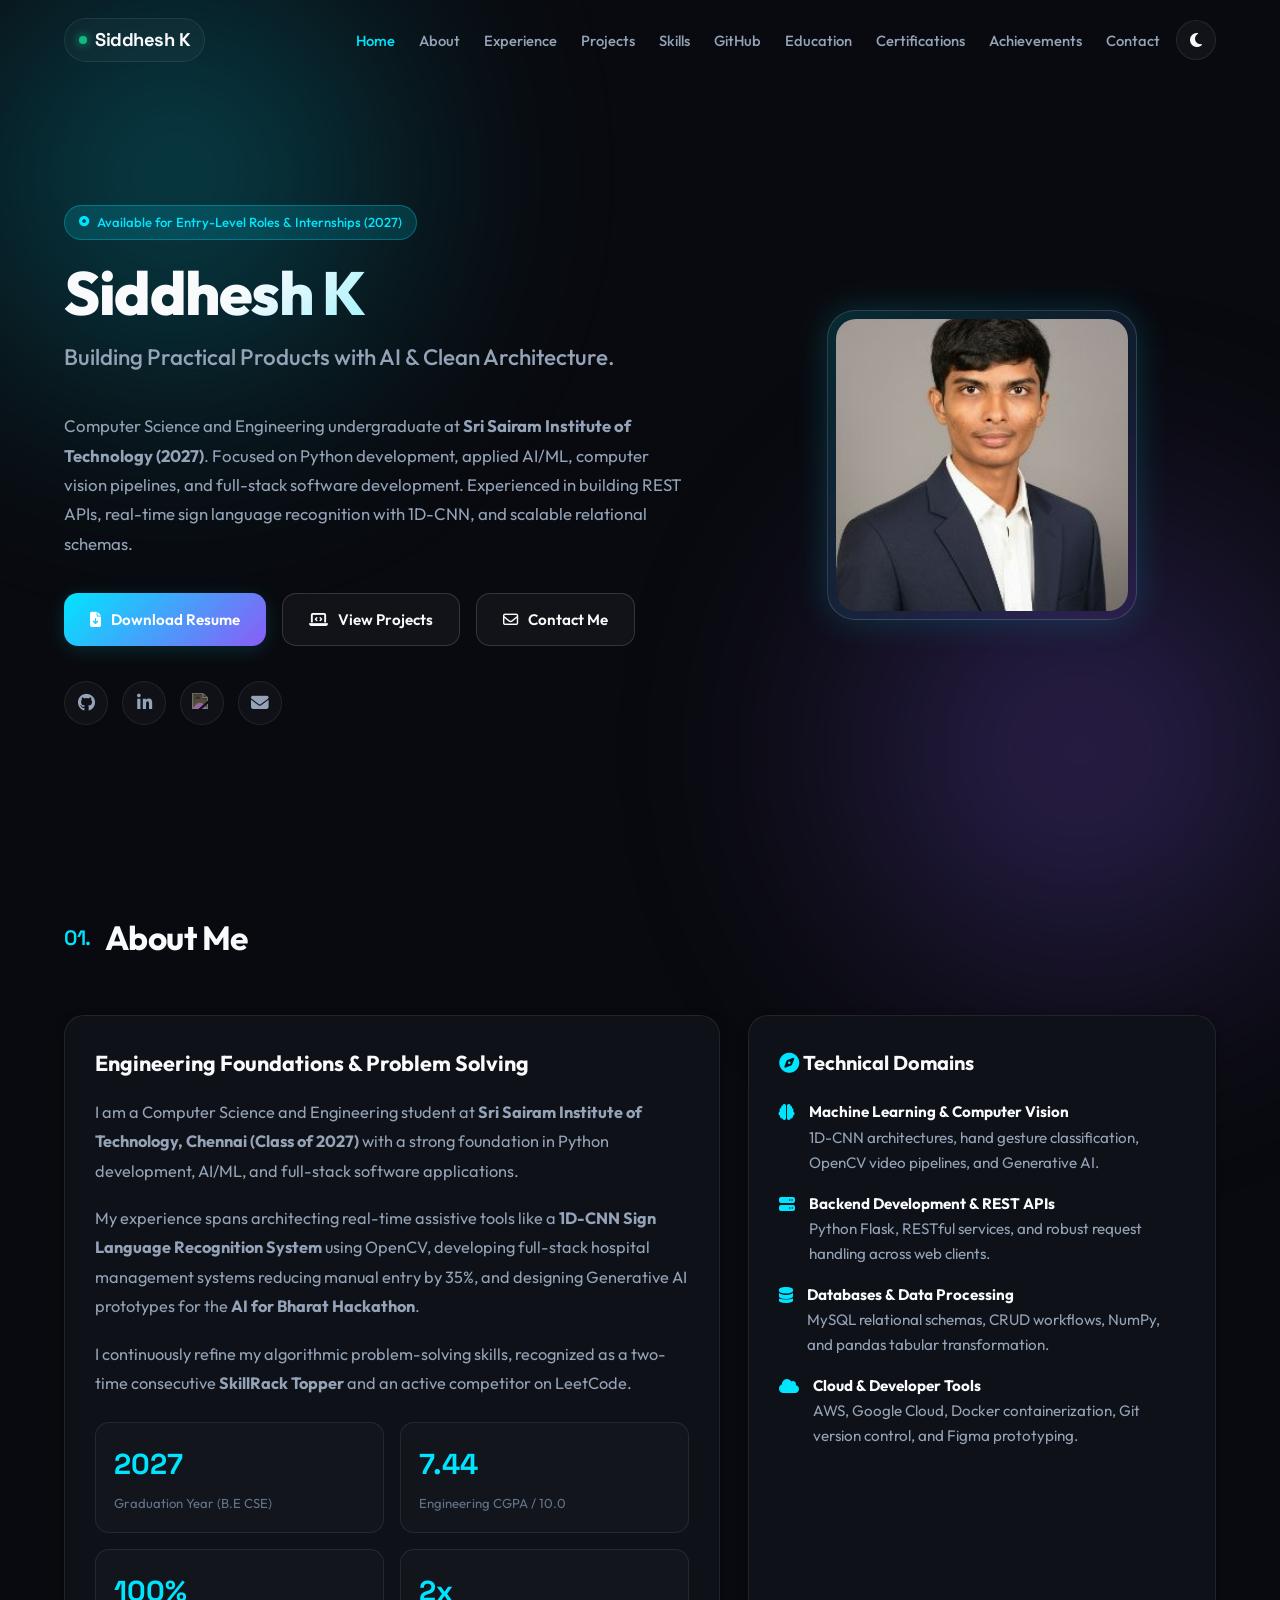
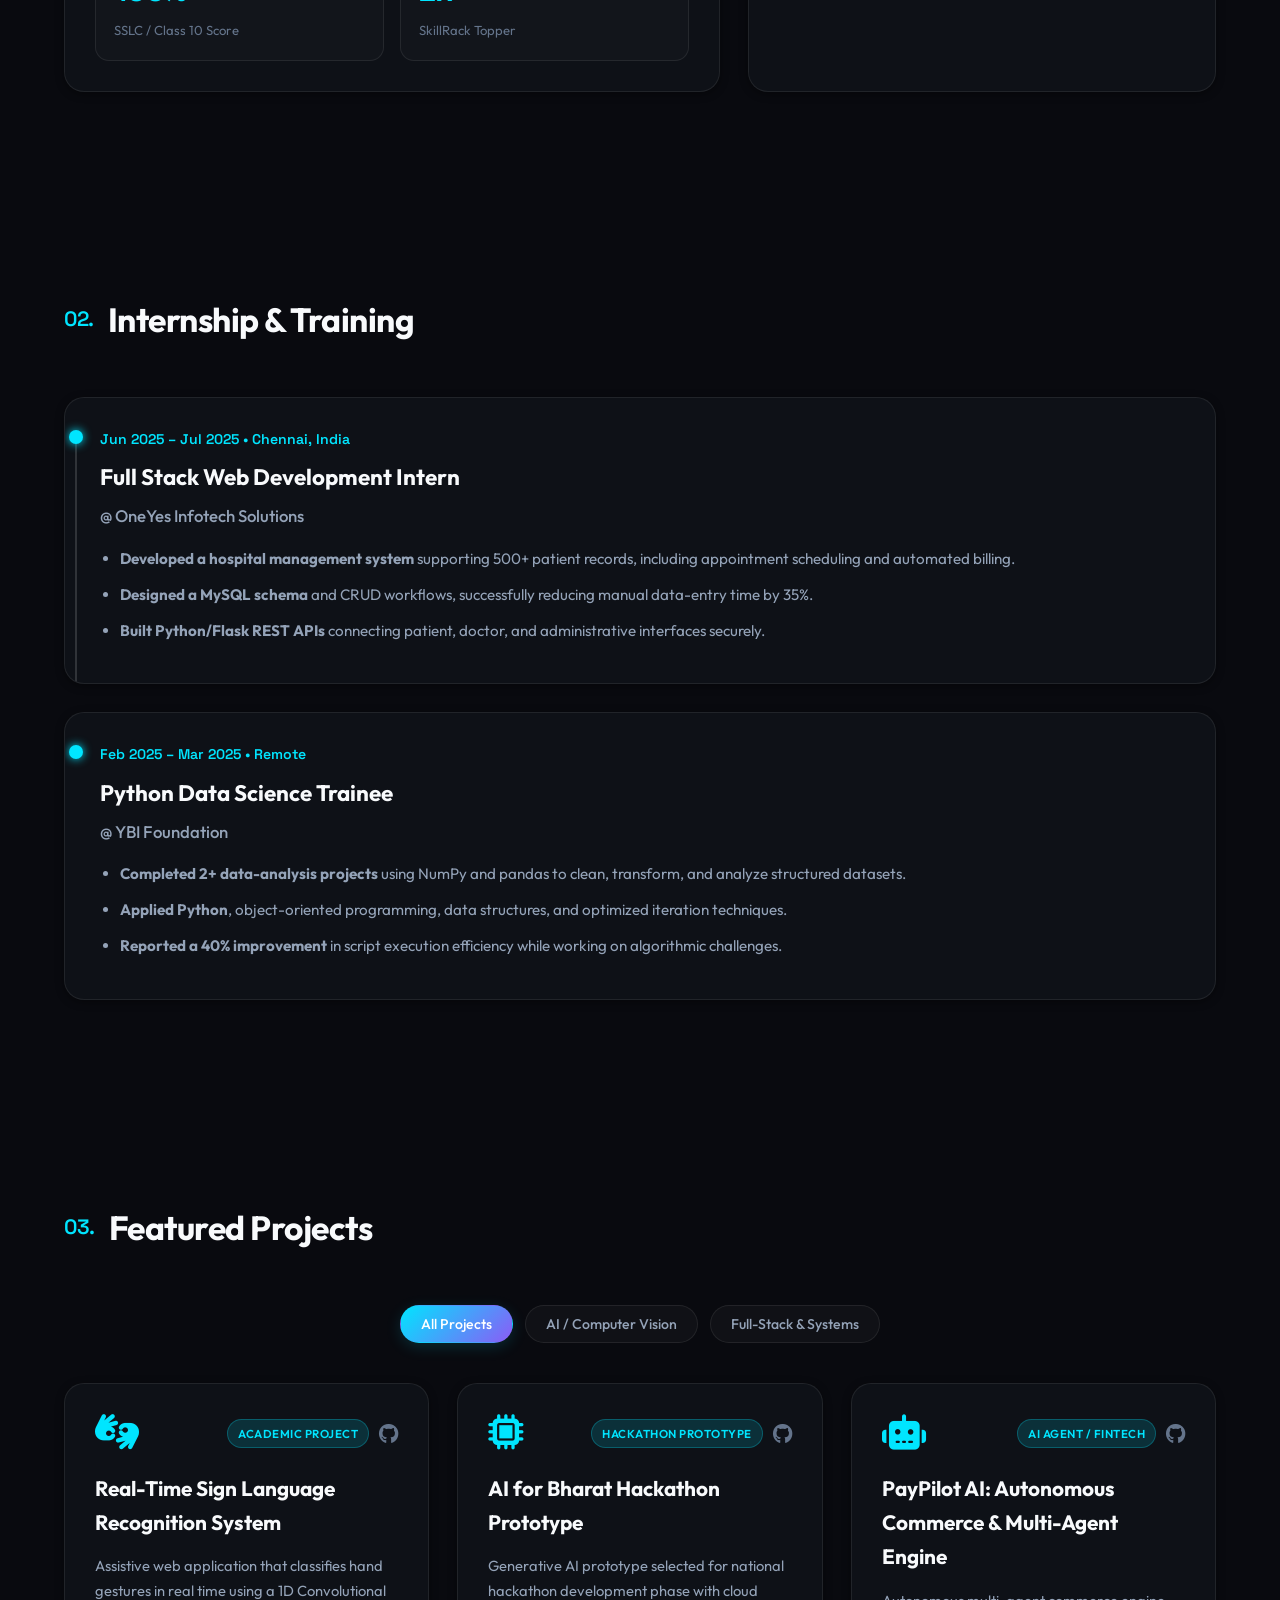
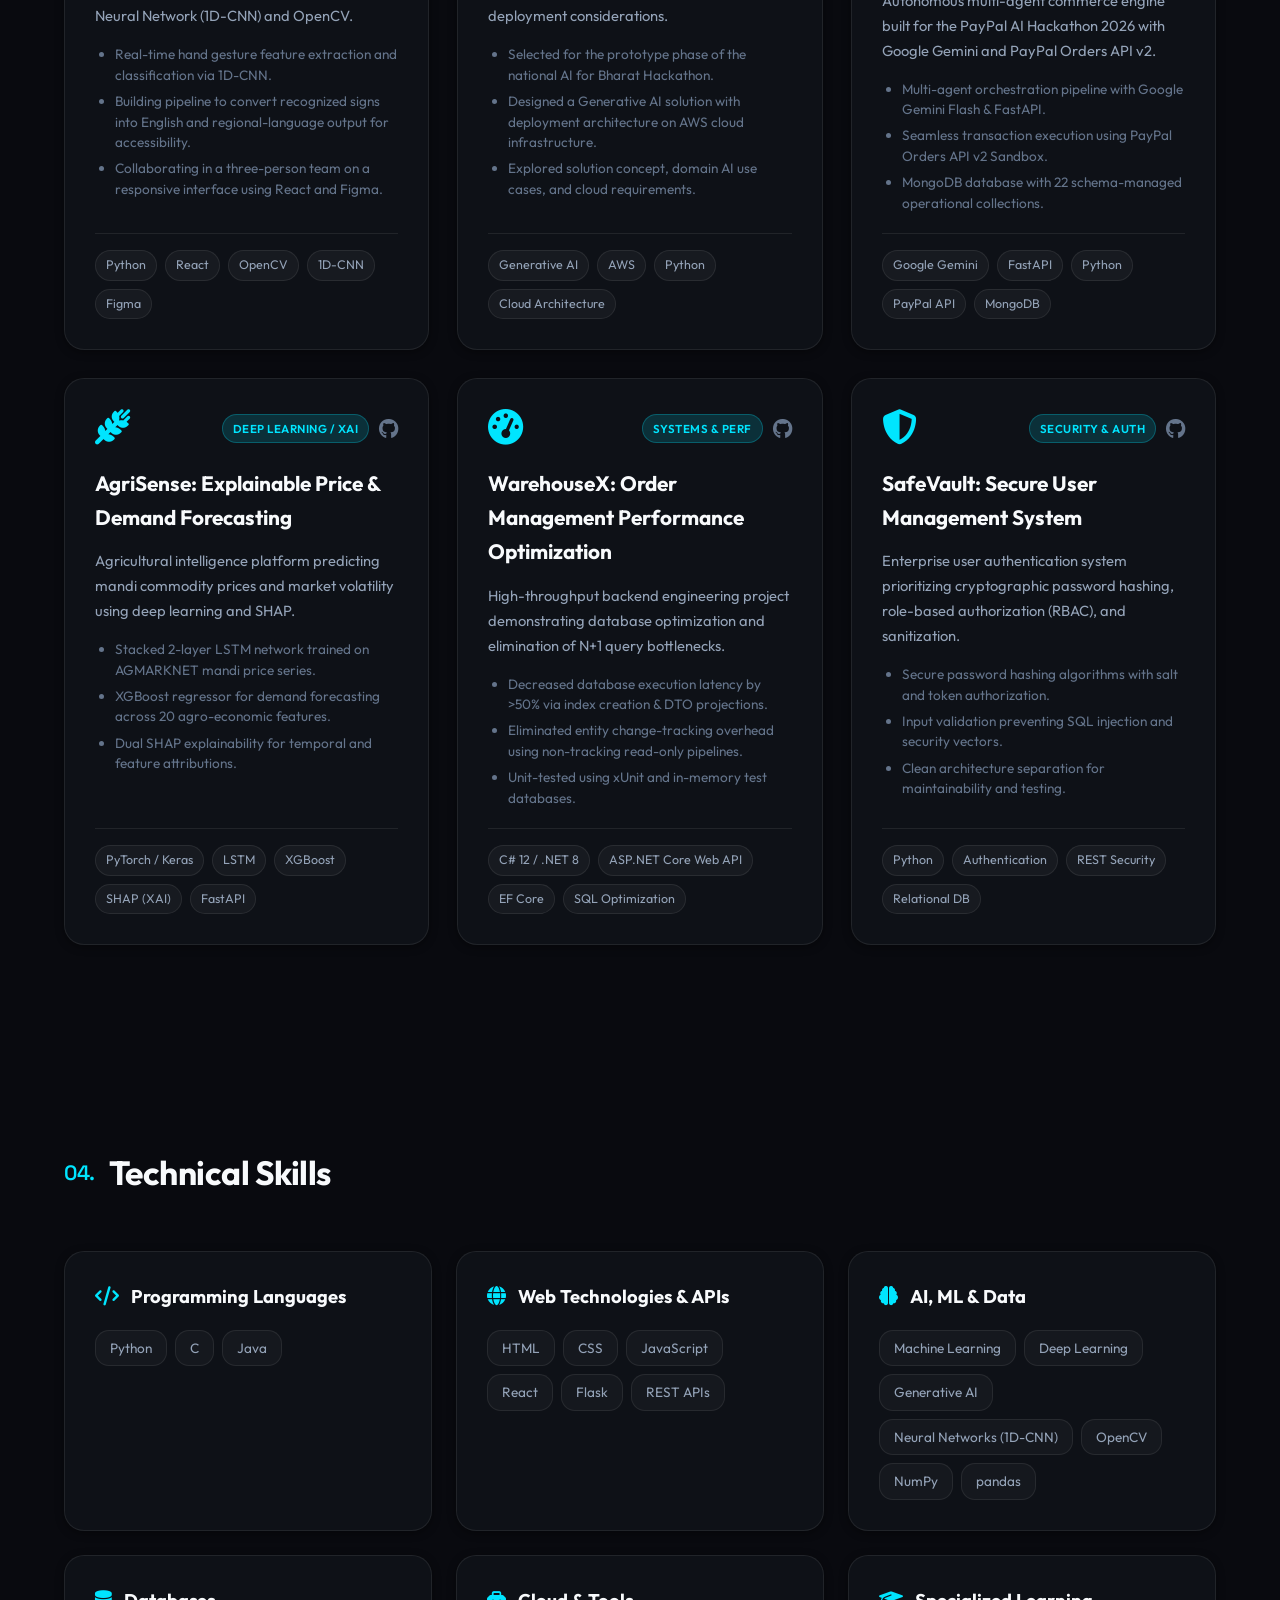
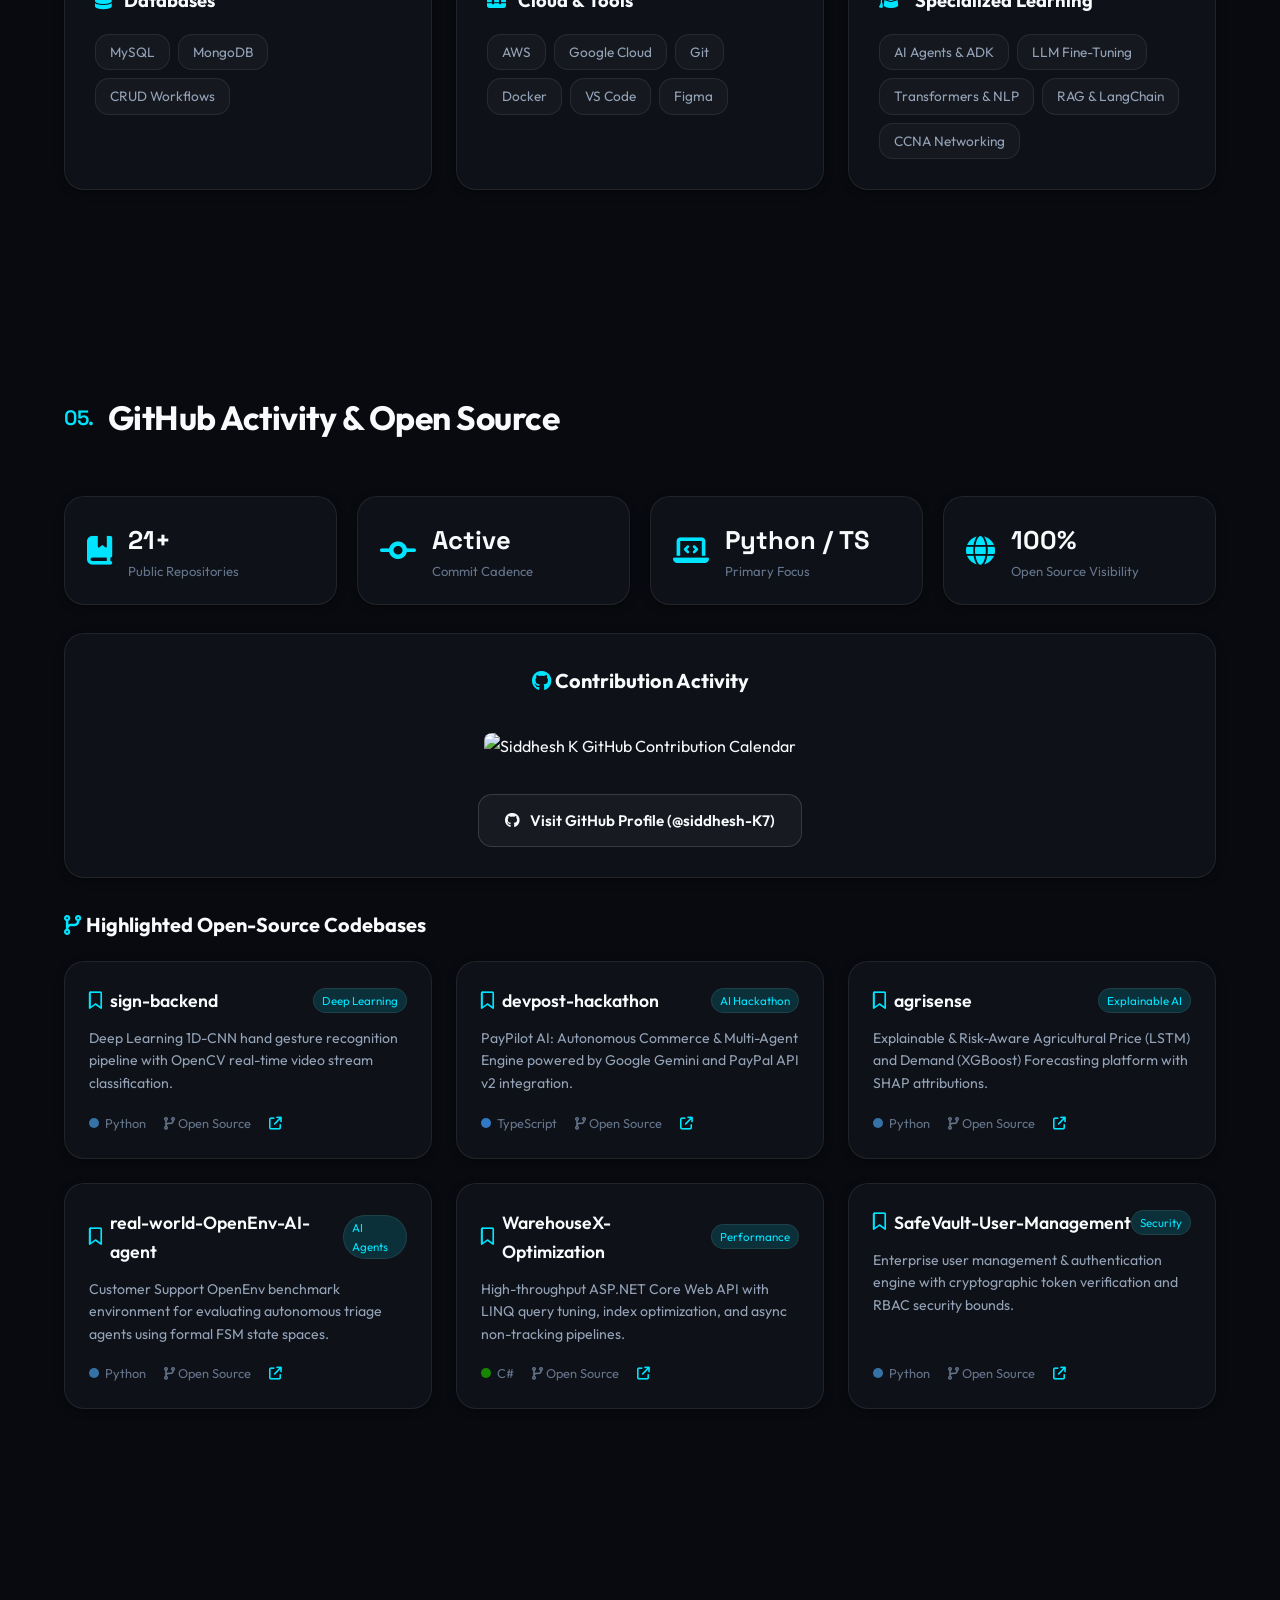
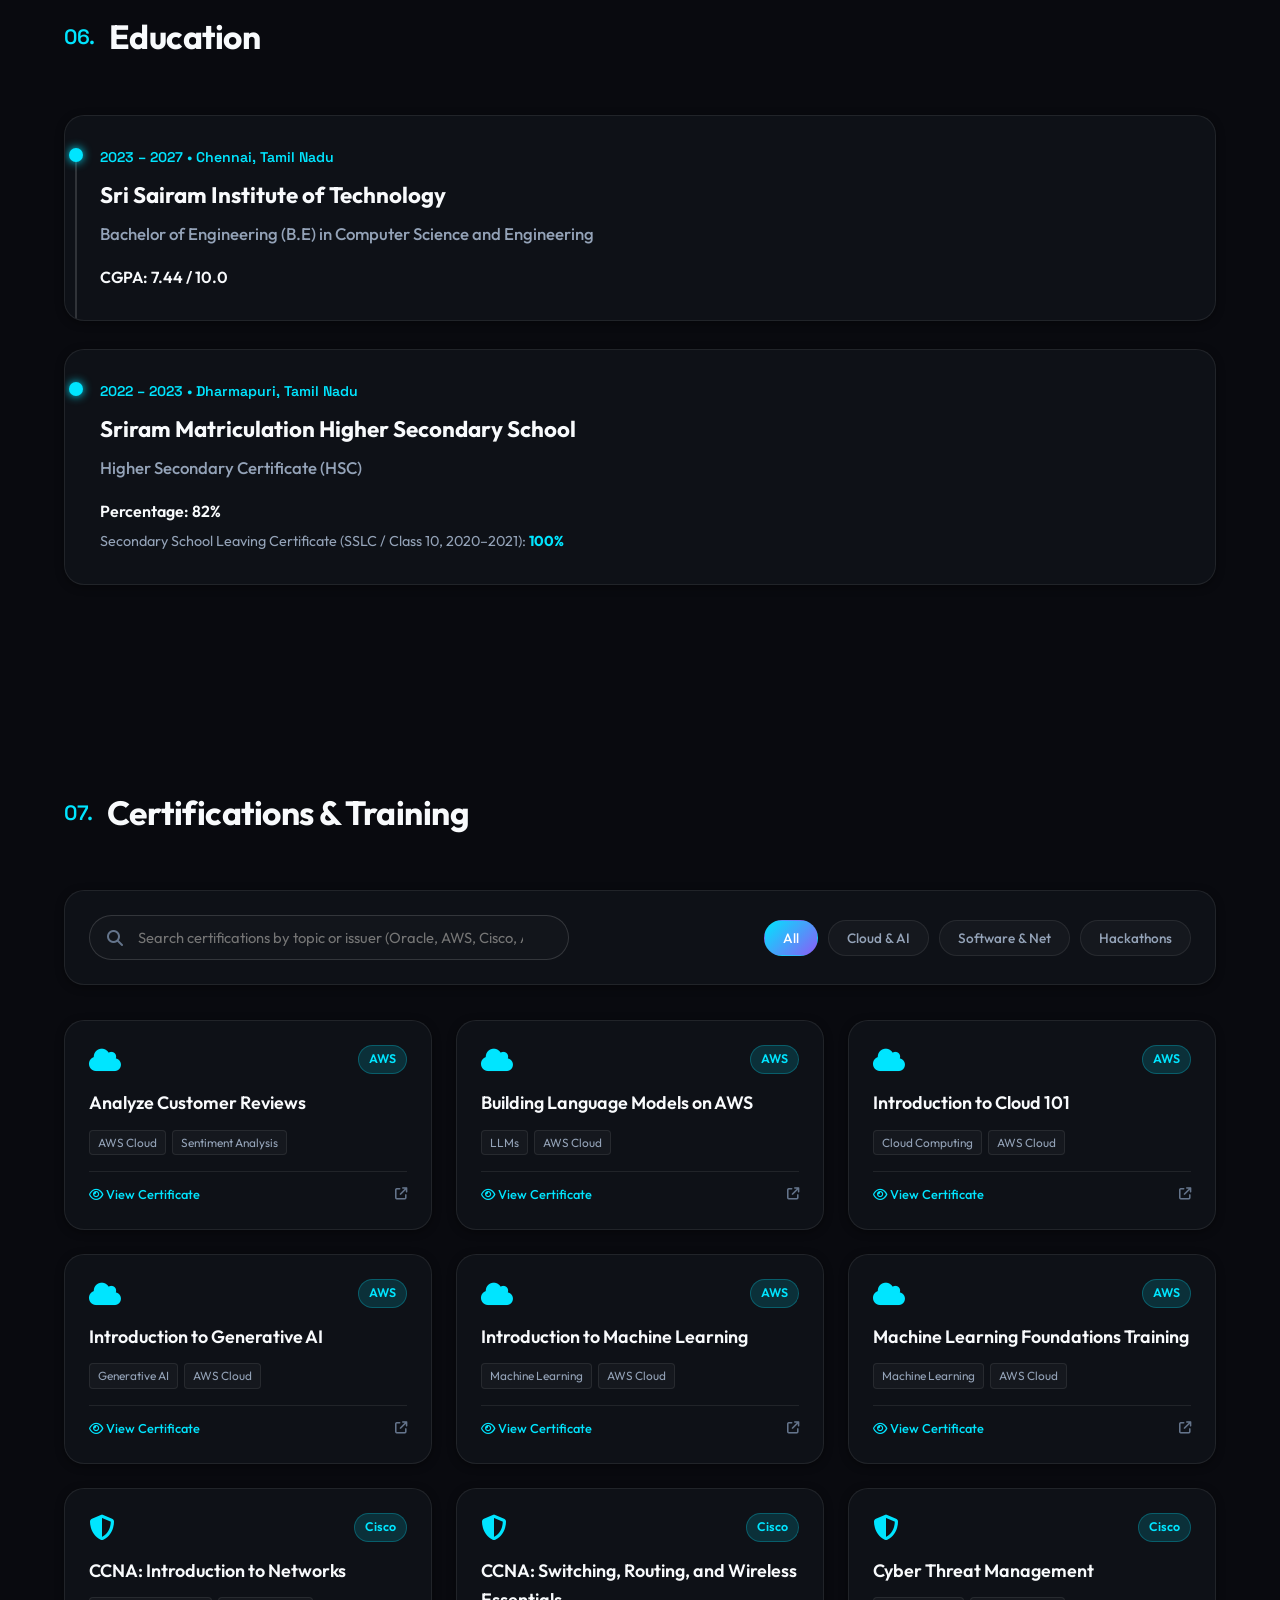
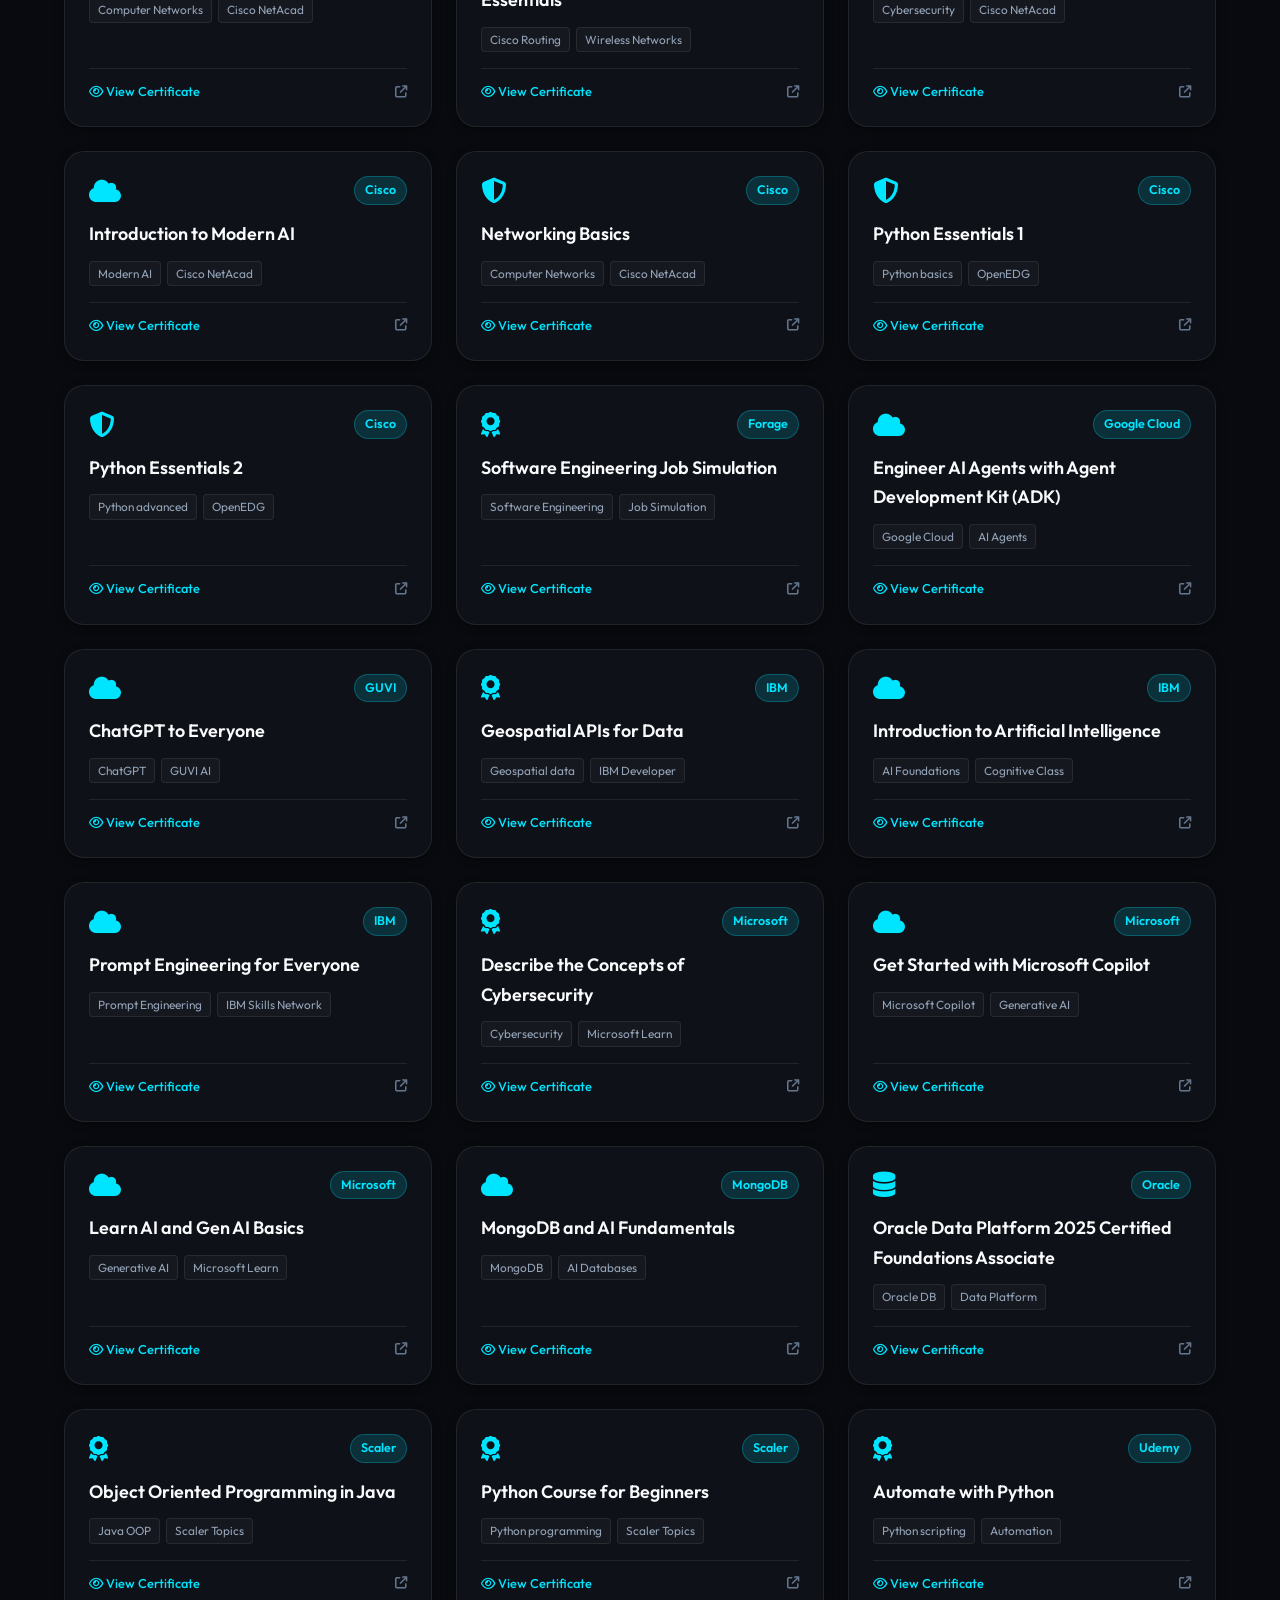
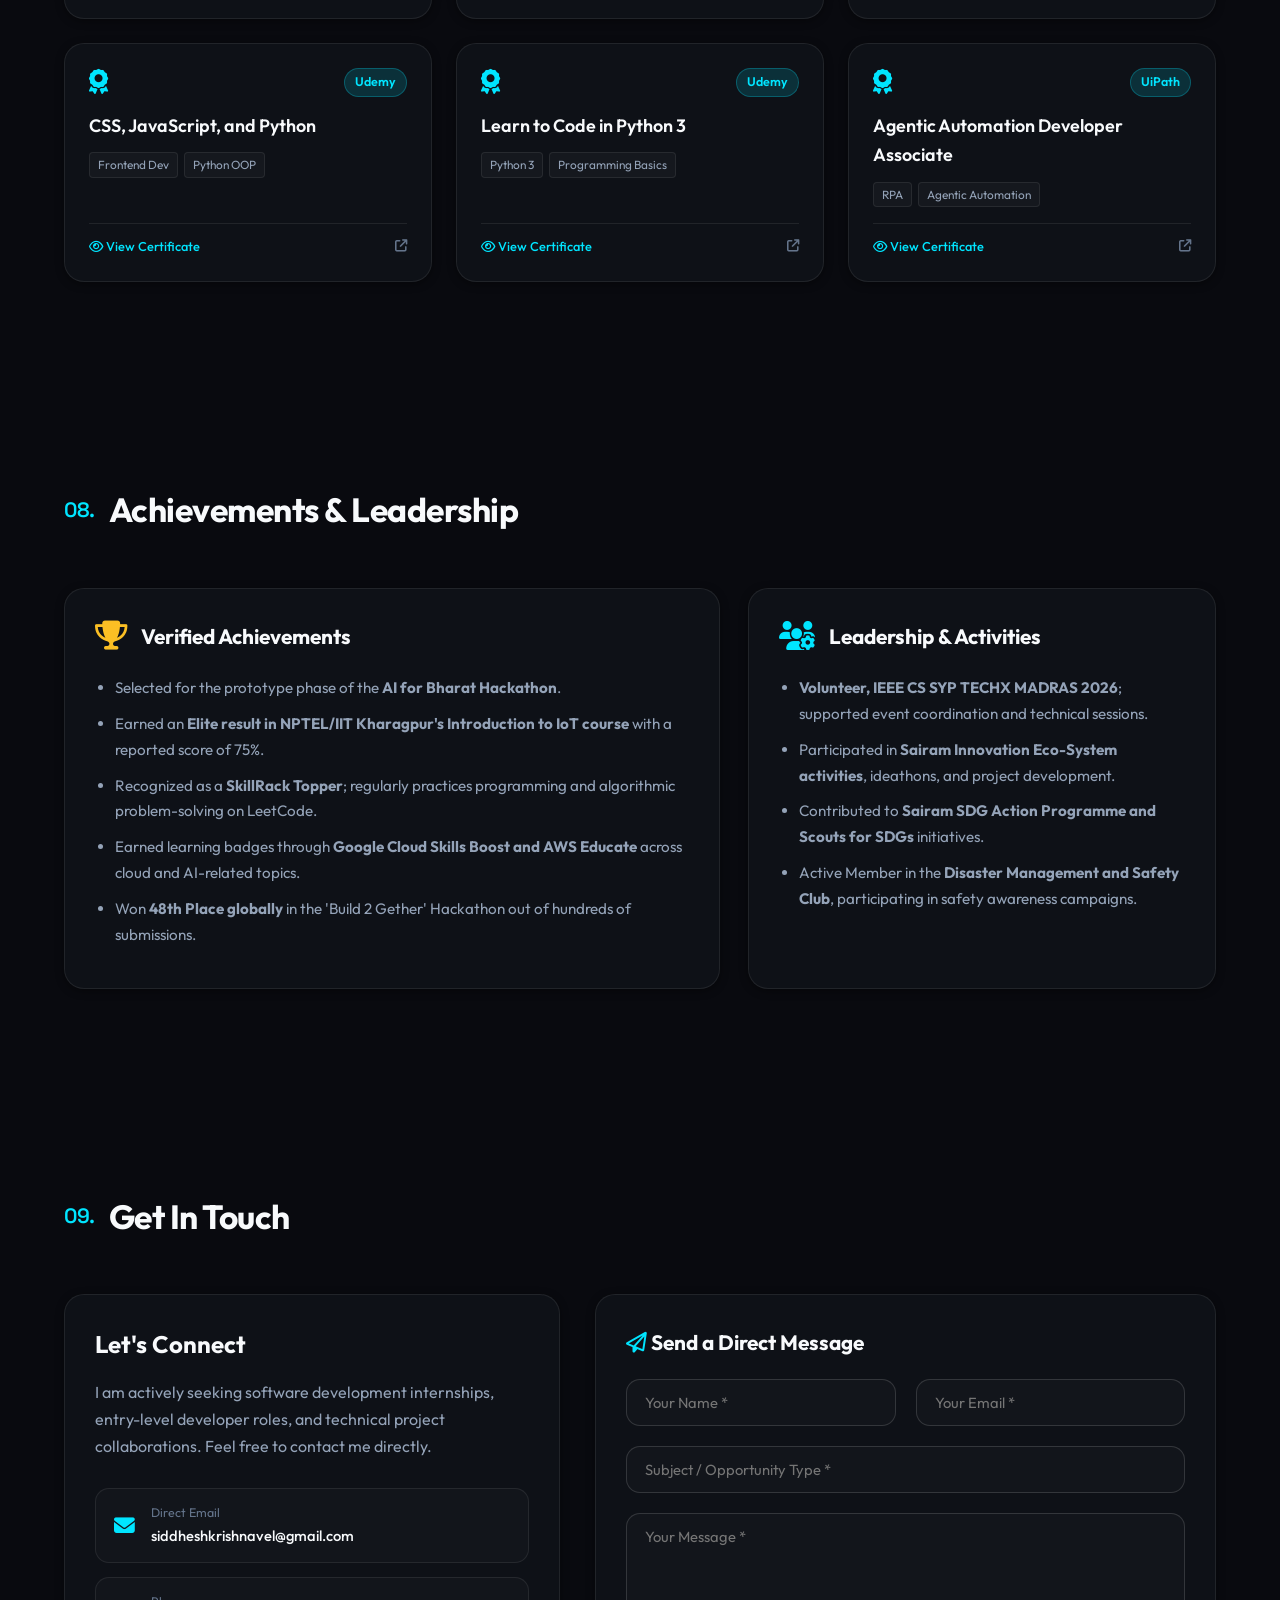
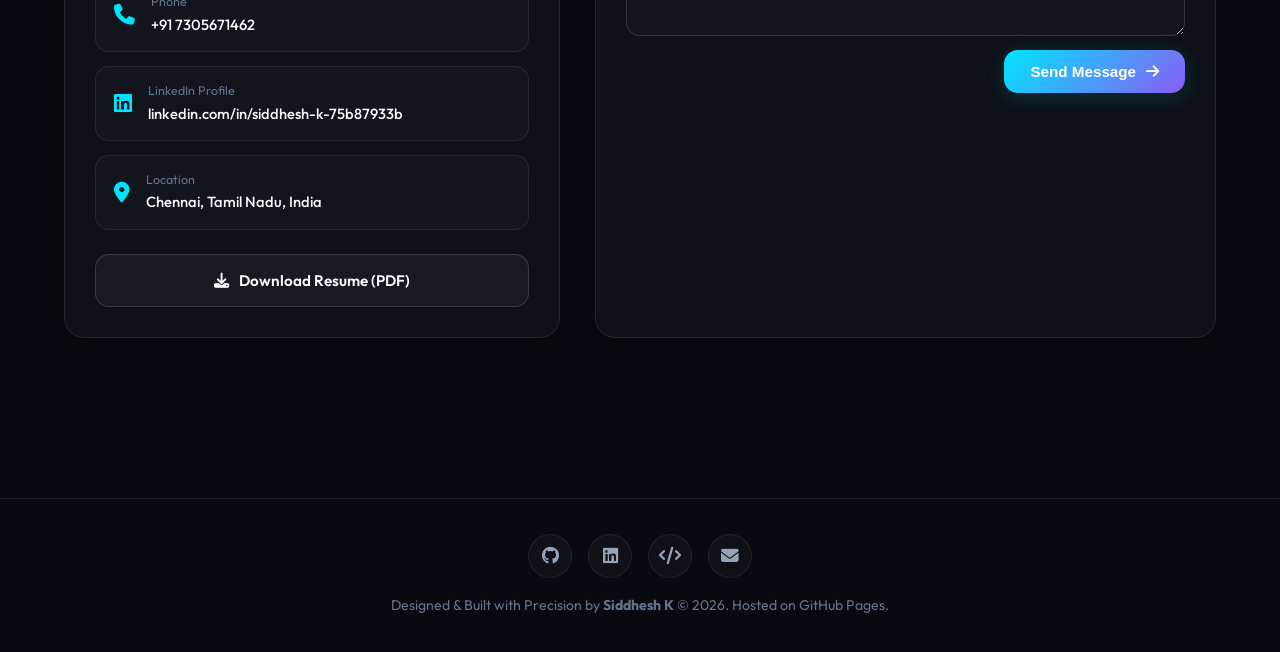
==== index.html @ 1a262149 "feat(ui-ux): apply Bento Box Grid & OLED dark/light system, update resume & filter curated repos" ====
<!DOCTYPE html>
<html lang="en">
<head>
    <meta charset="UTF-8">
    <meta name="viewport" content="width=device-width, initial-scale=1.0">

    <title>Siddhesh K | Software Developer & AI Engineer</title>

    <meta name="description" content="Portfolio of Siddhesh K — Computer Science Engineer (2027) focused on Python development, AI/ML, deep learning, and full-stack software architecture.">
    <meta name="keywords" content="Siddhesh K, Software Developer, AI Engineer, Python, React, Deep Learning, OpenCV, 1D-CNN, Generative AI, Sri Sairam Institute of Technology">
    <meta name="author" content="Siddhesh K">
    <link rel="canonical" href="https://siddhesh-k7.github.io/portfolio-new/">

    <!-- Open Graph / LinkedIn -->
    <meta property="og:type" content="website">
    <meta property="og:url" content="https://siddhesh-k7.github.io/portfolio-new/">
    <meta property="og:title" content="Siddhesh K | Software Developer & AI Engineer">
    <meta property="og:description" content="Computer Science Engineer building intelligent applications with Deep Learning, Computer Vision, and Full-Stack APIs.">
    <meta property="og:image" content="https://siddhesh-k7.github.io/portfolio-new/profile.jpg">

    <!-- Twitter / X -->
    <meta name="twitter:card" content="summary_large_image">
    <meta name="twitter:url" content="https://siddhesh-k7.github.io/portfolio-new/">
    <meta name="twitter:title" content="Siddhesh K | Software Developer & AI Engineer">
    <meta name="twitter:description" content="Computer Science Engineer building intelligent applications with Deep Learning, Computer Vision, and Full-Stack APIs.">
    <meta name="twitter:image" content="https://siddhesh-k7.github.io/portfolio-new/profile.jpg">

    <!-- JSON-LD Structured Data for Technical Recruiter SEO -->
    <script type="application/ld+json">
    {
      "@context": "https://schema.org",
      "@type": "Person",
      "name": "Siddhesh K",
      "url": "https://siddhesh-k7.github.io/portfolio-new/",
      "image": "https://siddhesh-k7.github.io/portfolio-new/profile.jpg",
      "jobTitle": "Software Developer & AI Engineer",
      "telephone": "+91 7305671462",
      "email": "siddheshkrishnavel@gmail.com",
      "address": {
        "@type": "PostalAddress",
        "addressLocality": "Chennai",
        "addressRegion": "Tamil Nadu",
        "addressCountry": "India"
      },
      "alumniOf": {
        "@type": "CollegeOrUniversity",
        "name": "Sri Sairam Institute of Technology"
      },
      "sameAs": [
        "https://github.com/Siddhesh-K7",
        "https://www.linkedin.com/in/siddhesh-k-75b87933b",
        "https://leetcode.com/u/aZbuzQuYMr/"
      ],
      "knowsAbout": [
        "Python",
        "Java",
        "C",
        "React",
        "Flask",
        "Deep Learning",
        "1D-CNN",
        "OpenCV",
        "Generative AI",
        "MySQL",
        "MongoDB",
        "AWS",
        "Google Cloud"
      ]
    }
    </script>

    <!-- Google Fonts -->
    <link rel="preconnect" href="https://fonts.googleapis.com">
    <link rel="preconnect" href="https://fonts.gstatic.com" crossorigin>
    <link href="https://fonts.googleapis.com/css2?family=Outfit:wght@300;400;500;600;700;800&family=Space+Grotesk:wght@400;500;600;700&display=swap" rel="stylesheet">

    <!-- Font Awesome -->
    <link rel="stylesheet" href="https://cdnjs.cloudflare.com/ajax/libs/font-awesome/6.4.0/css/all.min.css">

    <!-- CSS -->
    <link rel="stylesheet" href="style.css">
</head>

<body>

    <!-- Ambient Glowing Background Elements -->
    <div class="blob-bg blob-1"></div>
    <div class="blob-bg blob-2"></div>

    <!-- =========================
         Navbar (Linear / Minimalist Pill)
    ========================== -->
    <nav class="navbar">
        <div class="nav-content">
            <a href="#home" class="logo-badge" title="Siddhesh K — Available for opportunities">
                <span class="status-dot"></span>
                <span>Siddhesh K</span>
            </a>

            <div style="display: flex; align-items: center; gap: 16px;">
                <ul class="nav-links" id="nav-links">
                    <li><a href="#home">Home</a></li>
                    <li><a href="#about">About</a></li>
                    <li><a href="#experience">Experience</a></li>
                    <li><a href="#projects">Projects</a></li>
                    <li><a href="#skills">Skills</a></li>
                    <li><a href="#github">GitHub</a></li>
                    <li><a href="#education">Education</a></li>
                    <li><a href="#certifications">Certifications</a></li>
                    <li><a href="#achievements">Achievements</a></li>
                    <li><a href="#contact">Contact</a></li>
                </ul>

                <!-- Dark / Light Theme Switcher -->
                <button id="theme-toggle" class="theme-toggle-btn" aria-label="Toggle theme" title="Toggle theme">
                    <i class="fa-solid fa-moon"></i>
                </button>

                <!-- Mobile Hamburger Toggle -->
                <button id="mobile-toggle" class="mobile-nav-toggle" aria-label="Toggle navigation menu">
                    <i class="fa-solid fa-bars"></i>
                </button>
            </div>
        </div>
    </nav>

    <!-- =========================
         Main Content Area
    ========================== -->
    <main>

        <!-- =========================
             Hero Section
        ========================== -->
        <section id="home" class="hero fade-in">
            <div class="hero-content">
                <div class="status-pill">
                    <i class="fa-solid fa-circle-dot" style="font-size: 0.65rem;"></i>
                    <span>Available for Entry-Level Roles & Internships (2027)</span>
                </div>

                <h1 class="name">
                    Siddhesh K
                </h1>

                <h2 class="title">
                    Building Practical Products with AI & Clean Architecture.
                </h2>

                <p class="summary">
                    Computer Science and Engineering undergraduate at <strong>Sri Sairam Institute of Technology (2027)</strong>. 
                    Focused on Python development, applied AI/ML, computer vision pipelines, and full-stack software development. 
                    Experienced in building REST APIs, real-time sign language recognition with 1D-CNN, and scalable relational schemas.
                </p>

                <!-- Call to Actions -->
                <div class="cta-group">
                    <a href="assets/Siddhesh_K_Resume.pdf" download="Siddhesh_K_Resume.pdf" class="btn btn-primary">
                        <i class="fa-solid fa-file-arrow-down"></i> Download Resume
                    </a>

                    <a href="#projects" class="btn btn-secondary">
                        <i class="fa-solid fa-laptop-code"></i> View Projects
                    </a>

                    <a href="#contact" class="btn btn-secondary">
                        <i class="fa-regular fa-envelope"></i> Contact Me
                    </a>
                </div>

                <!-- Verified Profiles & Social Links -->
                <div class="social-links">
                    <a href="https://github.com/Siddhesh-K7" target="_blank" rel="noopener noreferrer" class="social-icon" title="GitHub Profile">
                        <i class="fab fa-github"></i>
                    </a>

                    <a href="https://www.linkedin.com/in/siddhesh-k-75b87933b" target="_blank" rel="noopener noreferrer" class="social-icon" title="LinkedIn Profile">
                        <i class="fab fa-linkedin-in"></i>
                    </a>

                    <a href="https://leetcode.com/u/aZbuzQuYMr/" target="_blank" rel="noopener noreferrer" class="social-icon leetcode-icon" title="LeetCode Profile">
                        <img src="https://cdn.jsdelivr.net/gh/simple-icons/simple-icons/icons/leetcode.svg" alt="LeetCode">
                    </a>

                    <a href="mailto:siddheshkrishnavel@gmail.com" class="social-icon" title="Send Direct Email">
                        <i class="fas fa-envelope"></i>
                    </a>
                </div>
            </div>

            <!-- Hero Visual (Interactive Avatar) -->
            <div class="hero-visual">
                <div class="avatar-container">
                    <img src="profile.jpg" alt="Siddhesh K" class="avatar-img" loading="eager">
                </div>
            </div>
        </section>

        <!-- =========================
             About Me Section
        ========================== -->
        <section id="about" class="section fade-in">
            <div class="section-header">
                <h2>
                    <span class="highlight">01.</span>
                    About Me
                </h2>
            </div>

            <div class="about-grid">
                <div class="glass-card about-text">
                    <h3 style="font-size: 1.35rem; margin-bottom: 16px; color: var(--text-primary); font-weight: 700;">
                        Engineering Foundations & Problem Solving
                    </h3>
                    <p>
                        I am a Computer Science and Engineering student at <strong>Sri Sairam Institute of Technology, Chennai (Class of 2027)</strong> with a strong foundation in Python development, AI/ML, and full-stack software applications.
                    </p>
                    <p>
                        My experience spans architecting real-time assistive tools like a <strong>1D-CNN Sign Language Recognition System</strong> using OpenCV, developing full-stack hospital management systems reducing manual entry by 35%, and designing Generative AI prototypes for the <strong>AI for Bharat Hackathon</strong>.
                    </p>
                    <p>
                        I continuously refine my algorithmic problem-solving skills, recognized as a two-time consecutive <strong>SkillRack Topper</strong> and an active competitor on LeetCode.
                    </p>

                    <div class="about-highlights">
                        <div class="about-stat">
                            <span class="stat-num">2027</span>
                            <span class="stat-label">Graduation Year (B.E CSE)</span>
                        </div>
                        <div class="about-stat">
                            <span class="stat-num">7.44</span>
                            <span class="stat-label">Engineering CGPA / 10.0</span>
                        </div>
                        <div class="about-stat">
                            <span class="stat-num">100%</span>
                            <span class="stat-label">SSLC / Class 10 Score</span>
                        </div>
                        <div class="about-stat">
                            <span class="stat-num">2x</span>
                            <span class="stat-label">SkillRack Topper</span>
                        </div>
                    </div>
                </div>

                <div class="glass-card about-focus-card">
                    <h3 style="font-size: 1.25rem; margin-bottom: 20px; font-weight: 700;">
                        <i class="fa-solid fa-compass" style="color: var(--accent-primary);"></i> Technical Domains
                    </h3>
                    <ul class="focus-list">
                        <li>
                            <i class="fa-solid fa-brain"></i>
                            <div>
                                <strong style="color: var(--text-primary); display: block;">Machine Learning & Computer Vision</strong>
                                1D-CNN architectures, hand gesture classification, OpenCV video pipelines, and Generative AI.
                            </div>
                        </li>
                        <li>
                            <i class="fa-solid fa-server"></i>
                            <div>
                                <strong style="color: var(--text-primary); display: block;">Backend Development & REST APIs</strong>
                                Python Flask, RESTful services, and robust request handling across web clients.
                            </div>
                        </li>
                        <li>
                            <i class="fa-solid fa-database"></i>
                            <div>
                                <strong style="color: var(--text-primary); display: block;">Databases & Data Processing</strong>
                                MySQL relational schemas, CRUD workflows, NumPy, and pandas tabular transformation.
                            </div>
                        </li>
                        <li>
                            <i class="fa-solid fa-cloud"></i>
                            <div>
                                <strong style="color: var(--text-primary); display: block;">Cloud & Developer Tools</strong>
                                AWS, Google Cloud, Docker containerization, Git version control, and Figma prototyping.
                            </div>
                        </li>
                    </ul>
                </div>
            </div>
        </section>

        <!-- =========================
             Experience / Internship
        ========================== -->
        <section id="experience" class="section fade-in">
            <div class="section-header">
                <h2>
                    <span class="highlight">02.</span>
                    Internship & Training
                </h2>
            </div>

            <div class="timeline">
                <!-- Internship 1 -->
                <div class="timeline-item glass-card">
                    <div class="timeline-date">
                        Jun 2025 – Jul 2025 • Chennai, India
                    </div>
                    <div class="timeline-content">
                        <h3>Full Stack Web Development Intern</h3>
                        <h4>@ OneYes Infotech Solutions</h4>
                        <ul class="experience-list">
                            <li>
                                <strong>Developed a hospital management system</strong> supporting 500+ patient records, including appointment scheduling and automated billing.
                            </li>
                            <li>
                                <strong>Designed a MySQL schema</strong> and CRUD workflows, successfully reducing manual data-entry time by 35%.
                            </li>
                            <li>
                                <strong>Built Python/Flask REST APIs</strong> connecting patient, doctor, and administrative interfaces securely.
                            </li>
                        </ul>
                    </div>
                </div>

                <!-- Internship 2 -->
                <div class="timeline-item glass-card">
                    <div class="timeline-date">
                        Feb 2025 – Mar 2025 • Remote
                    </div>
                    <div class="timeline-content">
                        <h3>Python Data Science Trainee</h3>
                        <h4>@ YBI Foundation</h4>
                        <ul class="experience-list">
                            <li>
                                <strong>Completed 2+ data-analysis projects</strong> using NumPy and pandas to clean, transform, and analyze structured datasets.
                            </li>
                            <li>
                                <strong>Applied Python</strong>, object-oriented programming, data structures, and optimized iteration techniques.
                            </li>
                            <li>
                                <strong>Reported a 40% improvement</strong> in script execution efficiency while working on algorithmic challenges.
                            </li>
                        </ul>
                    </div>
                </div>
            </div>
        </section>

        <!-- =========================
             Featured Projects (Bento Box Grid)
        ========================== -->
        <section id="projects" class="section fade-in">
            <div class="section-header">
                <h2>
                    <span class="highlight">03.</span>
                    Featured Projects
                </h2>
            </div>

            <!-- Filter Bar -->
            <div class="projects-filter-bar">
                <button class="project-filter-btn active" data-proj-filter="all">All Projects</button>
                <button class="project-filter-btn" data-proj-filter="ai">AI / Computer Vision</button>
                <button class="project-filter-btn" data-proj-filter="fullstack">Full-Stack & Systems</button>
            </div>

            <div class="projects-grid" id="projects-grid">

                <!-- Project 1: Real-Time Sign Language Recognition System -->
                <div class="glass-card project-card" data-category="ai">
                    <div>
                        <div class="project-card-top">
                            <div class="project-folder">
                                <i class="fa-solid fa-hands-asl-interpreting"></i>
                            </div>
                            <div style="display: flex; align-items: center; gap: 10px;">
                                <span class="project-badge-tag">Academic Project</span>
                                <div class="project-card-links">
                                    <a href="https://github.com/siddhesh-K7/sign-backend" target="_blank" rel="noopener noreferrer" title="GitHub Repository">
                                        <i class="fab fa-github"></i>
                                    </a>
                                </div>
                            </div>
                        </div>

                        <div class="project-content">
                            <h3>Real-Time Sign Language Recognition System</h3>
                            <p class="project-description">
                                Assistive web application that classifies hand gestures in real time using a 1D Convolutional Neural Network (1D-CNN) and OpenCV.
                            </p>
                            <ul class="project-features-list">
                                <li>Real-time hand gesture feature extraction and classification via 1D-CNN.</li>
                                <li>Building pipeline to convert recognized signs into English and regional-language output for accessibility.</li>
                                <li>Collaborating in a three-person team on a responsive interface using React and Figma.</li>
                            </ul>
                        </div>
                    </div>

                    <ul class="project-tech">
                        <li>Python</li>
                        <li>React</li>
                        <li>OpenCV</li>
                        <li>1D-CNN</li>
                        <li>Figma</li>
                    </ul>
                </div>

                <!-- Project 2: AI for Bharat Hackathon Prototype -->
                <div class="glass-card project-card" data-category="ai fullstack">
                    <div>
                        <div class="project-card-top">
                            <div class="project-folder">
                                <i class="fa-solid fa-microchip"></i>
                            </div>
                            <div style="display: flex; align-items: center; gap: 10px;">
                                <span class="project-badge-tag">Hackathon Prototype</span>
                                <div class="project-card-links">
                                    <a href="https://github.com/Siddhesh-K7" target="_blank" rel="noopener noreferrer" title="GitHub Repository">
                                        <i class="fab fa-github"></i>
                                    </a>
                                </div>
                            </div>
                        </div>

                        <div class="project-content">
                            <h3>AI for Bharat Hackathon Prototype</h3>
                            <p class="project-description">
                                Generative AI prototype selected for national hackathon development phase with cloud deployment considerations.
                            </p>
                            <ul class="project-features-list">
                                <li>Selected for the prototype phase of the national AI for Bharat Hackathon.</li>
                                <li>Designed a Generative AI solution with deployment architecture on AWS cloud infrastructure.</li>
                                <li>Explored solution concept, domain AI use cases, and cloud requirements.</li>
                            </ul>
                        </div>
                    </div>

                    <ul class="project-tech">
                        <li>Generative AI</li>
                        <li>AWS</li>
                        <li>Python</li>
                        <li>Cloud Architecture</li>
                    </ul>
                </div>

                <!-- Project 3: PayPilot AI (Multi-Agent Engine) -->
                <div class="glass-card project-card" data-category="ai fullstack">
                    <div>
                        <div class="project-card-top">
                            <div class="project-folder">
                                <i class="fa-solid fa-robot"></i>
                            </div>
                            <div style="display: flex; align-items: center; gap: 10px;">
                                <span class="project-badge-tag">AI Agent / FinTech</span>
                                <div class="project-card-links">
                                    <a href="https://github.com/siddhesh-K7/devpost-hackathon" target="_blank" rel="noopener noreferrer" title="GitHub Repository">
                                        <i class="fab fa-github"></i>
                                    </a>
                                </div>
                            </div>
                        </div>

                        <div class="project-content">
                            <h3>PayPilot AI: Autonomous Commerce & Multi-Agent Engine</h3>
                            <p class="project-description">
                                Autonomous multi-agent commerce engine built for the PayPal AI Hackathon 2026 with Google Gemini and PayPal Orders API v2.
                            </p>
                            <ul class="project-features-list">
                                <li>Multi-agent orchestration pipeline with Google Gemini Flash & FastAPI.</li>
                                <li>Seamless transaction execution using PayPal Orders API v2 Sandbox.</li>
                                <li>MongoDB database with 22 schema-managed operational collections.</li>
                            </ul>
                        </div>
                    </div>

                    <ul class="project-tech">
                        <li>Google Gemini</li>
                        <li>FastAPI</li>
                        <li>Python</li>
                        <li>PayPal API</li>
                        <li>MongoDB</li>
                    </ul>
                </div>

                <!-- Project 4: AgriSense (Forecasting & Explainable AI) -->
                <div class="glass-card project-card" data-category="ai">
                    <div>
                        <div class="project-card-top">
                            <div class="project-folder">
                                <i class="fa-solid fa-wheat-awn"></i>
                            </div>
                            <div style="display: flex; align-items: center; gap: 10px;">
                                <span class="project-badge-tag">Deep Learning / XAI</span>
                                <div class="project-card-links">
                                    <a href="https://github.com/siddhesh-K7/agrisense" target="_blank" rel="noopener noreferrer" title="GitHub Repository">
                                        <i class="fab fa-github"></i>
                                    </a>
                                </div>
                            </div>
                        </div>

                        <div class="project-content">
                            <h3>AgriSense: Explainable Price & Demand Forecasting</h3>
                            <p class="project-description">
                                Agricultural intelligence platform predicting mandi commodity prices and market volatility using deep learning and SHAP.
                            </p>
                            <ul class="project-features-list">
                                <li>Stacked 2-layer LSTM network trained on AGMARKNET mandi price series.</li>
                                <li>XGBoost regressor for demand forecasting across 20 agro-economic features.</li>
                                <li>Dual SHAP explainability for temporal and feature attributions.</li>
                            </ul>
                        </div>
                    </div>

                    <ul class="project-tech">
                        <li>PyTorch / Keras</li>
                        <li>LSTM</li>
                        <li>XGBoost</li>
                        <li>SHAP (XAI)</li>
                        <li>FastAPI</li>
                    </ul>
                </div>

                <!-- Project 5: WarehouseX Performance Optimization -->
                <div class="glass-card project-card" data-category="fullstack">
                    <div>
                        <div class="project-card-top">
                            <div class="project-folder">
                                <i class="fa-solid fa-gauge-high"></i>
                            </div>
                            <div style="display: flex; align-items: center; gap: 10px;">
                                <span class="project-badge-tag">Systems & Perf</span>
                                <div class="project-card-links">
                                    <a href="https://github.com/siddhesh-K7/WarehouseX-Order-Management-Performance-Optimization-System" target="_blank" rel="noopener noreferrer" title="GitHub Repository">
                                        <i class="fab fa-github"></i>
                                    </a>
                                </div>
                            </div>
                        </div>

                        <div class="project-content">
                            <h3>WarehouseX: Order Management Performance Optimization</h3>
                            <p class="project-description">
                                High-throughput backend engineering project demonstrating database optimization and elimination of N+1 query bottlenecks.
                            </p>
                            <ul class="project-features-list">
                                <li>Decreased database execution latency by &gt;50% via index creation & DTO projections.</li>
                                <li>Eliminated entity change-tracking overhead using non-tracking read-only pipelines.</li>
                                <li>Unit-tested using xUnit and in-memory test databases.</li>
                            </ul>
                        </div>
                    </div>

                    <ul class="project-tech">
                        <li>C# 12 / .NET 8</li>
                        <li>ASP.NET Core Web API</li>
                        <li>EF Core</li>
                        <li>SQL Optimization</li>
                    </ul>
                </div>

                <!-- Project 6: SafeVault User Management -->
                <div class="glass-card project-card" data-category="fullstack">
                    <div>
                        <div class="project-card-top">
                            <div class="project-folder">
                                <i class="fa-solid fa-shield-halved"></i>
                            </div>
                            <div style="display: flex; align-items: center; gap: 10px;">
                                <span class="project-badge-tag">Security & Auth</span>
                                <div class="project-card-links">
                                    <a href="https://github.com/siddhesh-K7/SafeVault-Secure-User-Management-System" target="_blank" rel="noopener noreferrer" title="GitHub Repository">
                                        <i class="fab fa-github"></i>
                                    </a>
                                </div>
                            </div>
                        </div>

                        <div class="project-content">
                            <h3>SafeVault: Secure User Management System</h3>
                            <p class="project-description">
                                Enterprise user authentication system prioritizing cryptographic password hashing, role-based authorization (RBAC), and sanitization.
                            </p>
                            <ul class="project-features-list">
                                <li>Secure password hashing algorithms with salt and token authorization.</li>
                                <li>Input validation preventing SQL injection and security vectors.</li>
                                <li>Clean architecture separation for maintainability and testing.</li>
                            </ul>
                        </div>
                    </div>

                    <ul class="project-tech">
                        <li>Python</li>
                        <li>Authentication</li>
                        <li>REST Security</li>
                        <li>Relational DB</li>
                    </ul>
                </div>

            </div>
        </section>

        <!-- =========================
             Technical Skills (Direct Resume Alignment)
        ========================== -->
        <section id="skills" class="section fade-in">
            <div class="section-header">
                <h2>
                    <span class="highlight">04.</span>
                    Technical Skills
                </h2>
            </div>

            <div class="skills-grid">
                <!-- Programming Languages -->
                <div class="skill-category glass-card">
                    <h4>
                        <i class="fa-solid fa-code"></i>
                        Programming Languages
                    </h4>
                    <div class="skill-tags">
                        <span class="skill-tag">Python</span>
                        <span class="skill-tag">C</span>
                        <span class="skill-tag">Java</span>
                    </div>
                </div>

                <!-- Web Technologies & APIs -->
                <div class="skill-category glass-card">
                    <h4>
                        <i class="fa-solid fa-globe"></i>
                        Web Technologies & APIs
                    </h4>
                    <div class="skill-tags">
                        <span class="skill-tag">HTML</span>
                        <span class="skill-tag">CSS</span>
                        <span class="skill-tag">JavaScript</span>
                        <span class="skill-tag">React</span>
                        <span class="skill-tag">Flask</span>
                        <span class="skill-tag">REST APIs</span>
                    </div>
                </div>

                <!-- AI, ML & Data -->
                <div class="skill-category glass-card">
                    <h4>
                        <i class="fa-solid fa-brain"></i>
                        AI, ML & Data
                    </h4>
                    <div class="skill-tags">
                        <span class="skill-tag">Machine Learning</span>
                        <span class="skill-tag">Deep Learning</span>
                        <span class="skill-tag">Generative AI</span>
                        <span class="skill-tag">Neural Networks (1D-CNN)</span>
                        <span class="skill-tag">OpenCV</span>
                        <span class="skill-tag">NumPy</span>
                        <span class="skill-tag">pandas</span>
                    </div>
                </div>

                <!-- Databases -->
                <div class="skill-category glass-card">
                    <h4>
                        <i class="fa-solid fa-database"></i>
                        Databases
                    </h4>
                    <div class="skill-tags">
                        <span class="skill-tag">MySQL</span>
                        <span class="skill-tag">MongoDB</span>
                        <span class="skill-tag">CRUD Workflows</span>
                    </div>
                </div>

                <!-- Cloud & Tools -->
                <div class="skill-category glass-card">
                    <h4>
                        <i class="fa-solid fa-toolbox"></i>
                        Cloud & Tools
                    </h4>
                    <div class="skill-tags">
                        <span class="skill-tag">AWS</span>
                        <span class="skill-tag">Google Cloud</span>
                        <span class="skill-tag">Git</span>
                        <span class="skill-tag">Docker</span>
                        <span class="skill-tag">VS Code</span>
                        <span class="skill-tag">Figma</span>
                    </div>
                </div>

                <!-- Continuous Learning -->
                <div class="skill-category glass-card">
                    <h4>
                        <i class="fa-solid fa-graduation-cap"></i>
                        Specialized Learning
                    </h4>
                    <div class="skill-tags">
                        <span class="skill-tag">AI Agents & ADK</span>
                        <span class="skill-tag">LLM Fine-Tuning</span>
                        <span class="skill-tag">Transformers & NLP</span>
                        <span class="skill-tag">RAG & LangChain</span>
                        <span class="skill-tag">CCNA Networking</span>
                    </div>
                </div>
            </div>
        </section>

        <!-- =========================
             GitHub Activity (Curated Clean Repositories)
        ========================== -->
        <section id="github" class="section fade-in">
            <div class="section-header">
                <h2>
                    <span class="highlight">05.</span>
                    GitHub Activity & Open Source
                </h2>
            </div>

            <!-- Metrics Counter Grid -->
            <div class="github-metrics-grid">
                <div class="glass-card metric-card">
                    <i class="fa-solid fa-book-bookmark metric-icon"></i>
                    <div>
                        <div class="metric-val">21+</div>
                        <div class="metric-title">Public Repositories</div>
                    </div>
                </div>

                <div class="glass-card metric-card">
                    <i class="fa-solid fa-code-commit metric-icon"></i>
                    <div>
                        <div class="metric-val">Active</div>
                        <div class="metric-title">Commit Cadence</div>
                    </div>
                </div>

                <div class="glass-card metric-card">
                    <i class="fa-solid fa-laptop-code metric-icon"></i>
                    <div>
                        <div class="metric-val">Python / TS</div>
                        <div class="metric-title">Primary Focus</div>
                    </div>
                </div>

                <div class="glass-card metric-card">
                    <i class="fa-solid fa-globe metric-icon"></i>
                    <div>
                        <div class="metric-val">100%</div>
                        <div class="metric-title">Open Source Visibility</div>
                    </div>
                </div>
            </div>

            <!-- GitHub Contribution Graph -->
            <div class="glass-card github-graph-card">
                <h3 style="font-size: 1.25rem; margin-bottom: 20px; font-weight: 700;">
                    <i class="fa-brands fa-github" style="color: var(--accent-primary);"></i> Contribution Activity
                </h3>
                <div class="github-graph-wrapper">
                    <img src="https://ghchart.rshah.org/00e5ff/siddhesh-K7" alt="Siddhesh K GitHub Contribution Calendar" loading="lazy" style="max-width: 100%; border-radius: 8px;">
                </div>
                <div style="margin-top: 18px;">
                    <a href="https://github.com/Siddhesh-K7" target="_blank" rel="noopener noreferrer" class="btn btn-secondary">
                        <i class="fa-brands fa-github"></i> Visit GitHub Profile (@siddhesh-K7)
                    </a>
                </div>
            </div>

            <!-- Curated Highlighted Repositories (Filtered of temporary repos) -->
            <div style="margin-top: 30px;">
                <h3 style="font-size: 1.25rem; margin-bottom: 20px; color: var(--text-primary); font-weight: 700;">
                    <i class="fa-solid fa-code-branch" style="color: var(--accent-primary);"></i> Highlighted Open-Source Codebases
                </h3>
                <div class="github-repos-grid" id="github-repos-grid">
                    <!-- Populated cleanly by script.js -->
                </div>
            </div>
        </section>

        <!-- =========================
             Education (Resume Matched)
        ========================== -->
        <section id="education" class="section fade-in">
            <div class="section-header">
                <h2>
                    <span class="highlight">06.</span>
                    Education
                </h2>
            </div>

            <div class="timeline">
                <div class="timeline-item glass-card">
                    <div class="timeline-date">
                        2023 – 2027 • Chennai, Tamil Nadu
                    </div>
                    <div class="timeline-content">
                        <h3>Sri Sairam Institute of Technology</h3>
                        <h4>Bachelor of Engineering (B.E) in Computer Science and Engineering</h4>
                        <p style="color: var(--text-primary); font-weight: 600;">
                            CGPA: 7.44 / 10.0
                        </p>
                    </div>
                </div>

                <div class="timeline-item glass-card">
                    <div class="timeline-date">
                        2022 – 2023 • Dharmapuri, Tamil Nadu
                    </div>
                    <div class="timeline-content">
                        <h3>Sriram Matriculation Higher Secondary School</h3>
                        <h4>Higher Secondary Certificate (HSC)</h4>
                        <p style="color: var(--text-primary); font-weight: 600; margin-bottom: 6px;">
                            Percentage: 82%
                        </p>
                        <p style="color: var(--text-secondary); font-size: 0.9rem;">
                            Secondary School Leaving Certificate (SSLC / Class 10, 2020–2021): <strong style="color: var(--accent-primary);">100%</strong>
                        </p>
                    </div>
                </div>
            </div>
        </section>

        <!-- =========================
             Certifications & Professional Training
        ========================== -->
        <section id="certifications" class="section fade-in">
            <div class="section-header">
                <h2>
                    <span class="highlight">07.</span>
                    Certifications & Training
                </h2>
            </div>

            <!-- Controls -->
            <div class="gallery-controls glass-card">
                <div class="search-box">
                    <i class="fa-solid fa-magnifying-glass"></i>
                    <input type="text" id="cert-search" placeholder="Search certifications by topic or issuer (Oracle, AWS, Cisco, AI)..." aria-label="Search certifications">
                    <button class="clear-btn" id="clear-search" style="display: none;" title="Clear Search">
                        <i class="fa-solid fa-xmark"></i>
                    </button>
                </div>
                <div class="filter-pills">
                    <button class="filter-pill active" data-filter="all">All</button>
                    <button class="filter-pill" data-filter="Cloud & AI">Cloud & AI</button>
                    <button class="filter-pill" data-filter="Software Development">Software & Net</button>
                    <button class="filter-pill" data-filter="Hackathons & Experience">Hackathons</button>
                </div>
            </div>

            <!-- Cards Grid -->
            <div class="certs-grid" id="certs-grid">
                <!-- Dynamically loaded -->
            </div>
            
            <div class="no-results" id="no-results" style="display: none; text-align: center; padding: 40px; color: var(--text-muted);">
                <i class="fa-regular fa-folder-open" style="font-size: 2.8rem; margin-bottom: 15px; display: block; color: var(--accent-primary);"></i>
                <p>No certificates found matching your search term.</p>
            </div>
        </section>

        <!-- =========================
             Achievements & Leadership
        ========================== -->
        <section id="achievements" class="section fade-in">
            <div class="section-header">
                <h2>
                    <span class="highlight">08.</span>
                    Achievements & Leadership
                </h2>
            </div>

            <div class="about-grid">
                <!-- Verified Achievements -->
                <div class="glass-card">
                    <div style="display: flex; align-items: center; gap: 14px; margin-bottom: 22px;">
                        <i class="fa-solid fa-trophy" style="font-size: 1.8rem; color: #fbbf24;"></i>
                        <h3 style="font-size: 1.3rem; font-weight: 700;">Verified Achievements</h3>
                    </div>
                    <ul class="experience-list" style="padding-left: 20px;">
                        <li>
                            Selected for the prototype phase of the <strong>AI for Bharat Hackathon</strong>.
                        </li>
                        <li>
                            Earned an <strong>Elite result in NPTEL/IIT Kharagpur's Introduction to IoT course</strong> with a reported score of 75%.
                        </li>
                        <li>
                            Recognized as a <strong>SkillRack Topper</strong>; regularly practices programming and algorithmic problem-solving on LeetCode.
                        </li>
                        <li>
                            Earned learning badges through <strong>Google Cloud Skills Boost and AWS Educate</strong> across cloud and AI-related topics.
                        </li>
                        <li>
                            Won <strong>48th Place globally</strong> in the 'Build 2 Gether' Hackathon out of hundreds of submissions.
                        </li>
                    </ul>
                </div>

                <!-- Leadership & Activities -->
                <div class="glass-card">
                    <div style="display: flex; align-items: center; gap: 14px; margin-bottom: 22px;">
                        <i class="fa-solid fa-users-gear" style="font-size: 1.8rem; color: var(--accent-primary);"></i>
                        <h3 style="font-size: 1.3rem; font-weight: 700;">Leadership & Activities</h3>
                    </div>
                    <ul class="experience-list" style="padding-left: 20px;">
                        <li>
                            <strong>Volunteer, IEEE CS SYP TECHX MADRAS 2026</strong>; supported event coordination and technical sessions.
                        </li>
                        <li>
                            Participated in <strong>Sairam Innovation Eco-System activities</strong>, ideathons, and project development.
                        </li>
                        <li>
                            Contributed to <strong>Sairam SDG Action Programme and Scouts for SDGs</strong> initiatives.
                        </li>
                        <li>
                            Active Member in the <strong>Disaster Management and Safety Club</strong>, participating in safety awareness campaigns.
                        </li>
                    </ul>
                </div>
            </div>
        </section>

        <!-- =========================
             Contact Section
        ========================== -->
        <section id="contact" class="section fade-in">
            <div class="section-header">
                <h2>
                    <span class="highlight">09.</span>
                    Get In Touch
                </h2>
            </div>

            <div class="contact-grid">
                <!-- Direct Details Panel -->
                <div class="glass-card contact-info-panel">
                    <div>
                        <h3>Let's Connect</h3>
                        <p>
                            I am actively seeking software development internships, entry-level developer roles, and technical project collaborations. Feel free to contact me directly.
                        </p>

                        <div class="contact-channels">
                            <a href="mailto:siddheshkrishnavel@gmail.com" class="contact-channel-item">
                                <i class="fas fa-envelope"></i>
                                <div>
                                    <div class="channel-title">Direct Email</div>
                                    <div class="channel-val">siddheshkrishnavel@gmail.com</div>
                                </div>
                            </a>

                            <a href="tel:+917305671462" class="contact-channel-item">
                                <i class="fas fa-phone"></i>
                                <div>
                                    <div class="channel-title">Phone</div>
                                    <div class="channel-val">+91 7305671462</div>
                                </div>
                            </a>

                            <a href="https://www.linkedin.com/in/siddhesh-k-75b87933b" target="_blank" rel="noopener noreferrer" class="contact-channel-item">
                                <i class="fab fa-linkedin"></i>
                                <div>
                                    <div class="channel-title">LinkedIn Profile</div>
                                    <div class="channel-val">linkedin.com/in/siddhesh-k-75b87933b</div>
                                </div>
                            </a>

                            <div class="contact-channel-item" style="cursor: default;">
                                <i class="fas fa-location-dot"></i>
                                <div>
                                    <div class="channel-title">Location</div>
                                    <div class="channel-val">Chennai, Tamil Nadu, India</div>
                                </div>
                            </div>
                        </div>
                    </div>

                    <div style="margin-top: 24px;">
                        <a href="assets/Siddhesh_K_Resume.pdf" download="Siddhesh_K_Resume.pdf" class="btn btn-secondary" style="width: 100%;">
                            <i class="fa-solid fa-download"></i> Download Resume (PDF)
                        </a>
                    </div>
                </div>

                <!-- Form -->
                <div class="glass-card">
                    <h3 style="margin-bottom: 20px; font-size: 1.3rem; font-weight: 700;">
                        <i class="fa-regular fa-paper-plane" style="color: var(--accent-primary);"></i> Send a Direct Message
                    </h3>

                    <form id="contact-form" class="brutal-form" novalidate>
                        <div class="brutal-row">
                            <div class="brutal-input-group">
                                <input type="text" id="sender-name" class="brutal-input" placeholder="Your Name *" required>
                            </div>
                            <div class="brutal-input-group">
                                <input type="email" id="sender-email" class="brutal-input" placeholder="Your Email *" required>
                            </div>
                        </div>

                        <div class="brutal-input-group">
                            <input type="text" id="sender-subject" class="brutal-input" placeholder="Subject / Opportunity Type *" required>
                        </div>

                        <div class="brutal-textarea-wrapper">
                            <textarea id="sender-message" class="brutal-input" rows="5" placeholder="Your Message *" style="resize: vertical;" required></textarea>
                            <div class="brutal-submit-wrapper">
                                <button type="submit" class="btn btn-primary" id="submit-btn">
                                    <span>Send Message</span>
                                    <i class="fa-solid fa-arrow-right"></i>
                                </button>
                            </div>
                        </div>

                        <div id="form-alert" class="form-status-alert"></div>
                    </form>
                </div>
            </div>
        </section>

    </main>

    <!-- Footer -->
    <footer style="border-top: 1px solid var(--border-subtle); margin-top: 60px;">
        <div style="max-width: 1200px; margin: 0 auto; padding: 35px 24px; display: flex; flex-direction: column; align-items: center; gap: 16px;">
            <div style="display: flex; gap: 16px;">
                <a href="https://github.com/Siddhesh-K7" target="_blank" rel="noopener noreferrer" class="social-icon"><i class="fab fa-github"></i></a>
                <a href="https://www.linkedin.com/in/siddhesh-k-75b87933b" target="_blank" rel="noopener noreferrer" class="social-icon"><i class="fab fa-linkedin"></i></a>
                <a href="https://leetcode.com/u/aZbuzQuYMr/" target="_blank" rel="noopener noreferrer" class="social-icon"><i class="fa-solid fa-code"></i></a>
                <a href="mailto:siddheshkrishnavel@gmail.com" class="social-icon"><i class="fas fa-envelope"></i></a>
            </div>
            <p style="color: var(--text-muted); font-size: 0.88rem; text-align: center;">
                Designed & Built with Precision by <strong>Siddhesh K</strong> © 2026. Hosted on GitHub Pages.
            </p>
        </div>
    </footer>

    <!-- Back to Top Button -->
    <button id="back-to-top" class="back-to-top" aria-label="Back to top" title="Scroll to top">
        <i class="fa-solid fa-arrow-up"></i>
    </button>

    <!-- Certificate Preview Modal -->
    <div id="cert-modal" class="cert-modal" role="dialog" aria-modal="true" aria-labelledby="modal-title">
        <div class="modal-backdrop"></div>
        <div class="modal-content glass-card">
            <div class="modal-header">
                <h3 id="modal-title" style="font-size: 1.2rem; font-weight: 700;">Certificate Title</h3>
                <button id="modal-close" class="modal-close-btn" aria-label="Close certificate preview">
                    <i class="fa-solid fa-xmark"></i>
                </button>
            </div>
            <div class="modal-body">
                <div id="modal-loader" class="modal-loader">
                    <div class="spinner"></div>
                    <p>Loading document viewer...</p>
                </div>
                <div id="viewer-container" style="width: 100%; height: 100%;"></div>
            </div>
            <div class="modal-footer">
                <span id="modal-issuer" style="color: var(--text-secondary); font-size: 0.9rem;">Issuer</span>
                <a id="modal-download" href="#" target="_blank" class="btn btn-secondary" style="padding: 6px 16px; font-size: 0.85rem;" download>
                    <i class="fa-solid fa-arrow-up-right-from-square"></i> Open Full Document
                </a>
            </div>
        </div>
    </div>

    <!-- Scripts -->
    <script src="certificates-data.js"></script>
    <script src="script.js"></script>
</body>
</html>
---- style.css ----
:root {
    /* Base Color Tokens (OLED Dark Mode + Linear Precision) */
    --bg-base: #090a0f;
    --bg-surface: #0e1117;
    --bg-surface-elevated: #161b24;
    --bg-glass: rgba(14, 17, 23, 0.75);
    
    /* Accents - Linear Cyan & Precision Violet */
    --accent-primary: #00e5ff;
    --accent-secondary: #8b5cf6;
    --accent-glow: rgba(0, 229, 255, 0.15);
    --accent-glow-subtle: rgba(139, 92, 246, 0.12);
    
    /* Text Hierarchy */
    --text-primary: #f8fafc;
    --text-secondary: #94a3b8;
    --text-muted: #64748b;
    
    /* Borders & Dividers */
    --border-subtle: rgba(255, 255, 255, 0.08);
    --border-medium: rgba(255, 255, 255, 0.14);
    --border-highlight: rgba(0, 229, 255, 0.35);
    
    /* Geometry & Spacing */
    --radius-sm: 8px;
    --radius-md: 14px;
    --radius-lg: 20px;
    --radius-xl: 28px;
    --radius-full: 9999px;
    
    /* Shadows */
    --shadow-sm: 0 2px 8px rgba(0, 0, 0, 0.4);
    --shadow-md: 0 10px 30px rgba(0, 0, 0, 0.5);
    --shadow-glow: 0 0 35px rgba(0, 229, 255, 0.18);
    
    /* Transitions */
    --transition-fast: 0.2s cubic-bezier(0.16, 1, 0.3, 1);
    --transition-smooth: 0.35s cubic-bezier(0.16, 1, 0.3, 1);
    --transition-bounce: 0.5s cubic-bezier(0.175, 0.885, 0.32, 1.275);
    
    /* Fonts */
    --font-sans: 'Outfit', -apple-system, BlinkMacSystemFont, 'Segoe UI', Roboto, sans-serif;
    --font-mono: 'Space Grotesk', 'Fira Code', monospace;
}

/* Light Theme Tokens */
[data-theme="light"] {
    --bg-base: #f8fafc;
    --bg-surface: #ffffff;
    --bg-surface-elevated: #f1f5f9;
    --bg-glass: rgba(255, 255, 255, 0.85);
    
    --accent-primary: #0284c7;
    --accent-secondary: #7c3aed;
    --accent-glow: rgba(2, 132, 199, 0.12);
    --accent-glow-subtle: rgba(124, 58, 237, 0.08);
    
    --text-primary: #0f172a;
    --text-secondary: #475569;
    --text-muted: #64748b;
    
    --border-subtle: rgba(0, 0, 0, 0.08);
    --border-medium: rgba(0, 0, 0, 0.15);
    --border-highlight: rgba(2, 132, 199, 0.4);
    
    --shadow-sm: 0 2px 8px rgba(0, 0, 0, 0.04);
    --shadow-md: 0 12px 30px rgba(0, 0, 0, 0.08);
    --shadow-glow: 0 0 30px rgba(2, 132, 199, 0.15);
}

/* ========================================================
   Base Reset & Typography
======================================================== */
*, *::before, *::after {
    margin: 0;
    padding: 0;
    box-sizing: border-box;
}

html {
    scroll-behavior: smooth;
    text-size-adjust: 100%;
}

body {
    background-color: var(--bg-base);
    color: var(--text-primary);
    font-family: var(--font-sans);
    line-height: 1.65;
    overflow-x: hidden;
    position: relative;
    min-height: 100vh;
    transition: background-color var(--transition-smooth), color var(--transition-smooth);
}

/* Background Ambient Blur Orbs */
.blob-bg {
    position: fixed;
    border-radius: 50%;
    filter: blur(130px);
    opacity: 0.45;
    pointer-events: none;
    z-index: 0;
    transition: transform 0.6s cubic-bezier(0.16, 1, 0.3, 1);
}

.blob-1 {
    top: -100px;
    left: -100px;
    width: 550px;
    height: 550px;
    background: radial-gradient(circle, var(--accent-primary) 0%, transparent 70%);
}

.blob-2 {
    bottom: -150px;
    right: -100px;
    width: 600px;
    height: 600px;
    background: radial-gradient(circle, var(--accent-secondary) 0%, transparent 70%);
}

[data-theme="light"] .blob-bg {
    opacity: 0.18;
}

/* Scrollbar */
::-webkit-scrollbar {
    width: 8px;
}
::-webkit-scrollbar-track {
    background: var(--bg-base);
}
::-webkit-scrollbar-thumb {
    background: var(--border-medium);
    border-radius: 4px;
}
::-webkit-scrollbar-thumb:hover {
    background: var(--accent-primary);
}

/* ========================================================
   Layout Utilities
======================================================== */
main {
    position: relative;
    z-index: 1;
    max-width: 1200px;
    margin: 0 auto;
    padding: 0 24px;
}

.section {
    padding: 100px 0;
}

.section-header {
    margin-bottom: 50px;
}

.section-header h2 {
    font-size: 2.1rem;
    font-weight: 700;
    letter-spacing: -0.5px;
    display: flex;
    align-items: center;
    gap: 14px;
}

.section-header h2 .highlight {
    font-family: var(--font-mono);
    color: var(--accent-primary);
    font-size: 1.3rem;
    font-weight: 600;
}

/* Glass Card Component */
.glass-card {
    background: var(--bg-surface);
    border: 1px solid var(--border-subtle);
    border-radius: var(--radius-lg);
    padding: 30px;
    box-shadow: var(--shadow-sm);
    transition: transform var(--transition-smooth), border-color var(--transition-smooth), box-shadow var(--transition-smooth);
    position: relative;
    overflow: hidden;
}

.glass-card:hover {
    border-color: var(--border-highlight);
    box-shadow: var(--shadow-md);
}

/* ========================================================
   Navigation Bar (Minimal Brand Pill)
======================================================== */
.navbar {
    position: fixed;
    top: 0;
    left: 0;
    width: 100%;
    z-index: 1000;
    padding: 18px 0;
    transition: padding var(--transition-smooth), background-color var(--transition-smooth), border-color var(--transition-smooth);
}

.navbar.scrolled {
    padding: 12px 0;
    background: var(--bg-glass);
    backdrop-filter: blur(20px);
    -webkit-backdrop-filter: blur(20px);
    border-bottom: 1px solid var(--border-subtle);
    box-shadow: 0 4px 20px rgba(0, 0, 0, 0.15);
}

.nav-content {
    max-width: 1200px;
    margin: 0 auto;
    padding: 0 24px;
    display: flex;
    justify-content: space-between;
    align-items: center;
}

.logo-badge {
    text-decoration: none;
    display: inline-flex;
    align-items: center;
    gap: 8px;
    font-family: var(--font-mono);
    font-weight: 700;
    font-size: 1.15rem;
    color: var(--text-primary);
    letter-spacing: -0.5px;
    padding: 6px 14px;
    border-radius: var(--radius-full);
    background: rgba(255, 255, 255, 0.03);
    border: 1px solid var(--border-subtle);
    transition: all var(--transition-fast);
}

.logo-badge:hover {
    border-color: var(--accent-primary);
    background: var(--accent-glow);
    transform: translateY(-1px);
}

.logo-badge .status-dot {
    width: 8px;
    height: 8px;
    border-radius: 50%;
    background-color: #10b981;
    box-shadow: 0 0 10px #10b981;
    animation: pulseDot 2s infinite;
}

@keyframes pulseDot {
    0%, 100% { opacity: 1; transform: scale(1); }
    50% { opacity: 0.5; transform: scale(0.85); }
}

.nav-links {
    list-style: none;
    display: flex;
    align-items: center;
    gap: 24px;
}

.nav-links a {
    text-decoration: none;
    color: var(--text-secondary);
    font-size: 0.92rem;
    font-weight: 500;
    transition: color var(--transition-fast);
    position: relative;
}

.nav-links a:hover,
.nav-links a.active {
    color: var(--accent-primary);
}

.theme-toggle-btn {
    width: 40px;
    height: 40px;
    border-radius: 50%;
    background: rgba(255, 255, 255, 0.04);
    border: 1px solid var(--border-subtle);
    color: var(--text-primary);
    display: flex;
    align-items: center;
    justify-content: center;
    cursor: pointer;
    font-size: 1rem;
    transition: all var(--transition-fast);
}

.theme-toggle-btn:hover {
    border-color: var(--accent-primary);
    color: var(--accent-primary);
    background: var(--accent-glow);
    transform: rotate(20deg) scale(1.05);
}

.mobile-nav-toggle {
    display: none;
    background: none;
    border: none;
    color: var(--text-primary);
    font-size: 1.3rem;
    cursor: pointer;
    padding: 8px;
}

@media (max-width: 900px) {
    .mobile-nav-toggle {
        display: block;
    }

    .nav-links {
        position: fixed;
        top: 0;
        right: -100%;
        width: 290px;
        height: 100vh;
        background: var(--bg-surface-elevated);
        backdrop-filter: blur(30px);
        -webkit-backdrop-filter: blur(30px);
        flex-direction: column;
        justify-content: center;
        gap: 22px;
        transition: right var(--transition-smooth);
        border-left: 1px solid var(--border-medium);
        box-shadow: -15px 0 40px rgba(0, 0, 0, 0.6);
        z-index: 1000;
    }

    .nav-links.active {
        right: 0;
    }
}

/* ========================================================
   Hero Section
======================================================== */
.hero {
    min-height: 90vh;
    display: flex;
    align-items: center;
    justify-content: space-between;
    gap: 60px;
    padding-top: 120px;
}

@media (max-width: 900px) {
    .hero {
        flex-direction: column-reverse;
        justify-content: center;
        text-align: center;
        padding-top: 100px;
        gap: 40px;
    }
    .cta-group, .social-links {
        justify-content: center;
    }
}

.hero-content {
    flex: 1.2;
}

.status-pill {
    display: inline-flex;
    align-items: center;
    gap: 8px;
    padding: 6px 14px;
    background: var(--accent-glow);
    border: 1px solid rgba(0, 229, 255, 0.3);
    border-radius: var(--radius-full);
    font-size: 0.82rem;
    color: var(--accent-primary);
    font-weight: 500;
    margin-bottom: 20px;
}

.hero-content .name {
    font-size: 3.8rem;
    font-weight: 800;
    letter-spacing: -1.5px;
    line-height: 1.1;
    margin-bottom: 15px;
    background: linear-gradient(135deg, var(--text-primary) 30%, var(--accent-primary) 100%);
    -webkit-background-clip: text;
    -webkit-text-fill-color: transparent;
}

@media (max-width: 600px) {
    .hero-content .name {
        font-size: 2.8rem;
    }
}

.hero-content .title {
    font-size: 1.4rem;
    font-weight: 500;
    color: var(--text-secondary);
    margin-bottom: 24px;
    min-height: 2em;
    line-height: 1.4;
}

.hero-content .summary {
    font-size: 1.05rem;
    color: var(--text-secondary);
    line-height: 1.75;
    margin-bottom: 35px;
    max-width: 620px;
}

.cta-group {
    display: flex;
    gap: 16px;
    flex-wrap: wrap;
    margin-bottom: 35px;
}

/* Buttons */
.btn {
    display: inline-flex;
    align-items: center;
    justify-content: center;
    gap: 10px;
    padding: 13px 26px;
    border-radius: var(--radius-md);
    font-size: 0.95rem;
    font-weight: 600;
    text-decoration: none;
    cursor: pointer;
    transition: all var(--transition-fast);
    border: none;
}

.btn-primary {
    background: linear-gradient(135deg, var(--accent-primary), var(--accent-secondary));
    color: #ffffff;
    box-shadow: 0 4px 20px var(--accent-glow);
}

.btn-primary:hover {
    transform: translateY(-2px);
    box-shadow: 0 8px 25px rgba(0, 229, 255, 0.35);
}

.btn-secondary {
    background: rgba(255, 255, 255, 0.04);
    border: 1px solid var(--border-medium);
    color: var(--text-primary);
}

.btn-secondary:hover {
    background: rgba(255, 255, 255, 0.08);
    border-color: var(--accent-primary);
    transform: translateY(-2px);
}

.social-links {
    display: flex;
    align-items: center;
    gap: 14px;
}

.social-icon {
    width: 44px;
    height: 44px;
    border-radius: 50%;
    background: rgba(255, 255, 255, 0.03);
    border: 1px solid var(--border-subtle);
    color: var(--text-secondary);
    display: flex;
    align-items: center;
    justify-content: center;
    text-decoration: none;
    font-size: 1.1rem;
    transition: all var(--transition-fast);
}

.social-icon:hover {
    color: var(--accent-primary);
    border-color: var(--accent-primary);
    background: var(--accent-glow);
    transform: translateY(-3px);
}

.leetcode-icon img {
    width: 20px;
    height: 20px;
    filter: invert(0.8);
    transition: filter var(--transition-fast);
}

.social-icon:hover .leetcode-icon img {
    filter: invert(1);
}

/* Avatar Visual */
.hero-visual {
    flex: 0.9;
    display: flex;
    justify-content: center;
}

.avatar-container {
    width: 310px;
    height: 310px;
    border-radius: var(--radius-xl);
    padding: 8px;
    background: linear-gradient(135deg, var(--accent-glow), var(--accent-glow-subtle));
    border: 1px solid var(--border-medium);
    box-shadow: var(--shadow-glow);
    position: relative;
    transition: transform var(--transition-smooth);
}

.avatar-container:hover {
    transform: scale(1.02);
}

.avatar-img {
    width: 100%;
    height: 100%;
    object-fit: cover;
    border-radius: calc(var(--radius-xl) - 8px);
    display: block;
}

/* ========================================================
   About Me (Bento Grid)
======================================================== */
.about-grid {
    display: grid;
    grid-template-columns: 1.4fr 1fr;
    gap: 28px;
}

@media (max-width: 900px) {
    .about-grid {
        grid-template-columns: 1fr;
    }
}

.about-text p {
    color: var(--text-secondary);
    line-height: 1.8;
    margin-bottom: 18px;
    font-size: 1.02rem;
}

.about-highlights {
    display: grid;
    grid-template-columns: repeat(2, 1fr);
    gap: 16px;
    margin-top: 24px;
}

.about-stat {
    padding: 18px;
    border-radius: var(--radius-md);
    background: rgba(255, 255, 255, 0.02);
    border: 1px solid var(--border-subtle);
    display: flex;
    flex-direction: column;
    gap: 4px;
}

.about-stat .stat-num {
    font-size: 1.8rem;
    font-weight: 700;
    font-family: var(--font-mono);
    color: var(--accent-primary);
}

.about-stat .stat-label {
    font-size: 0.82rem;
    color: var(--text-muted);
}

.focus-list {
    list-style: none;
    display: flex;
    flex-direction: column;
    gap: 16px;
}

.focus-list li {
    display: flex;
    align-items: flex-start;
    gap: 14px;
    color: var(--text-secondary);
    font-size: 0.95rem;
}

.focus-list li i {
    color: var(--accent-primary);
    margin-top: 5px;
    font-size: 1rem;
}

/* ========================================================
   Timeline (Experience & Education)
======================================================== */
.timeline {
    display: flex;
    flex-direction: column;
    gap: 28px;
}

.timeline-item {
    position: relative;
    padding-left: 35px;
}

.timeline-item::before {
    content: '';
    position: absolute;
    left: 10px;
    top: 36px;
    bottom: -35px;
    width: 2px;
    background: var(--border-medium);
}

.timeline-item:last-child::before {
    display: none;
}

.timeline-item::after {
    content: '';
    position: absolute;
    left: 4px;
    top: 32px;
    width: 14px;
    height: 14px;
    border-radius: 50%;
    background: var(--accent-primary);
    box-shadow: 0 0 10px var(--accent-primary);
}

.timeline-date {
    font-family: var(--font-mono);
    color: var(--accent-primary);
    font-size: 0.88rem;
    font-weight: 600;
    margin-bottom: 8px;
}

.timeline-content h3 {
    font-size: 1.4rem;
    font-weight: 700;
    color: var(--text-primary);
    margin-bottom: 6px;
}

.timeline-content h4 {
    font-size: 1.05rem;
    color: var(--text-secondary);
    font-weight: 500;
    margin-bottom: 16px;
}

.experience-list {
    padding-left: 20px;
    line-height: 1.7;
}

.experience-list li {
    color: var(--text-secondary);
    margin-bottom: 10px;
    font-size: 0.95rem;
}

/* ========================================================
   Featured Projects (Refined Bento Grid)
======================================================== */
.projects-filter-bar {
    display: flex;
    justify-content: center;
    flex-wrap: wrap;
    gap: 12px;
    margin-bottom: 40px;
}

.project-filter-btn {
    padding: 9px 20px;
    border-radius: var(--radius-full);
    background: rgba(255, 255, 255, 0.03);
    border: 1px solid var(--border-subtle);
    color: var(--text-secondary);
    font-family: var(--font-sans);
    font-size: 0.88rem;
    font-weight: 500;
    cursor: pointer;
    transition: all var(--transition-fast);
}

.project-filter-btn:hover {
    color: var(--text-primary);
    border-color: var(--border-medium);
}

.project-filter-btn.active {
    background: linear-gradient(135deg, var(--accent-primary), var(--accent-secondary));
    color: #ffffff;
    border-color: transparent;
    box-shadow: 0 4px 15px var(--accent-glow);
}

.projects-grid {
    display: grid;
    grid-template-columns: repeat(auto-fit, minmax(340px, 1fr));
    gap: 28px;
}

.project-card {
    display: flex;
    flex-direction: column;
    justify-content: space-between;
}

.project-card-top {
    display: flex;
    justify-content: space-between;
    align-items: center;
    margin-bottom: 18px;
}

.project-folder i {
    font-size: 2.2rem;
    color: var(--accent-primary);
}

.project-badge-tag {
    font-size: 0.72rem;
    text-transform: uppercase;
    letter-spacing: 0.5px;
    font-weight: 600;
    padding: 4px 10px;
    border-radius: var(--radius-full);
    background: var(--accent-glow);
    border: 1px solid rgba(0, 229, 255, 0.25);
    color: var(--accent-primary);
}

.project-card-links a {
    color: var(--text-muted);
    font-size: 1.25rem;
    transition: color var(--transition-fast);
}

.project-card-links a:hover {
    color: var(--accent-primary);
}

.project-content h3 {
    font-size: 1.3rem;
    margin-bottom: 14px;
    font-weight: 700;
}

.project-description {
    color: var(--text-secondary);
    font-size: 0.92rem;
    line-height: 1.7;
    margin-bottom: 16px;
}

.project-features-list {
    list-style-type: disc;
    padding-left: 20px;
    margin-bottom: 20px;
}

.project-features-list li {
    font-size: 0.85rem;
    color: var(--text-muted);
    margin-bottom: 6px;
    line-height: 1.5;
}

.project-tech {
    list-style: none;
    display: flex;
    flex-wrap: wrap;
    gap: 8px;
    border-top: 1px solid var(--border-subtle);
    padding-top: 16px;
}

.project-tech li {
    font-size: 0.78rem;
    padding: 4px 10px;
    border-radius: var(--radius-full);
    background: rgba(255, 255, 255, 0.04);
    border: 1px solid var(--border-subtle);
    color: var(--text-secondary);
}

/* ========================================================
   Skills Grid
======================================================== */
.skills-grid {
    display: grid;
    grid-template-columns: repeat(auto-fit, minmax(320px, 1fr));
    gap: 24px;
}

.skill-category h4 {
    font-size: 1.15rem;
    margin-bottom: 18px;
    display: flex;
    align-items: center;
    gap: 12px;
    color: var(--text-primary);
}

.skill-category h4 i {
    color: var(--accent-primary);
    font-size: 1.2rem;
}

.skill-tags {
    display: flex;
    flex-wrap: wrap;
    gap: 8px;
}

.skill-tag {
    font-size: 0.85rem;
    padding: 6px 14px;
    border-radius: var(--radius-md);
    background: rgba(255, 255, 255, 0.03);
    border: 1px solid var(--border-subtle);
    color: var(--text-secondary);
    transition: all var(--transition-fast);
}

.skill-tag:hover {
    color: var(--accent-primary);
    border-color: var(--border-highlight);
    background: var(--accent-glow);
    transform: translateY(-2px);
}

/* ========================================================
   GitHub Activity Section
======================================================== */
.github-metrics-grid {
    display: grid;
    grid-template-columns: repeat(4, 1fr);
    gap: 20px;
    margin-bottom: 28px;
}

@media (max-width: 900px) {
    .github-metrics-grid {
        grid-template-columns: repeat(2, 1fr);
    }
}
@media (max-width: 500px) {
    .github-metrics-grid {
        grid-template-columns: 1fr;
    }
}

.metric-card {
    display: flex;
    align-items: center;
    gap: 16px;
    padding: 22px;
}

.metric-card .metric-icon {
    font-size: 1.8rem;
    color: var(--accent-primary);
}

.metric-card .metric-val {
    font-size: 1.6rem;
    font-weight: 700;
    font-family: var(--font-mono);
}

.metric-card .metric-title {
    font-size: 0.82rem;
    color: var(--text-muted);
}

.github-graph-card {
    text-align: center;
    padding: 30px;
    margin-bottom: 28px;
}

.github-graph-wrapper {
    overflow-x: auto;
    padding: 16px 0;
}

.github-repos-grid {
    display: grid;
    grid-template-columns: repeat(auto-fit, minmax(320px, 1fr));
    gap: 24px;
}

.github-repo-card {
    display: flex;
    flex-direction: column;
    justify-content: space-between;
    padding: 24px;
}

.github-repo-header {
    display: flex;
    justify-content: space-between;
    align-items: center;
    margin-bottom: 12px;
}

.github-repo-title {
    font-size: 1.1rem;
    font-weight: 600;
    color: var(--text-primary);
    text-decoration: none;
    display: flex;
    align-items: center;
    gap: 8px;
    transition: color var(--transition-fast);
}

.github-repo-title:hover {
    color: var(--accent-primary);
}

.github-repo-desc {
    font-size: 0.88rem;
    color: var(--text-secondary);
    line-height: 1.6;
    margin-bottom: 18px;
}

.github-repo-meta {
    display: flex;
    align-items: center;
    gap: 18px;
    font-size: 0.8rem;
    color: var(--text-muted);
}

.lang-indicator {
    display: inline-block;
    width: 10px;
    height: 10px;
    border-radius: 50%;
    margin-right: 6px;
}

/* ========================================================
   Certifications Gallery & Modal
======================================================== */
.gallery-controls {
    display: flex;
    flex-direction: column;
    gap: 18px;
    padding: 24px;
    margin-bottom: 35px;
}

@media (min-width: 768px) {
    .gallery-controls {
        flex-direction: row;
        justify-content: space-between;
        align-items: center;
    }
}

.search-box {
    position: relative;
    flex-grow: 1;
    max-width: 480px;
}

.search-box i {
    position: absolute;
    left: 18px;
    top: 50%;
    transform: translateY(-50%);
    color: var(--text-muted);
}

.search-box input {
    width: 100%;
    padding: 12px 45px 12px 48px;
    background: rgba(255, 255, 255, 0.02);
    border: 1px solid var(--border-medium);
    border-radius: var(--radius-full);
    color: var(--text-primary);
    font-family: var(--font-sans);
    font-size: 0.92rem;
    outline: none;
    transition: all var(--transition-fast);
}

.search-box input:focus {
    border-color: var(--accent-primary);
    box-shadow: 0 0 15px var(--accent-glow);
}

.clear-btn {
    position: absolute;
    right: 18px;
    top: 50%;
    transform: translateY(-50%);
    background: none;
    border: none;
    color: var(--text-muted);
    cursor: pointer;
    font-size: 1rem;
}

.filter-pills {
    display: flex;
    flex-wrap: wrap;
    gap: 10px;
}

.filter-pill {
    padding: 8px 18px;
    border-radius: var(--radius-full);
    background: rgba(255, 255, 255, 0.03);
    border: 1px solid var(--border-subtle);
    color: var(--text-secondary);
    font-family: var(--font-sans);
    font-size: 0.85rem;
    font-weight: 500;
    cursor: pointer;
    transition: all var(--transition-fast);
}

.filter-pill:hover {
    color: var(--text-primary);
    border-color: var(--border-medium);
}

.filter-pill.active {
    background: linear-gradient(135deg, var(--accent-primary), var(--accent-secondary));
    color: #ffffff;
    border-color: transparent;
}

.certs-grid {
    display: grid;
    grid-template-columns: repeat(auto-fill, minmax(310px, 1fr));
    gap: 24px;
}

.cert-card {
    display: flex;
    flex-direction: column;
    justify-content: space-between;
    padding: 24px;
    cursor: pointer;
}

/* Certificate Modal */
.cert-modal {
    position: fixed;
    top: 0;
    left: 0;
    width: 100%;
    height: 100%;
    z-index: 2000;
    display: flex;
    align-items: center;
    justify-content: center;
    opacity: 0;
    pointer-events: none;
    transition: opacity var(--transition-fast);
}

.cert-modal.active {
    opacity: 1;
    pointer-events: auto;
}

.modal-backdrop {
    position: absolute;
    inset: 0;
    background: rgba(0, 0, 0, 0.85);
    backdrop-filter: blur(10px);
}

.modal-content {
    position: relative;
    width: 90%;
    max-width: 900px;
    height: 85vh;
    display: flex;
    flex-direction: column;
    z-index: 10;
    padding: 24px;
}

.modal-header {
    display: flex;
    justify-content: space-between;
    align-items: center;
    margin-bottom: 16px;
}

.modal-close-btn {
    background: none;
    border: none;
    color: var(--text-secondary);
    font-size: 1.4rem;
    cursor: pointer;
}

.modal-close-btn:hover {
    color: var(--accent-primary);
}

.modal-body {
    flex: 1;
    position: relative;
    background: rgba(0, 0, 0, 0.3);
    border-radius: var(--radius-md);
    overflow: hidden;
}

.modal-loader {
    position: absolute;
    inset: 0;
    display: flex;
    flex-direction: column;
    align-items: center;
    justify-content: center;
    gap: 12px;
    color: var(--text-muted);
}

.modal-loader.hidden {
    display: none;
}

.modal-footer {
    display: flex;
    justify-content: space-between;
    align-items: center;
    margin-top: 16px;
}

/* ========================================================
   Contact Section & Form
======================================================== */
.contact-grid {
    display: grid;
    grid-template-columns: 1fr 1.25fr;
    gap: 35px;
}

@media (max-width: 900px) {
    .contact-grid {
        grid-template-columns: 1fr;
    }
}

.contact-info-panel h3 {
    font-size: 1.5rem;
    font-weight: 700;
    margin-bottom: 14px;
}

.contact-info-panel p {
    color: var(--text-secondary);
    margin-bottom: 28px;
    line-height: 1.7;
}

.contact-channels {
    display: flex;
    flex-direction: column;
    gap: 14px;
}

.contact-channel-item {
    display: flex;
    align-items: center;
    gap: 16px;
    text-decoration: none;
    color: var(--text-primary);
    padding: 14px 18px;
    border-radius: var(--radius-md);
    background: rgba(255, 255, 255, 0.02);
    border: 1px solid var(--border-subtle);
    transition: all var(--transition-fast);
}

.contact-channel-item:hover {
    border-color: var(--accent-primary);
    background: var(--accent-glow);
    transform: translateX(4px);
}

.contact-channel-item i {
    font-size: 1.3rem;
    color: var(--accent-primary);
}

.channel-title {
    font-size: 0.78rem;
    color: var(--text-muted);
}

.channel-val {
    font-size: 0.92rem;
    font-weight: 500;
}

/* Clean Contact Form */
.brutal-form {
    display: flex;
    flex-direction: column;
    gap: 20px;
}

.brutal-row {
    display: flex;
    gap: 20px;
}

@media (max-width: 600px) {
    .brutal-row {
        flex-direction: column;
    }
}

.brutal-input-group {
    flex: 1;
    display: flex;
}

.brutal-input {
    width: 100%;
    padding: 13px 18px;
    border-radius: var(--radius-md);
    background: rgba(255, 255, 255, 0.02);
    border: 1px solid var(--border-medium);
    color: var(--text-primary);
    font-family: var(--font-sans);
    font-size: 0.92rem;
    outline: none;
    transition: all var(--transition-fast);
}

.brutal-input:focus {
    border-color: var(--accent-primary);
    background: rgba(255, 255, 255, 0.04);
    box-shadow: 0 0 15px var(--accent-glow);
}

.brutal-textarea-wrapper {
    display: flex;
    flex-direction: column;
}

.brutal-submit-wrapper {
    display: flex;
    justify-content: flex-end;
    margin-top: 14px;
}

.form-status-alert {
    padding: 12px 18px;
    border-radius: var(--radius-md);
    font-size: 0.9rem;
    display: none;
}

.form-status-alert.success {
    display: block;
    background: rgba(16, 185, 129, 0.15);
    border: 1px solid rgba(16, 185, 129, 0.4);
    color: #10b981;
}

.form-status-alert.error {
    display: block;
    background: rgba(239, 68, 68, 0.15);
    border: 1px solid rgba(239, 68, 68, 0.4);
    color: #ef4444;
}

/* Back to Top */
.back-to-top {
    position: fixed;
    bottom: 28px;
    right: 28px;
    width: 44px;
    height: 44px;
    border-radius: 50%;
    background: linear-gradient(135deg, var(--accent-primary), var(--accent-secondary));
    color: #ffffff;
    border: none;
    cursor: pointer;
    display: flex;
    align-items: center;
    justify-content: center;
    font-size: 1rem;
    box-shadow: 0 4px 15px var(--accent-glow);
    opacity: 0;
    pointer-events: none;
    transition: all var(--transition-fast);
    z-index: 999;
}

.back-to-top.visible {
    opacity: 1;
    pointer-events: auto;
}

.back-to-top:hover {
    transform: translateY(-3px);
    box-shadow: 0 8px 25px rgba(0, 229, 255, 0.35);
}

/* Scroll Fade-in utility */
.fade-in {
    opacity: 0;
    transform: translateY(20px);
    transition: opacity 0.5s cubic-bezier(0.16, 1, 0.3, 1), transform 0.5s cubic-bezier(0.16, 1, 0.3, 1);
}

.fade-in.visible {
    opacity: 1;
    transform: translateY(0);
}
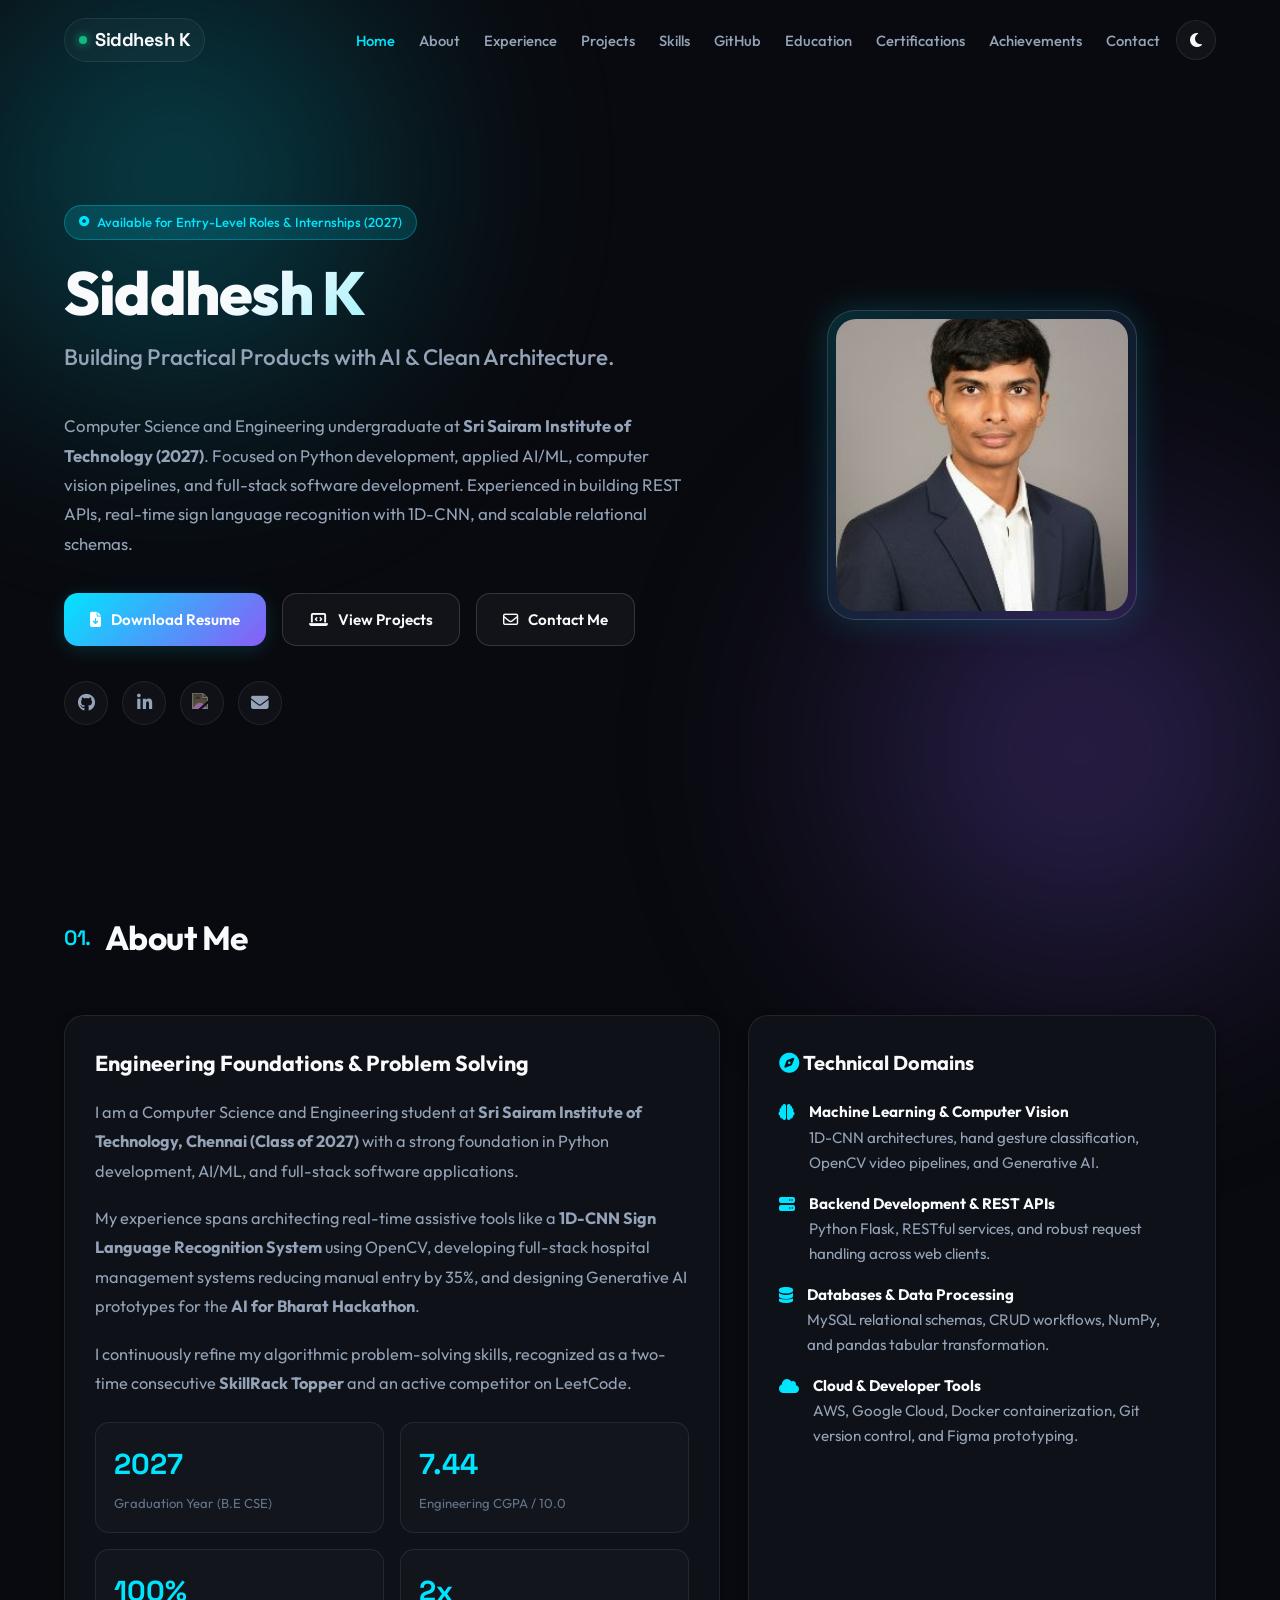
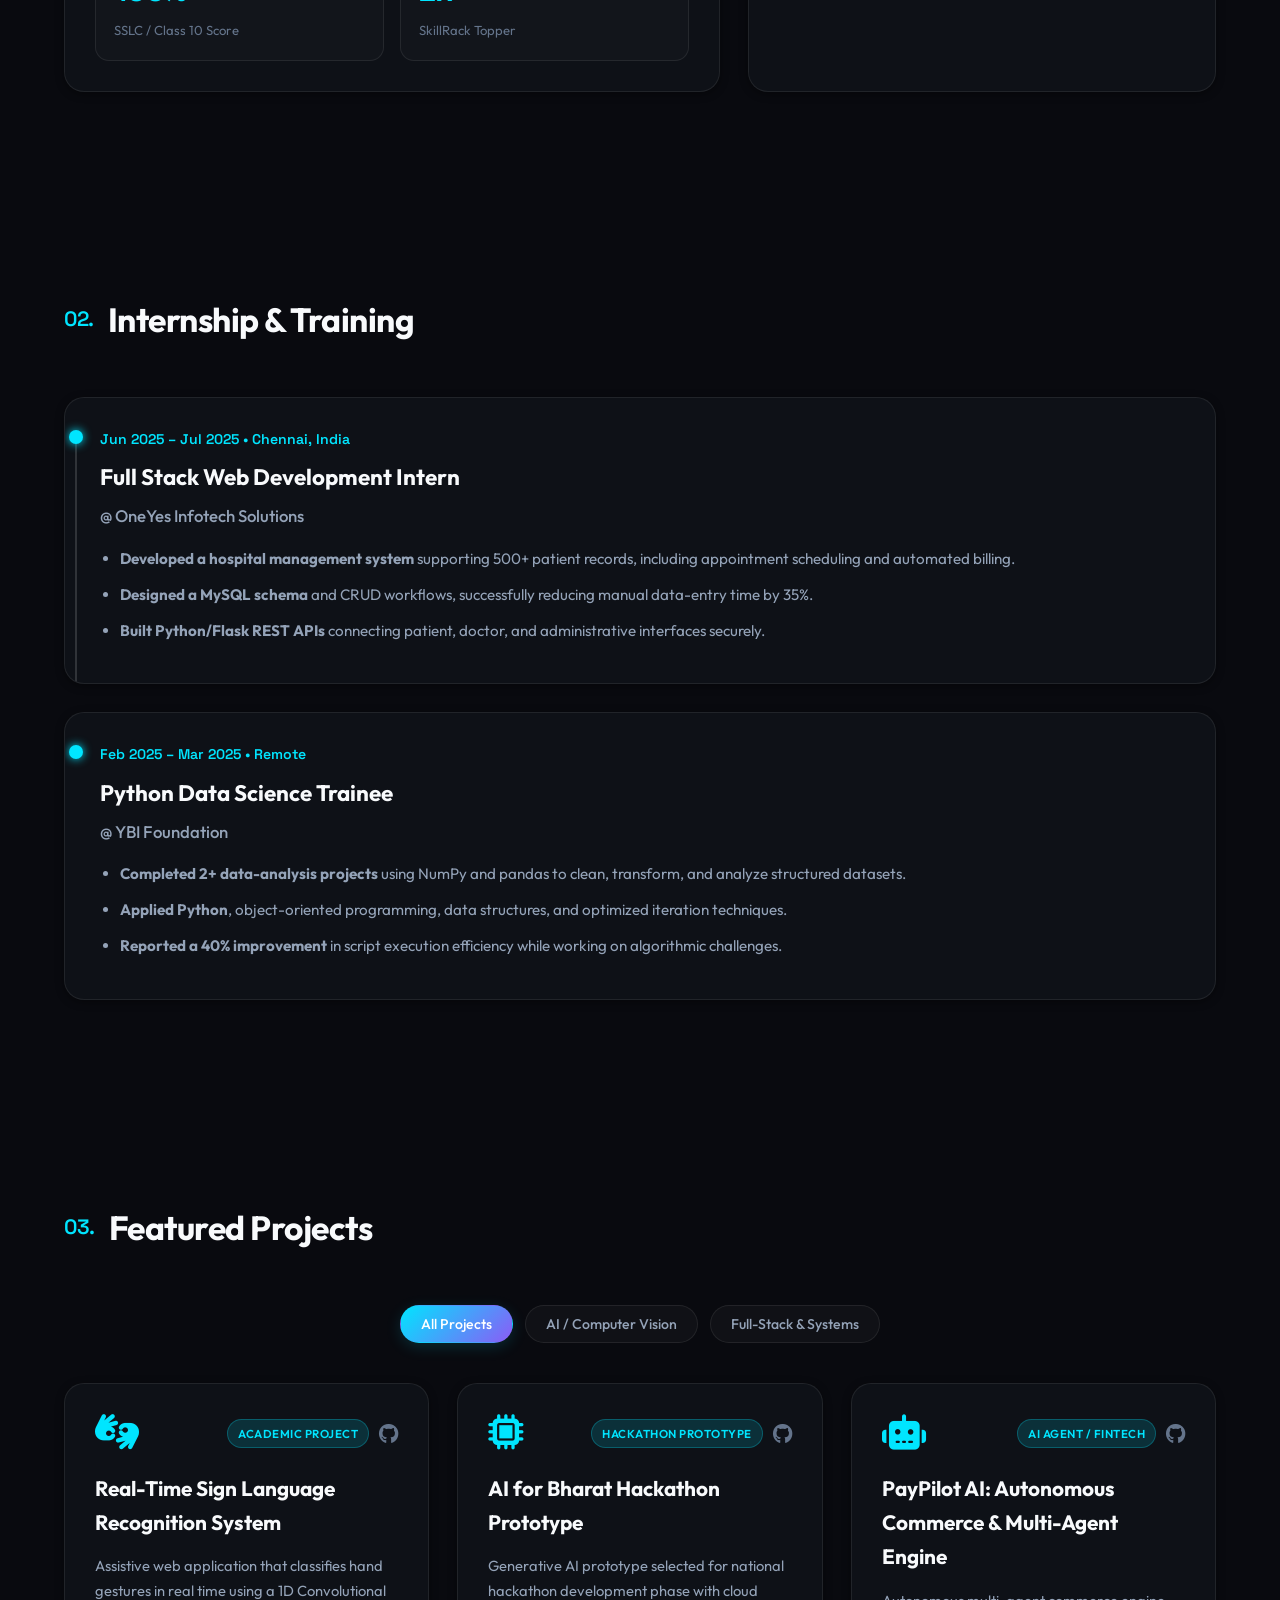
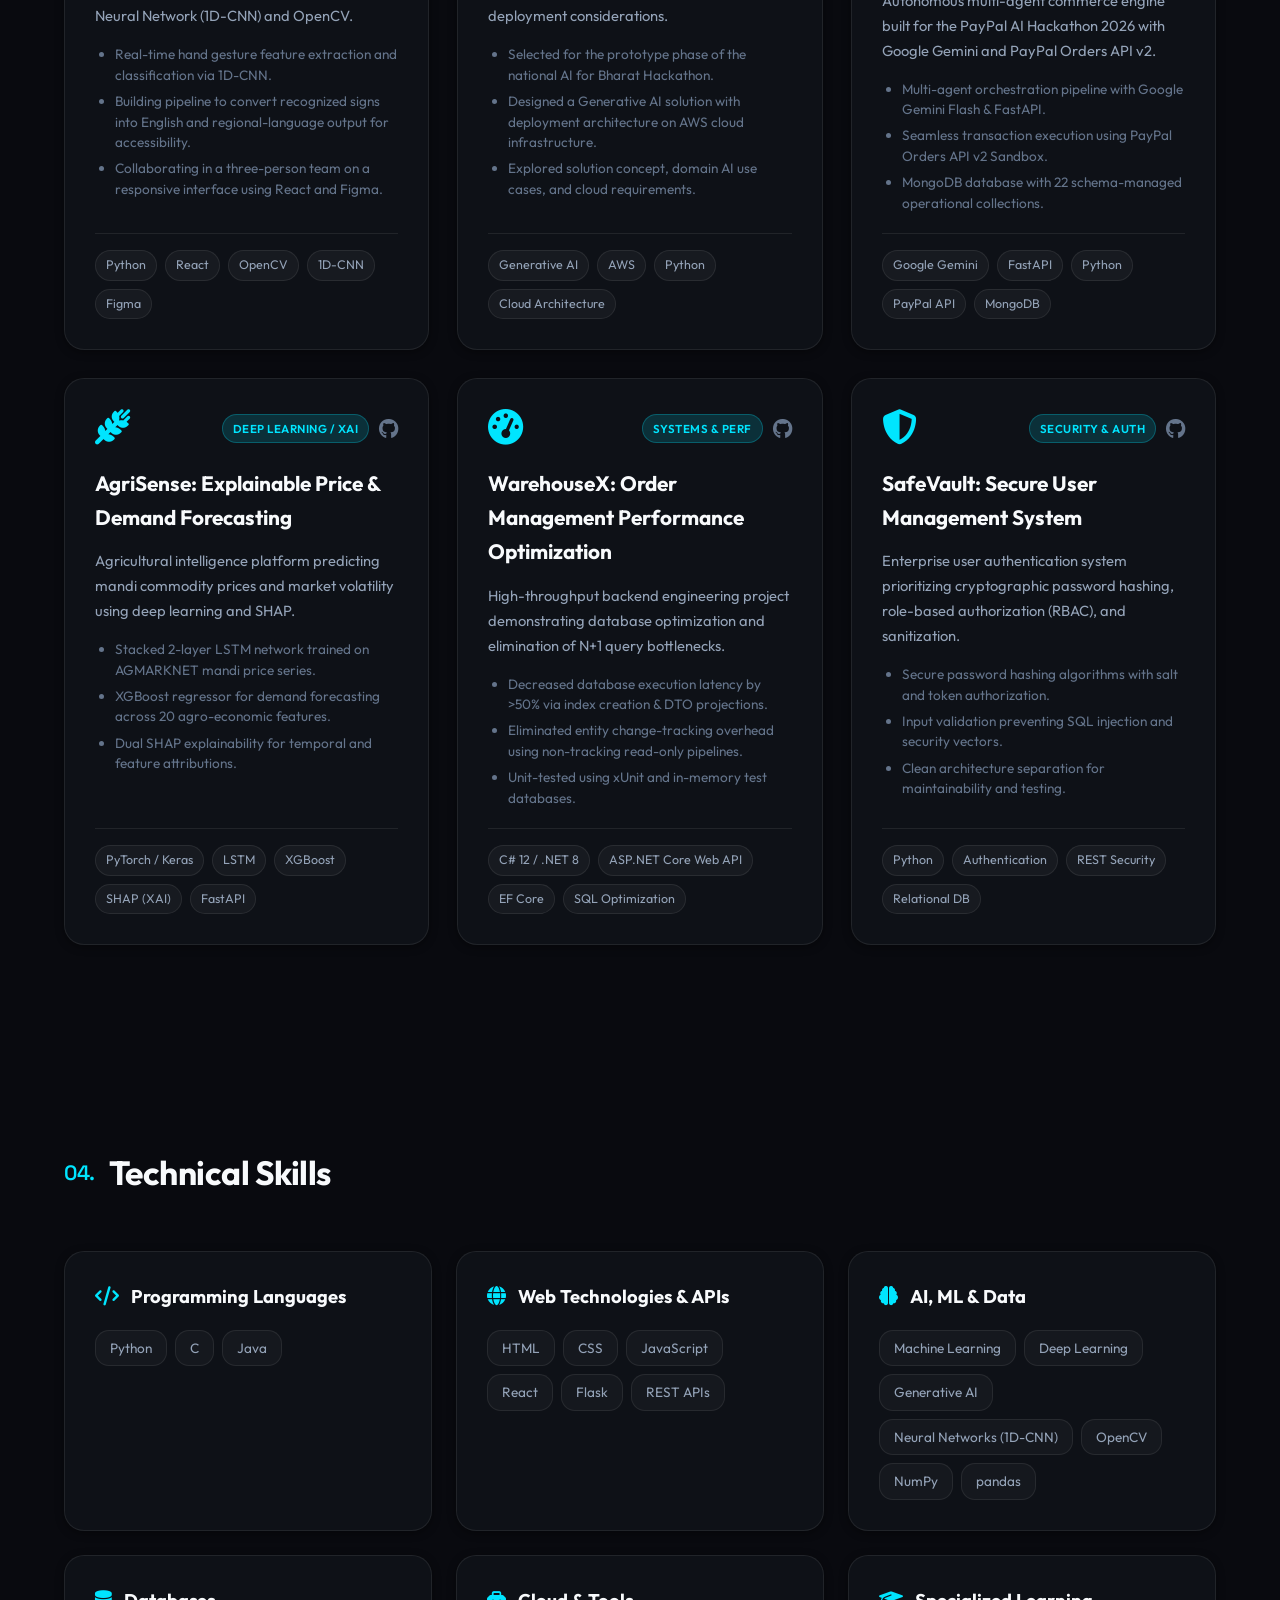
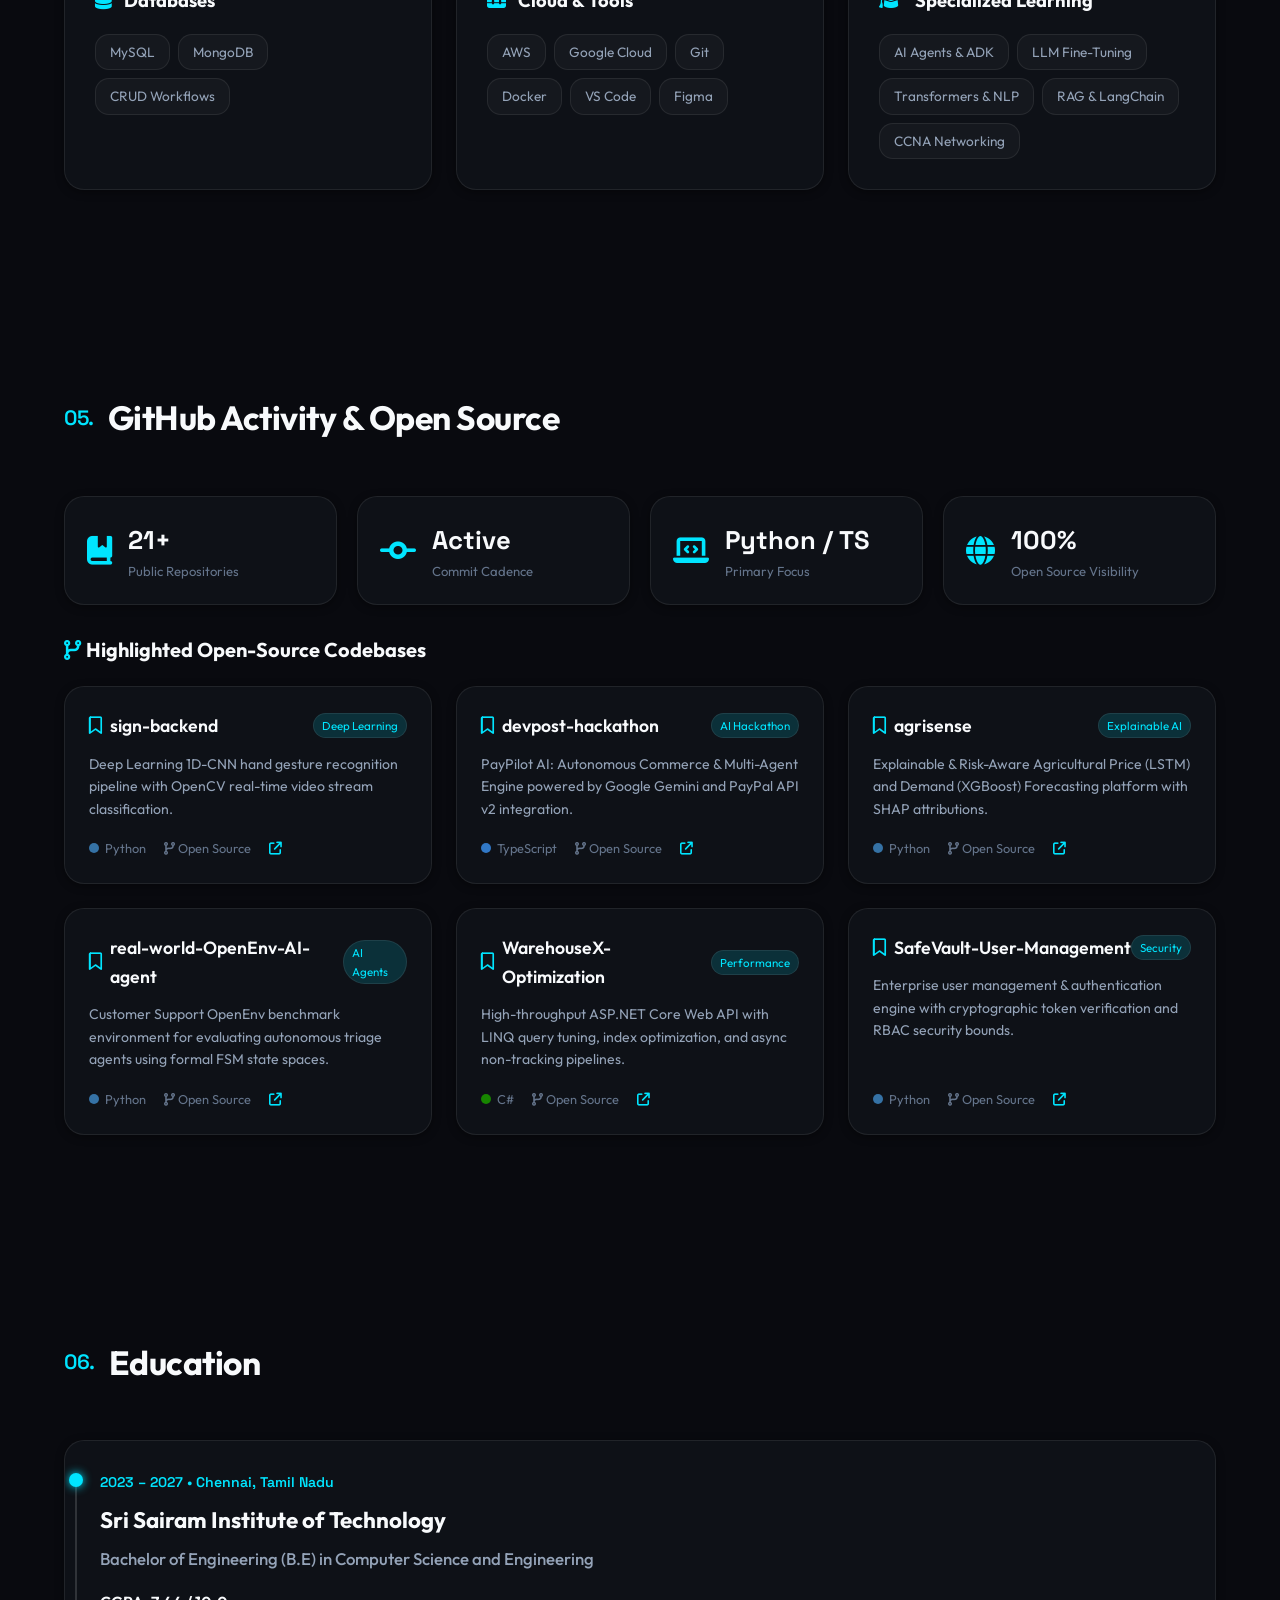
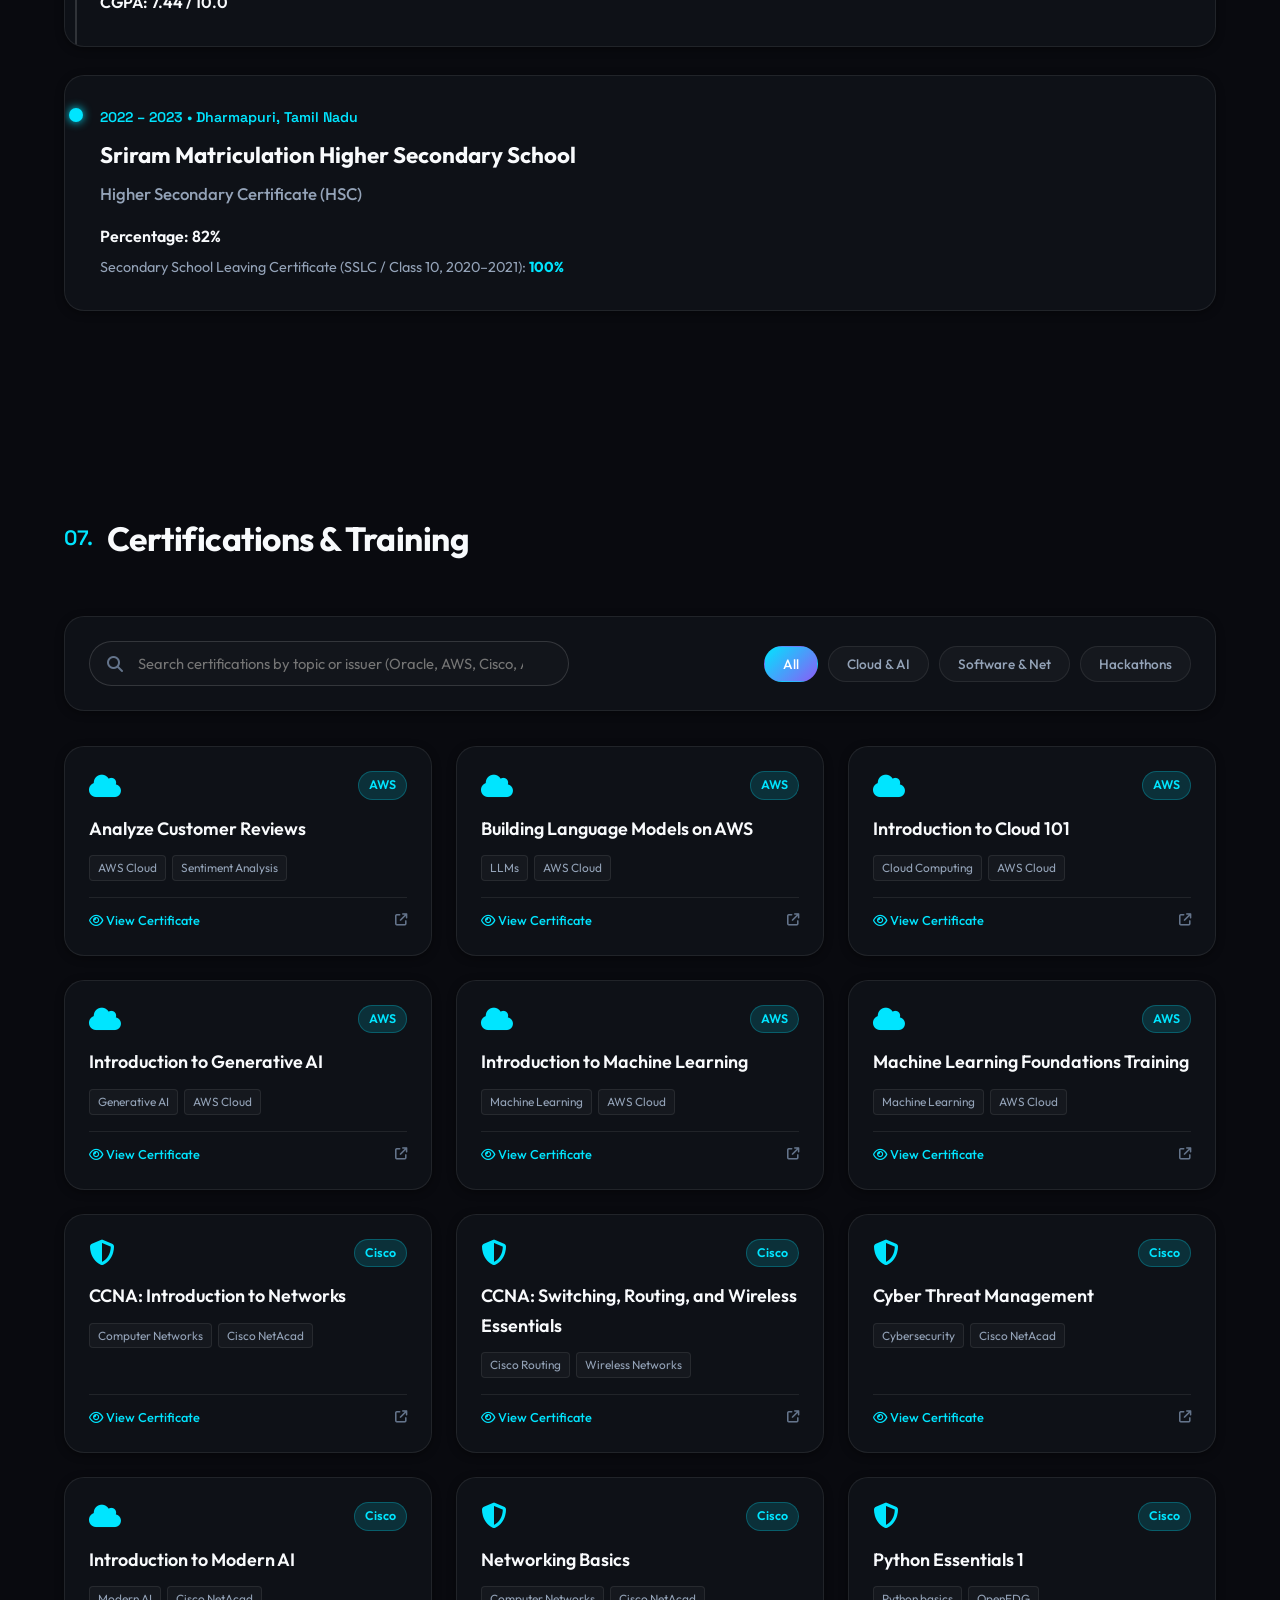
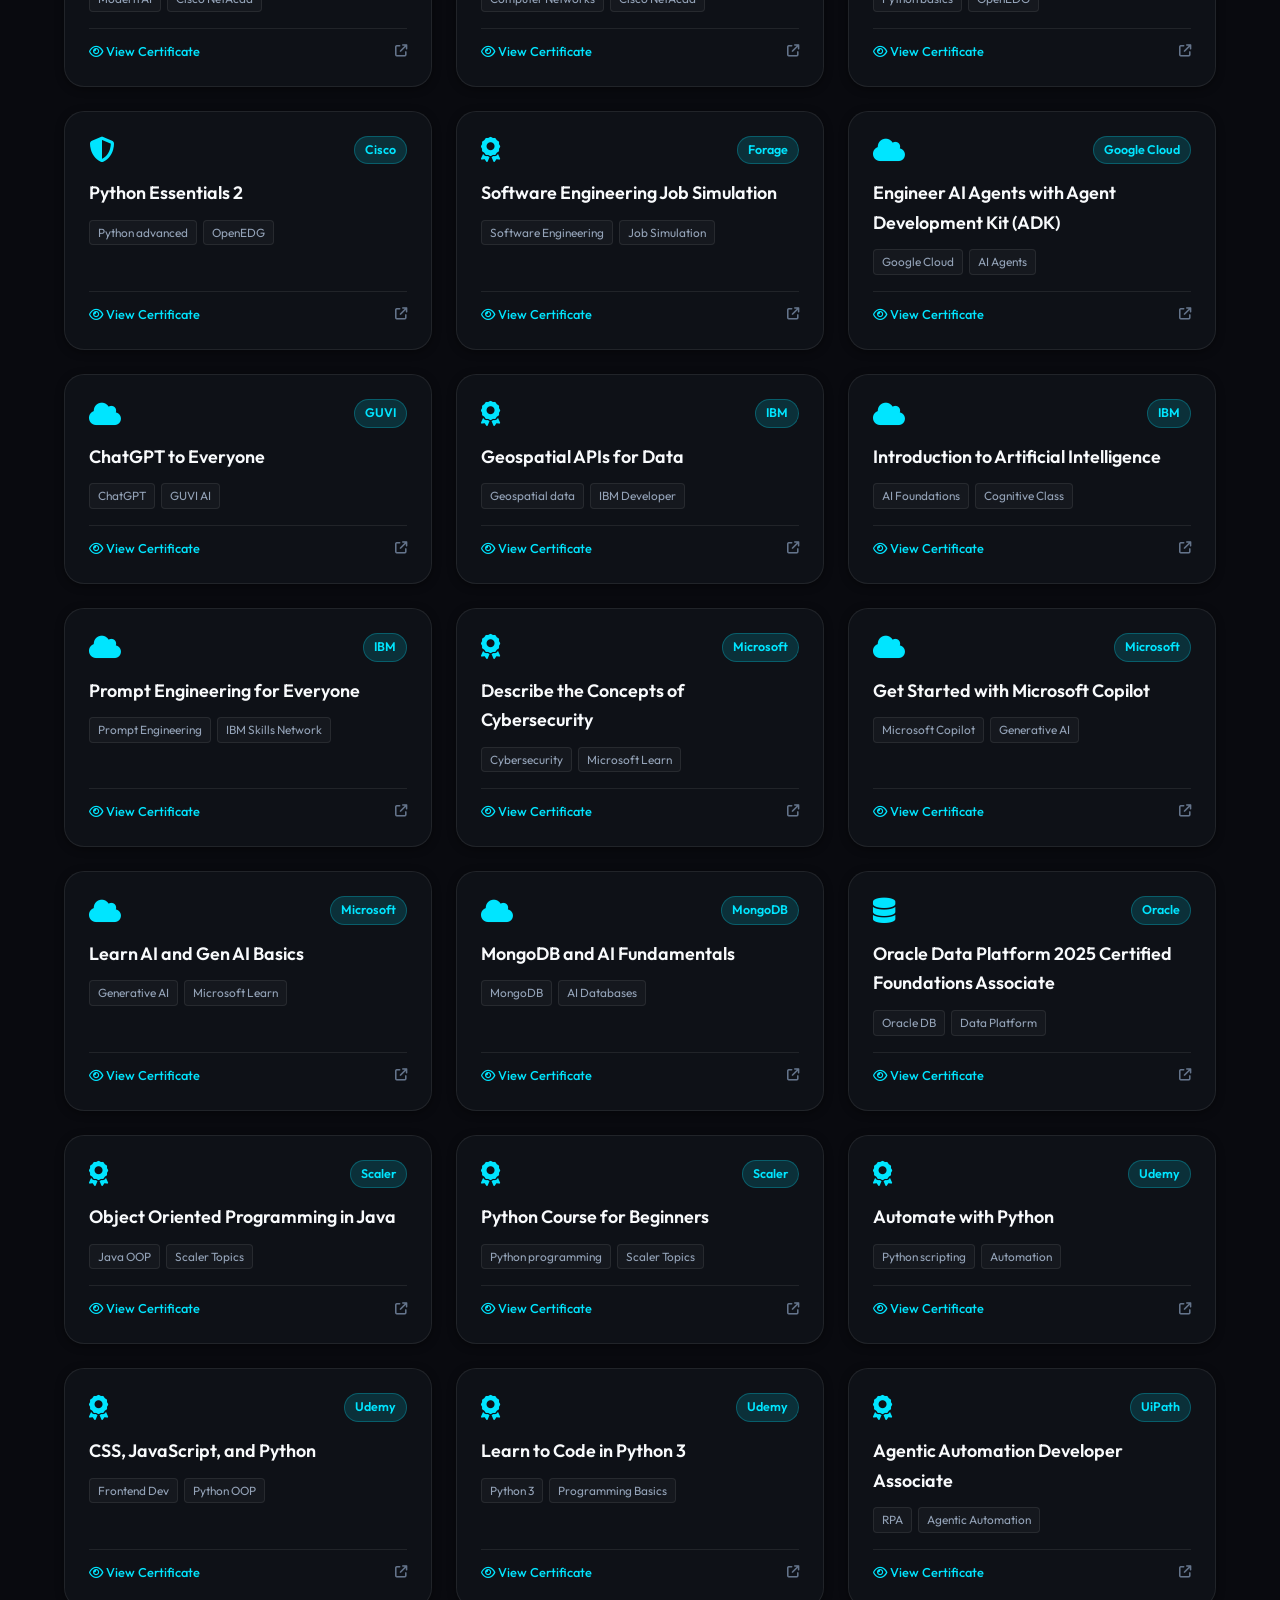
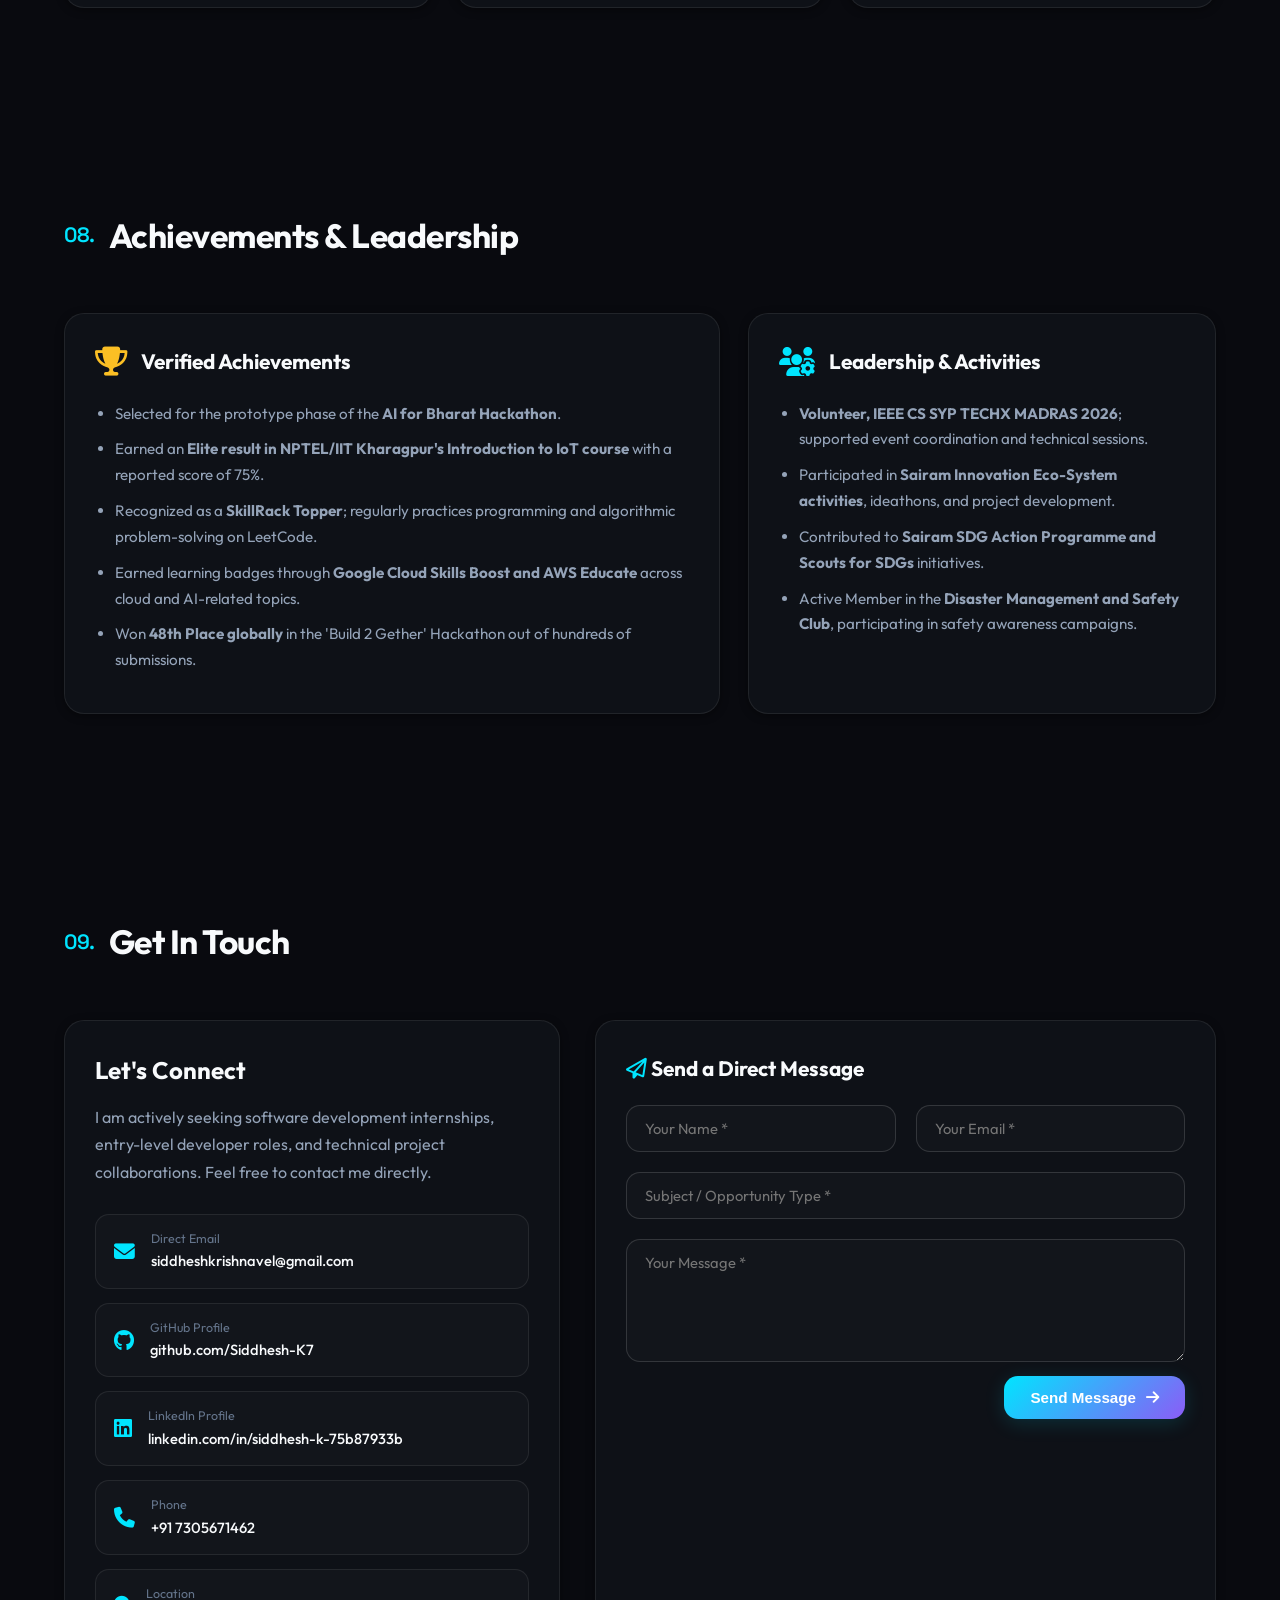
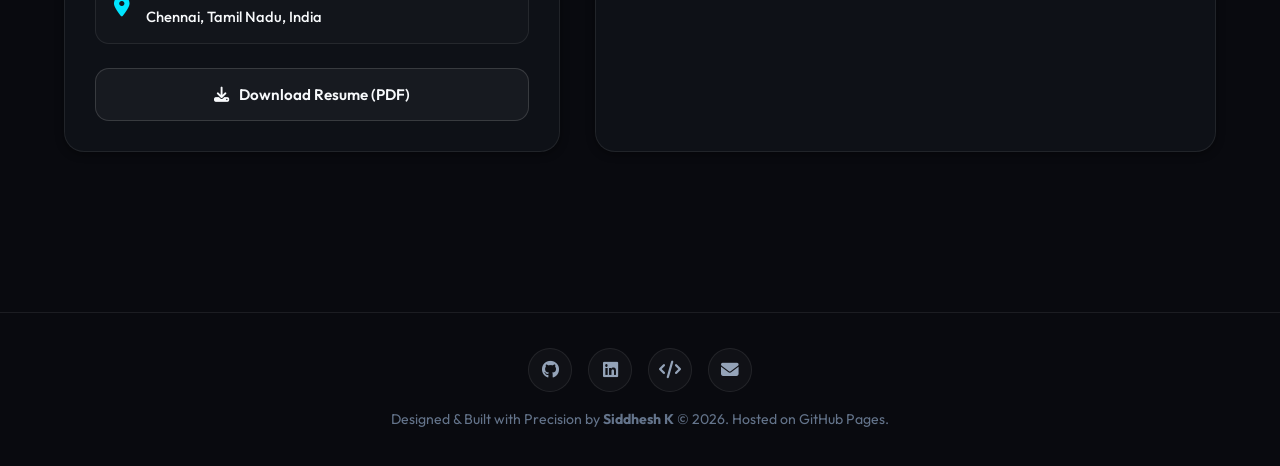
==== commit 776b98de: "feat(github): remove contribution graph widget and add github channel to Let's Connect section" ====
--- a/index.html
+++ b/index.html
@@ -707,7 +707,7 @@
                 </h2>
             </div>
 
-            <!-- Metrics Counter Grid -->
+            <!-- GitHub Metrics Counter Grid -->
             <div class="github-metrics-grid">
                 <div class="glass-card metric-card">
                     <i class="fa-solid fa-book-bookmark metric-icon"></i>
@@ -742,23 +742,8 @@
                 </div>
             </div>
 
-            <!-- GitHub Contribution Graph -->
-            <div class="glass-card github-graph-card">
-                <h3 style="font-size: 1.25rem; margin-bottom: 20px; font-weight: 700;">
-                    <i class="fa-brands fa-github" style="color: var(--accent-primary);"></i> Contribution Activity
-                </h3>
-                <div class="github-graph-wrapper">
-                    <img src="https://ghchart.rshah.org/00e5ff/siddhesh-K7" alt="Siddhesh K GitHub Contribution Calendar" loading="lazy" style="max-width: 100%; border-radius: 8px;">
-                </div>
-                <div style="margin-top: 18px;">
-                    <a href="https://github.com/Siddhesh-K7" target="_blank" rel="noopener noreferrer" class="btn btn-secondary">
-                        <i class="fa-brands fa-github"></i> Visit GitHub Profile (@siddhesh-K7)
-                    </a>
-                </div>
-            </div>
-
-            <!-- Curated Highlighted Repositories (Filtered of temporary repos) -->
-            <div style="margin-top: 30px;">
+            <!-- Curated Highlighted Repositories -->
+            <div style="margin-top: 20px;">
                 <h3 style="font-size: 1.25rem; margin-bottom: 20px; color: var(--text-primary); font-weight: 700;">
                     <i class="fa-solid fa-code-branch" style="color: var(--accent-primary);"></i> Highlighted Open-Source Codebases
                 </h3>
@@ -940,19 +925,27 @@
                                 </div>
                             </a>
 
+                            <a href="https://github.com/Siddhesh-K7" target="_blank" rel="noopener noreferrer" class="contact-channel-item">
+                                <i class="fab fa-github"></i>
+                                <div>
+                                    <div class="channel-title">GitHub Profile</div>
+                                    <div class="channel-val">github.com/Siddhesh-K7</div>
+                                </div>
+                            </a>
+
+                            <a href="https://www.linkedin.com/in/siddhesh-k-75b87933b" target="_blank" rel="noopener noreferrer" class="contact-channel-item">
+                                <i class="fab fa-linkedin"></i>
+                                <div>
+                                    <div class="channel-title">LinkedIn Profile</div>
+                                    <div class="channel-val">linkedin.com/in/siddhesh-k-75b87933b</div>
+                                </div>
+                            </a>
+
                             <a href="tel:+917305671462" class="contact-channel-item">
                                 <i class="fas fa-phone"></i>
                                 <div>
                                     <div class="channel-title">Phone</div>
                                     <div class="channel-val">+91 7305671462</div>
-                                </div>
-                            </a>
-
-                            <a href="https://www.linkedin.com/in/siddhesh-k-75b87933b" target="_blank" rel="noopener noreferrer" class="contact-channel-item">
-                                <i class="fab fa-linkedin"></i>
-                                <div>
-                                    <div class="channel-title">LinkedIn Profile</div>
-                                    <div class="channel-val">linkedin.com/in/siddhesh-k-75b87933b</div>
                                 </div>
                             </a>
 
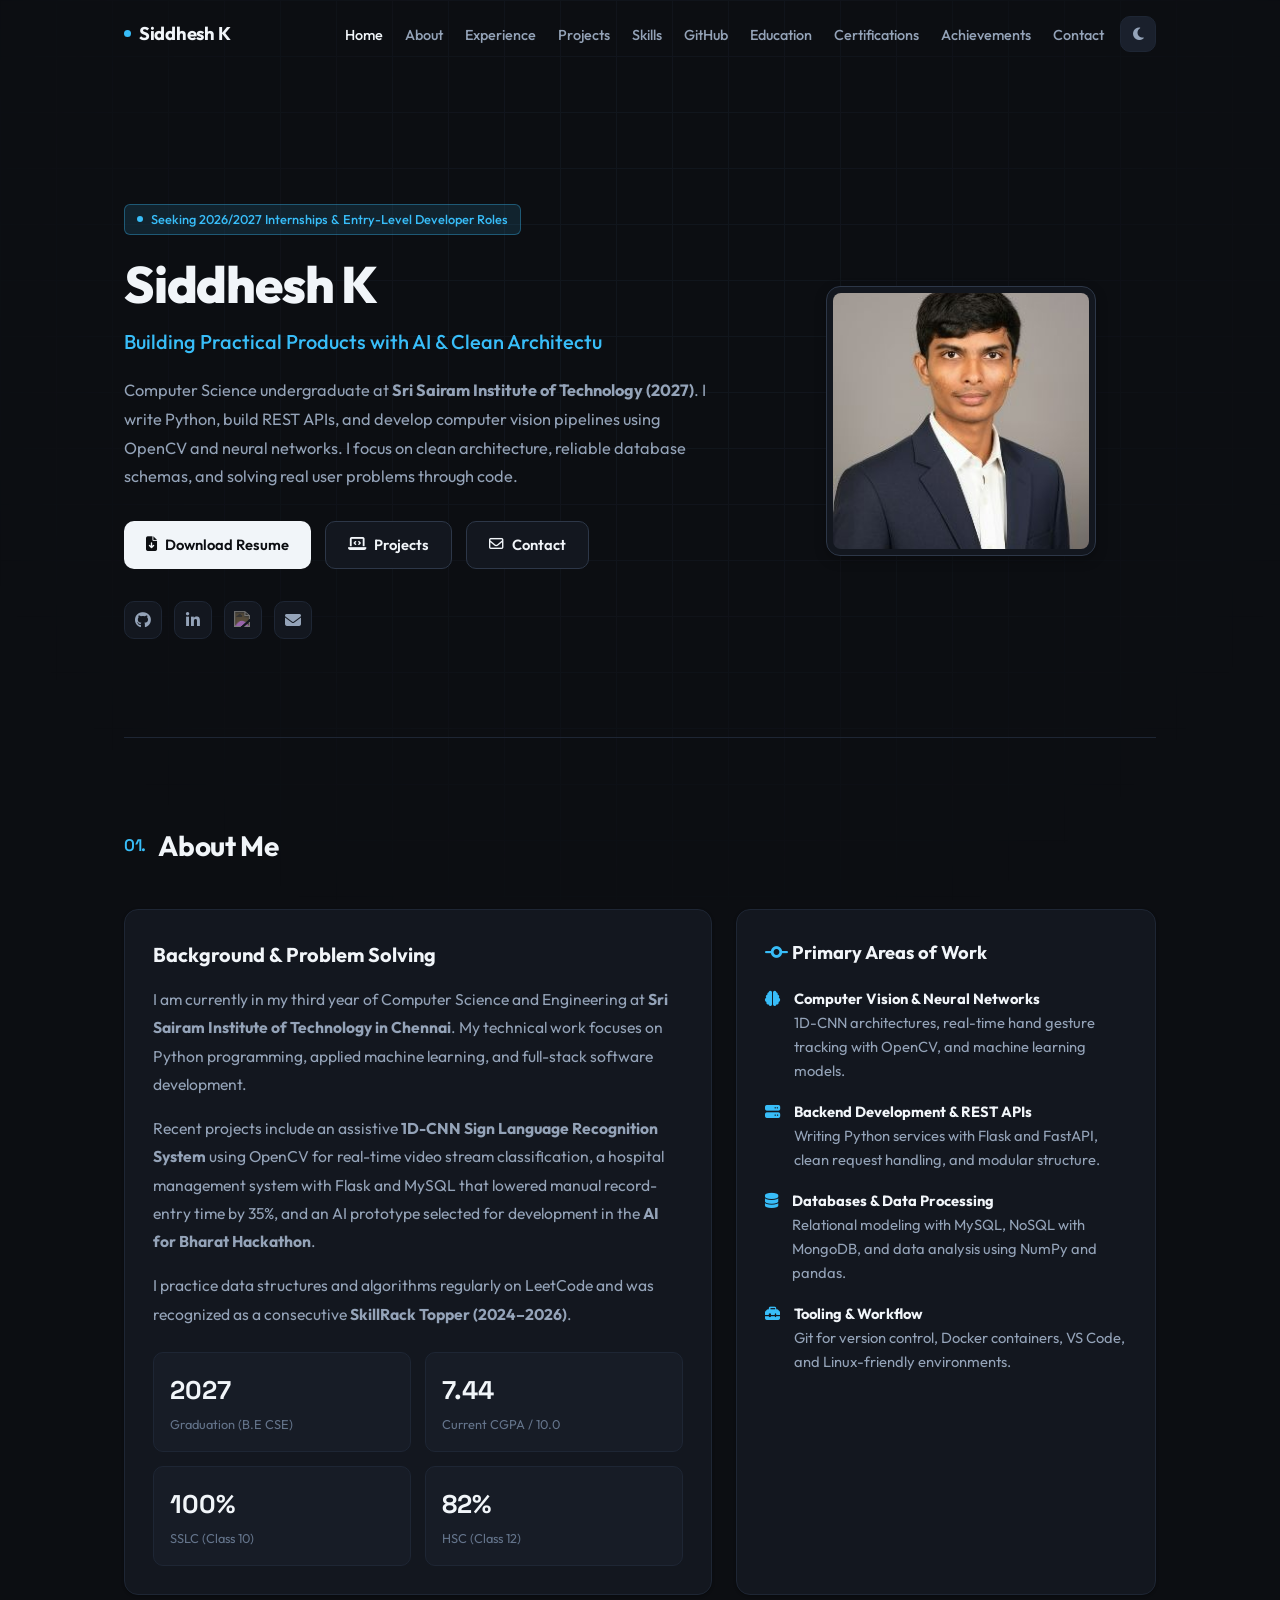
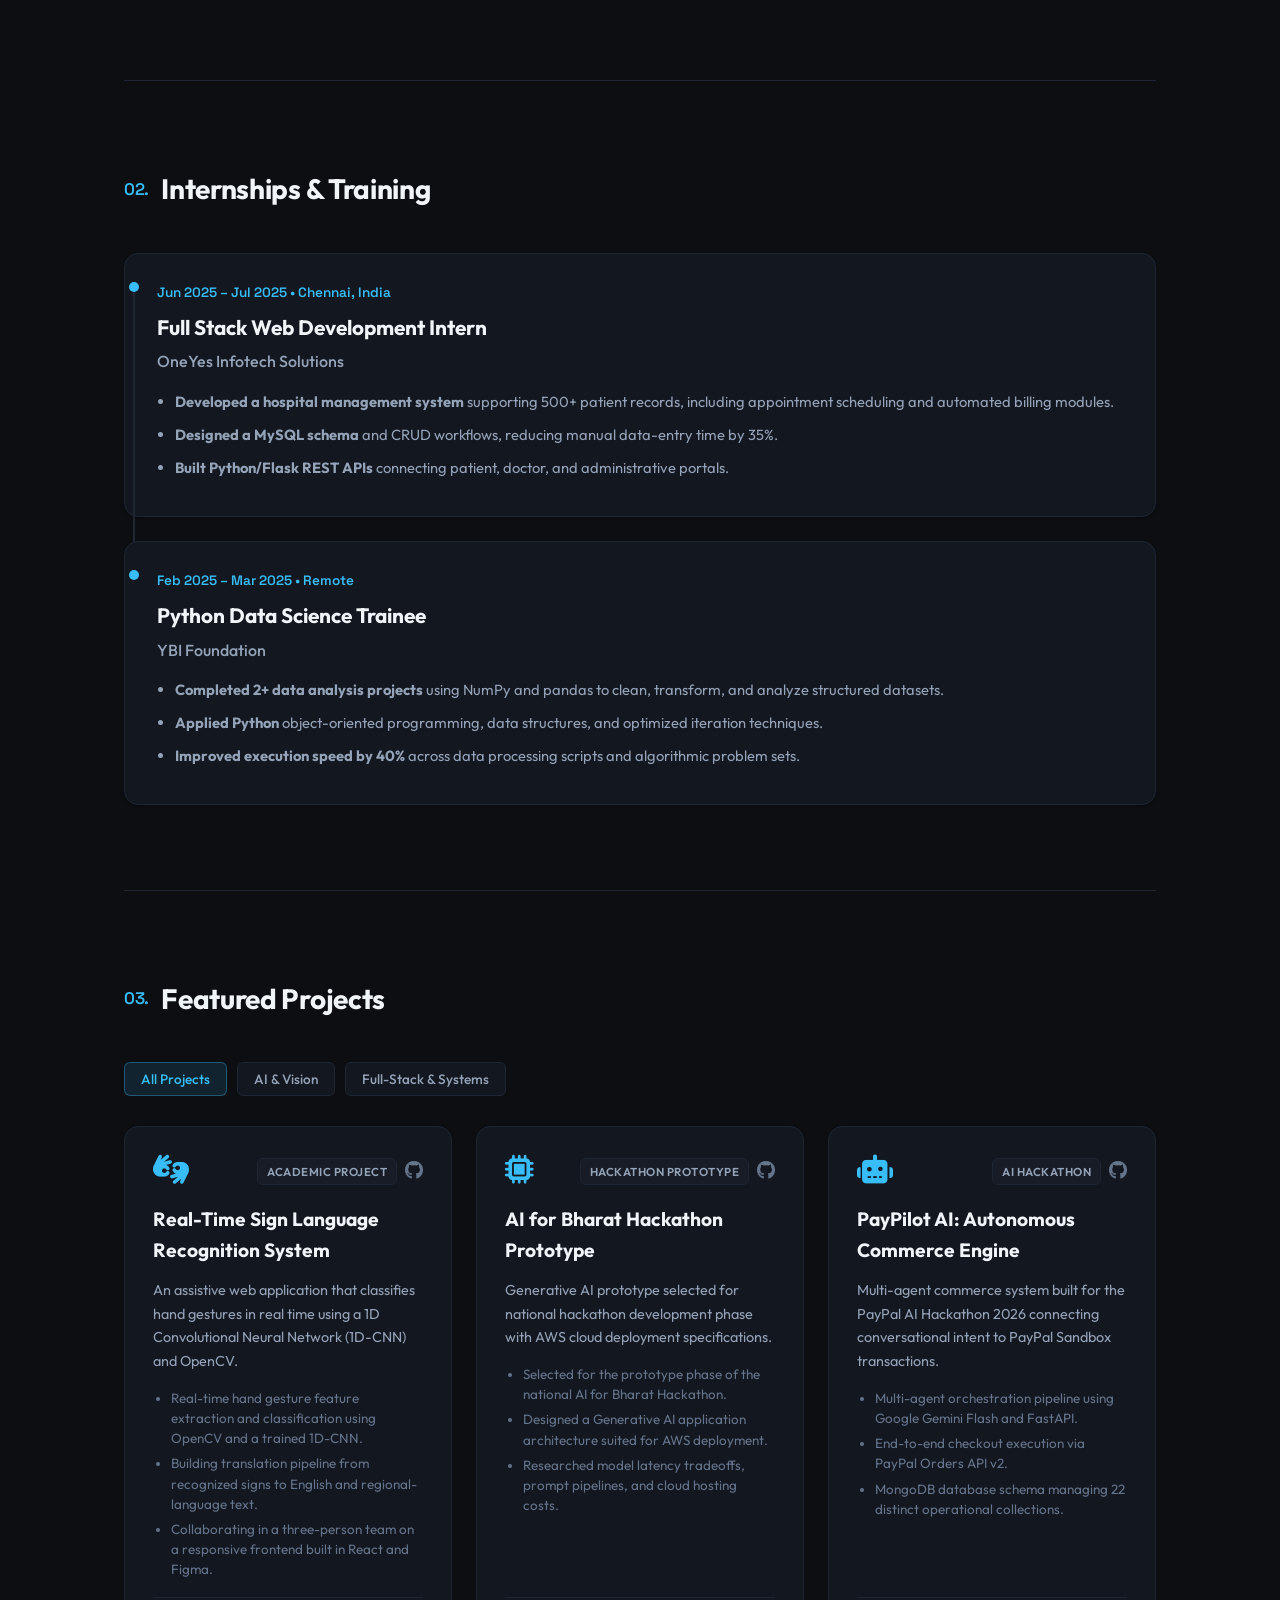
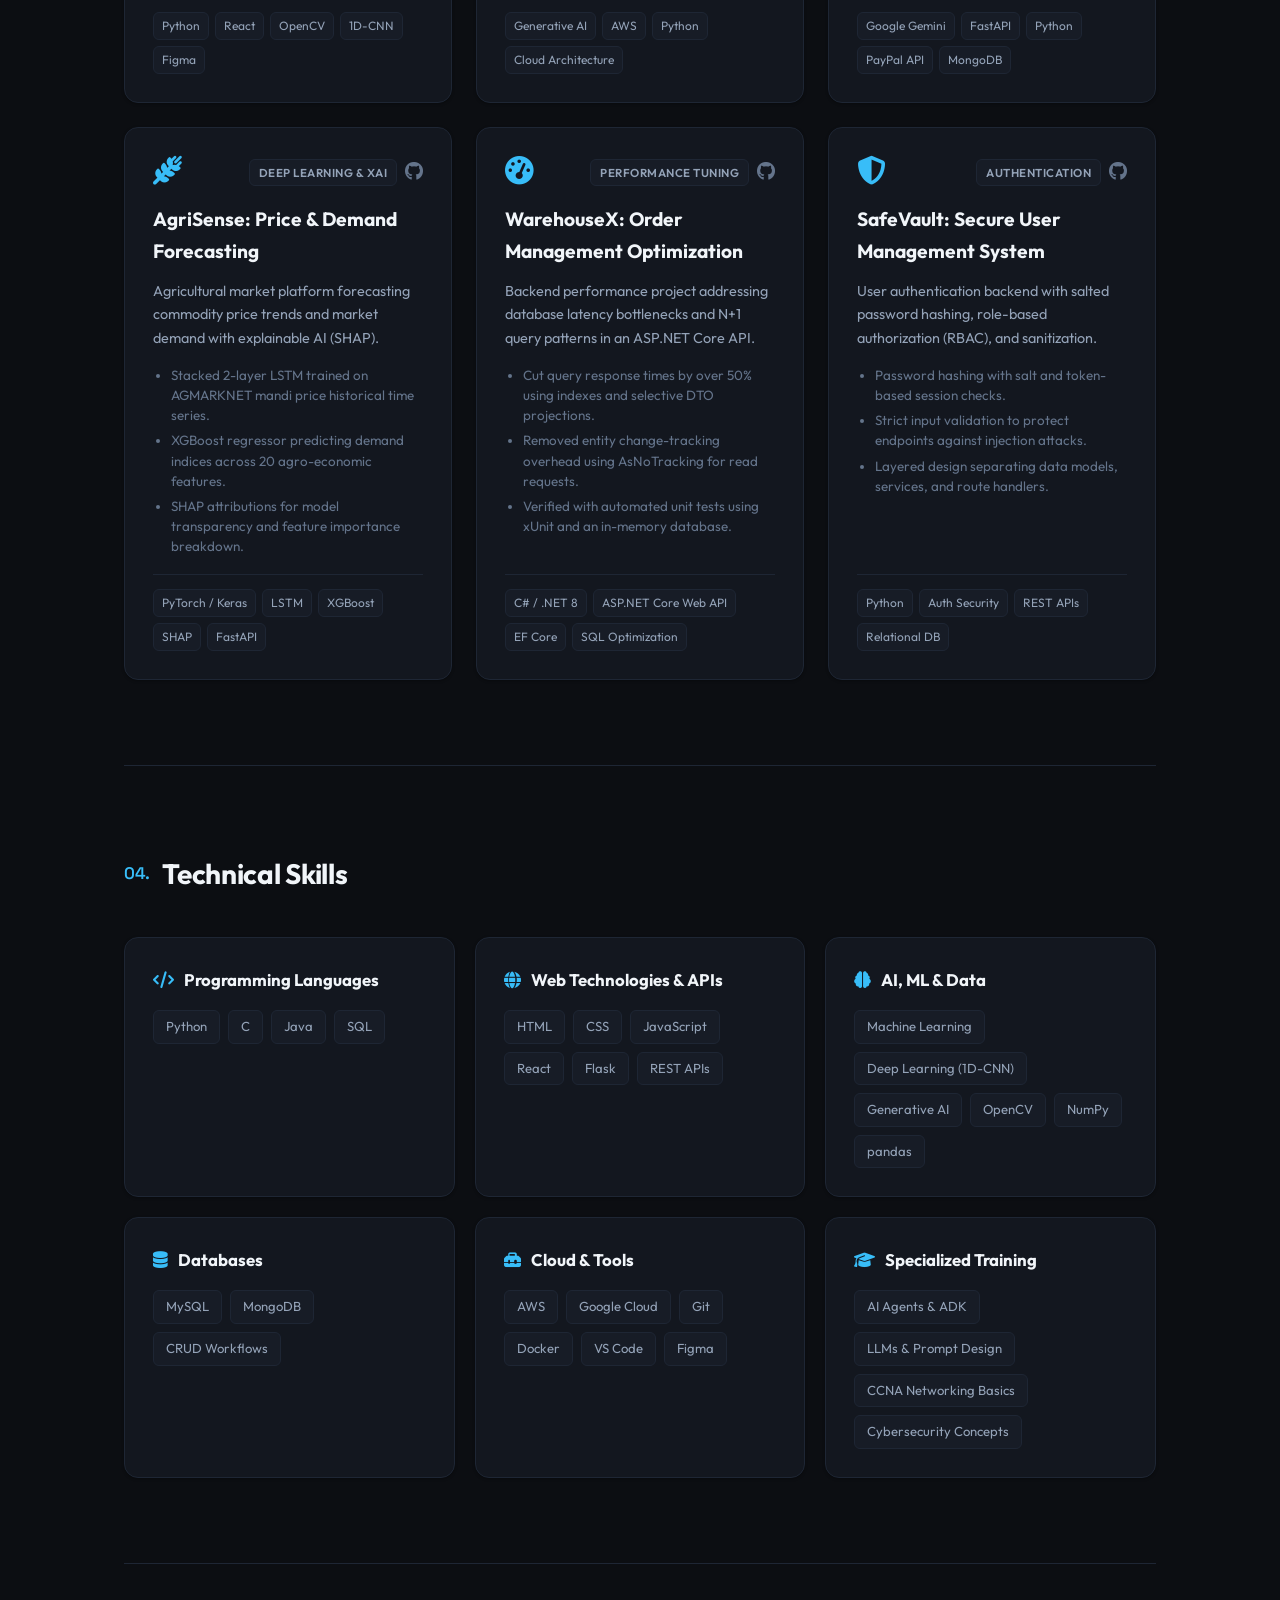
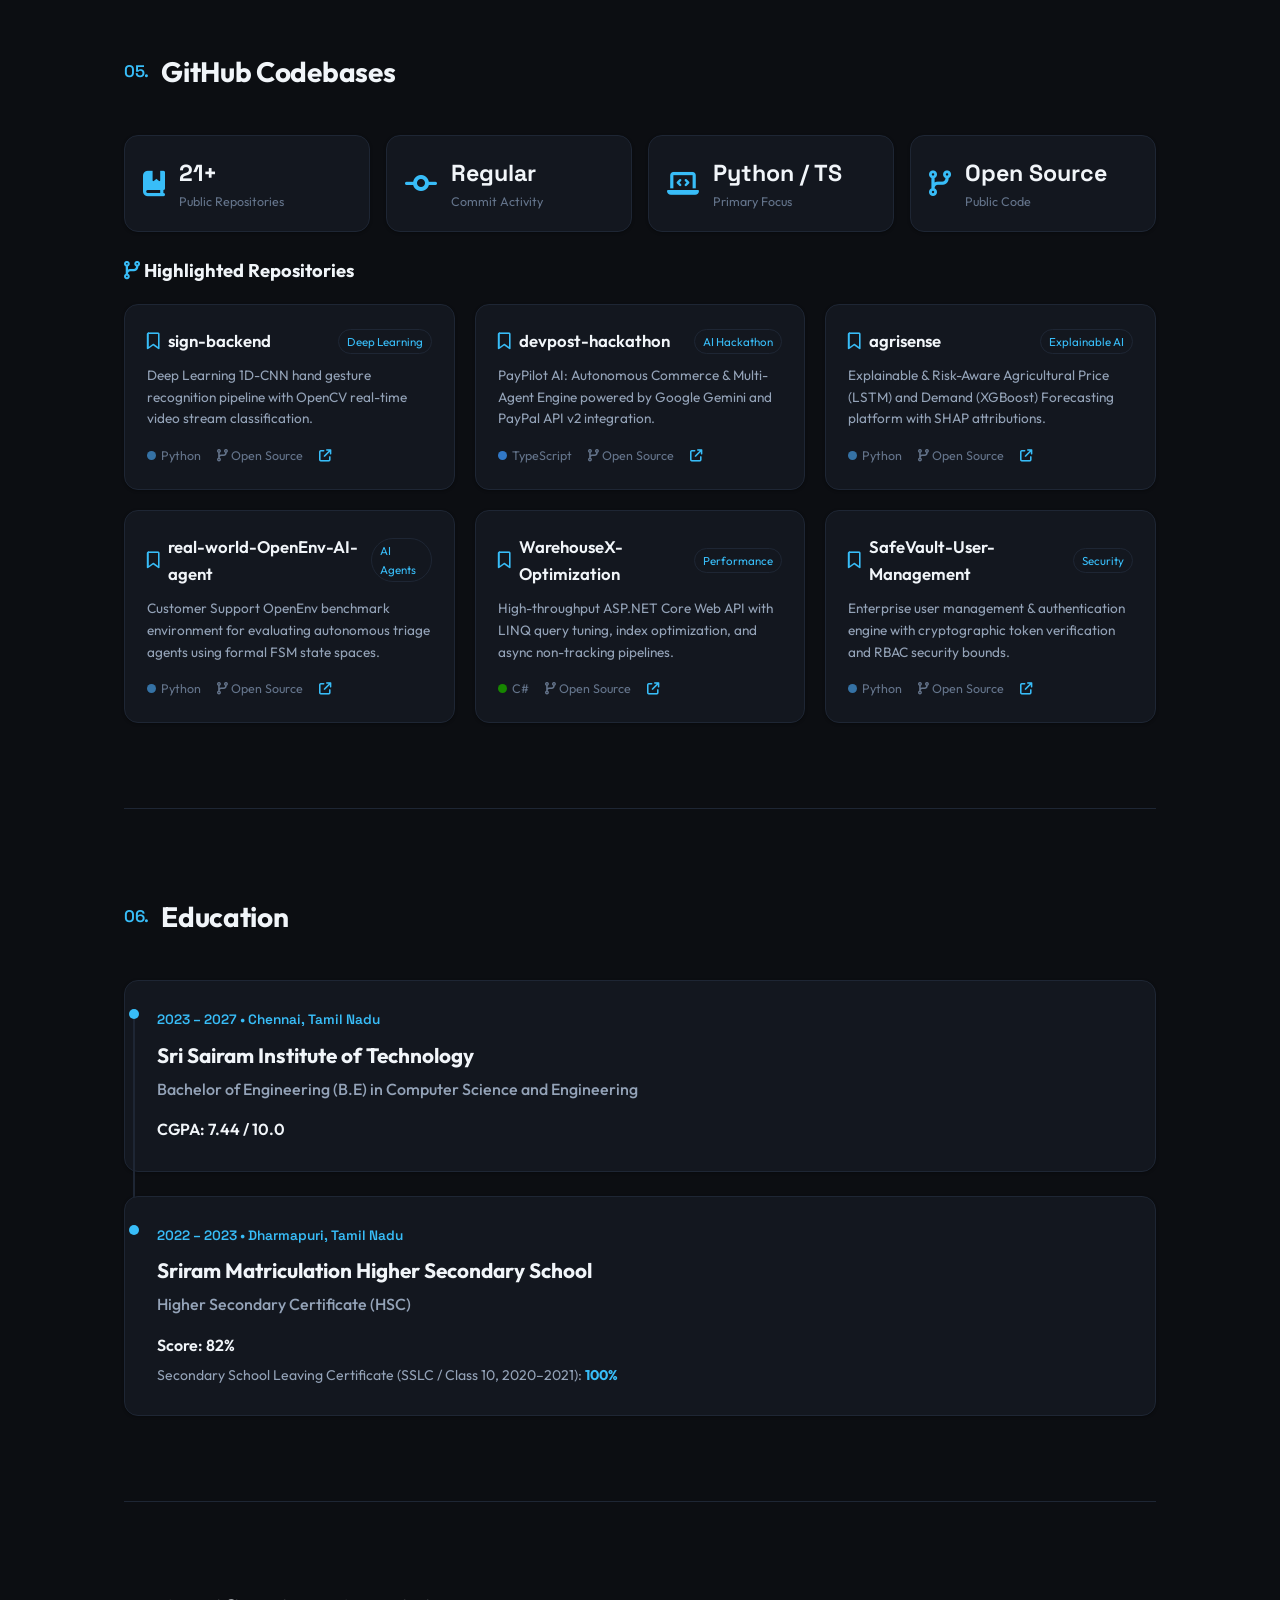
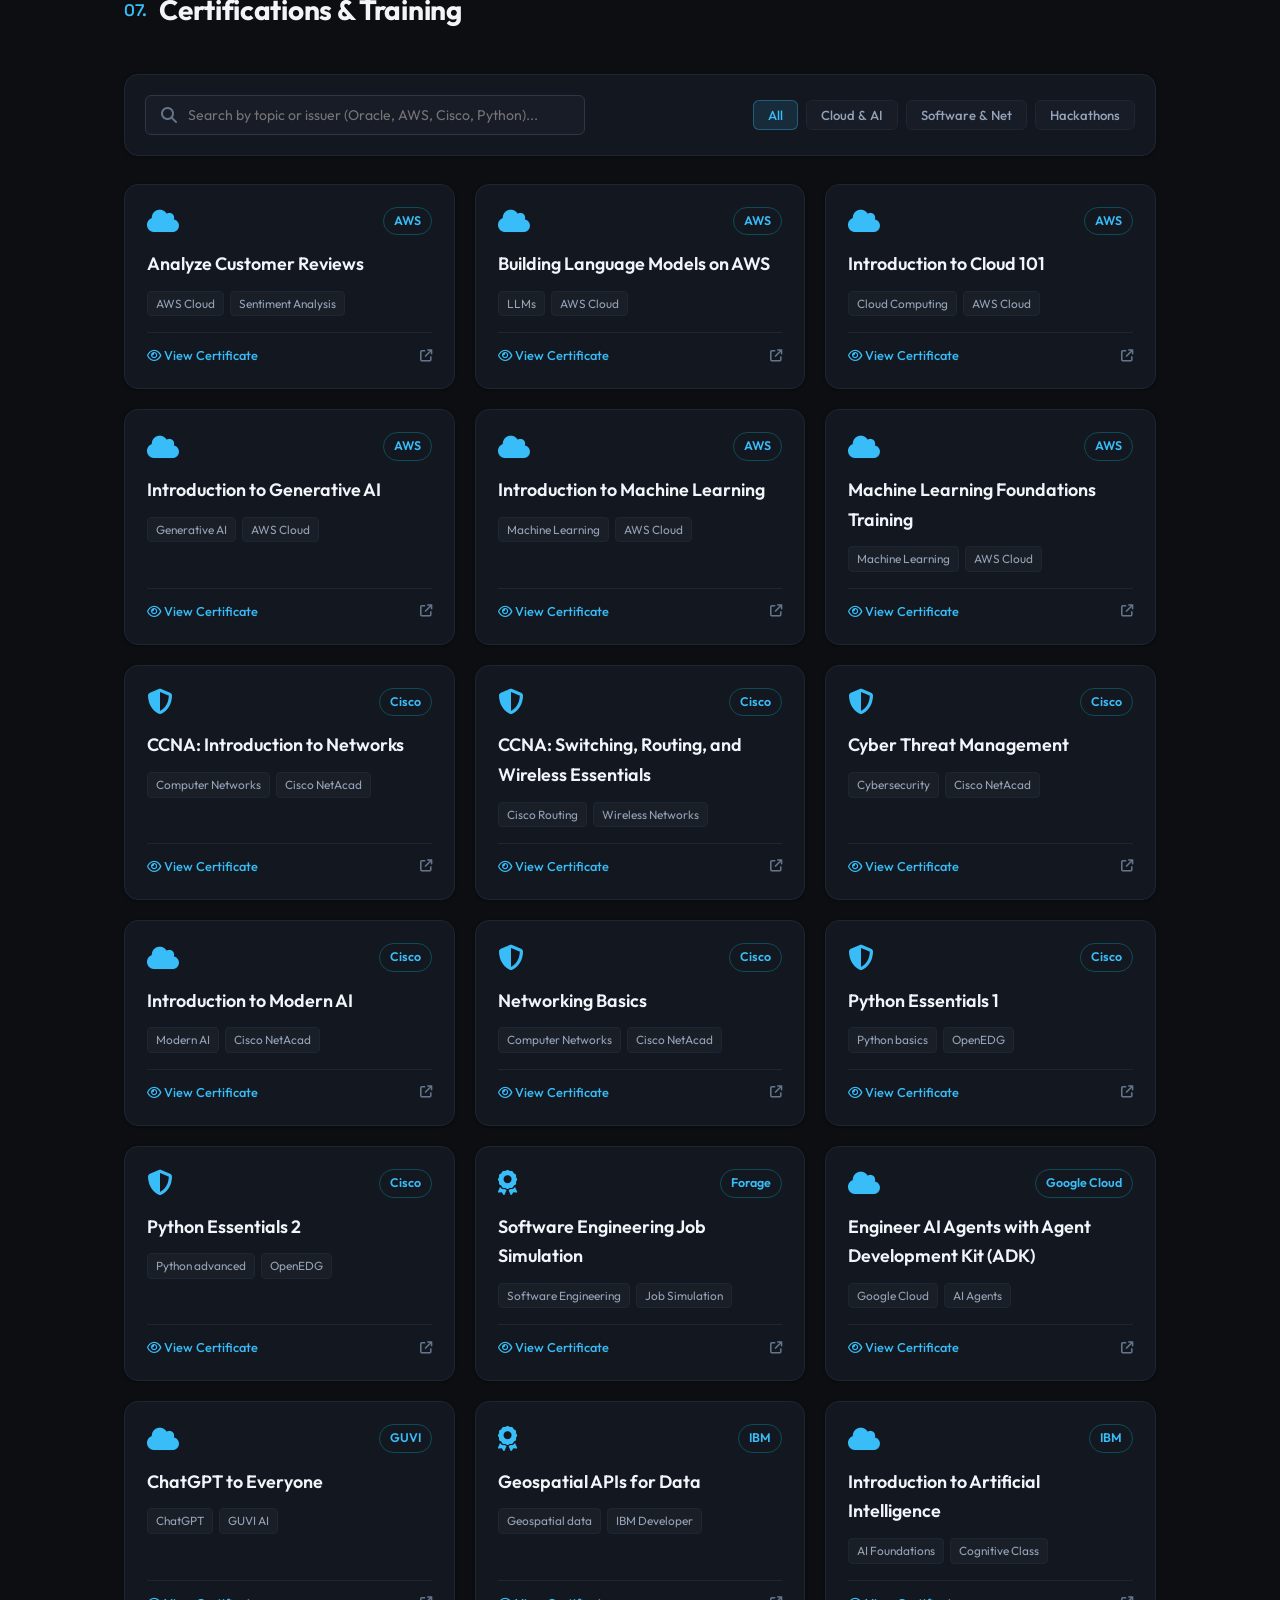
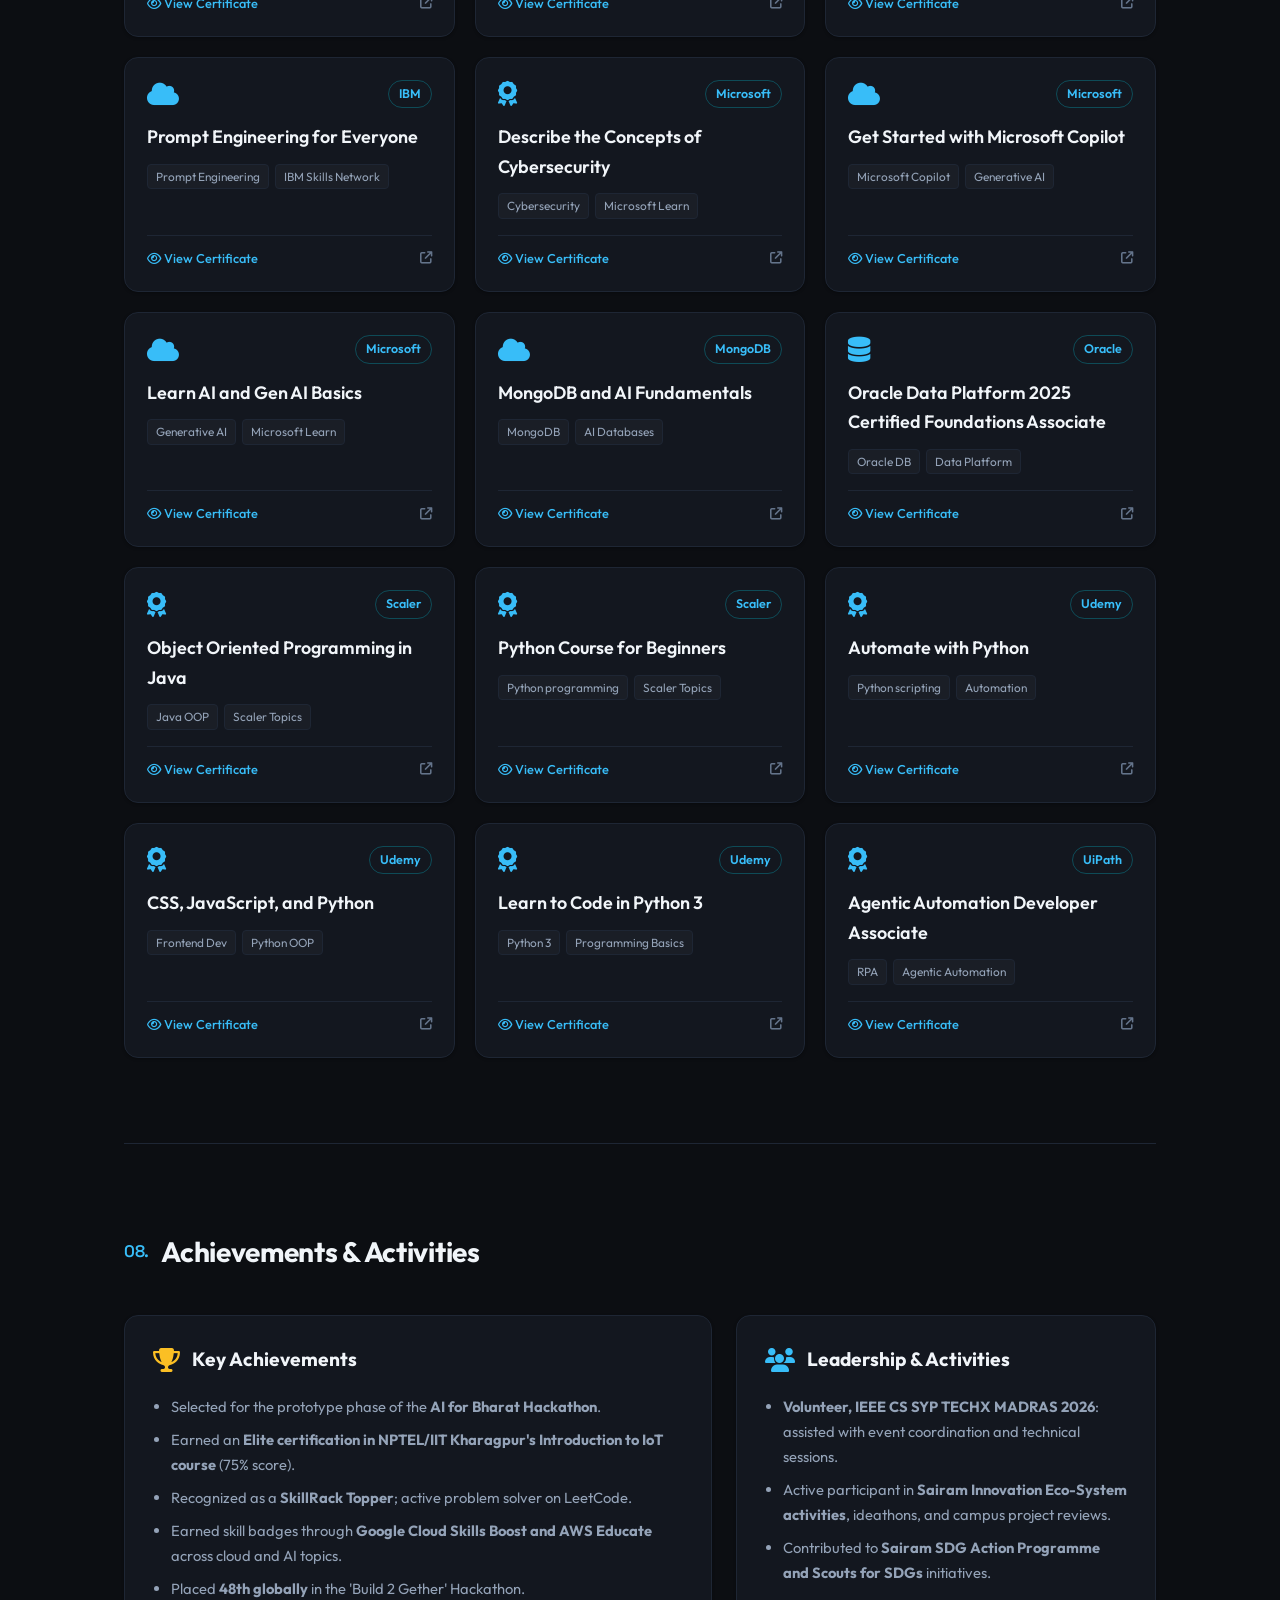
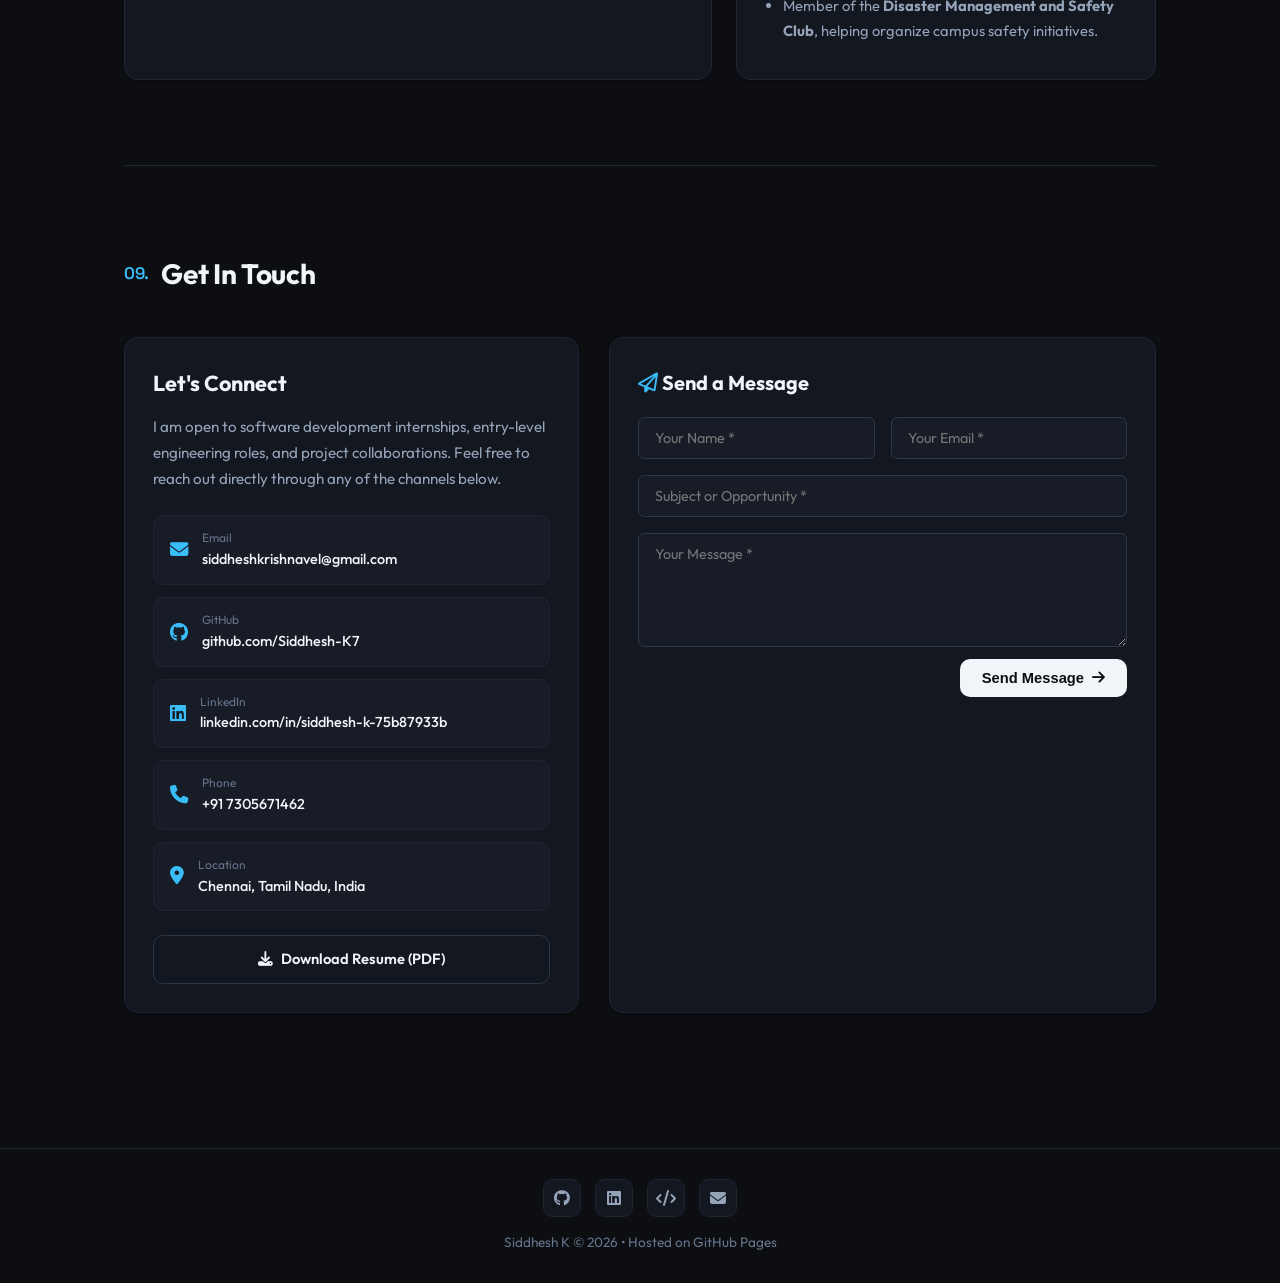
==== commit 56fa9c94: "feat: complete senior human-engineered portfolio UI/UX overhaul and de-AI writing" ====
--- a/index.html
+++ b/index.html
@@ -4,28 +4,28 @@
     <meta charset="UTF-8">
     <meta name="viewport" content="width=device-width, initial-scale=1.0">
 
-    <title>Siddhesh K | Software Developer & AI Engineer</title>
-
-    <meta name="description" content="Portfolio of Siddhesh K — Computer Science Engineer (2027) focused on Python development, AI/ML, deep learning, and full-stack software architecture.">
-    <meta name="keywords" content="Siddhesh K, Software Developer, AI Engineer, Python, React, Deep Learning, OpenCV, 1D-CNN, Generative AI, Sri Sairam Institute of Technology">
+    <title>Siddhesh K | Software Developer & AI Practitioner</title>
+
+    <meta name="description" content="Portfolio of Siddhesh K — Computer Science and Engineering student (2027) building practical applications in Python, applied AI/ML, computer vision, and full-stack software development.">
+    <meta name="keywords" content="Siddhesh K, Software Developer, Python Developer, Machine Learning, Deep Learning, OpenCV, 1D-CNN, React, Flask, Sri Sairam Institute of Technology">
     <meta name="author" content="Siddhesh K">
     <link rel="canonical" href="https://siddhesh-k7.github.io/portfolio-new/">
 
-    <!-- Open Graph / LinkedIn -->
+    <!-- Open Graph -->
     <meta property="og:type" content="website">
     <meta property="og:url" content="https://siddhesh-k7.github.io/portfolio-new/">
-    <meta property="og:title" content="Siddhesh K | Software Developer & AI Engineer">
-    <meta property="og:description" content="Computer Science Engineer building intelligent applications with Deep Learning, Computer Vision, and Full-Stack APIs.">
+    <meta property="og:title" content="Siddhesh K | Software Developer">
+    <meta property="og:description" content="Computer Science student building software products with Python, Computer Vision, and Full-Stack APIs.">
     <meta property="og:image" content="https://siddhesh-k7.github.io/portfolio-new/profile.jpg">
 
-    <!-- Twitter / X -->
+    <!-- Twitter -->
     <meta name="twitter:card" content="summary_large_image">
     <meta name="twitter:url" content="https://siddhesh-k7.github.io/portfolio-new/">
-    <meta name="twitter:title" content="Siddhesh K | Software Developer & AI Engineer">
-    <meta name="twitter:description" content="Computer Science Engineer building intelligent applications with Deep Learning, Computer Vision, and Full-Stack APIs.">
+    <meta name="twitter:title" content="Siddhesh K | Software Developer">
+    <meta name="twitter:description" content="Computer Science student building software products with Python, Computer Vision, and Full-Stack APIs.">
     <meta name="twitter:image" content="https://siddhesh-k7.github.io/portfolio-new/profile.jpg">
 
-    <!-- JSON-LD Structured Data for Technical Recruiter SEO -->
+    <!-- Schema.org JSON-LD -->
     <script type="application/ld+json">
     {
       "@context": "https://schema.org",
@@ -33,7 +33,7 @@
       "name": "Siddhesh K",
       "url": "https://siddhesh-k7.github.io/portfolio-new/",
       "image": "https://siddhesh-k7.github.io/portfolio-new/profile.jpg",
-      "jobTitle": "Software Developer & AI Engineer",
+      "jobTitle": "Software Developer & Computer Science Student",
       "telephone": "+91 7305671462",
       "email": "siddheshkrishnavel@gmail.com",
       "address": {
@@ -50,21 +50,6 @@
         "https://github.com/Siddhesh-K7",
         "https://www.linkedin.com/in/siddhesh-k-75b87933b",
         "https://leetcode.com/u/aZbuzQuYMr/"
-      ],
-      "knowsAbout": [
-        "Python",
-        "Java",
-        "C",
-        "React",
-        "Flask",
-        "Deep Learning",
-        "1D-CNN",
-        "OpenCV",
-        "Generative AI",
-        "MySQL",
-        "MongoDB",
-        "AWS",
-        "Google Cloud"
       ]
     }
     </script>
@@ -72,7 +57,7 @@
     <!-- Google Fonts -->
     <link rel="preconnect" href="https://fonts.googleapis.com">
     <link rel="preconnect" href="https://fonts.gstatic.com" crossorigin>
-    <link href="https://fonts.googleapis.com/css2?family=Outfit:wght@300;400;500;600;700;800&family=Space+Grotesk:wght@400;500;600;700&display=swap" rel="stylesheet">
+    <link href="https://fonts.googleapis.com/css2?family=Outfit:wght@400;500;600;700;800&family=Space+Grotesk:wght@500;600;700&display=swap" rel="stylesheet">
 
     <!-- Font Awesome -->
     <link rel="stylesheet" href="https://cdnjs.cloudflare.com/ajax/libs/font-awesome/6.4.0/css/all.min.css">
@@ -83,17 +68,16 @@
 
 <body>
 
-    <!-- Ambient Glowing Background Elements -->
-    <div class="blob-bg blob-1"></div>
-    <div class="blob-bg blob-2"></div>
+    <!-- Subtle Technical Grid Overlay -->
+    <div class="grid-bg-overlay"></div>
 
     <!-- =========================
-         Navbar (Linear / Minimalist Pill)
+         Navbar
     ========================== -->
     <nav class="navbar">
         <div class="nav-content">
-            <a href="#home" class="logo-badge" title="Siddhesh K — Available for opportunities">
-                <span class="status-dot"></span>
+            <a href="#home" class="brand-text">
+                <span class="brand-dot"></span>
                 <span>Siddhesh K</span>
             </a>
 
@@ -111,12 +95,12 @@
                     <li><a href="#contact">Contact</a></li>
                 </ul>
 
-                <!-- Dark / Light Theme Switcher -->
-                <button id="theme-toggle" class="theme-toggle-btn" aria-label="Toggle theme" title="Toggle theme">
+                <!-- Theme Toggle -->
+                <button id="theme-toggle" class="theme-toggle-btn" aria-label="Toggle color theme" title="Toggle color theme">
                     <i class="fa-solid fa-moon"></i>
                 </button>
 
-                <!-- Mobile Hamburger Toggle -->
+                <!-- Mobile Menu Button -->
                 <button id="mobile-toggle" class="mobile-nav-toggle" aria-label="Toggle navigation menu">
                     <i class="fa-solid fa-bars"></i>
                 </button>
@@ -125,7 +109,7 @@
     </nav>
 
     <!-- =========================
-         Main Content Area
+         Main Content
     ========================== -->
     <main>
 
@@ -134,9 +118,9 @@
         ========================== -->
         <section id="home" class="hero fade-in">
             <div class="hero-content">
-                <div class="status-pill">
-                    <i class="fa-solid fa-circle-dot" style="font-size: 0.65rem;"></i>
-                    <span>Available for Entry-Level Roles & Internships (2027)</span>
+                <div class="status-badge">
+                    <span class="ping-dot"></span>
+                    <span>Seeking 2026/2027 Internships & Entry-Level Developer Roles</span>
                 </div>
 
                 <h1 class="name">
@@ -144,51 +128,51 @@
                 </h1>
 
                 <h2 class="title">
-                    Building Practical Products with AI & Clean Architecture.
+                    Building practical software and applied AI tools.
                 </h2>
 
                 <p class="summary">
-                    Computer Science and Engineering undergraduate at <strong>Sri Sairam Institute of Technology (2027)</strong>. 
-                    Focused on Python development, applied AI/ML, computer vision pipelines, and full-stack software development. 
-                    Experienced in building REST APIs, real-time sign language recognition with 1D-CNN, and scalable relational schemas.
+                    Computer Science undergraduate at <strong>Sri Sairam Institute of Technology (2027)</strong>. 
+                    I write Python, build REST APIs, and develop computer vision pipelines using OpenCV and neural networks. 
+                    I focus on clean architecture, reliable database schemas, and solving real user problems through code.
                 </p>
 
-                <!-- Call to Actions -->
+                <!-- Action Links -->
                 <div class="cta-group">
                     <a href="assets/Siddhesh_K_Resume.pdf" download="Siddhesh_K_Resume.pdf" class="btn btn-primary">
                         <i class="fa-solid fa-file-arrow-down"></i> Download Resume
                     </a>
 
                     <a href="#projects" class="btn btn-secondary">
-                        <i class="fa-solid fa-laptop-code"></i> View Projects
+                        <i class="fa-solid fa-laptop-code"></i> Projects
                     </a>
 
                     <a href="#contact" class="btn btn-secondary">
-                        <i class="fa-regular fa-envelope"></i> Contact Me
+                        <i class="fa-regular fa-envelope"></i> Contact
                     </a>
                 </div>
 
-                <!-- Verified Profiles & Social Links -->
+                <!-- Verified Profiles -->
                 <div class="social-links">
-                    <a href="https://github.com/Siddhesh-K7" target="_blank" rel="noopener noreferrer" class="social-icon" title="GitHub Profile">
+                    <a href="https://github.com/Siddhesh-K7" target="_blank" rel="noopener noreferrer" class="social-icon" title="GitHub">
                         <i class="fab fa-github"></i>
                     </a>
 
-                    <a href="https://www.linkedin.com/in/siddhesh-k-75b87933b" target="_blank" rel="noopener noreferrer" class="social-icon" title="LinkedIn Profile">
+                    <a href="https://www.linkedin.com/in/siddhesh-k-75b87933b" target="_blank" rel="noopener noreferrer" class="social-icon" title="LinkedIn">
                         <i class="fab fa-linkedin-in"></i>
                     </a>
 
-                    <a href="https://leetcode.com/u/aZbuzQuYMr/" target="_blank" rel="noopener noreferrer" class="social-icon leetcode-icon" title="LeetCode Profile">
+                    <a href="https://leetcode.com/u/aZbuzQuYMr/" target="_blank" rel="noopener noreferrer" class="social-icon leetcode-icon" title="LeetCode">
                         <img src="https://cdn.jsdelivr.net/gh/simple-icons/simple-icons/icons/leetcode.svg" alt="LeetCode">
                     </a>
 
-                    <a href="mailto:siddheshkrishnavel@gmail.com" class="social-icon" title="Send Direct Email">
+                    <a href="mailto:siddheshkrishnavel@gmail.com" class="social-icon" title="Email">
                         <i class="fas fa-envelope"></i>
                     </a>
                 </div>
             </div>
 
-            <!-- Hero Visual (Interactive Avatar) -->
+            <!-- Avatar -->
             <div class="hero-visual">
                 <div class="avatar-container">
                     <img src="profile.jpg" alt="Siddhesh K" class="avatar-img" loading="eager">
@@ -209,70 +193,70 @@
 
             <div class="about-grid">
                 <div class="glass-card about-text">
-                    <h3 style="font-size: 1.35rem; margin-bottom: 16px; color: var(--text-primary); font-weight: 700;">
-                        Engineering Foundations & Problem Solving
+                    <h3 style="font-size: 1.25rem; margin-bottom: 14px; font-weight: 700; color: var(--text-primary);">
+                        Background & Problem Solving
                     </h3>
                     <p>
-                        I am a Computer Science and Engineering student at <strong>Sri Sairam Institute of Technology, Chennai (Class of 2027)</strong> with a strong foundation in Python development, AI/ML, and full-stack software applications.
+                        I am currently in my third year of Computer Science and Engineering at <strong>Sri Sairam Institute of Technology in Chennai</strong>. My technical work focuses on Python programming, applied machine learning, and full-stack software development.
                     </p>
                     <p>
-                        My experience spans architecting real-time assistive tools like a <strong>1D-CNN Sign Language Recognition System</strong> using OpenCV, developing full-stack hospital management systems reducing manual entry by 35%, and designing Generative AI prototypes for the <strong>AI for Bharat Hackathon</strong>.
+                        Recent projects include an assistive <strong>1D-CNN Sign Language Recognition System</strong> using OpenCV for real-time video stream classification, a hospital management system with Flask and MySQL that lowered manual record-entry time by 35%, and an AI prototype selected for development in the <strong>AI for Bharat Hackathon</strong>.
                     </p>
                     <p>
-                        I continuously refine my algorithmic problem-solving skills, recognized as a two-time consecutive <strong>SkillRack Topper</strong> and an active competitor on LeetCode.
+                        I practice data structures and algorithms regularly on LeetCode and was recognized as a consecutive <strong>SkillRack Topper (2024–2026)</strong>.
                     </p>
 
                     <div class="about-highlights">
                         <div class="about-stat">
                             <span class="stat-num">2027</span>
-                            <span class="stat-label">Graduation Year (B.E CSE)</span>
+                            <span class="stat-label">Graduation (B.E CSE)</span>
                         </div>
                         <div class="about-stat">
                             <span class="stat-num">7.44</span>
-                            <span class="stat-label">Engineering CGPA / 10.0</span>
+                            <span class="stat-label">Current CGPA / 10.0</span>
                         </div>
                         <div class="about-stat">
                             <span class="stat-num">100%</span>
-                            <span class="stat-label">SSLC / Class 10 Score</span>
+                            <span class="stat-label">SSLC (Class 10)</span>
                         </div>
                         <div class="about-stat">
-                            <span class="stat-num">2x</span>
-                            <span class="stat-label">SkillRack Topper</span>
+                            <span class="stat-num">82%</span>
+                            <span class="stat-label">HSC (Class 12)</span>
                         </div>
                     </div>
                 </div>
 
                 <div class="glass-card about-focus-card">
-                    <h3 style="font-size: 1.25rem; margin-bottom: 20px; font-weight: 700;">
-                        <i class="fa-solid fa-compass" style="color: var(--accent-primary);"></i> Technical Domains
+                    <h3 style="font-size: 1.15rem; margin-bottom: 18px; font-weight: 700;">
+                        <i class="fa-solid fa-code-commit" style="color: var(--accent-primary);"></i> Primary Areas of Work
                     </h3>
                     <ul class="focus-list">
                         <li>
                             <i class="fa-solid fa-brain"></i>
                             <div>
-                                <strong style="color: var(--text-primary); display: block;">Machine Learning & Computer Vision</strong>
-                                1D-CNN architectures, hand gesture classification, OpenCV video pipelines, and Generative AI.
+                                <strong style="color: var(--text-primary); display: block;">Computer Vision & Neural Networks</strong>
+                                1D-CNN architectures, real-time hand gesture tracking with OpenCV, and machine learning models.
                             </div>
                         </li>
                         <li>
                             <i class="fa-solid fa-server"></i>
                             <div>
                                 <strong style="color: var(--text-primary); display: block;">Backend Development & REST APIs</strong>
-                                Python Flask, RESTful services, and robust request handling across web clients.
+                                Writing Python services with Flask and FastAPI, clean request handling, and modular structure.
                             </div>
                         </li>
                         <li>
                             <i class="fa-solid fa-database"></i>
                             <div>
                                 <strong style="color: var(--text-primary); display: block;">Databases & Data Processing</strong>
-                                MySQL relational schemas, CRUD workflows, NumPy, and pandas tabular transformation.
-                            </div>
-                        </li>
-                        <li>
-                            <i class="fa-solid fa-cloud"></i>
+                                Relational modeling with MySQL, NoSQL with MongoDB, and data analysis using NumPy and pandas.
+                            </div>
+                        </li>
+                        <li>
+                            <i class="fa-solid fa-toolbox"></i>
                             <div>
-                                <strong style="color: var(--text-primary); display: block;">Cloud & Developer Tools</strong>
-                                AWS, Google Cloud, Docker containerization, Git version control, and Figma prototyping.
+                                <strong style="color: var(--text-primary); display: block;">Tooling & Workflow</strong>
+                                Git for version control, Docker containers, VS Code, and Linux-friendly environments.
                             </div>
                         </li>
                     </ul>
@@ -287,7 +271,7 @@
             <div class="section-header">
                 <h2>
                     <span class="highlight">02.</span>
-                    Internship & Training
+                    Internships & Training
                 </h2>
             </div>
 
@@ -299,16 +283,16 @@
                     </div>
                     <div class="timeline-content">
                         <h3>Full Stack Web Development Intern</h3>
-                        <h4>@ OneYes Infotech Solutions</h4>
+                        <h4>OneYes Infotech Solutions</h4>
                         <ul class="experience-list">
                             <li>
-                                <strong>Developed a hospital management system</strong> supporting 500+ patient records, including appointment scheduling and automated billing.
+                                <strong>Developed a hospital management system</strong> supporting 500+ patient records, including appointment scheduling and automated billing modules.
                             </li>
                             <li>
-                                <strong>Designed a MySQL schema</strong> and CRUD workflows, successfully reducing manual data-entry time by 35%.
+                                <strong>Designed a MySQL schema</strong> and CRUD workflows, reducing manual data-entry time by 35%.
                             </li>
                             <li>
-                                <strong>Built Python/Flask REST APIs</strong> connecting patient, doctor, and administrative interfaces securely.
+                                <strong>Built Python/Flask REST APIs</strong> connecting patient, doctor, and administrative portals.
                             </li>
                         </ul>
                     </div>
@@ -321,16 +305,16 @@
                     </div>
                     <div class="timeline-content">
                         <h3>Python Data Science Trainee</h3>
-                        <h4>@ YBI Foundation</h4>
+                        <h4>YBI Foundation</h4>
                         <ul class="experience-list">
                             <li>
-                                <strong>Completed 2+ data-analysis projects</strong> using NumPy and pandas to clean, transform, and analyze structured datasets.
+                                <strong>Completed 2+ data analysis projects</strong> using NumPy and pandas to clean, transform, and analyze structured datasets.
                             </li>
                             <li>
-                                <strong>Applied Python</strong>, object-oriented programming, data structures, and optimized iteration techniques.
+                                <strong>Applied Python</strong> object-oriented programming, data structures, and optimized iteration techniques.
                             </li>
                             <li>
-                                <strong>Reported a 40% improvement</strong> in script execution efficiency while working on algorithmic challenges.
+                                <strong>Improved execution speed by 40%</strong> across data processing scripts and algorithmic problem sets.
                             </li>
                         </ul>
                     </div>
@@ -339,7 +323,7 @@
         </section>
 
         <!-- =========================
-             Featured Projects (Bento Box Grid)
+             Featured Projects
         ========================== -->
         <section id="projects" class="section fade-in">
             <div class="section-header">
@@ -349,10 +333,10 @@
                 </h2>
             </div>
 
-            <!-- Filter Bar -->
+            <!-- Filter Buttons -->
             <div class="projects-filter-bar">
                 <button class="project-filter-btn active" data-proj-filter="all">All Projects</button>
-                <button class="project-filter-btn" data-proj-filter="ai">AI / Computer Vision</button>
+                <button class="project-filter-btn" data-proj-filter="ai">AI & Vision</button>
                 <button class="project-filter-btn" data-proj-filter="fullstack">Full-Stack & Systems</button>
             </div>
 
@@ -365,7 +349,7 @@
                             <div class="project-folder">
                                 <i class="fa-solid fa-hands-asl-interpreting"></i>
                             </div>
-                            <div style="display: flex; align-items: center; gap: 10px;">
+                            <div style="display: flex; align-items: center; gap: 8px;">
                                 <span class="project-badge-tag">Academic Project</span>
                                 <div class="project-card-links">
                                     <a href="https://github.com/siddhesh-K7/sign-backend" target="_blank" rel="noopener noreferrer" title="GitHub Repository">
@@ -378,12 +362,12 @@
                         <div class="project-content">
                             <h3>Real-Time Sign Language Recognition System</h3>
                             <p class="project-description">
-                                Assistive web application that classifies hand gestures in real time using a 1D Convolutional Neural Network (1D-CNN) and OpenCV.
+                                An assistive web application that classifies hand gestures in real time using a 1D Convolutional Neural Network (1D-CNN) and OpenCV.
                             </p>
                             <ul class="project-features-list">
-                                <li>Real-time hand gesture feature extraction and classification via 1D-CNN.</li>
-                                <li>Building pipeline to convert recognized signs into English and regional-language output for accessibility.</li>
-                                <li>Collaborating in a three-person team on a responsive interface using React and Figma.</li>
+                                <li>Real-time hand gesture feature extraction and classification using OpenCV and a trained 1D-CNN.</li>
+                                <li>Building translation pipeline from recognized signs to English and regional-language text.</li>
+                                <li>Collaborating in a three-person team on a responsive frontend built in React and Figma.</li>
                             </ul>
                         </div>
                     </div>
@@ -404,10 +388,10 @@
                             <div class="project-folder">
                                 <i class="fa-solid fa-microchip"></i>
                             </div>
-                            <div style="display: flex; align-items: center; gap: 10px;">
+                            <div style="display: flex; align-items: center; gap: 8px;">
                                 <span class="project-badge-tag">Hackathon Prototype</span>
                                 <div class="project-card-links">
-                                    <a href="https://github.com/Siddhesh-K7" target="_blank" rel="noopener noreferrer" title="GitHub Repository">
+                                    <a href="https://github.com/Siddhesh-K7" target="_blank" rel="noopener noreferrer" title="GitHub Profile">
                                         <i class="fab fa-github"></i>
                                     </a>
                                 </div>
@@ -417,12 +401,12 @@
                         <div class="project-content">
                             <h3>AI for Bharat Hackathon Prototype</h3>
                             <p class="project-description">
-                                Generative AI prototype selected for national hackathon development phase with cloud deployment considerations.
+                                Generative AI prototype selected for national hackathon development phase with AWS cloud deployment specifications.
                             </p>
                             <ul class="project-features-list">
                                 <li>Selected for the prototype phase of the national AI for Bharat Hackathon.</li>
-                                <li>Designed a Generative AI solution with deployment architecture on AWS cloud infrastructure.</li>
-                                <li>Explored solution concept, domain AI use cases, and cloud requirements.</li>
+                                <li>Designed a Generative AI application architecture suited for AWS deployment.</li>
+                                <li>Researched model latency tradeoffs, prompt pipelines, and cloud hosting costs.</li>
                             </ul>
                         </div>
                     </div>
@@ -435,15 +419,15 @@
                     </ul>
                 </div>
 
-                <!-- Project 3: PayPilot AI (Multi-Agent Engine) -->
+                <!-- Project 3: PayPilot AI -->
                 <div class="glass-card project-card" data-category="ai fullstack">
                     <div>
                         <div class="project-card-top">
                             <div class="project-folder">
                                 <i class="fa-solid fa-robot"></i>
                             </div>
-                            <div style="display: flex; align-items: center; gap: 10px;">
-                                <span class="project-badge-tag">AI Agent / FinTech</span>
+                            <div style="display: flex; align-items: center; gap: 8px;">
+                                <span class="project-badge-tag">AI Hackathon</span>
                                 <div class="project-card-links">
                                     <a href="https://github.com/siddhesh-K7/devpost-hackathon" target="_blank" rel="noopener noreferrer" title="GitHub Repository">
                                         <i class="fab fa-github"></i>
@@ -453,14 +437,14 @@
                         </div>
 
                         <div class="project-content">
-                            <h3>PayPilot AI: Autonomous Commerce & Multi-Agent Engine</h3>
+                            <h3>PayPilot AI: Autonomous Commerce Engine</h3>
                             <p class="project-description">
-                                Autonomous multi-agent commerce engine built for the PayPal AI Hackathon 2026 with Google Gemini and PayPal Orders API v2.
+                                Multi-agent commerce system built for the PayPal AI Hackathon 2026 connecting conversational intent to PayPal Sandbox transactions.
                             </p>
                             <ul class="project-features-list">
-                                <li>Multi-agent orchestration pipeline with Google Gemini Flash & FastAPI.</li>
-                                <li>Seamless transaction execution using PayPal Orders API v2 Sandbox.</li>
-                                <li>MongoDB database with 22 schema-managed operational collections.</li>
+                                <li>Multi-agent orchestration pipeline using Google Gemini Flash and FastAPI.</li>
+                                <li>End-to-end checkout execution via PayPal Orders API v2.</li>
+                                <li>MongoDB database schema managing 22 distinct operational collections.</li>
                             </ul>
                         </div>
                     </div>
@@ -474,15 +458,15 @@
                     </ul>
                 </div>
 
-                <!-- Project 4: AgriSense (Forecasting & Explainable AI) -->
+                <!-- Project 4: AgriSense -->
                 <div class="glass-card project-card" data-category="ai">
                     <div>
                         <div class="project-card-top">
                             <div class="project-folder">
                                 <i class="fa-solid fa-wheat-awn"></i>
                             </div>
-                            <div style="display: flex; align-items: center; gap: 10px;">
-                                <span class="project-badge-tag">Deep Learning / XAI</span>
+                            <div style="display: flex; align-items: center; gap: 8px;">
+                                <span class="project-badge-tag">Deep Learning & XAI</span>
                                 <div class="project-card-links">
                                     <a href="https://github.com/siddhesh-K7/agrisense" target="_blank" rel="noopener noreferrer" title="GitHub Repository">
                                         <i class="fab fa-github"></i>
@@ -492,14 +476,14 @@
                         </div>
 
                         <div class="project-content">
-                            <h3>AgriSense: Explainable Price & Demand Forecasting</h3>
+                            <h3>AgriSense: Price & Demand Forecasting</h3>
                             <p class="project-description">
-                                Agricultural intelligence platform predicting mandi commodity prices and market volatility using deep learning and SHAP.
+                                Agricultural market platform forecasting commodity price trends and market demand with explainable AI (SHAP).
                             </p>
                             <ul class="project-features-list">
-                                <li>Stacked 2-layer LSTM network trained on AGMARKNET mandi price series.</li>
-                                <li>XGBoost regressor for demand forecasting across 20 agro-economic features.</li>
-                                <li>Dual SHAP explainability for temporal and feature attributions.</li>
+                                <li>Stacked 2-layer LSTM trained on AGMARKNET mandi price historical time series.</li>
+                                <li>XGBoost regressor predicting demand indices across 20 agro-economic features.</li>
+                                <li>SHAP attributions for model transparency and feature importance breakdown.</li>
                             </ul>
                         </div>
                     </div>
@@ -508,20 +492,20 @@
                         <li>PyTorch / Keras</li>
                         <li>LSTM</li>
                         <li>XGBoost</li>
-                        <li>SHAP (XAI)</li>
+                        <li>SHAP</li>
                         <li>FastAPI</li>
                     </ul>
                 </div>
 
-                <!-- Project 5: WarehouseX Performance Optimization -->
+                <!-- Project 5: WarehouseX -->
                 <div class="glass-card project-card" data-category="fullstack">
                     <div>
                         <div class="project-card-top">
                             <div class="project-folder">
                                 <i class="fa-solid fa-gauge-high"></i>
                             </div>
-                            <div style="display: flex; align-items: center; gap: 10px;">
-                                <span class="project-badge-tag">Systems & Perf</span>
+                            <div style="display: flex; align-items: center; gap: 8px;">
+                                <span class="project-badge-tag">Performance Tuning</span>
                                 <div class="project-card-links">
                                     <a href="https://github.com/siddhesh-K7/WarehouseX-Order-Management-Performance-Optimization-System" target="_blank" rel="noopener noreferrer" title="GitHub Repository">
                                         <i class="fab fa-github"></i>
@@ -531,35 +515,35 @@
                         </div>
 
                         <div class="project-content">
-                            <h3>WarehouseX: Order Management Performance Optimization</h3>
+                            <h3>WarehouseX: Order Management Optimization</h3>
                             <p class="project-description">
-                                High-throughput backend engineering project demonstrating database optimization and elimination of N+1 query bottlenecks.
+                                Backend performance project addressing database latency bottlenecks and N+1 query patterns in an ASP.NET Core API.
                             </p>
                             <ul class="project-features-list">
-                                <li>Decreased database execution latency by &gt;50% via index creation & DTO projections.</li>
-                                <li>Eliminated entity change-tracking overhead using non-tracking read-only pipelines.</li>
-                                <li>Unit-tested using xUnit and in-memory test databases.</li>
+                                <li>Cut query response times by over 50% using indexes and selective DTO projections.</li>
+                                <li>Removed entity change-tracking overhead using AsNoTracking for read requests.</li>
+                                <li>Verified with automated unit tests using xUnit and an in-memory database.</li>
                             </ul>
                         </div>
                     </div>
 
                     <ul class="project-tech">
-                        <li>C# 12 / .NET 8</li>
+                        <li>C# / .NET 8</li>
                         <li>ASP.NET Core Web API</li>
                         <li>EF Core</li>
                         <li>SQL Optimization</li>
                     </ul>
                 </div>
 
-                <!-- Project 6: SafeVault User Management -->
+                <!-- Project 6: SafeVault -->
                 <div class="glass-card project-card" data-category="fullstack">
                     <div>
                         <div class="project-card-top">
                             <div class="project-folder">
                                 <i class="fa-solid fa-shield-halved"></i>
                             </div>
-                            <div style="display: flex; align-items: center; gap: 10px;">
-                                <span class="project-badge-tag">Security & Auth</span>
+                            <div style="display: flex; align-items: center; gap: 8px;">
+                                <span class="project-badge-tag">Authentication</span>
                                 <div class="project-card-links">
                                     <a href="https://github.com/siddhesh-K7/SafeVault-Secure-User-Management-System" target="_blank" rel="noopener noreferrer" title="GitHub Repository">
                                         <i class="fab fa-github"></i>
@@ -571,20 +555,20 @@
                         <div class="project-content">
                             <h3>SafeVault: Secure User Management System</h3>
                             <p class="project-description">
-                                Enterprise user authentication system prioritizing cryptographic password hashing, role-based authorization (RBAC), and sanitization.
+                                User authentication backend with salted password hashing, role-based authorization (RBAC), and sanitization.
                             </p>
                             <ul class="project-features-list">
-                                <li>Secure password hashing algorithms with salt and token authorization.</li>
-                                <li>Input validation preventing SQL injection and security vectors.</li>
-                                <li>Clean architecture separation for maintainability and testing.</li>
+                                <li>Password hashing with salt and token-based session checks.</li>
+                                <li>Strict input validation to protect endpoints against injection attacks.</li>
+                                <li>Layered design separating data models, services, and route handlers.</li>
                             </ul>
                         </div>
                     </div>
 
                     <ul class="project-tech">
                         <li>Python</li>
-                        <li>Authentication</li>
-                        <li>REST Security</li>
+                        <li>Auth Security</li>
+                        <li>REST APIs</li>
                         <li>Relational DB</li>
                     </ul>
                 </div>
@@ -593,7 +577,7 @@
         </section>
 
         <!-- =========================
-             Technical Skills (Direct Resume Alignment)
+             Technical Skills
         ========================== -->
         <section id="skills" class="section fade-in">
             <div class="section-header">
@@ -604,7 +588,7 @@
             </div>
 
             <div class="skills-grid">
-                <!-- Programming Languages -->
+                <!-- Languages -->
                 <div class="skill-category glass-card">
                     <h4>
                         <i class="fa-solid fa-code"></i>
@@ -614,10 +598,11 @@
                         <span class="skill-tag">Python</span>
                         <span class="skill-tag">C</span>
                         <span class="skill-tag">Java</span>
-                    </div>
-                </div>
-
-                <!-- Web Technologies & APIs -->
+                        <span class="skill-tag">SQL</span>
+                    </div>
+                </div>
+
+                <!-- Web Technologies -->
                 <div class="skill-category glass-card">
                     <h4>
                         <i class="fa-solid fa-globe"></i>
@@ -633,7 +618,7 @@
                     </div>
                 </div>
 
-                <!-- AI, ML & Data -->
+                <!-- AI / ML & Data -->
                 <div class="skill-category glass-card">
                     <h4>
                         <i class="fa-solid fa-brain"></i>
@@ -641,9 +626,8 @@
                     </h4>
                     <div class="skill-tags">
                         <span class="skill-tag">Machine Learning</span>
-                        <span class="skill-tag">Deep Learning</span>
+                        <span class="skill-tag">Deep Learning (1D-CNN)</span>
                         <span class="skill-tag">Generative AI</span>
-                        <span class="skill-tag">Neural Networks (1D-CNN)</span>
                         <span class="skill-tag">OpenCV</span>
                         <span class="skill-tag">NumPy</span>
                         <span class="skill-tag">pandas</span>
@@ -683,31 +667,30 @@
                 <div class="skill-category glass-card">
                     <h4>
                         <i class="fa-solid fa-graduation-cap"></i>
-                        Specialized Learning
+                        Specialized Training
                     </h4>
                     <div class="skill-tags">
                         <span class="skill-tag">AI Agents & ADK</span>
-                        <span class="skill-tag">LLM Fine-Tuning</span>
-                        <span class="skill-tag">Transformers & NLP</span>
-                        <span class="skill-tag">RAG & LangChain</span>
-                        <span class="skill-tag">CCNA Networking</span>
+                        <span class="skill-tag">LLMs & Prompt Design</span>
+                        <span class="skill-tag">CCNA Networking Basics</span>
+                        <span class="skill-tag">Cybersecurity Concepts</span>
                     </div>
                 </div>
             </div>
         </section>
 
         <!-- =========================
-             GitHub Activity (Curated Clean Repositories)
+             GitHub Activity
         ========================== -->
         <section id="github" class="section fade-in">
             <div class="section-header">
                 <h2>
                     <span class="highlight">05.</span>
-                    GitHub Activity & Open Source
+                    GitHub Codebases
                 </h2>
             </div>
 
-            <!-- GitHub Metrics Counter Grid -->
+            <!-- Metrics Counter Grid -->
             <div class="github-metrics-grid">
                 <div class="glass-card metric-card">
                     <i class="fa-solid fa-book-bookmark metric-icon"></i>
@@ -720,8 +703,8 @@
                 <div class="glass-card metric-card">
                     <i class="fa-solid fa-code-commit metric-icon"></i>
                     <div>
-                        <div class="metric-val">Active</div>
-                        <div class="metric-title">Commit Cadence</div>
+                        <div class="metric-val">Regular</div>
+                        <div class="metric-title">Commit Activity</div>
                     </div>
                 </div>
 
@@ -734,18 +717,18 @@
                 </div>
 
                 <div class="glass-card metric-card">
-                    <i class="fa-solid fa-globe metric-icon"></i>
+                    <i class="fa-solid fa-code-branch metric-icon"></i>
                     <div>
-                        <div class="metric-val">100%</div>
-                        <div class="metric-title">Open Source Visibility</div>
-                    </div>
-                </div>
-            </div>
-
-            <!-- Curated Highlighted Repositories -->
-            <div style="margin-top: 20px;">
-                <h3 style="font-size: 1.25rem; margin-bottom: 20px; color: var(--text-primary); font-weight: 700;">
-                    <i class="fa-solid fa-code-branch" style="color: var(--accent-primary);"></i> Highlighted Open-Source Codebases
+                        <div class="metric-val">Open Source</div>
+                        <div class="metric-title">Public Code</div>
+                    </div>
+                </div>
+            </div>
+
+            <!-- Highlighted Repositories Grid -->
+            <div>
+                <h3 style="font-size: 1.15rem; margin-bottom: 18px; color: var(--text-primary); font-weight: 700;">
+                    <i class="fa-solid fa-code-branch" style="color: var(--accent-primary);"></i> Highlighted Repositories
                 </h3>
                 <div class="github-repos-grid" id="github-repos-grid">
                     <!-- Populated cleanly by script.js -->
@@ -754,7 +737,7 @@
         </section>
 
         <!-- =========================
-             Education (Resume Matched)
+             Education
         ========================== -->
         <section id="education" class="section fade-in">
             <div class="section-header">
@@ -786,9 +769,9 @@
                         <h3>Sriram Matriculation Higher Secondary School</h3>
                         <h4>Higher Secondary Certificate (HSC)</h4>
                         <p style="color: var(--text-primary); font-weight: 600; margin-bottom: 6px;">
-                            Percentage: 82%
+                            Score: 82%
                         </p>
-                        <p style="color: var(--text-secondary); font-size: 0.9rem;">
+                        <p style="color: var(--text-secondary); font-size: 0.88rem;">
                             Secondary School Leaving Certificate (SSLC / Class 10, 2020–2021): <strong style="color: var(--accent-primary);">100%</strong>
                         </p>
                     </div>
@@ -797,7 +780,7 @@
         </section>
 
         <!-- =========================
-             Certifications & Professional Training
+             Certifications & Training
         ========================== -->
         <section id="certifications" class="section fade-in">
             <div class="section-header">
@@ -811,7 +794,7 @@
             <div class="gallery-controls glass-card">
                 <div class="search-box">
                     <i class="fa-solid fa-magnifying-glass"></i>
-                    <input type="text" id="cert-search" placeholder="Search certifications by topic or issuer (Oracle, AWS, Cisco, AI)..." aria-label="Search certifications">
+                    <input type="text" id="cert-search" placeholder="Search by topic or issuer (Oracle, AWS, Cisco, Python)..." aria-label="Search certifications">
                     <button class="clear-btn" id="clear-search" style="display: none;" title="Clear Search">
                         <i class="fa-solid fa-xmark"></i>
                     </button>
@@ -824,14 +807,14 @@
                 </div>
             </div>
 
-            <!-- Cards Grid -->
+            <!-- Grid -->
             <div class="certs-grid" id="certs-grid">
-                <!-- Dynamically loaded -->
+                <!-- Loaded dynamically by script.js -->
             </div>
             
             <div class="no-results" id="no-results" style="display: none; text-align: center; padding: 40px; color: var(--text-muted);">
-                <i class="fa-regular fa-folder-open" style="font-size: 2.8rem; margin-bottom: 15px; display: block; color: var(--accent-primary);"></i>
-                <p>No certificates found matching your search term.</p>
+                <i class="fa-regular fa-folder-open" style="font-size: 2.5rem; margin-bottom: 12px; display: block; color: var(--accent-primary);"></i>
+                <p>No certificates found matching your search.</p>
             </div>
         </section>
 
@@ -842,54 +825,54 @@
             <div class="section-header">
                 <h2>
                     <span class="highlight">08.</span>
-                    Achievements & Leadership
+                    Achievements & Activities
                 </h2>
             </div>
 
             <div class="about-grid">
-                <!-- Verified Achievements -->
+                <!-- Achievements -->
                 <div class="glass-card">
-                    <div style="display: flex; align-items: center; gap: 14px; margin-bottom: 22px;">
-                        <i class="fa-solid fa-trophy" style="font-size: 1.8rem; color: #fbbf24;"></i>
-                        <h3 style="font-size: 1.3rem; font-weight: 700;">Verified Achievements</h3>
-                    </div>
-                    <ul class="experience-list" style="padding-left: 20px;">
+                    <div style="display: flex; align-items: center; gap: 12px; margin-bottom: 18px;">
+                        <i class="fa-solid fa-trophy" style="font-size: 1.5rem; color: #fbbf24;"></i>
+                        <h3 style="font-size: 1.2rem; font-weight: 700;">Key Achievements</h3>
+                    </div>
+                    <ul class="experience-list">
                         <li>
                             Selected for the prototype phase of the <strong>AI for Bharat Hackathon</strong>.
                         </li>
                         <li>
-                            Earned an <strong>Elite result in NPTEL/IIT Kharagpur's Introduction to IoT course</strong> with a reported score of 75%.
-                        </li>
-                        <li>
-                            Recognized as a <strong>SkillRack Topper</strong>; regularly practices programming and algorithmic problem-solving on LeetCode.
-                        </li>
-                        <li>
-                            Earned learning badges through <strong>Google Cloud Skills Boost and AWS Educate</strong> across cloud and AI-related topics.
-                        </li>
-                        <li>
-                            Won <strong>48th Place globally</strong> in the 'Build 2 Gether' Hackathon out of hundreds of submissions.
+                            Earned an <strong>Elite certification in NPTEL/IIT Kharagpur's Introduction to IoT course</strong> (75% score).
+                        </li>
+                        <li>
+                            Recognized as a <strong>SkillRack Topper</strong>; active problem solver on LeetCode.
+                        </li>
+                        <li>
+                            Earned skill badges through <strong>Google Cloud Skills Boost and AWS Educate</strong> across cloud and AI topics.
+                        </li>
+                        <li>
+                            Placed <strong>48th globally</strong> in the 'Build 2 Gether' Hackathon.
                         </li>
                     </ul>
                 </div>
 
-                <!-- Leadership & Activities -->
+                <!-- Activities -->
                 <div class="glass-card">
-                    <div style="display: flex; align-items: center; gap: 14px; margin-bottom: 22px;">
-                        <i class="fa-solid fa-users-gear" style="font-size: 1.8rem; color: var(--accent-primary);"></i>
-                        <h3 style="font-size: 1.3rem; font-weight: 700;">Leadership & Activities</h3>
-                    </div>
-                    <ul class="experience-list" style="padding-left: 20px;">
-                        <li>
-                            <strong>Volunteer, IEEE CS SYP TECHX MADRAS 2026</strong>; supported event coordination and technical sessions.
-                        </li>
-                        <li>
-                            Participated in <strong>Sairam Innovation Eco-System activities</strong>, ideathons, and project development.
+                    <div style="display: flex; align-items: center; gap: 12px; margin-bottom: 18px;">
+                        <i class="fa-solid fa-users" style="font-size: 1.5rem; color: var(--accent-primary);"></i>
+                        <h3 style="font-size: 1.2rem; font-weight: 700;">Leadership & Activities</h3>
+                    </div>
+                    <ul class="experience-list">
+                        <li>
+                            <strong>Volunteer, IEEE CS SYP TECHX MADRAS 2026</strong>: assisted with event coordination and technical sessions.
+                        </li>
+                        <li>
+                            Active participant in <strong>Sairam Innovation Eco-System activities</strong>, ideathons, and campus project reviews.
                         </li>
                         <li>
                             Contributed to <strong>Sairam SDG Action Programme and Scouts for SDGs</strong> initiatives.
                         </li>
                         <li>
-                            Active Member in the <strong>Disaster Management and Safety Club</strong>, participating in safety awareness campaigns.
+                            Member of the <strong>Disaster Management and Safety Club</strong>, helping organize campus safety initiatives.
                         </li>
                     </ul>
                 </div>
@@ -913,14 +896,14 @@
                     <div>
                         <h3>Let's Connect</h3>
                         <p>
-                            I am actively seeking software development internships, entry-level developer roles, and technical project collaborations. Feel free to contact me directly.
+                            I am open to software development internships, entry-level engineering roles, and project collaborations. Feel free to reach out directly through any of the channels below.
                         </p>
 
                         <div class="contact-channels">
                             <a href="mailto:siddheshkrishnavel@gmail.com" class="contact-channel-item">
                                 <i class="fas fa-envelope"></i>
                                 <div>
-                                    <div class="channel-title">Direct Email</div>
+                                    <div class="channel-title">Email</div>
                                     <div class="channel-val">siddheshkrishnavel@gmail.com</div>
                                 </div>
                             </a>
@@ -928,7 +911,7 @@
                             <a href="https://github.com/Siddhesh-K7" target="_blank" rel="noopener noreferrer" class="contact-channel-item">
                                 <i class="fab fa-github"></i>
                                 <div>
-                                    <div class="channel-title">GitHub Profile</div>
+                                    <div class="channel-title">GitHub</div>
                                     <div class="channel-val">github.com/Siddhesh-K7</div>
                                 </div>
                             </a>
@@ -936,7 +919,7 @@
                             <a href="https://www.linkedin.com/in/siddhesh-k-75b87933b" target="_blank" rel="noopener noreferrer" class="contact-channel-item">
                                 <i class="fab fa-linkedin"></i>
                                 <div>
-                                    <div class="channel-title">LinkedIn Profile</div>
+                                    <div class="channel-title">LinkedIn</div>
                                     <div class="channel-val">linkedin.com/in/siddhesh-k-75b87933b</div>
                                 </div>
                             </a>
@@ -968,8 +951,8 @@
 
                 <!-- Form -->
                 <div class="glass-card">
-                    <h3 style="margin-bottom: 20px; font-size: 1.3rem; font-weight: 700;">
-                        <i class="fa-regular fa-paper-plane" style="color: var(--accent-primary);"></i> Send a Direct Message
+                    <h3 style="margin-bottom: 18px; font-size: 1.25rem; font-weight: 700;">
+                        <i class="fa-regular fa-paper-plane" style="color: var(--accent-primary);"></i> Send a Message
                     </h3>
 
                     <form id="contact-form" class="brutal-form" novalidate>
@@ -983,7 +966,7 @@
                         </div>
 
                         <div class="brutal-input-group">
-                            <input type="text" id="sender-subject" class="brutal-input" placeholder="Subject / Opportunity Type *" required>
+                            <input type="text" id="sender-subject" class="brutal-input" placeholder="Subject or Opportunity *" required>
                         </div>
 
                         <div class="brutal-textarea-wrapper">
@@ -1005,16 +988,16 @@
     </main>
 
     <!-- Footer -->
-    <footer style="border-top: 1px solid var(--border-subtle); margin-top: 60px;">
-        <div style="max-width: 1200px; margin: 0 auto; padding: 35px 24px; display: flex; flex-direction: column; align-items: center; gap: 16px;">
-            <div style="display: flex; gap: 16px;">
+    <footer style="border-top: 1px solid var(--border-subtle); margin-top: 50px;">
+        <div style="max-width: 1080px; margin: 0 auto; padding: 30px 24px; display: flex; flex-direction: column; align-items: center; gap: 14px;">
+            <div style="display: flex; gap: 14px;">
                 <a href="https://github.com/Siddhesh-K7" target="_blank" rel="noopener noreferrer" class="social-icon"><i class="fab fa-github"></i></a>
                 <a href="https://www.linkedin.com/in/siddhesh-k-75b87933b" target="_blank" rel="noopener noreferrer" class="social-icon"><i class="fab fa-linkedin"></i></a>
                 <a href="https://leetcode.com/u/aZbuzQuYMr/" target="_blank" rel="noopener noreferrer" class="social-icon"><i class="fa-solid fa-code"></i></a>
                 <a href="mailto:siddheshkrishnavel@gmail.com" class="social-icon"><i class="fas fa-envelope"></i></a>
             </div>
-            <p style="color: var(--text-muted); font-size: 0.88rem; text-align: center;">
-                Designed & Built with Precision by <strong>Siddhesh K</strong> © 2026. Hosted on GitHub Pages.
+            <p style="color: var(--text-muted); font-size: 0.85rem; text-align: center;">
+                Siddhesh K © 2026 • Hosted on GitHub Pages
             </p>
         </div>
     </footer>
@@ -1024,12 +1007,12 @@
         <i class="fa-solid fa-arrow-up"></i>
     </button>
 
-    <!-- Certificate Preview Modal -->
+    <!-- Certificate Modal -->
     <div id="cert-modal" class="cert-modal" role="dialog" aria-modal="true" aria-labelledby="modal-title">
         <div class="modal-backdrop"></div>
         <div class="modal-content glass-card">
             <div class="modal-header">
-                <h3 id="modal-title" style="font-size: 1.2rem; font-weight: 700;">Certificate Title</h3>
+                <h3 id="modal-title" style="font-size: 1.15rem; font-weight: 700;">Certificate Title</h3>
                 <button id="modal-close" class="modal-close-btn" aria-label="Close certificate preview">
                     <i class="fa-solid fa-xmark"></i>
                 </button>
@@ -1037,14 +1020,14 @@
             <div class="modal-body">
                 <div id="modal-loader" class="modal-loader">
                     <div class="spinner"></div>
-                    <p>Loading document viewer...</p>
+                    <p>Loading document...</p>
                 </div>
                 <div id="viewer-container" style="width: 100%; height: 100%;"></div>
             </div>
             <div class="modal-footer">
-                <span id="modal-issuer" style="color: var(--text-secondary); font-size: 0.9rem;">Issuer</span>
-                <a id="modal-download" href="#" target="_blank" class="btn btn-secondary" style="padding: 6px 16px; font-size: 0.85rem;" download>
-                    <i class="fa-solid fa-arrow-up-right-from-square"></i> Open Full Document
+                <span id="modal-issuer" style="color: var(--text-secondary); font-size: 0.88rem;">Issuer</span>
+                <a id="modal-download" href="#" target="_blank" class="btn btn-secondary" style="padding: 6px 14px; font-size: 0.82rem;" download>
+                    <i class="fa-solid fa-arrow-up-right-from-square"></i> Open File
                 </a>
             </div>
         </div>
--- a/style.css
+++ b/style.css
@@ -1,43 +1,38 @@
 :root {
-    /* Base Color Tokens (OLED Dark Mode + Linear Precision) */
-    --bg-base: #090a0f;
-    --bg-surface: #0e1117;
-    --bg-surface-elevated: #161b24;
-    --bg-glass: rgba(14, 17, 23, 0.75);
-    
-    /* Accents - Linear Cyan & Precision Violet */
-    --accent-primary: #00e5ff;
-    --accent-secondary: #8b5cf6;
-    --accent-glow: rgba(0, 229, 255, 0.15);
-    --accent-glow-subtle: rgba(139, 92, 246, 0.12);
-    
-    /* Text Hierarchy */
-    --text-primary: #f8fafc;
+    /* Human Senior Developer Design Tokens - Calm, Muted, Tactile */
+    --bg-base: #0c0e12;
+    --bg-surface: #13171f;
+    --bg-surface-elevated: #1a202c;
+    --bg-subtle: #171c26;
+
+    /* Single Calibrated Accent - Warm Amber / Engineering Copper */
+    --accent-primary: #38bdf8;
+    --accent-subtle: rgba(56, 189, 248, 0.12);
+    --accent-border: rgba(56, 189, 248, 0.35);
+
+    /* Text Hierarchy - High Legibility, Natural Contrast */
+    --text-primary: #f1f5f9;
     --text-secondary: #94a3b8;
     --text-muted: #64748b;
-    
-    /* Borders & Dividers */
-    --border-subtle: rgba(255, 255, 255, 0.08);
-    --border-medium: rgba(255, 255, 255, 0.14);
-    --border-highlight: rgba(0, 229, 255, 0.35);
-    
-    /* Geometry & Spacing */
-    --radius-sm: 8px;
-    --radius-md: 14px;
-    --radius-lg: 20px;
-    --radius-xl: 28px;
+
+    /* Subtle Physical Dividers */
+    --border-subtle: #1e2634;
+    --border-medium: #2d3748;
+
+    /* Restrained Geometry (No Blobs, No Artificial Radii) */
+    --radius-sm: 6px;
+    --radius-md: 10px;
+    --radius-lg: 14px;
     --radius-full: 9999px;
-    
-    /* Shadows */
-    --shadow-sm: 0 2px 8px rgba(0, 0, 0, 0.4);
-    --shadow-md: 0 10px 30px rgba(0, 0, 0, 0.5);
-    --shadow-glow: 0 0 35px rgba(0, 229, 255, 0.18);
-    
-    /* Transitions */
-    --transition-fast: 0.2s cubic-bezier(0.16, 1, 0.3, 1);
-    --transition-smooth: 0.35s cubic-bezier(0.16, 1, 0.3, 1);
-    --transition-bounce: 0.5s cubic-bezier(0.175, 0.885, 0.32, 1.275);
-    
+
+    /* Tactile Physical Shadows */
+    --shadow-sm: 0 1px 3px rgba(0, 0, 0, 0.3);
+    --shadow-card: 0 4px 12px rgba(0, 0, 0, 0.25);
+
+    /* Smooth Human Easing */
+    --transition-fast: 0.15s ease;
+    --transition-smooth: 0.25s ease;
+
     /* Fonts */
     --font-sans: 'Outfit', -apple-system, BlinkMacSystemFont, 'Segoe UI', Roboto, sans-serif;
     --font-mono: 'Space Grotesk', 'Fira Code', monospace;
@@ -48,28 +43,25 @@
     --bg-base: #f8fafc;
     --bg-surface: #ffffff;
     --bg-surface-elevated: #f1f5f9;
-    --bg-glass: rgba(255, 255, 255, 0.85);
-    
+    --bg-subtle: #f8fafc;
+
     --accent-primary: #0284c7;
-    --accent-secondary: #7c3aed;
-    --accent-glow: rgba(2, 132, 199, 0.12);
-    --accent-glow-subtle: rgba(124, 58, 237, 0.08);
-    
+    --accent-subtle: rgba(2, 132, 199, 0.08);
+    --accent-border: rgba(2, 132, 199, 0.3);
+
     --text-primary: #0f172a;
-    --text-secondary: #475569;
+    --text-secondary: #334155;
     --text-muted: #64748b;
-    
-    --border-subtle: rgba(0, 0, 0, 0.08);
-    --border-medium: rgba(0, 0, 0, 0.15);
-    --border-highlight: rgba(2, 132, 199, 0.4);
-    
-    --shadow-sm: 0 2px 8px rgba(0, 0, 0, 0.04);
-    --shadow-md: 0 12px 30px rgba(0, 0, 0, 0.08);
-    --shadow-glow: 0 0 30px rgba(2, 132, 199, 0.15);
+
+    --border-subtle: #e2e8f0;
+    --border-medium: #cbd5e1;
+
+    --shadow-sm: 0 1px 2px rgba(0, 0, 0, 0.05);
+    --shadow-card: 0 4px 12px rgba(0, 0, 0, 0.05);
 }
 
 /* ========================================================
-   Base Reset & Typography
+   Base Reset & Clean Layout
 ======================================================== */
 *, *::before, *::after {
     margin: 0;
@@ -93,35 +85,23 @@
     transition: background-color var(--transition-smooth), color var(--transition-smooth);
 }
 
-/* Background Ambient Blur Orbs */
-.blob-bg {
+/* Subtle Technical Grid Background (Engineered, Not AI Glows) */
+.grid-bg-overlay {
     position: fixed;
-    border-radius: 50%;
-    filter: blur(130px);
-    opacity: 0.45;
+    inset: 0;
+    background-image: 
+        linear-gradient(to right, var(--border-subtle) 1px, transparent 1px),
+        linear-gradient(to bottom, var(--border-subtle) 1px, transparent 1px);
+    background-size: 56px 56px;
+    mask-image: radial-gradient(circle at 50% 30%, black 20%, transparent 80%);
+    -webkit-mask-image: radial-gradient(circle at 50% 30%, black 20%, transparent 80%);
     pointer-events: none;
     z-index: 0;
-    transition: transform 0.6s cubic-bezier(0.16, 1, 0.3, 1);
-}
-
-.blob-1 {
-    top: -100px;
-    left: -100px;
-    width: 550px;
-    height: 550px;
-    background: radial-gradient(circle, var(--accent-primary) 0%, transparent 70%);
-}
-
-.blob-2 {
-    bottom: -150px;
-    right: -100px;
-    width: 600px;
-    height: 600px;
-    background: radial-gradient(circle, var(--accent-secondary) 0%, transparent 70%);
-}
-
-[data-theme="light"] .blob-bg {
-    opacity: 0.18;
+    opacity: 0.35;
+}
+
+[data-theme="light"] .grid-bg-overlay {
+    opacity: 0.45;
 }
 
 /* Scrollbar */
@@ -139,60 +119,62 @@
     background: var(--accent-primary);
 }
 
-/* ========================================================
-   Layout Utilities
-======================================================== */
+/* Layout Utilities */
 main {
     position: relative;
     z-index: 1;
-    max-width: 1200px;
+    max-width: 1080px;
     margin: 0 auto;
     padding: 0 24px;
 }
 
 .section {
-    padding: 100px 0;
+    padding: 85px 0;
+    border-bottom: 1px solid var(--border-subtle);
+}
+
+.section:last-of-type {
+    border-bottom: none;
 }
 
 .section-header {
-    margin-bottom: 50px;
+    margin-bottom: 40px;
 }
 
 .section-header h2 {
-    font-size: 2.1rem;
+    font-size: 1.75rem;
     font-weight: 700;
-    letter-spacing: -0.5px;
-    display: flex;
-    align-items: center;
-    gap: 14px;
+    letter-spacing: -0.3px;
+    display: flex;
+    align-items: center;
+    gap: 12px;
 }
 
 .section-header h2 .highlight {
     font-family: var(--font-mono);
     color: var(--accent-primary);
-    font-size: 1.3rem;
+    font-size: 1.05rem;
     font-weight: 600;
 }
 
-/* Glass Card Component */
+/* Tactile Surface Cards (Engineering Precision) */
 .glass-card {
     background: var(--bg-surface);
     border: 1px solid var(--border-subtle);
     border-radius: var(--radius-lg);
-    padding: 30px;
+    padding: 28px;
     box-shadow: var(--shadow-sm);
-    transition: transform var(--transition-smooth), border-color var(--transition-smooth), box-shadow var(--transition-smooth);
+    transition: transform var(--transition-fast), border-color var(--transition-fast), box-shadow var(--transition-fast);
     position: relative;
-    overflow: hidden;
 }
 
 .glass-card:hover {
-    border-color: var(--border-highlight);
-    box-shadow: var(--shadow-md);
+    border-color: var(--border-medium);
+    box-shadow: var(--shadow-card);
 }
 
 /* ========================================================
-   Navigation Bar (Minimal Brand Pill)
+   Header / Navigation Bar
 ======================================================== */
 .navbar {
     position: fixed;
@@ -200,21 +182,19 @@
     left: 0;
     width: 100%;
     z-index: 1000;
-    padding: 18px 0;
-    transition: padding var(--transition-smooth), background-color var(--transition-smooth), border-color var(--transition-smooth);
+    padding: 16px 0;
+    transition: padding var(--transition-fast), background-color var(--transition-fast), border-color var(--transition-fast);
 }
 
 .navbar.scrolled {
     padding: 12px 0;
-    background: var(--bg-glass);
-    backdrop-filter: blur(20px);
-    -webkit-backdrop-filter: blur(20px);
+    background: var(--bg-surface);
     border-bottom: 1px solid var(--border-subtle);
-    box-shadow: 0 4px 20px rgba(0, 0, 0, 0.15);
+    box-shadow: var(--shadow-sm);
 }
 
 .nav-content {
-    max-width: 1200px;
+    max-width: 1080px;
     margin: 0 auto;
     padding: 0 24px;
     display: flex;
@@ -222,84 +202,62 @@
     align-items: center;
 }
 
-.logo-badge {
+.brand-text {
     text-decoration: none;
-    display: inline-flex;
+    font-size: 1.15rem;
+    font-weight: 700;
+    letter-spacing: -0.3px;
+    color: var(--text-primary);
+    display: flex;
     align-items: center;
     gap: 8px;
-    font-family: var(--font-mono);
-    font-weight: 700;
-    font-size: 1.15rem;
-    color: var(--text-primary);
-    letter-spacing: -0.5px;
-    padding: 6px 14px;
-    border-radius: var(--radius-full);
-    background: rgba(255, 255, 255, 0.03);
-    border: 1px solid var(--border-subtle);
-    transition: all var(--transition-fast);
-}
-
-.logo-badge:hover {
-    border-color: var(--accent-primary);
-    background: var(--accent-glow);
-    transform: translateY(-1px);
-}
-
-.logo-badge .status-dot {
-    width: 8px;
-    height: 8px;
+}
+
+.brand-dot {
+    width: 7px;
+    height: 7px;
     border-radius: 50%;
-    background-color: #10b981;
-    box-shadow: 0 0 10px #10b981;
-    animation: pulseDot 2s infinite;
-}
-
-@keyframes pulseDot {
-    0%, 100% { opacity: 1; transform: scale(1); }
-    50% { opacity: 0.5; transform: scale(0.85); }
+    background: var(--accent-primary);
 }
 
 .nav-links {
     list-style: none;
     display: flex;
     align-items: center;
-    gap: 24px;
+    gap: 22px;
 }
 
 .nav-links a {
     text-decoration: none;
     color: var(--text-secondary);
-    font-size: 0.92rem;
+    font-size: 0.9rem;
     font-weight: 500;
     transition: color var(--transition-fast);
-    position: relative;
 }
 
 .nav-links a:hover,
 .nav-links a.active {
-    color: var(--accent-primary);
+    color: var(--text-primary);
 }
 
 .theme-toggle-btn {
-    width: 40px;
-    height: 40px;
-    border-radius: 50%;
-    background: rgba(255, 255, 255, 0.04);
+    width: 36px;
+    height: 36px;
+    border-radius: var(--radius-md);
+    background: var(--bg-surface-elevated);
     border: 1px solid var(--border-subtle);
-    color: var(--text-primary);
+    color: var(--text-secondary);
     display: flex;
     align-items: center;
     justify-content: center;
     cursor: pointer;
-    font-size: 1rem;
+    font-size: 0.9rem;
     transition: all var(--transition-fast);
 }
 
 .theme-toggle-btn:hover {
-    border-color: var(--accent-primary);
-    color: var(--accent-primary);
-    background: var(--accent-glow);
-    transform: rotate(20deg) scale(1.05);
+    color: var(--text-primary);
+    border-color: var(--border-medium);
 }
 
 .mobile-nav-toggle {
@@ -307,9 +265,9 @@
     background: none;
     border: none;
     color: var(--text-primary);
-    font-size: 1.3rem;
+    font-size: 1.25rem;
     cursor: pointer;
-    padding: 8px;
+    padding: 6px;
 }
 
 @media (max-width: 900px) {
@@ -321,17 +279,15 @@
         position: fixed;
         top: 0;
         right: -100%;
-        width: 290px;
+        width: 260px;
         height: 100vh;
-        background: var(--bg-surface-elevated);
-        backdrop-filter: blur(30px);
-        -webkit-backdrop-filter: blur(30px);
+        background: var(--bg-surface);
         flex-direction: column;
         justify-content: center;
-        gap: 22px;
+        gap: 20px;
         transition: right var(--transition-smooth);
-        border-left: 1px solid var(--border-medium);
-        box-shadow: -15px 0 40px rgba(0, 0, 0, 0.6);
+        border-left: 1px solid var(--border-subtle);
+        box-shadow: -8px 0 25px rgba(0, 0, 0, 0.4);
         z-index: 1000;
     }
 
@@ -344,95 +300,98 @@
    Hero Section
 ======================================================== */
 .hero {
-    min-height: 90vh;
+    min-height: 82vh;
     display: flex;
     align-items: center;
     justify-content: space-between;
-    gap: 60px;
-    padding-top: 120px;
+    gap: 48px;
+    padding-top: 105px;
+    border-bottom: 1px solid var(--border-subtle);
 }
 
 @media (max-width: 900px) {
     .hero {
         flex-direction: column-reverse;
-        justify-content: center;
-        text-align: center;
-        padding-top: 100px;
-        gap: 40px;
+        text-align: left;
+        padding-top: 85px;
+        gap: 36px;
+        min-height: auto;
+        padding-bottom: 60px;
     }
-    .cta-group, .social-links {
-        justify-content: center;
-    }
 }
 
 .hero-content {
-    flex: 1.2;
-}
-
-.status-pill {
+    flex: 1.3;
+}
+
+.status-badge {
     display: inline-flex;
     align-items: center;
     gap: 8px;
-    padding: 6px 14px;
-    background: var(--accent-glow);
-    border: 1px solid rgba(0, 229, 255, 0.3);
-    border-radius: var(--radius-full);
-    font-size: 0.82rem;
+    padding: 4px 12px;
+    background: var(--accent-subtle);
+    border: 1px solid var(--accent-border);
+    border-radius: var(--radius-sm);
+    font-size: 0.8rem;
     color: var(--accent-primary);
     font-weight: 500;
     margin-bottom: 20px;
 }
 
+.status-badge .ping-dot {
+    width: 6px;
+    height: 6px;
+    border-radius: 50%;
+    background-color: var(--accent-primary);
+}
+
 .hero-content .name {
-    font-size: 3.8rem;
+    font-size: 3.2rem;
     font-weight: 800;
-    letter-spacing: -1.5px;
-    line-height: 1.1;
-    margin-bottom: 15px;
-    background: linear-gradient(135deg, var(--text-primary) 30%, var(--accent-primary) 100%);
-    -webkit-background-clip: text;
-    -webkit-text-fill-color: transparent;
+    letter-spacing: -1.2px;
+    line-height: 1.15;
+    margin-bottom: 14px;
+    color: var(--text-primary);
 }
 
 @media (max-width: 600px) {
     .hero-content .name {
-        font-size: 2.8rem;
+        font-size: 2.4rem;
     }
 }
 
 .hero-content .title {
-    font-size: 1.4rem;
+    font-size: 1.25rem;
     font-weight: 500;
-    color: var(--text-secondary);
-    margin-bottom: 24px;
-    min-height: 2em;
-    line-height: 1.4;
+    color: var(--accent-primary);
+    margin-bottom: 20px;
+    line-height: 1.45;
 }
 
 .hero-content .summary {
-    font-size: 1.05rem;
+    font-size: 1.02rem;
     color: var(--text-secondary);
     line-height: 1.75;
-    margin-bottom: 35px;
-    max-width: 620px;
+    margin-bottom: 30px;
+    max-width: 600px;
 }
 
 .cta-group {
     display: flex;
-    gap: 16px;
+    gap: 14px;
     flex-wrap: wrap;
-    margin-bottom: 35px;
-}
-
-/* Buttons */
+    margin-bottom: 32px;
+}
+
+/* Action Buttons */
 .btn {
     display: inline-flex;
     align-items: center;
     justify-content: center;
-    gap: 10px;
-    padding: 13px 26px;
+    gap: 8px;
+    padding: 11px 22px;
     border-radius: var(--radius-md);
-    font-size: 0.95rem;
+    font-size: 0.92rem;
     font-weight: 600;
     text-decoration: none;
     cursor: pointer;
@@ -441,105 +400,107 @@
 }
 
 .btn-primary {
-    background: linear-gradient(135deg, var(--accent-primary), var(--accent-secondary));
+    background: var(--text-primary);
+    color: var(--bg-base);
+}
+
+.btn-primary:hover {
+    background: #ffffff;
+    transform: translateY(-1px);
+    box-shadow: 0 4px 12px rgba(255, 255, 255, 0.15);
+}
+
+[data-theme="light"] .btn-primary {
+    background: #0f172a;
     color: #ffffff;
-    box-shadow: 0 4px 20px var(--accent-glow);
-}
-
-.btn-primary:hover {
-    transform: translateY(-2px);
-    box-shadow: 0 8px 25px rgba(0, 229, 255, 0.35);
+}
+
+[data-theme="light"] .btn-primary:hover {
+    background: #1e293b;
 }
 
 .btn-secondary {
-    background: rgba(255, 255, 255, 0.04);
+    background: var(--bg-surface);
     border: 1px solid var(--border-medium);
     color: var(--text-primary);
 }
 
 .btn-secondary:hover {
-    background: rgba(255, 255, 255, 0.08);
+    background: var(--bg-surface-elevated);
     border-color: var(--accent-primary);
-    transform: translateY(-2px);
+    transform: translateY(-1px);
 }
 
 .social-links {
     display: flex;
     align-items: center;
-    gap: 14px;
+    gap: 12px;
 }
 
 .social-icon {
-    width: 44px;
-    height: 44px;
-    border-radius: 50%;
-    background: rgba(255, 255, 255, 0.03);
+    width: 38px;
+    height: 38px;
+    border-radius: var(--radius-md);
+    background: var(--bg-surface);
     border: 1px solid var(--border-subtle);
     color: var(--text-secondary);
     display: flex;
     align-items: center;
     justify-content: center;
     text-decoration: none;
-    font-size: 1.1rem;
+    font-size: 1rem;
     transition: all var(--transition-fast);
 }
 
 .social-icon:hover {
-    color: var(--accent-primary);
-    border-color: var(--accent-primary);
-    background: var(--accent-glow);
-    transform: translateY(-3px);
+    color: var(--text-primary);
+    border-color: var(--border-medium);
+    background: var(--bg-surface-elevated);
+    transform: translateY(-2px);
 }
 
 .leetcode-icon img {
-    width: 20px;
-    height: 20px;
+    width: 18px;
+    height: 18px;
     filter: invert(0.8);
-    transition: filter var(--transition-fast);
-}
-
-.social-icon:hover .leetcode-icon img {
-    filter: invert(1);
+}
+
+[data-theme="light"] .leetcode-icon img {
+    filter: invert(0.2);
 }
 
 /* Avatar Visual */
 .hero-visual {
-    flex: 0.9;
+    flex: 0.85;
     display: flex;
     justify-content: center;
 }
 
 .avatar-container {
-    width: 310px;
-    height: 310px;
-    border-radius: var(--radius-xl);
-    padding: 8px;
-    background: linear-gradient(135deg, var(--accent-glow), var(--accent-glow-subtle));
+    width: 270px;
+    height: 270px;
+    border-radius: var(--radius-lg);
+    padding: 6px;
+    background: var(--bg-surface);
     border: 1px solid var(--border-medium);
-    box-shadow: var(--shadow-glow);
-    position: relative;
-    transition: transform var(--transition-smooth);
-}
-
-.avatar-container:hover {
-    transform: scale(1.02);
+    box-shadow: var(--shadow-card);
 }
 
 .avatar-img {
     width: 100%;
     height: 100%;
     object-fit: cover;
-    border-radius: calc(var(--radius-xl) - 8px);
+    border-radius: calc(var(--radius-lg) - 6px);
     display: block;
 }
 
 /* ========================================================
-   About Me (Bento Grid)
+   About Me (Natural Bento Split)
 ======================================================== */
 .about-grid {
     display: grid;
     grid-template-columns: 1.4fr 1fr;
-    gap: 28px;
+    gap: 24px;
 }
 
 @media (max-width: 900px) {
@@ -551,36 +512,36 @@
 .about-text p {
     color: var(--text-secondary);
     line-height: 1.8;
-    margin-bottom: 18px;
-    font-size: 1.02rem;
+    margin-bottom: 16px;
+    font-size: 0.98rem;
 }
 
 .about-highlights {
     display: grid;
     grid-template-columns: repeat(2, 1fr);
-    gap: 16px;
+    gap: 14px;
     margin-top: 24px;
 }
 
 .about-stat {
-    padding: 18px;
+    padding: 16px;
     border-radius: var(--radius-md);
-    background: rgba(255, 255, 255, 0.02);
+    background: var(--bg-subtle);
     border: 1px solid var(--border-subtle);
     display: flex;
     flex-direction: column;
-    gap: 4px;
+    gap: 3px;
 }
 
 .about-stat .stat-num {
-    font-size: 1.8rem;
+    font-size: 1.6rem;
     font-weight: 700;
     font-family: var(--font-mono);
-    color: var(--accent-primary);
+    color: var(--text-primary);
 }
 
 .about-stat .stat-label {
-    font-size: 0.82rem;
+    font-size: 0.8rem;
     color: var(--text-muted);
 }
 
@@ -596,37 +557,37 @@
     align-items: flex-start;
     gap: 14px;
     color: var(--text-secondary);
-    font-size: 0.95rem;
+    font-size: 0.92rem;
 }
 
 .focus-list li i {
     color: var(--accent-primary);
-    margin-top: 5px;
-    font-size: 1rem;
+    margin-top: 4px;
+    font-size: 0.95rem;
 }
 
 /* ========================================================
-   Timeline (Experience & Education)
+   Timeline (Internship & Education)
 ======================================================== */
 .timeline {
     display: flex;
     flex-direction: column;
-    gap: 28px;
+    gap: 24px;
 }
 
 .timeline-item {
     position: relative;
-    padding-left: 35px;
+    padding-left: 32px;
 }
 
 .timeline-item::before {
     content: '';
     position: absolute;
-    left: 10px;
-    top: 36px;
-    bottom: -35px;
+    left: 8px;
+    top: 32px;
+    bottom: -30px;
     width: 2px;
-    background: var(--border-medium);
+    background: var(--border-subtle);
 }
 
 .timeline-item:last-child::before {
@@ -637,66 +598,65 @@
     content: '';
     position: absolute;
     left: 4px;
-    top: 32px;
-    width: 14px;
-    height: 14px;
+    top: 28px;
+    width: 10px;
+    height: 10px;
     border-radius: 50%;
     background: var(--accent-primary);
-    box-shadow: 0 0 10px var(--accent-primary);
 }
 
 .timeline-date {
     font-family: var(--font-mono);
     color: var(--accent-primary);
-    font-size: 0.88rem;
+    font-size: 0.85rem;
     font-weight: 600;
+    margin-bottom: 6px;
+}
+
+.timeline-content h3 {
+    font-size: 1.3rem;
+    font-weight: 700;
+    color: var(--text-primary);
+    margin-bottom: 4px;
+}
+
+.timeline-content h4 {
+    font-size: 1rem;
+    color: var(--text-secondary);
+    font-weight: 500;
+    margin-bottom: 14px;
+}
+
+.experience-list {
+    padding-left: 18px;
+    line-height: 1.7;
+}
+
+.experience-list li {
+    color: var(--text-secondary);
     margin-bottom: 8px;
-}
-
-.timeline-content h3 {
-    font-size: 1.4rem;
-    font-weight: 700;
-    color: var(--text-primary);
-    margin-bottom: 6px;
-}
-
-.timeline-content h4 {
-    font-size: 1.05rem;
-    color: var(--text-secondary);
-    font-weight: 500;
-    margin-bottom: 16px;
-}
-
-.experience-list {
-    padding-left: 20px;
-    line-height: 1.7;
-}
-
-.experience-list li {
-    color: var(--text-secondary);
-    margin-bottom: 10px;
-    font-size: 0.95rem;
+    font-size: 0.92rem;
 }
 
 /* ========================================================
-   Featured Projects (Refined Bento Grid)
+   Projects Grid
 ======================================================== */
 .projects-filter-bar {
     display: flex;
-    justify-content: center;
+    justify-content: flex-start;
     flex-wrap: wrap;
-    gap: 12px;
-    margin-bottom: 40px;
+    gap: 10px;
+    margin-bottom: 30px;
 }
 
 .project-filter-btn {
-    padding: 9px 20px;
-    border-radius: var(--radius-full);
-    background: rgba(255, 255, 255, 0.03);
+    padding: 7px 16px;
+    border-radius: var(--radius-sm);
+    background: var(--bg-surface);
     border: 1px solid var(--border-subtle);
     color: var(--text-secondary);
     font-family: var(--font-sans);
-    font-size: 0.88rem;
+    font-size: 0.85rem;
     font-weight: 500;
     cursor: pointer;
     transition: all var(--transition-fast);
@@ -708,16 +668,15 @@
 }
 
 .project-filter-btn.active {
-    background: linear-gradient(135deg, var(--accent-primary), var(--accent-secondary));
-    color: #ffffff;
-    border-color: transparent;
-    box-shadow: 0 4px 15px var(--accent-glow);
+    background: var(--accent-subtle);
+    color: var(--accent-primary);
+    border-color: var(--accent-border);
 }
 
 .projects-grid {
     display: grid;
-    grid-template-columns: repeat(auto-fit, minmax(340px, 1fr));
-    gap: 28px;
+    grid-template-columns: repeat(auto-fit, minmax(320px, 1fr));
+    gap: 24px;
 }
 
 .project-card {
@@ -730,11 +689,11 @@
     display: flex;
     justify-content: space-between;
     align-items: center;
-    margin-bottom: 18px;
+    margin-bottom: 16px;
 }
 
 .project-folder i {
-    font-size: 2.2rem;
+    font-size: 1.8rem;
     color: var(--accent-primary);
 }
 
@@ -743,46 +702,46 @@
     text-transform: uppercase;
     letter-spacing: 0.5px;
     font-weight: 600;
-    padding: 4px 10px;
-    border-radius: var(--radius-full);
-    background: var(--accent-glow);
-    border: 1px solid rgba(0, 229, 255, 0.25);
-    color: var(--accent-primary);
+    padding: 3px 9px;
+    border-radius: var(--radius-sm);
+    background: var(--bg-subtle);
+    border: 1px solid var(--border-subtle);
+    color: var(--text-secondary);
 }
 
 .project-card-links a {
     color: var(--text-muted);
-    font-size: 1.25rem;
+    font-size: 1.15rem;
     transition: color var(--transition-fast);
 }
 
 .project-card-links a:hover {
-    color: var(--accent-primary);
+    color: var(--text-primary);
 }
 
 .project-content h3 {
-    font-size: 1.3rem;
+    font-size: 1.2rem;
+    margin-bottom: 12px;
+    font-weight: 700;
+}
+
+.project-description {
+    color: var(--text-secondary);
+    font-size: 0.9rem;
+    line-height: 1.65;
     margin-bottom: 14px;
-    font-weight: 700;
-}
-
-.project-description {
-    color: var(--text-secondary);
-    font-size: 0.92rem;
-    line-height: 1.7;
-    margin-bottom: 16px;
 }
 
 .project-features-list {
     list-style-type: disc;
-    padding-left: 20px;
-    margin-bottom: 20px;
+    padding-left: 18px;
+    margin-bottom: 18px;
 }
 
 .project-features-list li {
-    font-size: 0.85rem;
+    font-size: 0.84rem;
     color: var(--text-muted);
-    margin-bottom: 6px;
+    margin-bottom: 5px;
     line-height: 1.5;
 }
 
@@ -790,16 +749,16 @@
     list-style: none;
     display: flex;
     flex-wrap: wrap;
-    gap: 8px;
+    gap: 6px;
     border-top: 1px solid var(--border-subtle);
-    padding-top: 16px;
+    padding-top: 14px;
 }
 
 .project-tech li {
-    font-size: 0.78rem;
-    padding: 4px 10px;
-    border-radius: var(--radius-full);
-    background: rgba(255, 255, 255, 0.04);
+    font-size: 0.75rem;
+    padding: 3px 8px;
+    border-radius: var(--radius-sm);
+    background: var(--bg-subtle);
     border: 1px solid var(--border-subtle);
     color: var(--text-secondary);
 }
@@ -809,22 +768,22 @@
 ======================================================== */
 .skills-grid {
     display: grid;
-    grid-template-columns: repeat(auto-fit, minmax(320px, 1fr));
-    gap: 24px;
+    grid-template-columns: repeat(auto-fit, minmax(300px, 1fr));
+    gap: 20px;
 }
 
 .skill-category h4 {
-    font-size: 1.15rem;
-    margin-bottom: 18px;
-    display: flex;
-    align-items: center;
-    gap: 12px;
+    font-size: 1.05rem;
+    margin-bottom: 16px;
+    display: flex;
+    align-items: center;
+    gap: 10px;
     color: var(--text-primary);
 }
 
 .skill-category h4 i {
     color: var(--accent-primary);
-    font-size: 1.2rem;
+    font-size: 1.05rem;
 }
 
 .skill-tags {
@@ -834,30 +793,29 @@
 }
 
 .skill-tag {
-    font-size: 0.85rem;
-    padding: 6px 14px;
-    border-radius: var(--radius-md);
-    background: rgba(255, 255, 255, 0.03);
+    font-size: 0.82rem;
+    padding: 5px 12px;
+    border-radius: var(--radius-sm);
+    background: var(--bg-subtle);
     border: 1px solid var(--border-subtle);
     color: var(--text-secondary);
     transition: all var(--transition-fast);
 }
 
 .skill-tag:hover {
-    color: var(--accent-primary);
-    border-color: var(--border-highlight);
-    background: var(--accent-glow);
-    transform: translateY(-2px);
+    color: var(--text-primary);
+    border-color: var(--border-medium);
+    background: var(--bg-surface-elevated);
 }
 
 /* ========================================================
-   GitHub Activity Section
+   GitHub Section (Metrics & Repos Only)
 ======================================================== */
 .github-metrics-grid {
     display: grid;
     grid-template-columns: repeat(4, 1fr);
-    gap: 20px;
-    margin-bottom: 28px;
+    gap: 16px;
+    margin-bottom: 24px;
 }
 
 @media (max-width: 900px) {
@@ -874,59 +832,48 @@
 .metric-card {
     display: flex;
     align-items: center;
-    gap: 16px;
-    padding: 22px;
+    gap: 14px;
+    padding: 18px;
 }
 
 .metric-card .metric-icon {
-    font-size: 1.8rem;
+    font-size: 1.6rem;
     color: var(--accent-primary);
 }
 
 .metric-card .metric-val {
-    font-size: 1.6rem;
+    font-size: 1.45rem;
     font-weight: 700;
     font-family: var(--font-mono);
 }
 
 .metric-card .metric-title {
-    font-size: 0.82rem;
+    font-size: 0.78rem;
     color: var(--text-muted);
-}
-
-.github-graph-card {
-    text-align: center;
-    padding: 30px;
-    margin-bottom: 28px;
-}
-
-.github-graph-wrapper {
-    overflow-x: auto;
-    padding: 16px 0;
 }
 
 .github-repos-grid {
     display: grid;
-    grid-template-columns: repeat(auto-fit, minmax(320px, 1fr));
-    gap: 24px;
+    grid-template-columns: repeat(auto-fit, minmax(310px, 1fr));
+    gap: 20px;
 }
 
 .github-repo-card {
     display: flex;
     flex-direction: column;
     justify-content: space-between;
-    padding: 24px;
+    padding: 22px;
 }
 
 .github-repo-header {
     display: flex;
     justify-content: space-between;
     align-items: center;
-    margin-bottom: 12px;
+    margin-bottom: 10px;
 }
 
 .github-repo-title {
-    font-size: 1.1rem;
+    font-size: 1.05rem;
     font-weight: 600;
     color: var(--text-primary);
     text-decoration: none;
@@ -941,37 +888,37 @@
 }
 
 .github-repo-desc {
-    font-size: 0.88rem;
+    font-size: 0.85rem;
     color: var(--text-secondary);
     line-height: 1.6;
-    margin-bottom: 18px;
+    margin-bottom: 16px;
 }
 
 .github-repo-meta {
     display: flex;
     align-items: center;
-    gap: 18px;
-    font-size: 0.8rem;
+    gap: 16px;
+    font-size: 0.78rem;
     color: var(--text-muted);
 }
 
 .lang-indicator {
     display: inline-block;
-    width: 10px;
-    height: 10px;
+    width: 9px;
+    height: 9px;
     border-radius: 50%;
-    margin-right: 6px;
+    margin-right: 5px;
 }
 
 /* ========================================================
-   Certifications Gallery & Modal
+   Certifications
 ======================================================== */
 .gallery-controls {
     display: flex;
     flex-direction: column;
-    gap: 18px;
-    padding: 24px;
-    margin-bottom: 35px;
+    gap: 16px;
+    padding: 20px;
+    margin-bottom: 28px;
 }
 
 @media (min-width: 768px) {
@@ -985,12 +932,12 @@
 .search-box {
     position: relative;
     flex-grow: 1;
-    max-width: 480px;
+    max-width: 440px;
 }
 
 .search-box i {
     position: absolute;
-    left: 18px;
+    left: 16px;
     top: 50%;
     transform: translateY(-50%);
     color: var(--text-muted);
@@ -998,48 +945,47 @@
 
 .search-box input {
     width: 100%;
-    padding: 12px 45px 12px 48px;
-    background: rgba(255, 255, 255, 0.02);
+    padding: 10px 40px 10px 42px;
+    background: var(--bg-subtle);
     border: 1px solid var(--border-medium);
-    border-radius: var(--radius-full);
+    border-radius: var(--radius-sm);
     color: var(--text-primary);
     font-family: var(--font-sans);
-    font-size: 0.92rem;
+    font-size: 0.88rem;
     outline: none;
     transition: all var(--transition-fast);
 }
 
 .search-box input:focus {
     border-color: var(--accent-primary);
-    box-shadow: 0 0 15px var(--accent-glow);
 }
 
 .clear-btn {
     position: absolute;
-    right: 18px;
+    right: 14px;
     top: 50%;
     transform: translateY(-50%);
     background: none;
     border: none;
     color: var(--text-muted);
     cursor: pointer;
-    font-size: 1rem;
+    font-size: 0.95rem;
 }
 
 .filter-pills {
     display: flex;
     flex-wrap: wrap;
-    gap: 10px;
+    gap: 8px;
 }
 
 .filter-pill {
-    padding: 8px 18px;
-    border-radius: var(--radius-full);
-    background: rgba(255, 255, 255, 0.03);
+    padding: 6px 14px;
+    border-radius: var(--radius-sm);
+    background: var(--bg-subtle);
     border: 1px solid var(--border-subtle);
     color: var(--text-secondary);
     font-family: var(--font-sans);
-    font-size: 0.85rem;
+    font-size: 0.82rem;
     font-weight: 500;
     cursor: pointer;
     transition: all var(--transition-fast);
@@ -1051,22 +997,22 @@
 }
 
 .filter-pill.active {
-    background: linear-gradient(135deg, var(--accent-primary), var(--accent-secondary));
-    color: #ffffff;
-    border-color: transparent;
+    background: var(--accent-subtle);
+    color: var(--accent-primary);
+    border-color: var(--accent-border);
 }
 
 .certs-grid {
     display: grid;
-    grid-template-columns: repeat(auto-fill, minmax(310px, 1fr));
-    gap: 24px;
+    grid-template-columns: repeat(auto-fill, minmax(300px, 1fr));
+    gap: 20px;
 }
 
 .cert-card {
     display: flex;
     flex-direction: column;
     justify-content: space-between;
-    padding: 24px;
+    padding: 22px;
     cursor: pointer;
 }
 
@@ -1094,44 +1040,45 @@
 .modal-backdrop {
     position: absolute;
     inset: 0;
-    background: rgba(0, 0, 0, 0.85);
-    backdrop-filter: blur(10px);
+    background: rgba(0, 0, 0, 0.75);
+    backdrop-filter: blur(4px);
 }
 
 .modal-content {
     position: relative;
     width: 90%;
-    max-width: 900px;
-    height: 85vh;
+    max-width: 880px;
+    height: 82vh;
     display: flex;
     flex-direction: column;
     z-index: 10;
-    padding: 24px;
+    padding: 22px;
+    background: var(--bg-surface);
 }
 
 .modal-header {
     display: flex;
     justify-content: space-between;
     align-items: center;
-    margin-bottom: 16px;
+    margin-bottom: 14px;
 }
 
 .modal-close-btn {
     background: none;
     border: none;
     color: var(--text-secondary);
-    font-size: 1.4rem;
+    font-size: 1.3rem;
     cursor: pointer;
 }
 
 .modal-close-btn:hover {
-    color: var(--accent-primary);
+    color: var(--text-primary);
 }
 
 .modal-body {
     flex: 1;
     position: relative;
-    background: rgba(0, 0, 0, 0.3);
+    background: var(--bg-base);
     border-radius: var(--radius-md);
     overflow: hidden;
 }
@@ -1143,7 +1090,7 @@
     flex-direction: column;
     align-items: center;
     justify-content: center;
-    gap: 12px;
+    gap: 10px;
     color: var(--text-muted);
 }
 
@@ -1155,7 +1102,7 @@
     display: flex;
     justify-content: space-between;
     align-items: center;
-    margin-top: 16px;
+    margin-top: 14px;
 }
 
 /* ========================================================
@@ -1163,8 +1110,8 @@
 ======================================================== */
 .contact-grid {
     display: grid;
-    grid-template-columns: 1fr 1.25fr;
-    gap: 35px;
+    grid-template-columns: 1fr 1.2fr;
+    gap: 30px;
 }
 
 @media (max-width: 900px) {
@@ -1174,67 +1121,68 @@
 }
 
 .contact-info-panel h3 {
-    font-size: 1.5rem;
+    font-size: 1.35rem;
     font-weight: 700;
-    margin-bottom: 14px;
+    margin-bottom: 12px;
 }
 
 .contact-info-panel p {
     color: var(--text-secondary);
-    margin-bottom: 28px;
+    margin-bottom: 24px;
     line-height: 1.7;
+    font-size: 0.95rem;
 }
 
 .contact-channels {
     display: flex;
     flex-direction: column;
+    gap: 12px;
+}
+
+.contact-channel-item {
+    display: flex;
+    align-items: center;
     gap: 14px;
-}
-
-.contact-channel-item {
-    display: flex;
-    align-items: center;
-    gap: 16px;
     text-decoration: none;
     color: var(--text-primary);
-    padding: 14px 18px;
+    padding: 12px 16px;
     border-radius: var(--radius-md);
-    background: rgba(255, 255, 255, 0.02);
+    background: var(--bg-subtle);
     border: 1px solid var(--border-subtle);
     transition: all var(--transition-fast);
 }
 
 .contact-channel-item:hover {
-    border-color: var(--accent-primary);
-    background: var(--accent-glow);
-    transform: translateX(4px);
+    border-color: var(--border-medium);
+    background: var(--bg-surface-elevated);
+    transform: translateX(3px);
 }
 
 .contact-channel-item i {
-    font-size: 1.3rem;
+    font-size: 1.15rem;
     color: var(--accent-primary);
 }
 
 .channel-title {
-    font-size: 0.78rem;
+    font-size: 0.75rem;
     color: var(--text-muted);
 }
 
 .channel-val {
-    font-size: 0.92rem;
+    font-size: 0.9rem;
     font-weight: 500;
 }
 
-/* Clean Contact Form */
+/* Form */
 .brutal-form {
     display: flex;
     flex-direction: column;
-    gap: 20px;
+    gap: 16px;
 }
 
 .brutal-row {
     display: flex;
-    gap: 20px;
+    gap: 16px;
 }
 
 @media (max-width: 600px) {
@@ -1250,21 +1198,20 @@
 
 .brutal-input {
     width: 100%;
-    padding: 13px 18px;
-    border-radius: var(--radius-md);
-    background: rgba(255, 255, 255, 0.02);
+    padding: 11px 16px;
+    border-radius: var(--radius-sm);
+    background: var(--bg-subtle);
     border: 1px solid var(--border-medium);
     color: var(--text-primary);
     font-family: var(--font-sans);
-    font-size: 0.92rem;
+    font-size: 0.9rem;
     outline: none;
     transition: all var(--transition-fast);
 }
 
 .brutal-input:focus {
     border-color: var(--accent-primary);
-    background: rgba(255, 255, 255, 0.04);
-    box-shadow: 0 0 15px var(--accent-glow);
+    background: var(--bg-surface-elevated);
 }
 
 .brutal-textarea-wrapper {
@@ -1275,47 +1222,47 @@
 .brutal-submit-wrapper {
     display: flex;
     justify-content: flex-end;
-    margin-top: 14px;
+    margin-top: 12px;
 }
 
 .form-status-alert {
-    padding: 12px 18px;
-    border-radius: var(--radius-md);
-    font-size: 0.9rem;
+    padding: 10px 16px;
+    border-radius: var(--radius-sm);
+    font-size: 0.88rem;
     display: none;
 }
 
 .form-status-alert.success {
     display: block;
-    background: rgba(16, 185, 129, 0.15);
-    border: 1px solid rgba(16, 185, 129, 0.4);
+    background: rgba(16, 185, 129, 0.12);
+    border: 1px solid rgba(16, 185, 129, 0.3);
     color: #10b981;
 }
 
 .form-status-alert.error {
     display: block;
-    background: rgba(239, 68, 68, 0.15);
-    border: 1px solid rgba(239, 68, 68, 0.4);
+    background: rgba(239, 68, 68, 0.12);
+    border: 1px solid rgba(239, 68, 68, 0.3);
     color: #ef4444;
 }
 
 /* Back to Top */
 .back-to-top {
     position: fixed;
-    bottom: 28px;
-    right: 28px;
-    width: 44px;
-    height: 44px;
-    border-radius: 50%;
-    background: linear-gradient(135deg, var(--accent-primary), var(--accent-secondary));
-    color: #ffffff;
-    border: none;
+    bottom: 24px;
+    right: 24px;
+    width: 40px;
+    height: 40px;
+    border-radius: var(--radius-sm);
+    background: var(--bg-surface-elevated);
+    border: 1px solid var(--border-medium);
+    color: var(--text-primary);
     cursor: pointer;
     display: flex;
     align-items: center;
     justify-content: center;
-    font-size: 1rem;
-    box-shadow: 0 4px 15px var(--accent-glow);
+    font-size: 0.9rem;
+    box-shadow: var(--shadow-sm);
     opacity: 0;
     pointer-events: none;
     transition: all var(--transition-fast);
@@ -1328,15 +1275,15 @@
 }
 
 .back-to-top:hover {
-    transform: translateY(-3px);
-    box-shadow: 0 8px 25px rgba(0, 229, 255, 0.35);
+    background: var(--text-primary);
+    color: var(--bg-base);
 }
 
 /* Scroll Fade-in utility */
 .fade-in {
     opacity: 0;
-    transform: translateY(20px);
-    transition: opacity 0.5s cubic-bezier(0.16, 1, 0.3, 1), transform 0.5s cubic-bezier(0.16, 1, 0.3, 1);
+    transform: translateY(14px);
+    transition: opacity 0.4s ease, transform 0.4s ease;
 }
 
 .fade-in.visible {
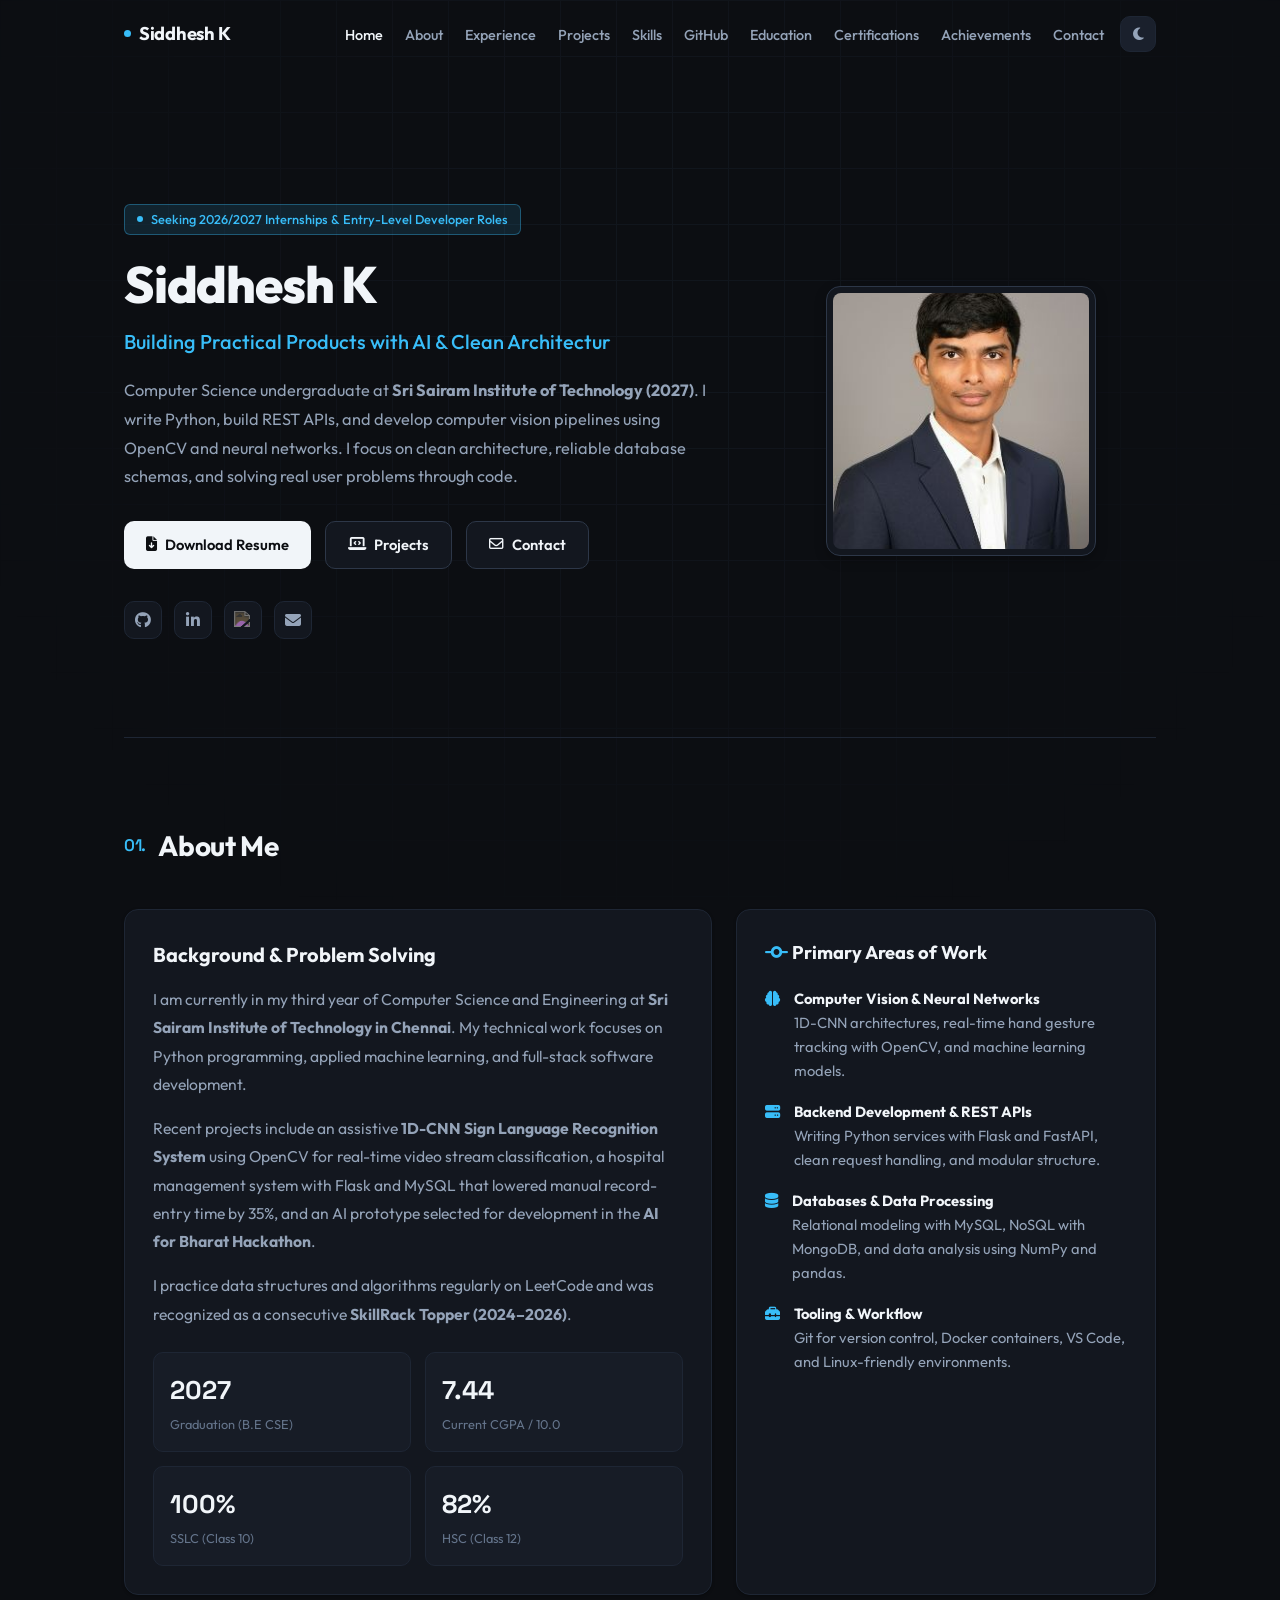
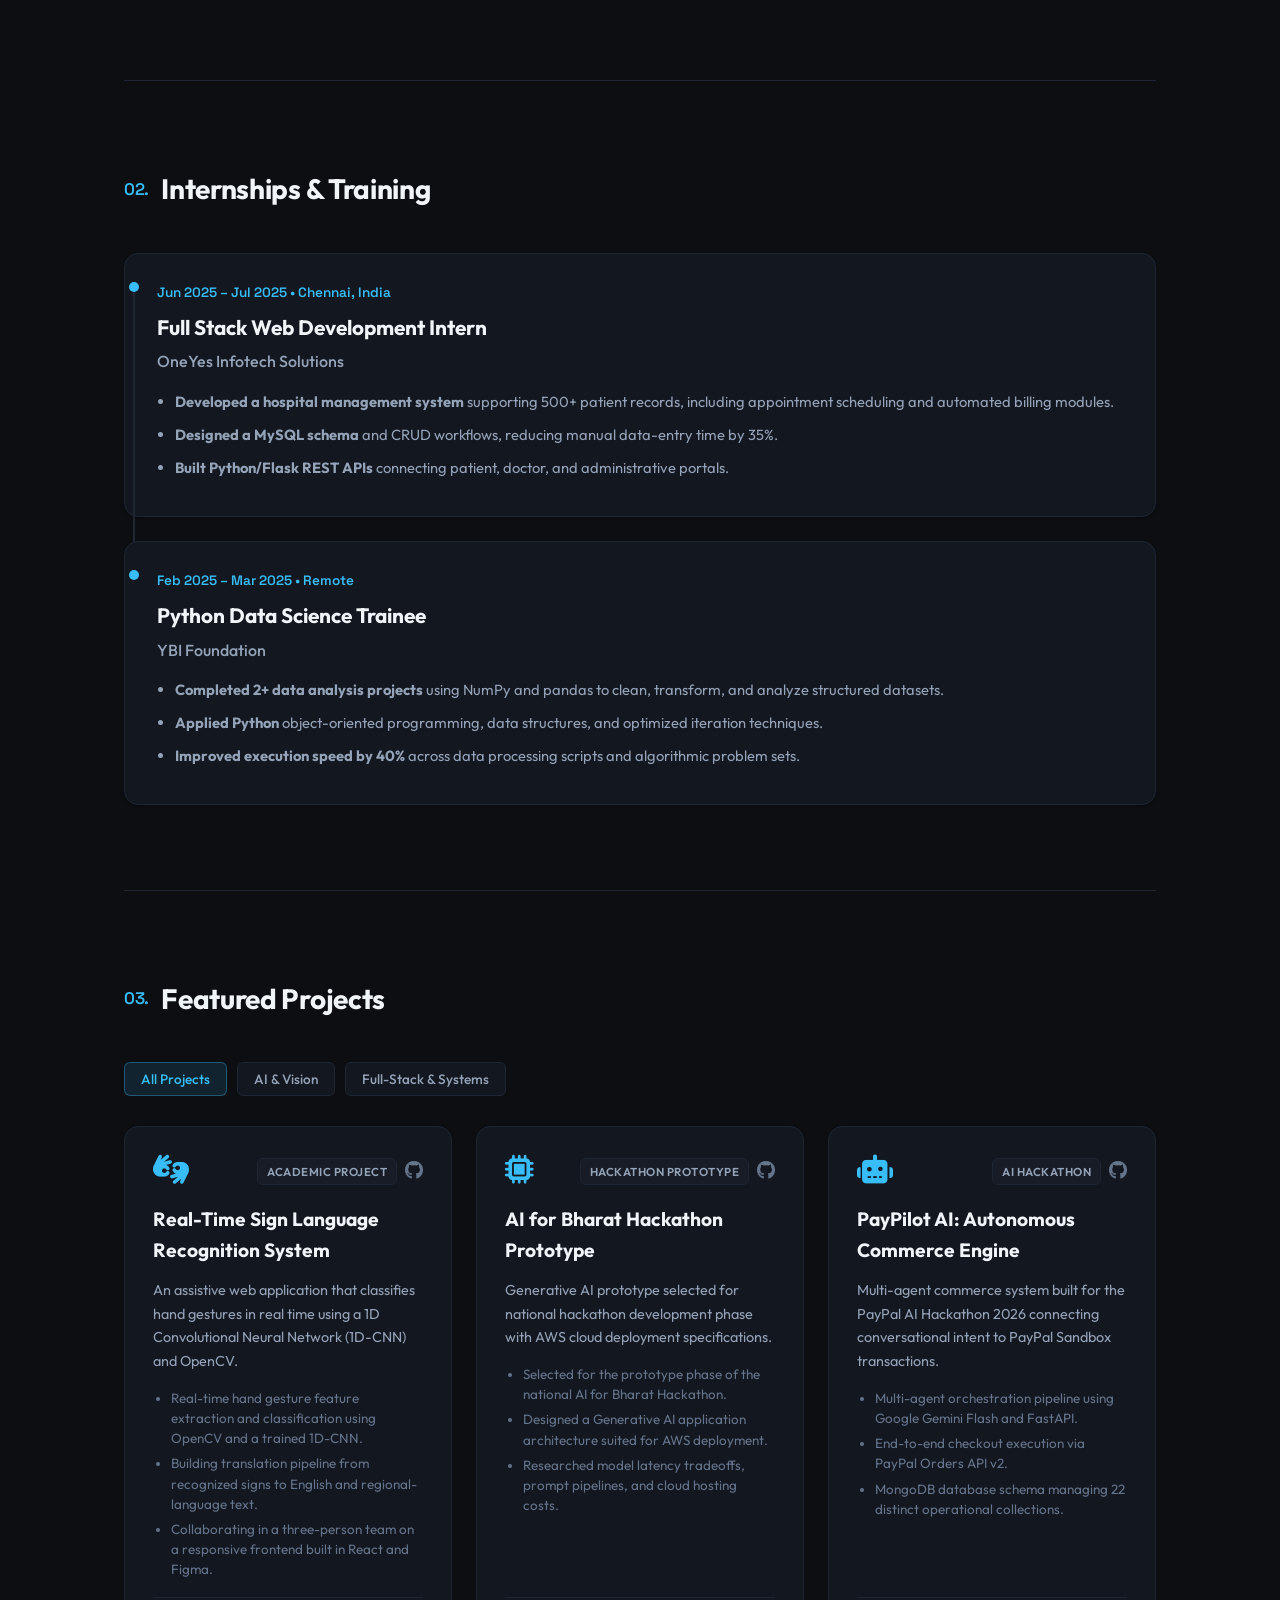
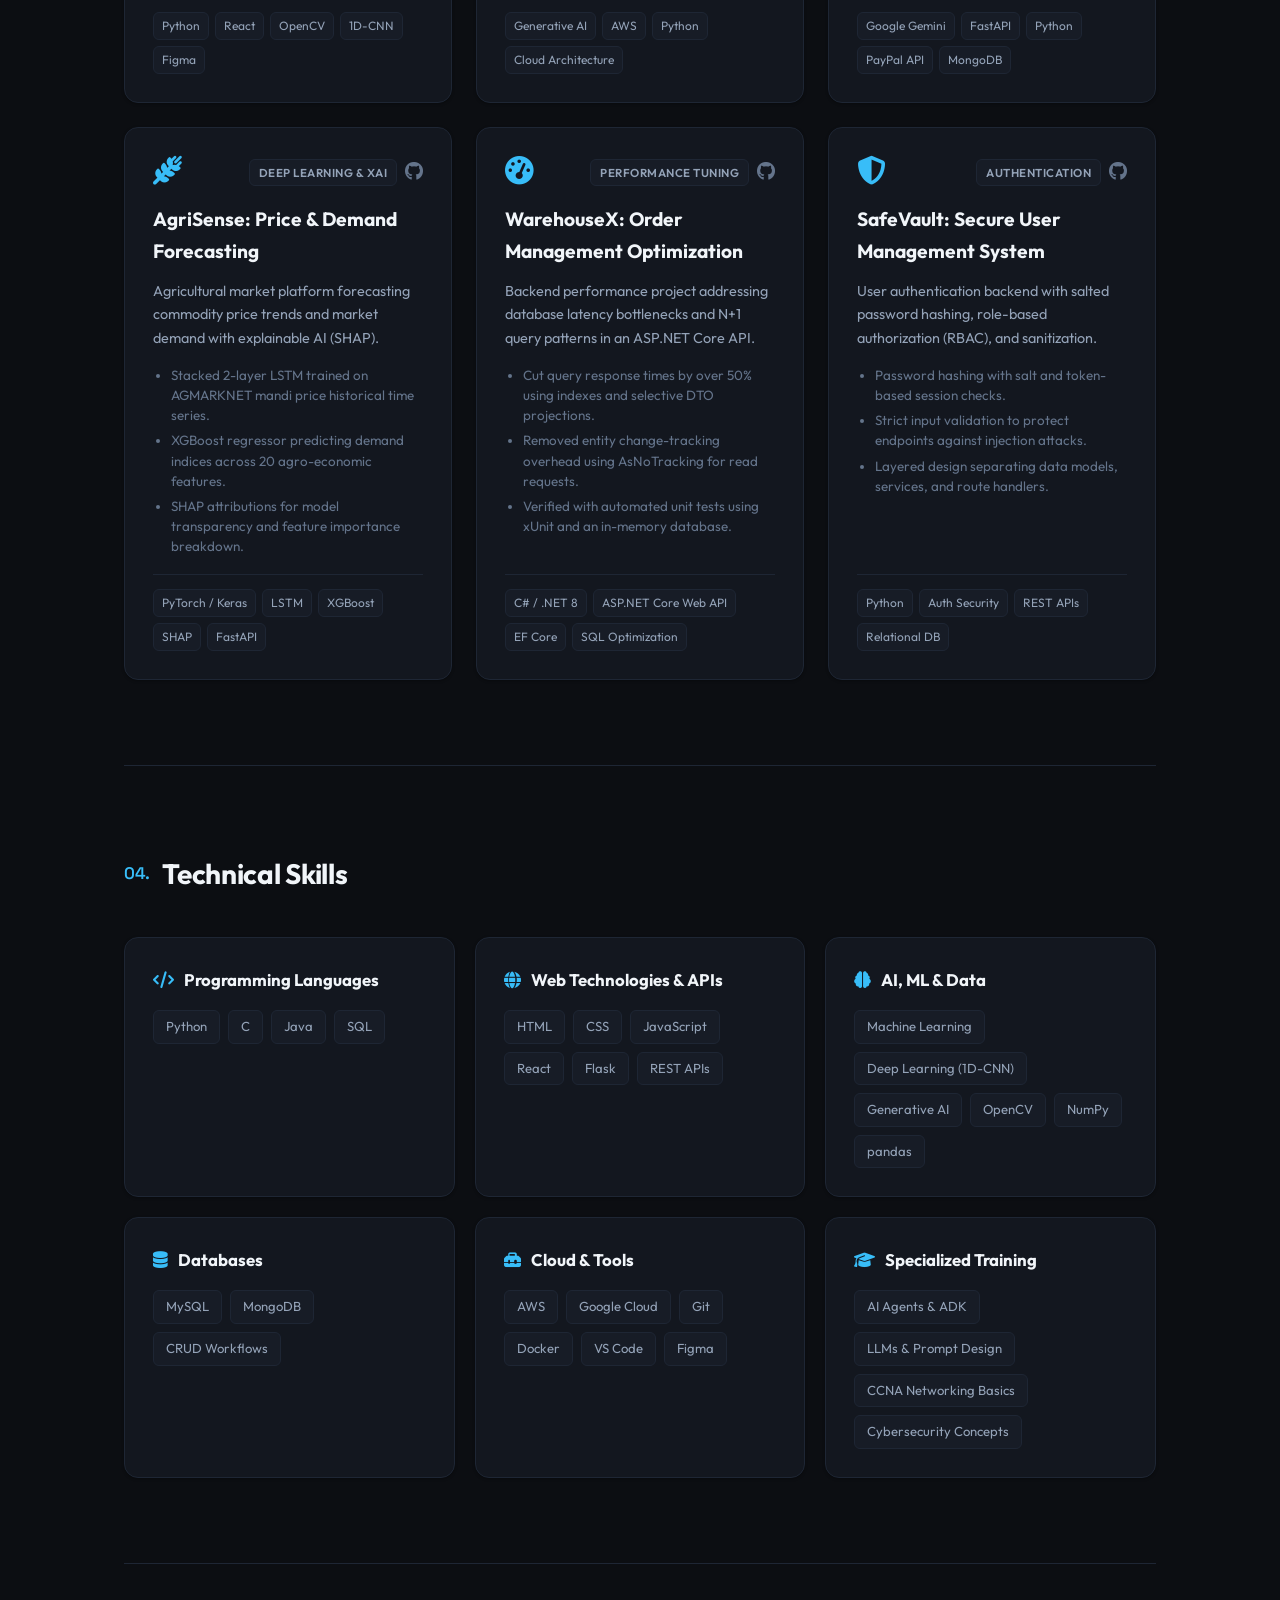
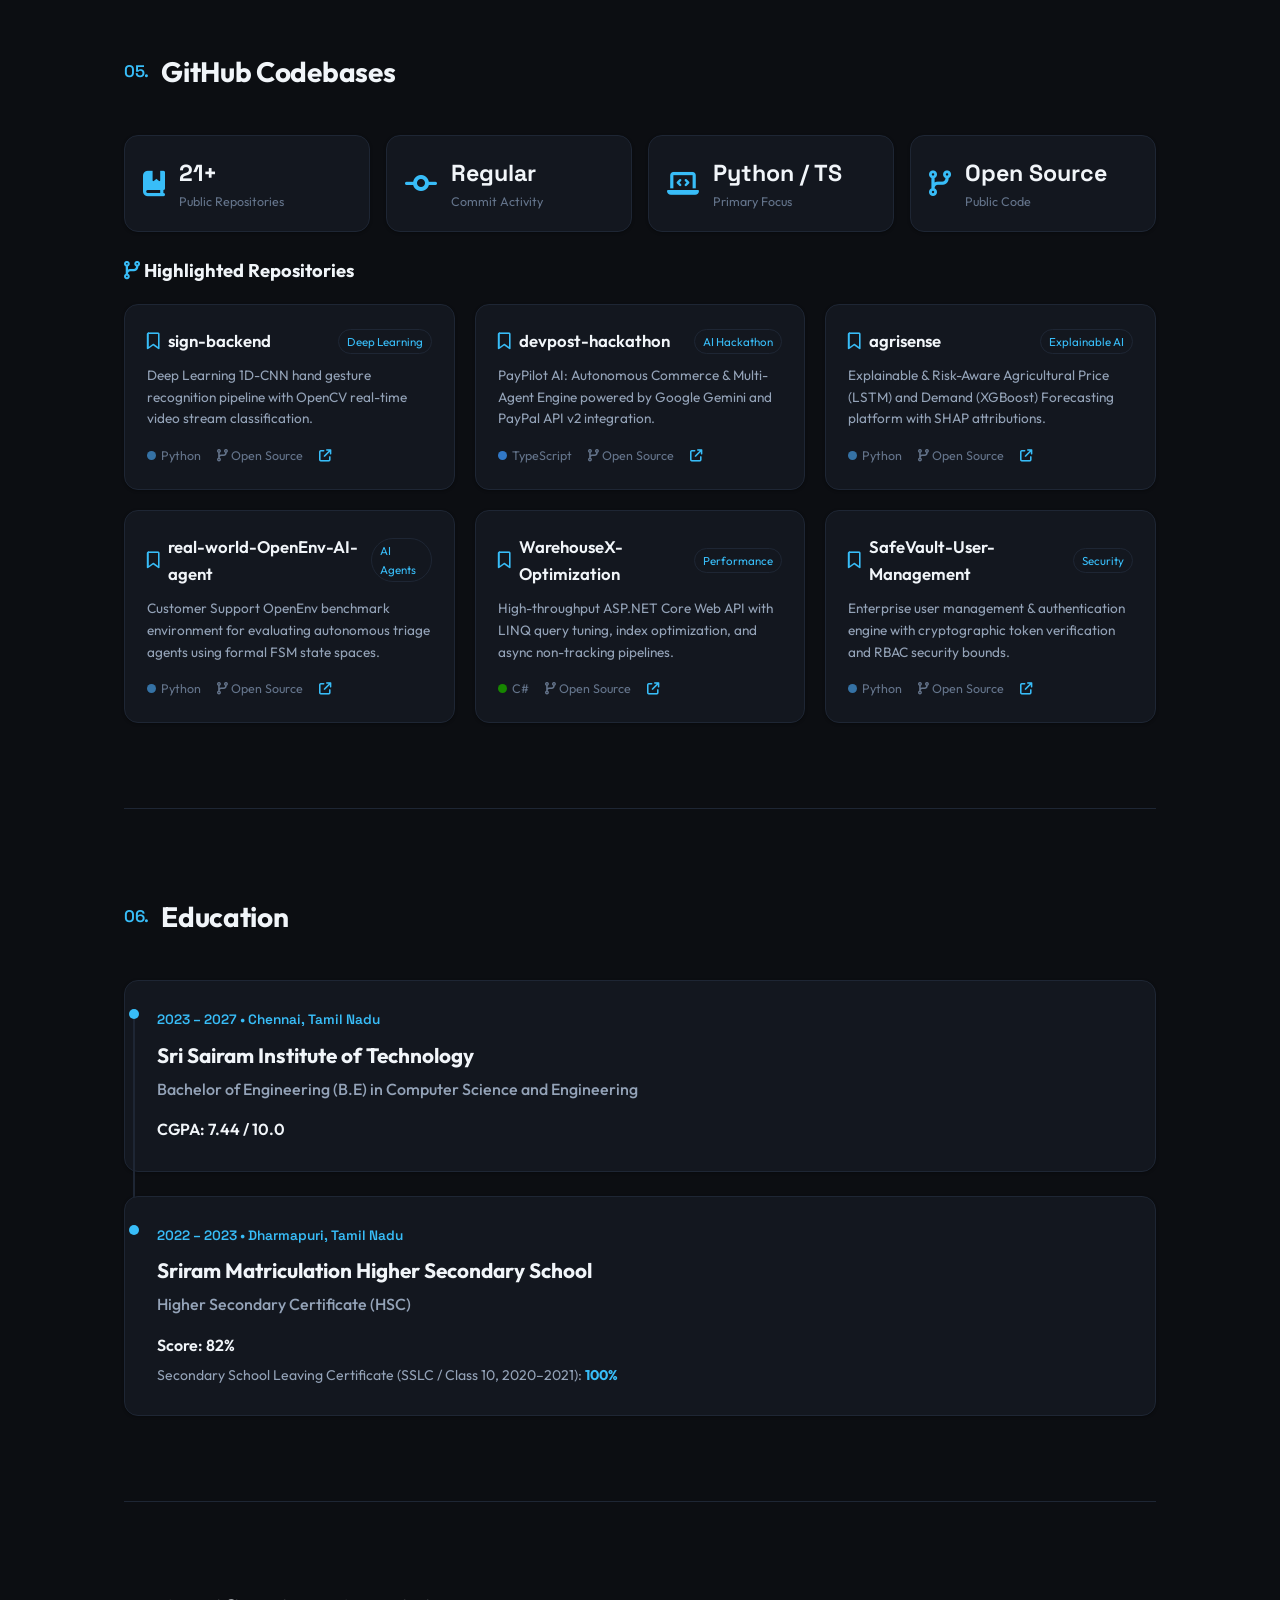
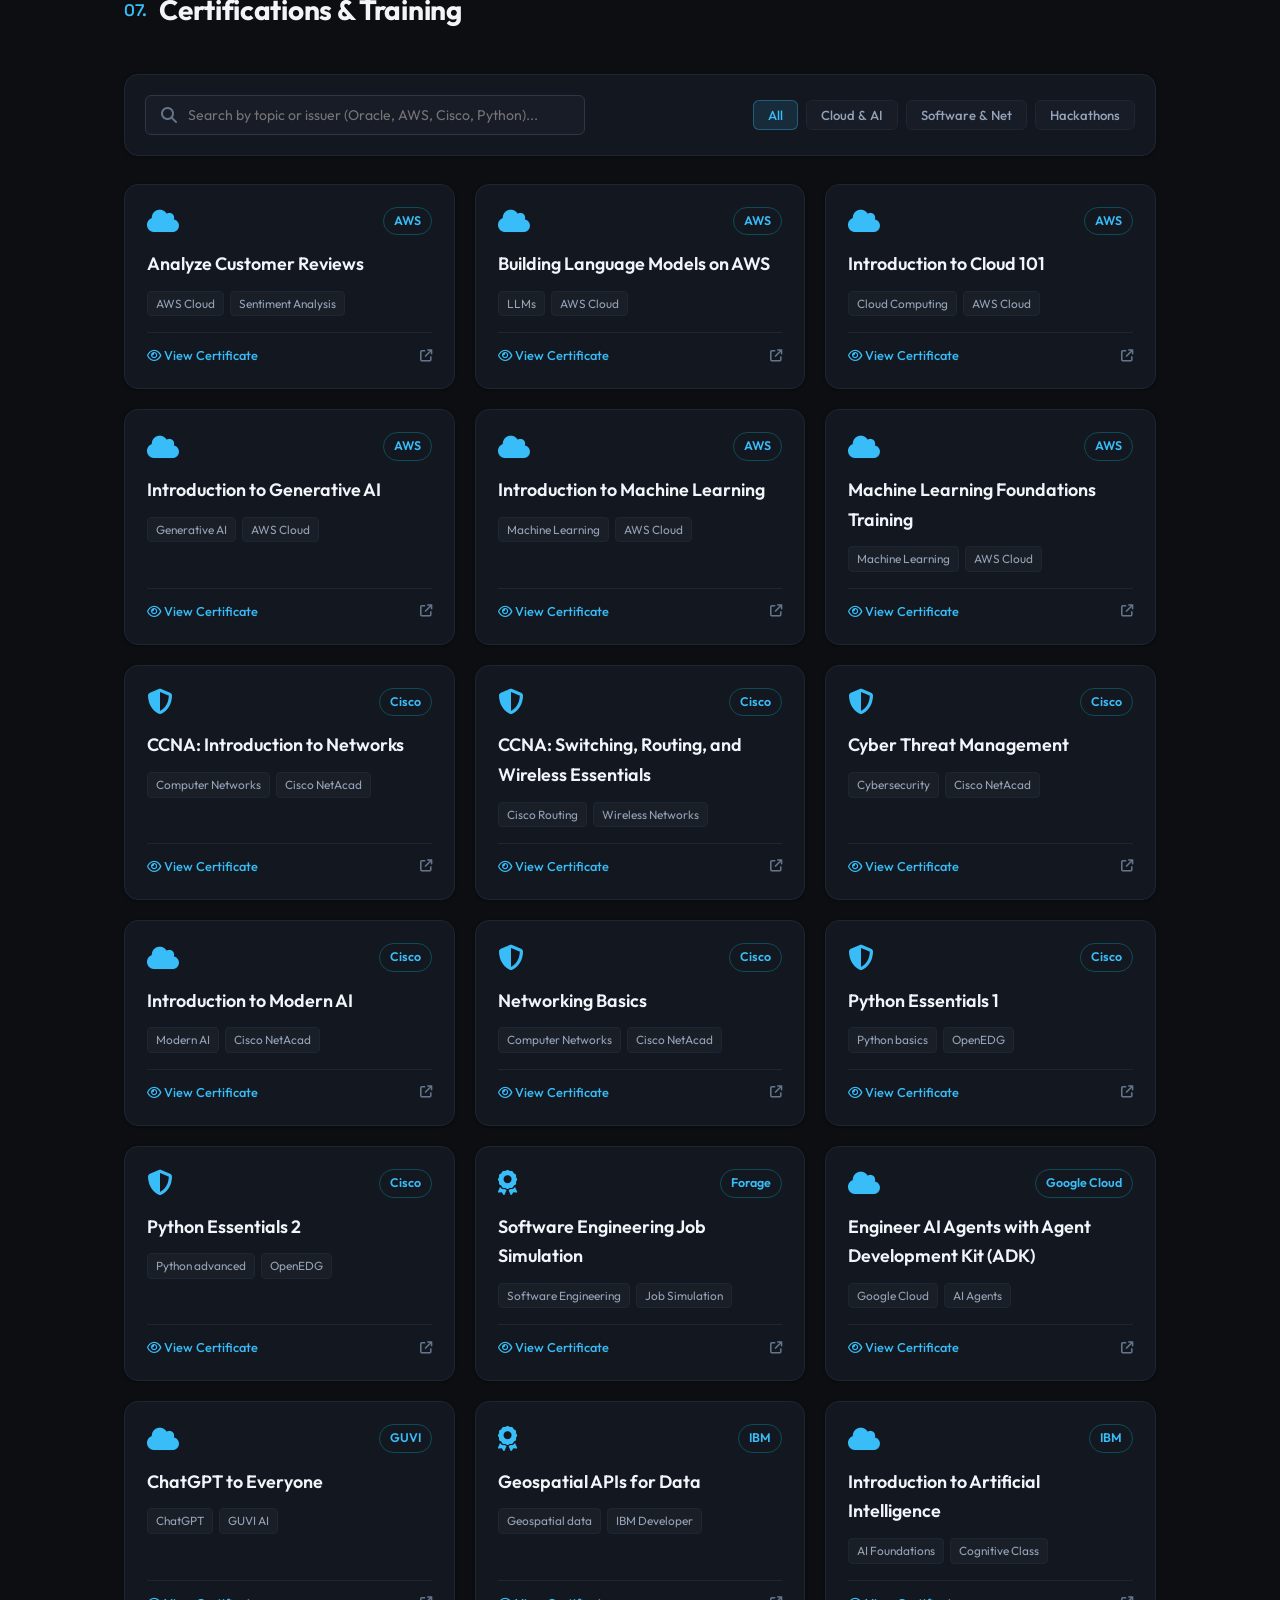
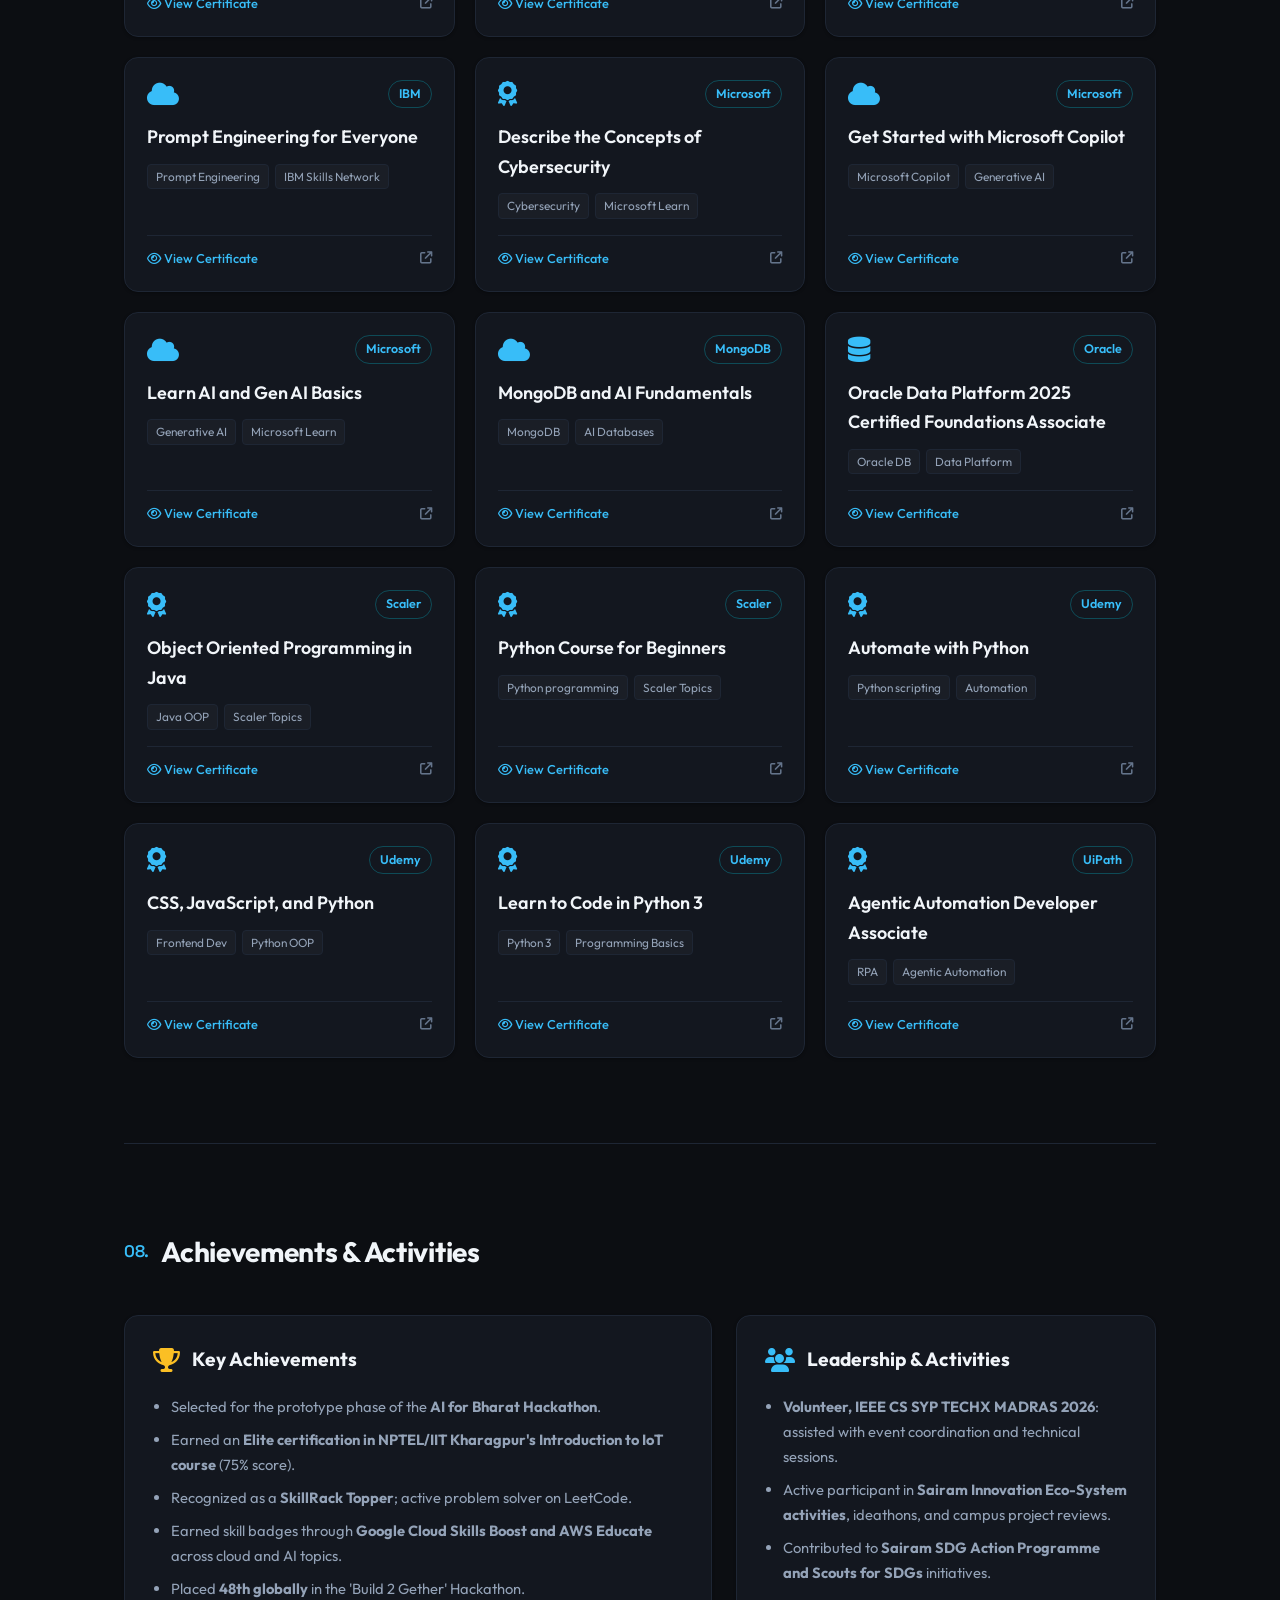
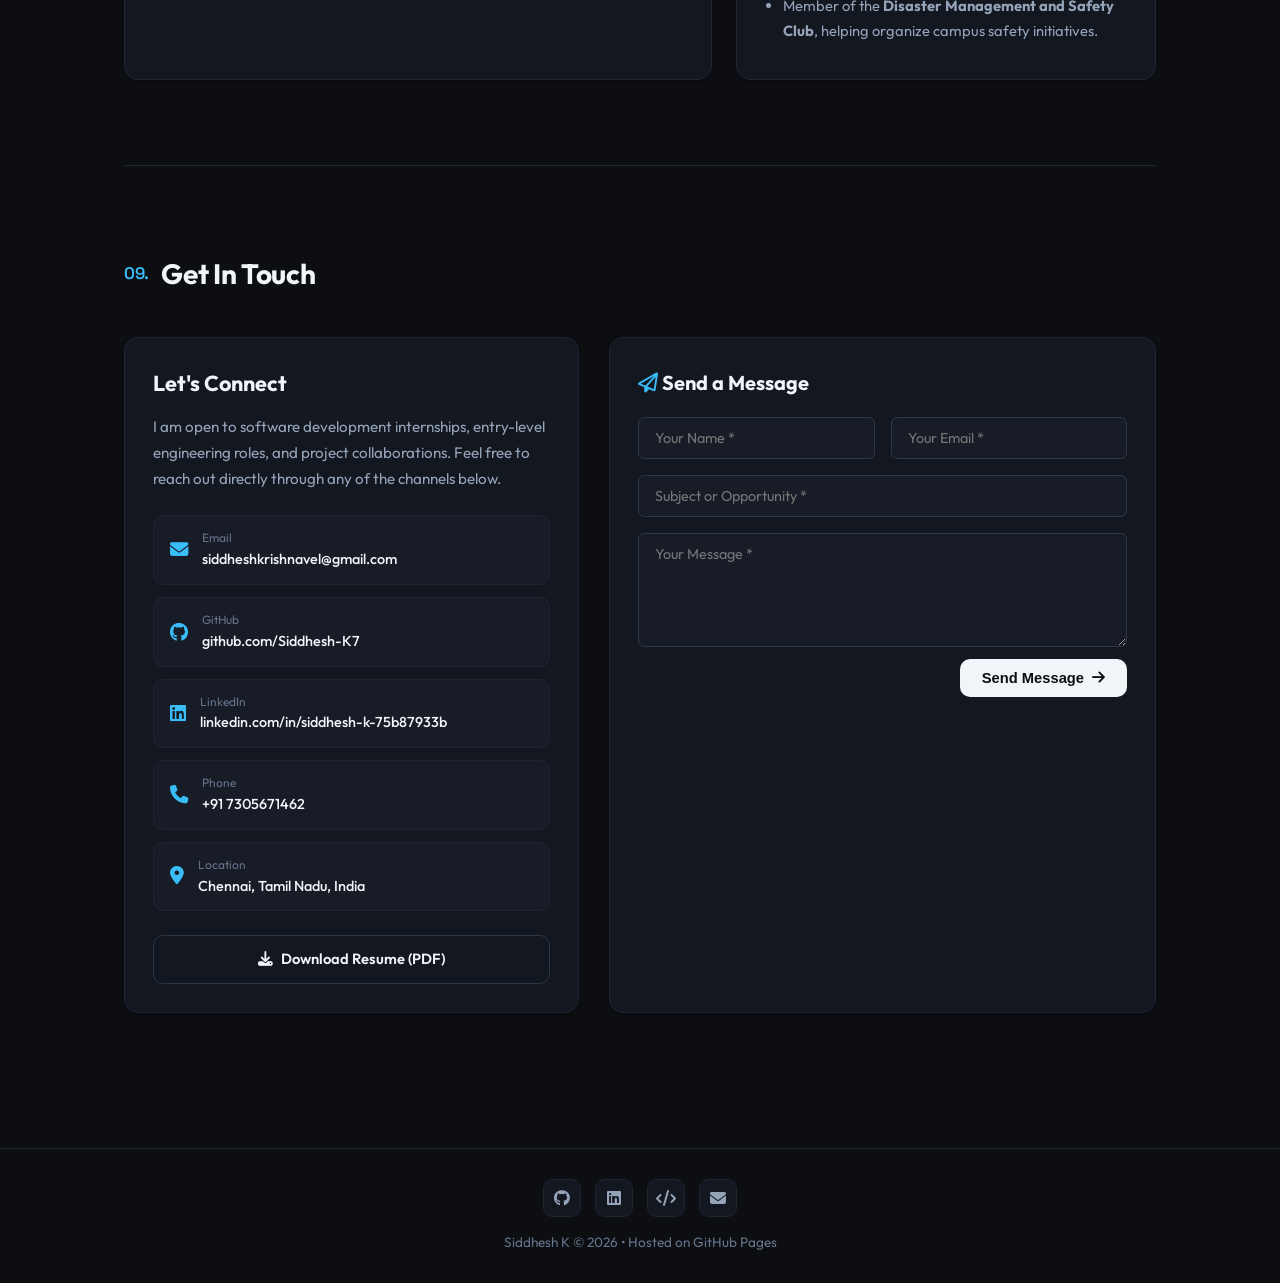
==== commit f75396ed: "fix: update LeetCode profile link to https://leetcode.com/u/siddhesh-k7/" ====
--- a/index.html
+++ b/index.html
@@ -49,7 +49,7 @@
       "sameAs": [
         "https://github.com/Siddhesh-K7",
         "https://www.linkedin.com/in/siddhesh-k-75b87933b",
-        "https://leetcode.com/u/aZbuzQuYMr/"
+        "https://leetcode.com/u/siddhesh-k7/"
       ]
     }
     </script>
@@ -162,7 +162,7 @@
                         <i class="fab fa-linkedin-in"></i>
                     </a>
 
-                    <a href="https://leetcode.com/u/aZbuzQuYMr/" target="_blank" rel="noopener noreferrer" class="social-icon leetcode-icon" title="LeetCode">
+                    <a href="https://leetcode.com/u/siddhesh-k7/" target="_blank" rel="noopener noreferrer" class="social-icon leetcode-icon" title="LeetCode">
                         <img src="https://cdn.jsdelivr.net/gh/simple-icons/simple-icons/icons/leetcode.svg" alt="LeetCode">
                     </a>
 
@@ -993,7 +993,7 @@
             <div style="display: flex; gap: 14px;">
                 <a href="https://github.com/Siddhesh-K7" target="_blank" rel="noopener noreferrer" class="social-icon"><i class="fab fa-github"></i></a>
                 <a href="https://www.linkedin.com/in/siddhesh-k-75b87933b" target="_blank" rel="noopener noreferrer" class="social-icon"><i class="fab fa-linkedin"></i></a>
-                <a href="https://leetcode.com/u/aZbuzQuYMr/" target="_blank" rel="noopener noreferrer" class="social-icon"><i class="fa-solid fa-code"></i></a>
+                <a href="https://leetcode.com/u/siddhesh-k7/" target="_blank" rel="noopener noreferrer" class="social-icon" title="LeetCode"><i class="fa-solid fa-code"></i></a>
                 <a href="mailto:siddheshkrishnavel@gmail.com" class="social-icon"><i class="fas fa-envelope"></i></a>
             </div>
             <p style="color: var(--text-muted); font-size: 0.85rem; text-align: center;">
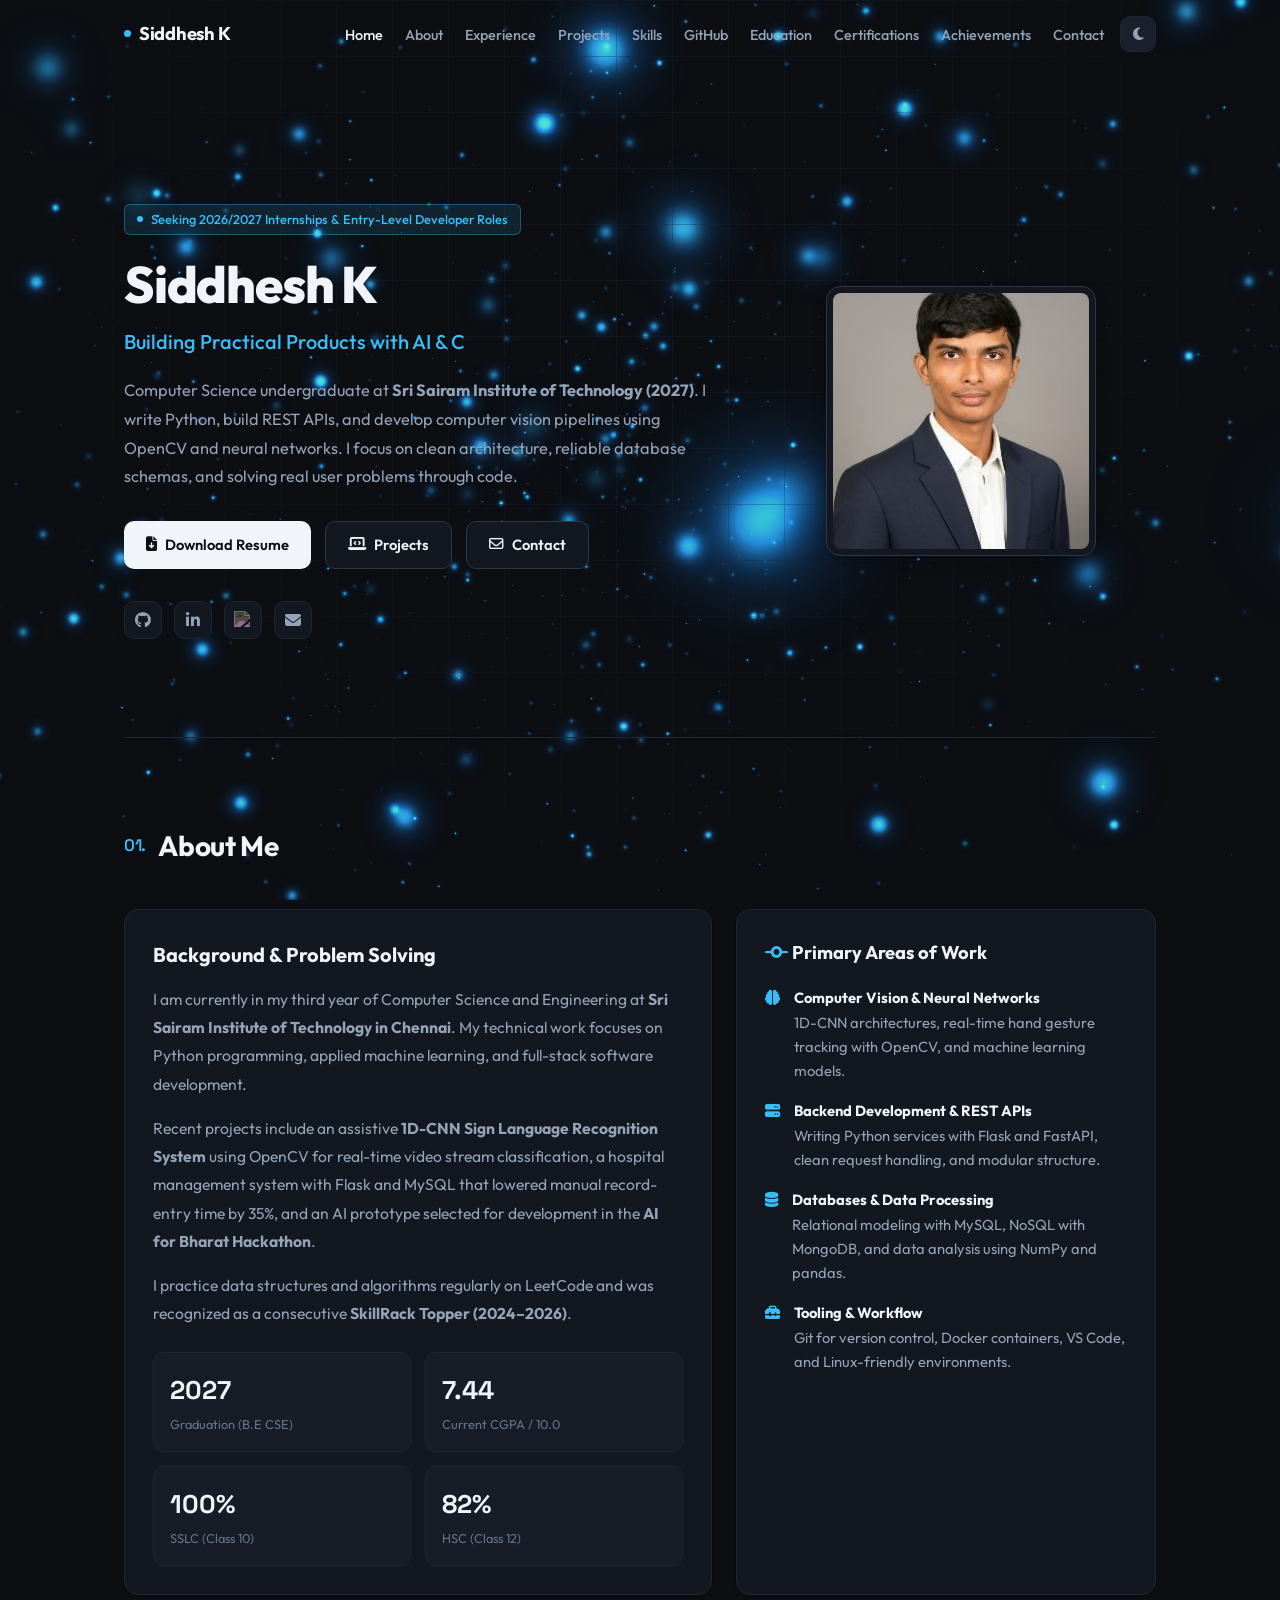
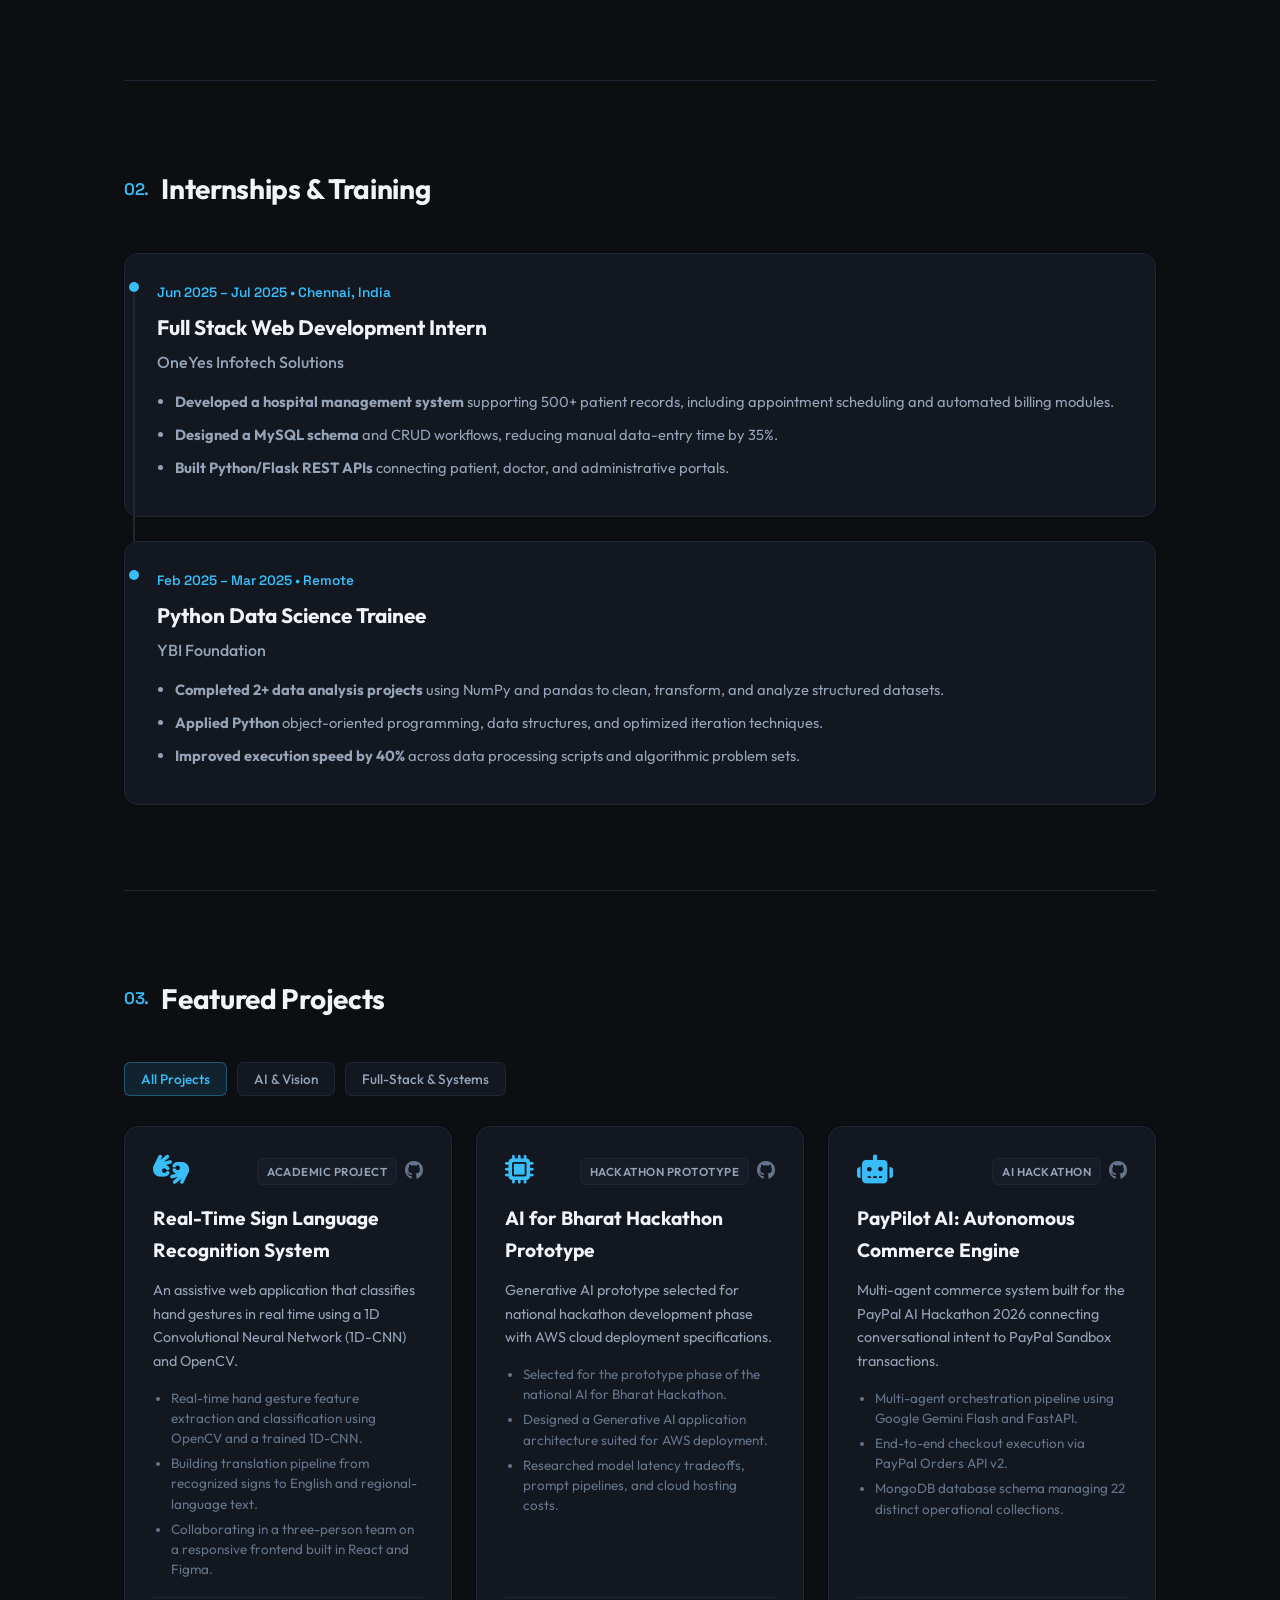
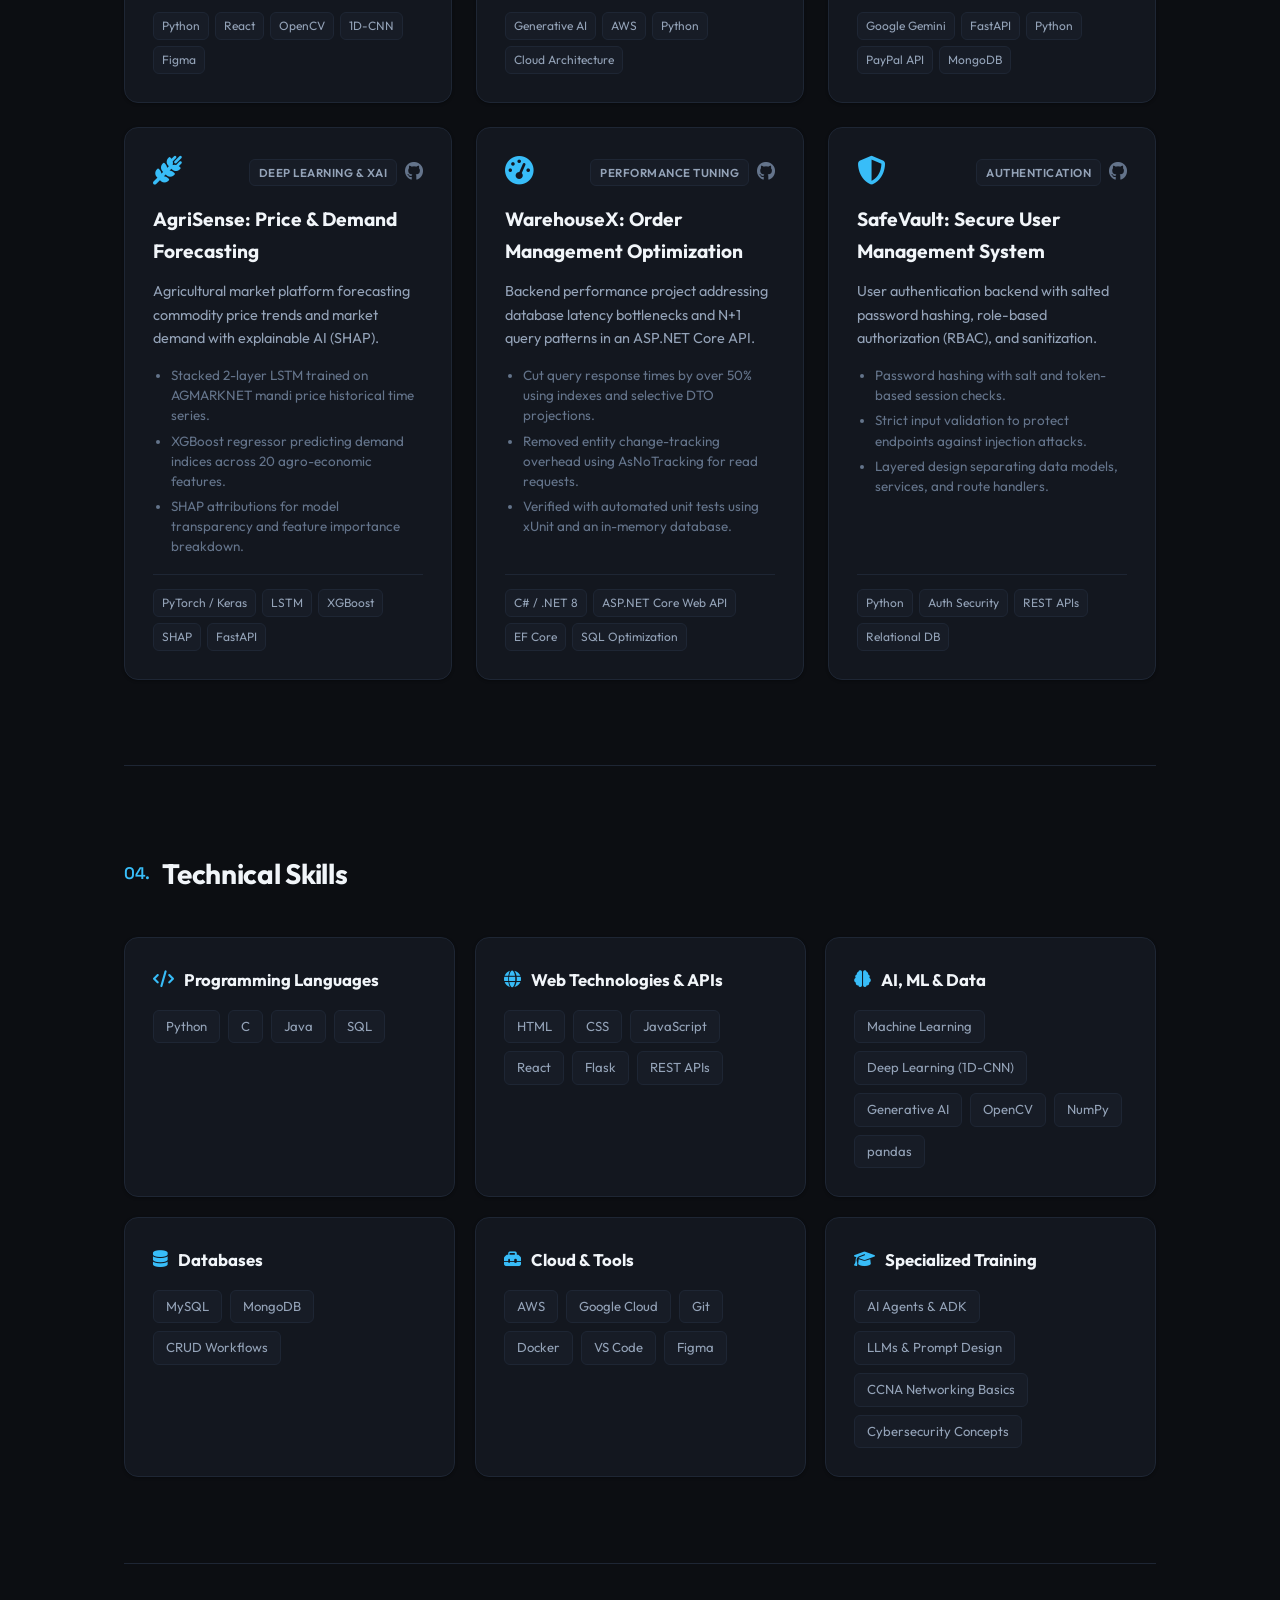
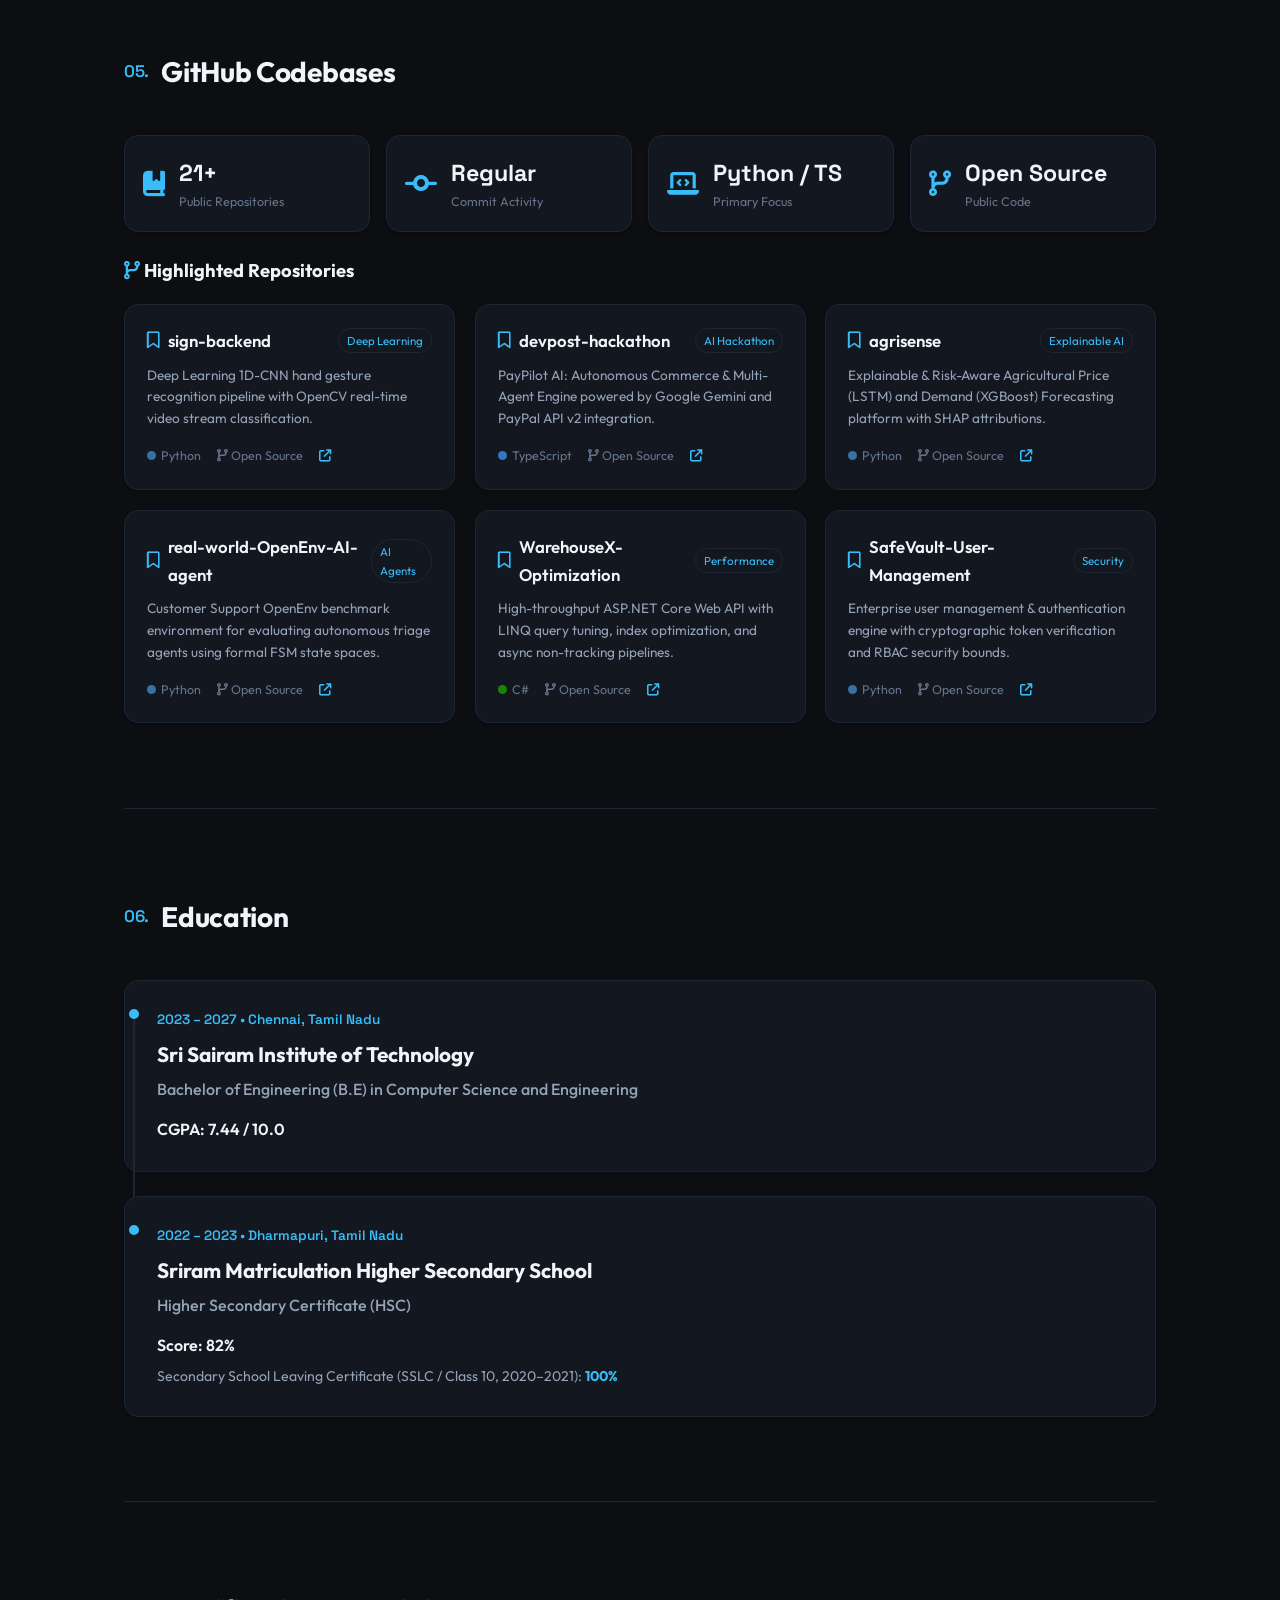
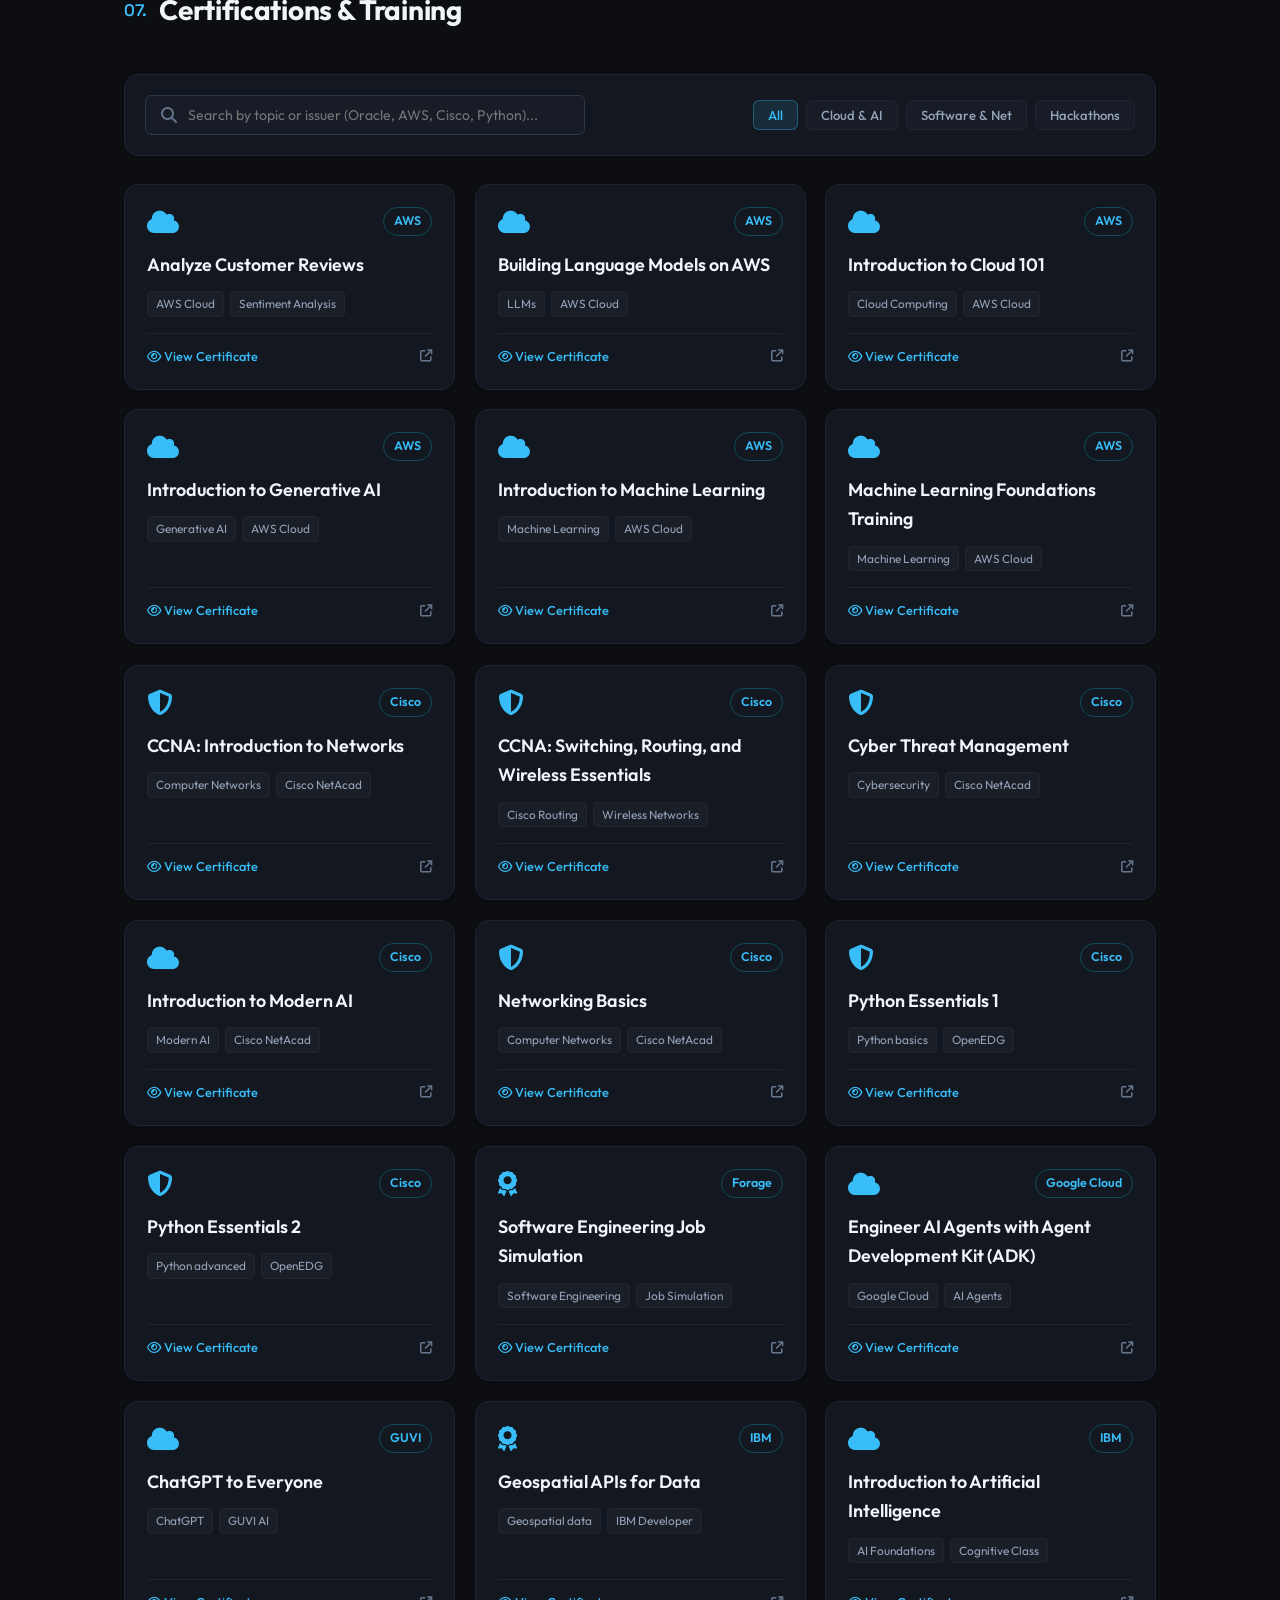
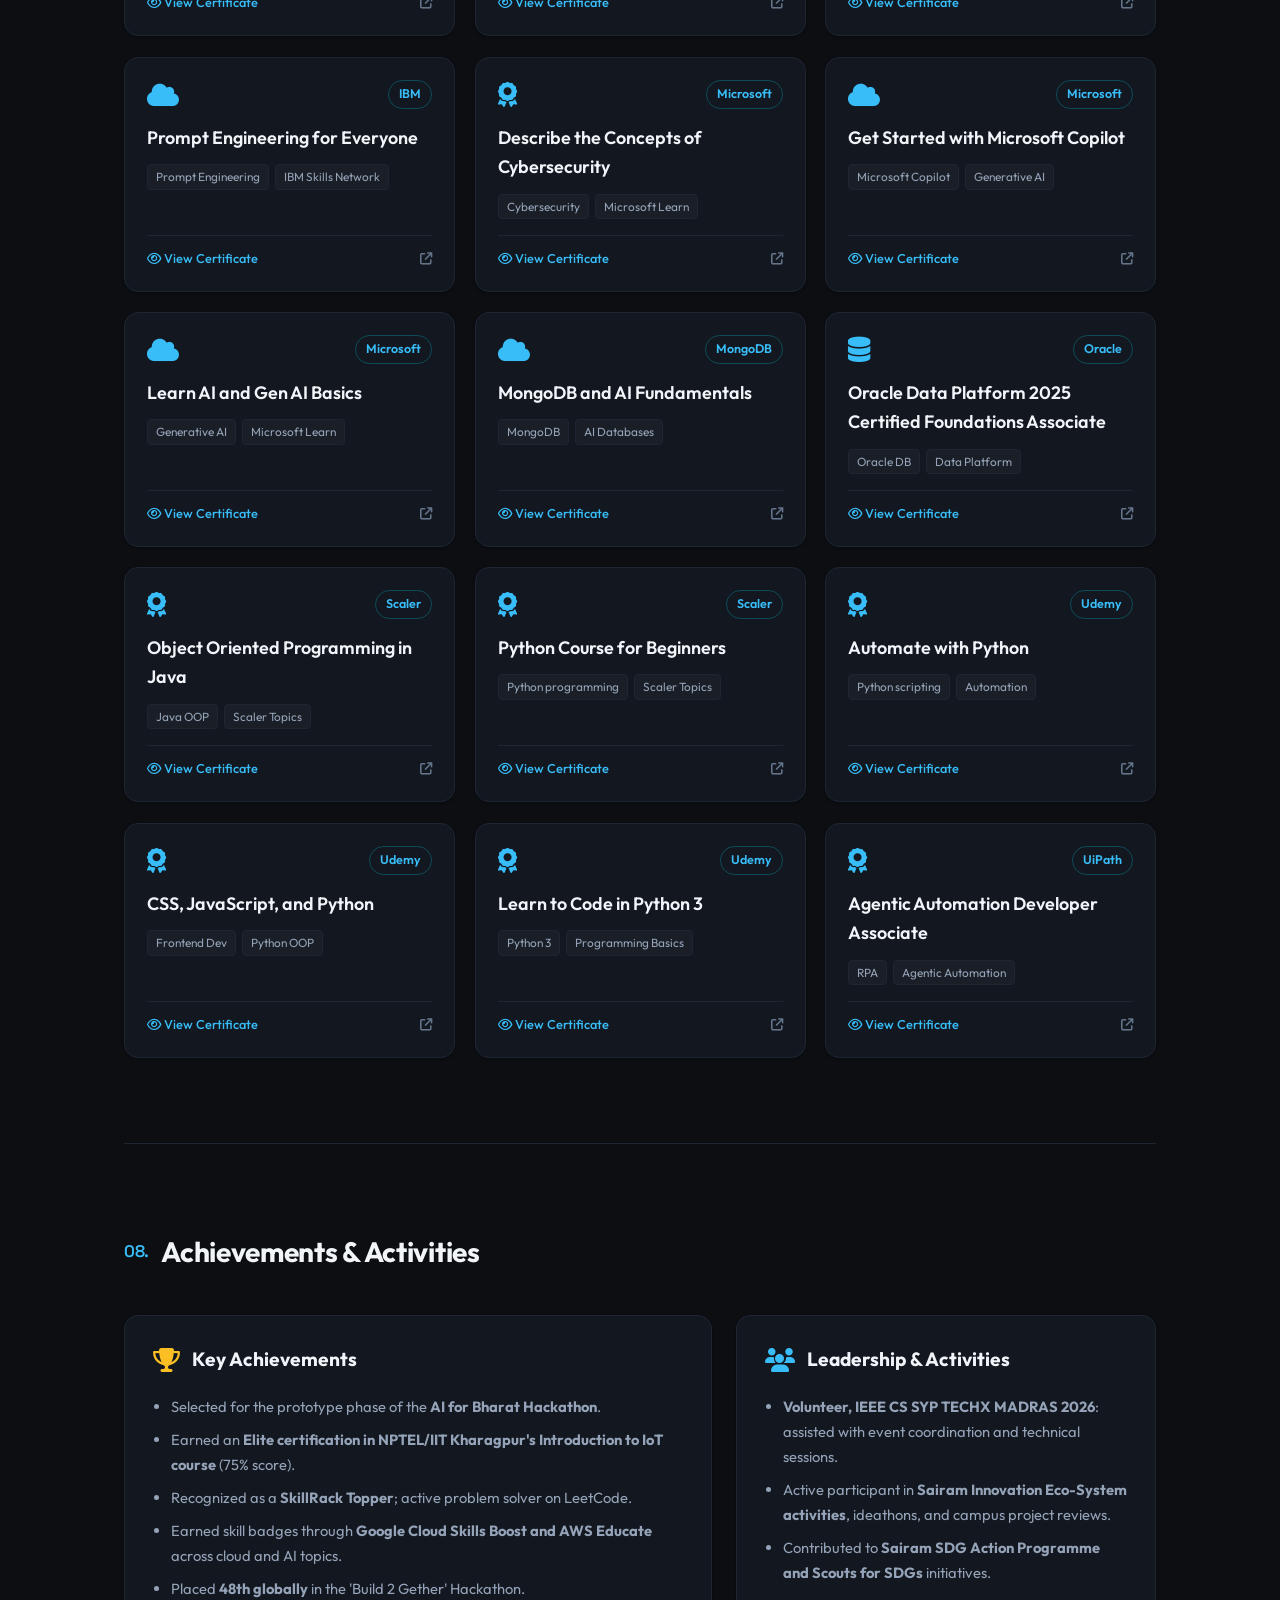
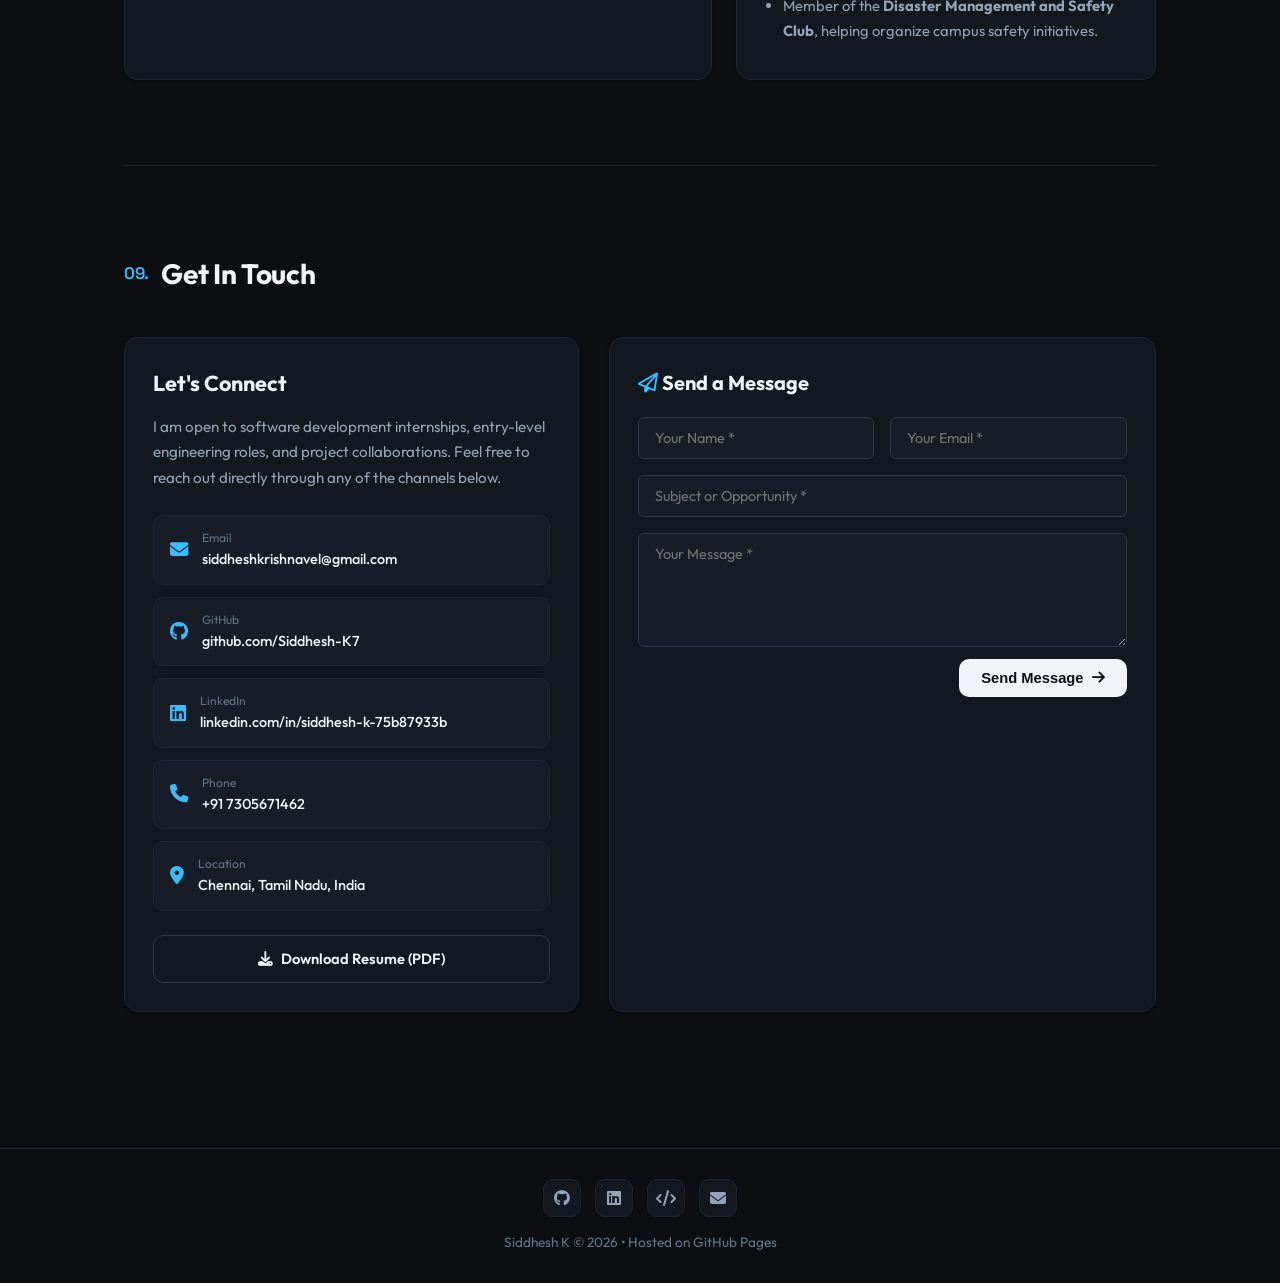
==== commit 918549cf: "feat: integrate interactive 3D WebGL particle starfield, glitch preloader, and dynamic ripple animat" ====
--- a/index.html
+++ b/index.html
@@ -68,6 +68,31 @@
 
 <body>
 
+    <!-- Glitch / Statement Screen Preloader (Inspired by reference) -->
+    <div id="glitch-loader" class="glitch-loader" role="progressbar" aria-valuemin="0" aria-valuemax="100" aria-valuenow="0" aria-label="Loading portfolio experience">
+        <div class="glitch-loader__veil"></div>
+        <div class="glitch-loader__count" aria-hidden="true">
+            <span id="loader-percent">00</span>
+        </div>
+        <div class="glitch-loader__center">
+            <p class="glitch-loader__statement" id="loader-statement" aria-hidden="true">
+                <span class="glitch-loader__word">BUILDING</span>
+                <span class="glitch-loader__word glitch-loader__word--cyan">PRACTICAL</span>
+                <span class="glitch-loader__word">SOLUTIONS</span>
+                <span class="glitch-loader__word">THROUGH</span>
+                <span class="glitch-loader__word glitch-loader__word--cyan">CODE</span>
+            </p>
+            <p class="glitch-loader__frag glitch-loader__frag--0" aria-hidden="true">BUILDING PRACTICAL SOLUTIONS THROUGH CODE</p>
+            <p class="glitch-loader__frag glitch-loader__frag--1" aria-hidden="true">BUILDING PRACTICAL SOLUTIONS THROUGH CODE</p>
+            <p class="glitch-loader__frag glitch-loader__frag--2" aria-hidden="true">BUILDING PRACTICAL SOLUTIONS THROUGH CODE</p>
+            <p class="glitch-loader__frag glitch-loader__frag--3" aria-hidden="true">BUILDING PRACTICAL SOLUTIONS THROUGH CODE</p>
+            <p class="glitch-loader__frag glitch-loader__frag--4" aria-hidden="true">BUILDING PRACTICAL SOLUTIONS THROUGH CODE</p>
+        </div>
+    </div>
+
+    <!-- WebGL Particle Starfield Canvas -->
+    <canvas id="bg-starfield" class="bg-starfield-canvas"></canvas>
+
     <!-- Subtle Technical Grid Overlay -->
     <div class="grid-bg-overlay"></div>
 
@@ -1034,6 +1059,7 @@
     </div>
 
     <!-- Scripts -->
+    <script src="three.min.js"></script>
     <script src="certificates-data.js"></script>
     <script src="script.js"></script>
 </body>
--- a/style.css
+++ b/style.css
@@ -1290,3 +1290,257 @@
     opacity: 1;
     transform: translateY(0);
 }
+
+/* ========================================================
+   Interactive WebGL Canvas & Particle Background
+======================================================== */
+.bg-starfield-canvas {
+    position: fixed;
+    top: 0;
+    left: 0;
+    width: 100vw;
+    height: 100vh;
+    pointer-events: none;
+    z-index: 0;
+    opacity: 0.85;
+    transition: opacity 0.5s ease;
+}
+
+[data-theme="light"] .bg-starfield-canvas {
+    opacity: 0.35;
+}
+
+/* ========================================================
+   Interactive Click Ripple Effect (.pf-ripple)
+======================================================== */
+.pf-ripple {
+    pointer-events: none;
+    border: 1.5px solid rgba(56, 189, 248, 0.7);
+    border-radius: 9999px;
+    width: 18px;
+    height: 18px;
+    margin: -9px 0 0 -9px;
+    animation: 0.85s cubic-bezier(0.2, 0.7, 0.3, 1) forwards pf-ripple;
+    position: fixed;
+    z-index: 9999;
+}
+
+@keyframes pf-ripple {
+    0% {
+        opacity: 1;
+        transform: scale(0.3);
+    }
+    100% {
+        opacity: 0;
+        transform: scale(14);
+    }
+}
+
+/* ========================================================
+   Glitch Statement Preloader (Inspired by reference)
+======================================================== */
+.glitch-loader {
+    z-index: 10000;
+    pointer-events: auto;
+    color: #f1f5f9;
+    user-select: none;
+    -webkit-user-select: none;
+    font-family: var(--font-sans);
+    position: fixed;
+    inset: 0;
+    overflow: hidden;
+    background: #080a0f;
+    transition: opacity 0.4s ease;
+}
+
+.glitch-loader__veil {
+    background: #080a0f;
+    position: absolute;
+    inset: 0;
+}
+
+.glitch-loader__count {
+    font-family: var(--font-mono);
+    font-size: clamp(4rem, 12vw, 10rem);
+    font-weight: 800;
+    line-height: 1;
+    position: absolute;
+    top: clamp(1.2rem, 3vw, 2.5rem);
+    left: clamp(1.2rem, 3vw, 2.5rem);
+    color: rgba(255, 255, 255, 0.15);
+    letter-spacing: -0.05em;
+}
+
+.glitch-loader__center {
+    position: absolute;
+    inset: 0;
+    display: grid;
+    place-items: center;
+    padding: 0 1.5rem;
+}
+
+.glitch-loader__center > p {
+    grid-area: 1 / 1;
+}
+
+.glitch-loader__statement,
+.glitch-loader__frag {
+    text-align: center;
+    text-transform: uppercase;
+    letter-spacing: 0.1em;
+    max-width: 58rem;
+    font-size: clamp(1.2rem, 3.2vw, 2.4rem);
+    font-weight: 600;
+    line-height: 1.35;
+}
+
+.glitch-loader__statement {
+    transition: filter 0.2s linear;
+}
+
+.glitch-loader__word {
+    margin: 0 0.2em;
+    display: inline-block;
+    color: #e2e8f0;
+}
+
+.glitch-loader__word--cyan {
+    color: var(--accent-primary);
+    text-shadow: 0 0 16px rgba(56, 189, 248, 0.6);
+    font-weight: 800;
+}
+
+.glitch-loader__frag {
+    opacity: 0;
+    color: #e2e8f0;
+}
+
+.glitch-loader__frag--0 { clip-path: inset(0 0 80%); }
+.glitch-loader__frag--1 { clip-path: inset(20% 0 60%); }
+.glitch-loader__frag--2 { clip-path: inset(40% 0 40%); }
+.glitch-loader__frag--3 { clip-path: inset(60% 0 20%); }
+.glitch-loader__frag--4 { clip-path: inset(80% 0 0); }
+
+.glitch-loader.is-revealing {
+    pointer-events: none;
+}
+
+.glitch-loader.is-revealing .glitch-loader__statement {
+    animation: 0.12s steps(2, end) forwards loader-hide;
+}
+
+.glitch-loader.is-revealing .glitch-loader__frag {
+    animation: 0.65s cubic-bezier(0.6, 0, 0.4, 1) forwards loader-frag;
+}
+
+.glitch-loader.is-revealing .glitch-loader__frag--1 {
+    --dx: -1;
+    animation-delay: 35ms;
+}
+
+.glitch-loader.is-revealing .glitch-loader__frag--3 {
+    --dx: -1;
+    animation-delay: 75ms;
+}
+
+.glitch-loader.is-revealing .glitch-loader__frag--2 {
+    animation-delay: 20ms;
+}
+
+.glitch-loader.is-revealing .glitch-loader__count {
+    animation: 0.25s steps(3, end) forwards loader-hide;
+}
+
+.glitch-loader.is-revealing .glitch-loader__veil {
+    animation: 0.75s ease-in forwards loader-veil;
+}
+
+@keyframes loader-hide {
+    to { opacity: 0; }
+}
+
+@keyframes loader-frag {
+    0% {
+        opacity: 1;
+        filter: none;
+        transform: none;
+    }
+    30% {
+        opacity: 1;
+        transform: translate(calc(var(--dx, 1) * 22px));
+        text-shadow: 3px 0 var(--accent-primary), -3px 0 rgba(239, 68, 68, 0.8);
+    }
+    100% {
+        opacity: 0;
+        transform: translate(calc(var(--dx, 1) * 110px));
+        filter: blur(8px);
+    }
+}
+
+@keyframes loader-veil {
+    0% {
+        opacity: 1;
+        clip-path: none;
+    }
+    20% {
+        opacity: 0.95;
+        clip-path: polygon(0 0, 100% 0, 100% 30%, 0 30%, 0 36%, 100% 36%, 100% 100%, 0 100%);
+    }
+    40% {
+        opacity: 0.8;
+        transform: translate(-10px);
+    }
+    60% {
+        opacity: 0.5;
+        clip-path: none;
+        backdrop-filter: blur(6px);
+        -webkit-backdrop-filter: blur(6px);
+        transform: none;
+    }
+    100% {
+        opacity: 0;
+        backdrop-filter: blur(0px);
+        -webkit-backdrop-filter: blur(0px);
+    }
+}
+
+/* ========================================================
+   Glassmorphism 2.0 & Dynamic Hover Lighting
+======================================================== */
+.glass-card {
+    position: relative;
+    transition: transform 0.22s cubic-bezier(0.2, 0, 0, 1), 
+                box-shadow 0.22s cubic-bezier(0.2, 0, 0, 1), 
+                border-color 0.2s ease;
+    will-change: transform;
+}
+
+.glass-card:hover {
+    transform: translateY(-4px);
+    border-color: rgba(56, 189, 248, 0.4) !important;
+    box-shadow: 0 12px 30px -10px rgba(0, 0, 0, 0.6), 
+                0 0 20px -4px rgba(56, 189, 248, 0.15) !important;
+}
+
+[data-theme="light"] .glass-card:hover {
+    box-shadow: 0 12px 30px -10px rgba(0, 0, 0, 0.08), 
+                0 0 20px -4px rgba(2, 132, 199, 0.12) !important;
+}
+
+/* Magnetic subtle hover on buttons & social icons */
+.btn, .social-icon, .filter-pill, .project-filter-btn {
+    transition: transform 0.18s cubic-bezier(0.2, 0.8, 0.4, 1), 
+                background-color 0.18s ease, 
+                border-color 0.18s ease, 
+                box-shadow 0.18s ease;
+}
+
+.social-icon:hover {
+    transform: translateY(-3px) scale(1.06);
+}
+
+.btn-primary:hover {
+    transform: translateY(-2px);
+    box-shadow: 0 6px 18px -4px rgba(56, 189, 248, 0.35);
+}
+
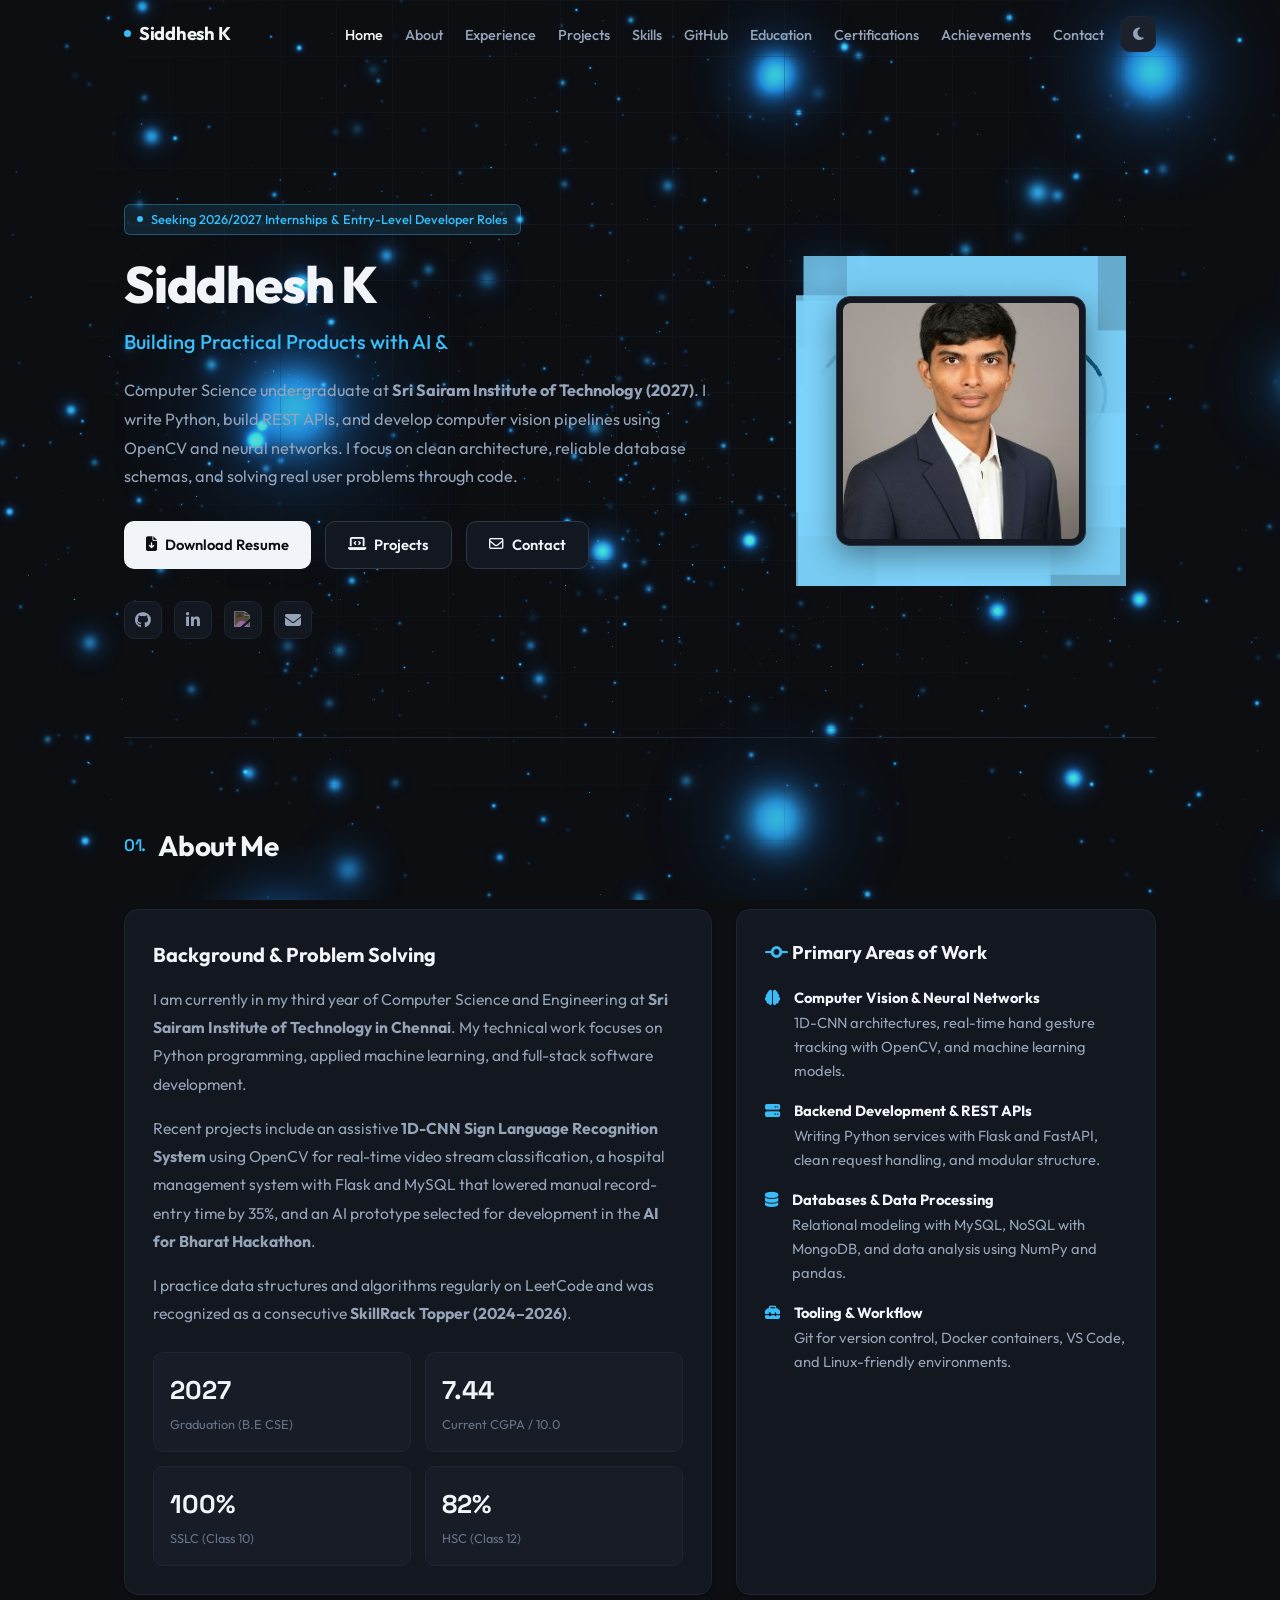
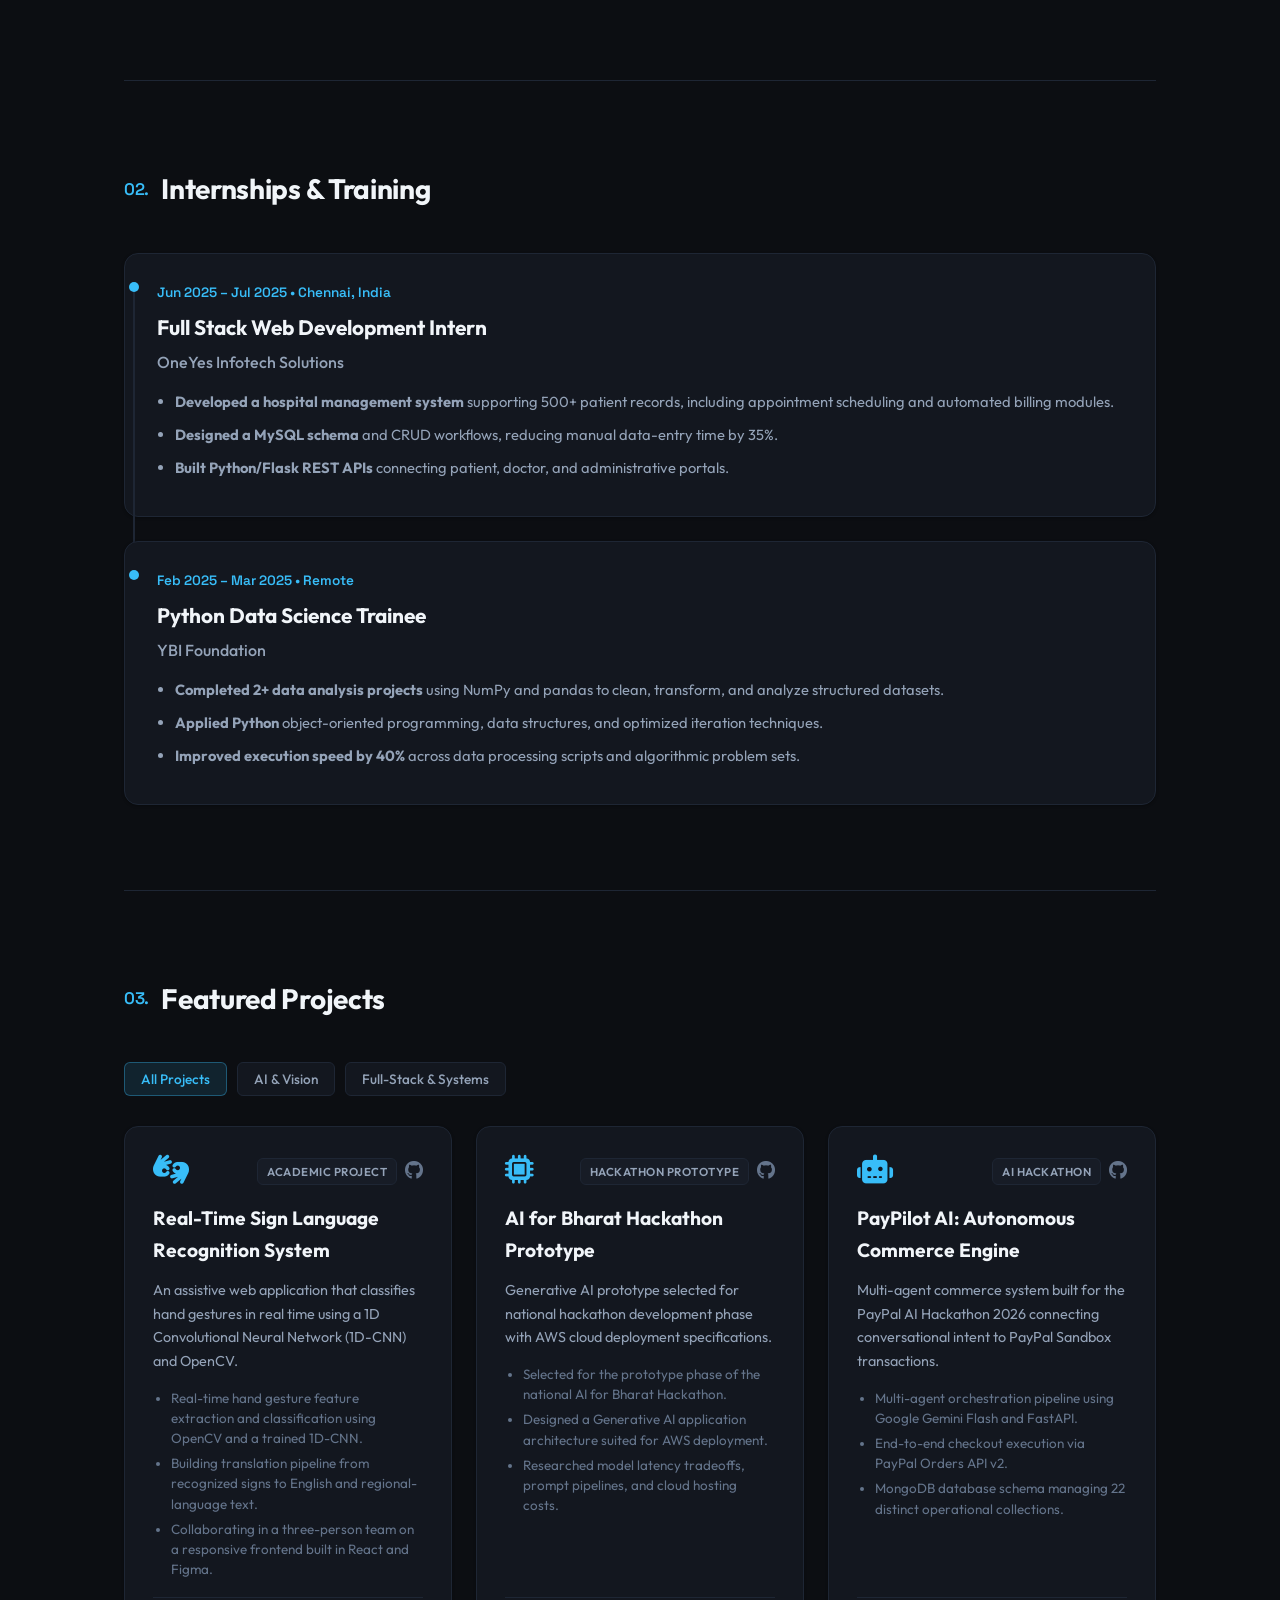
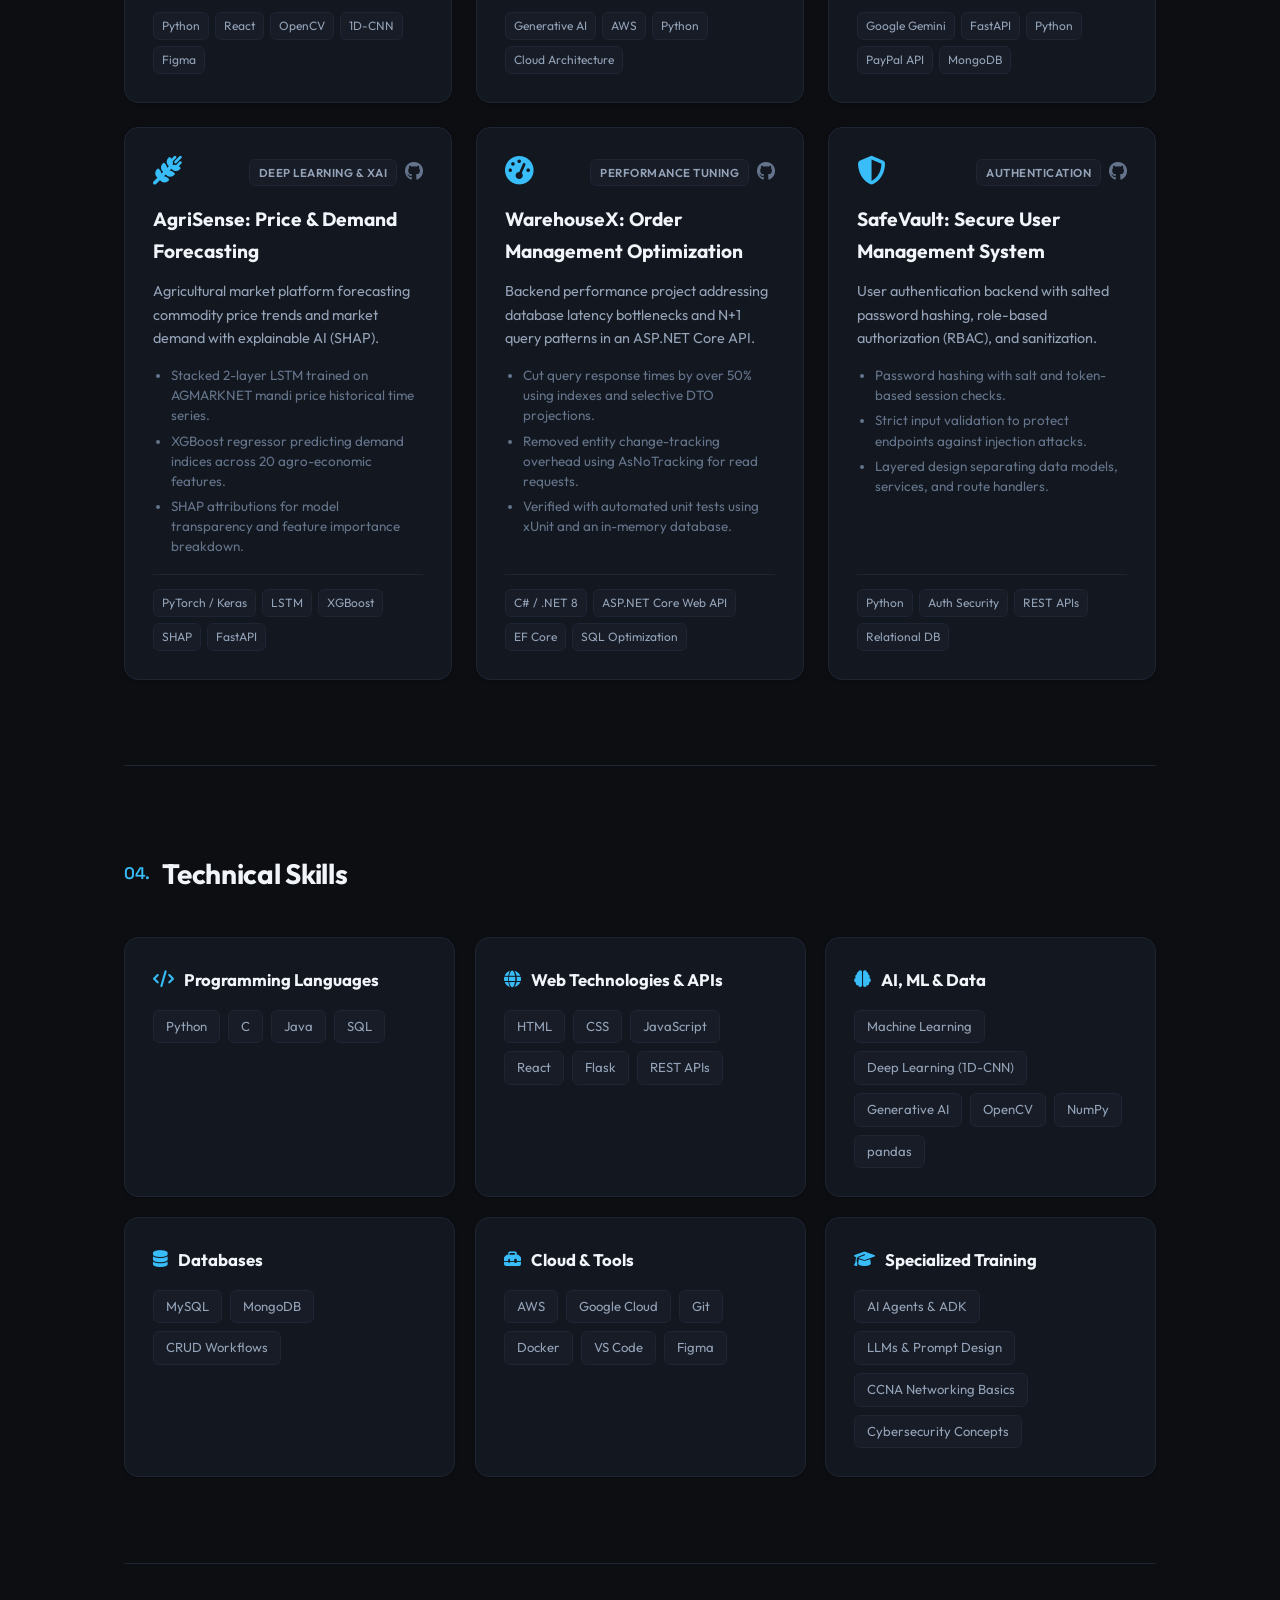
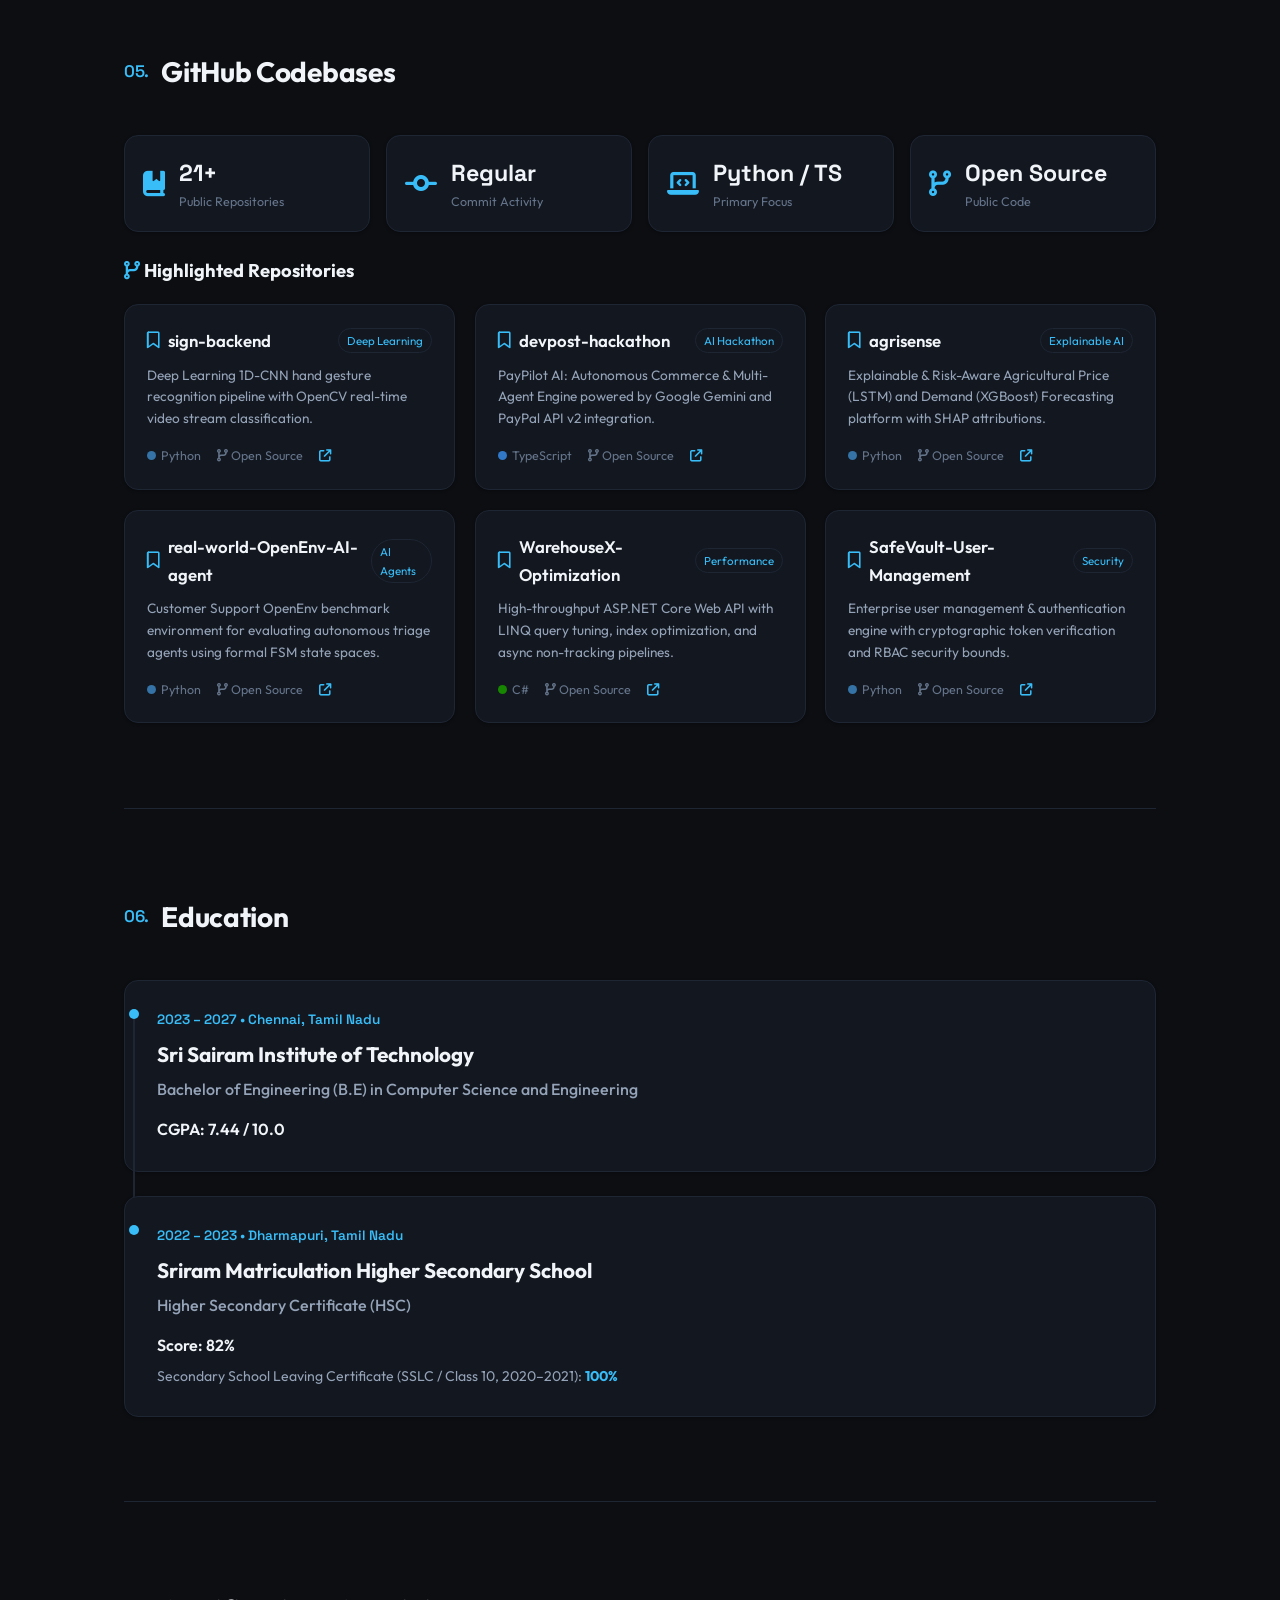
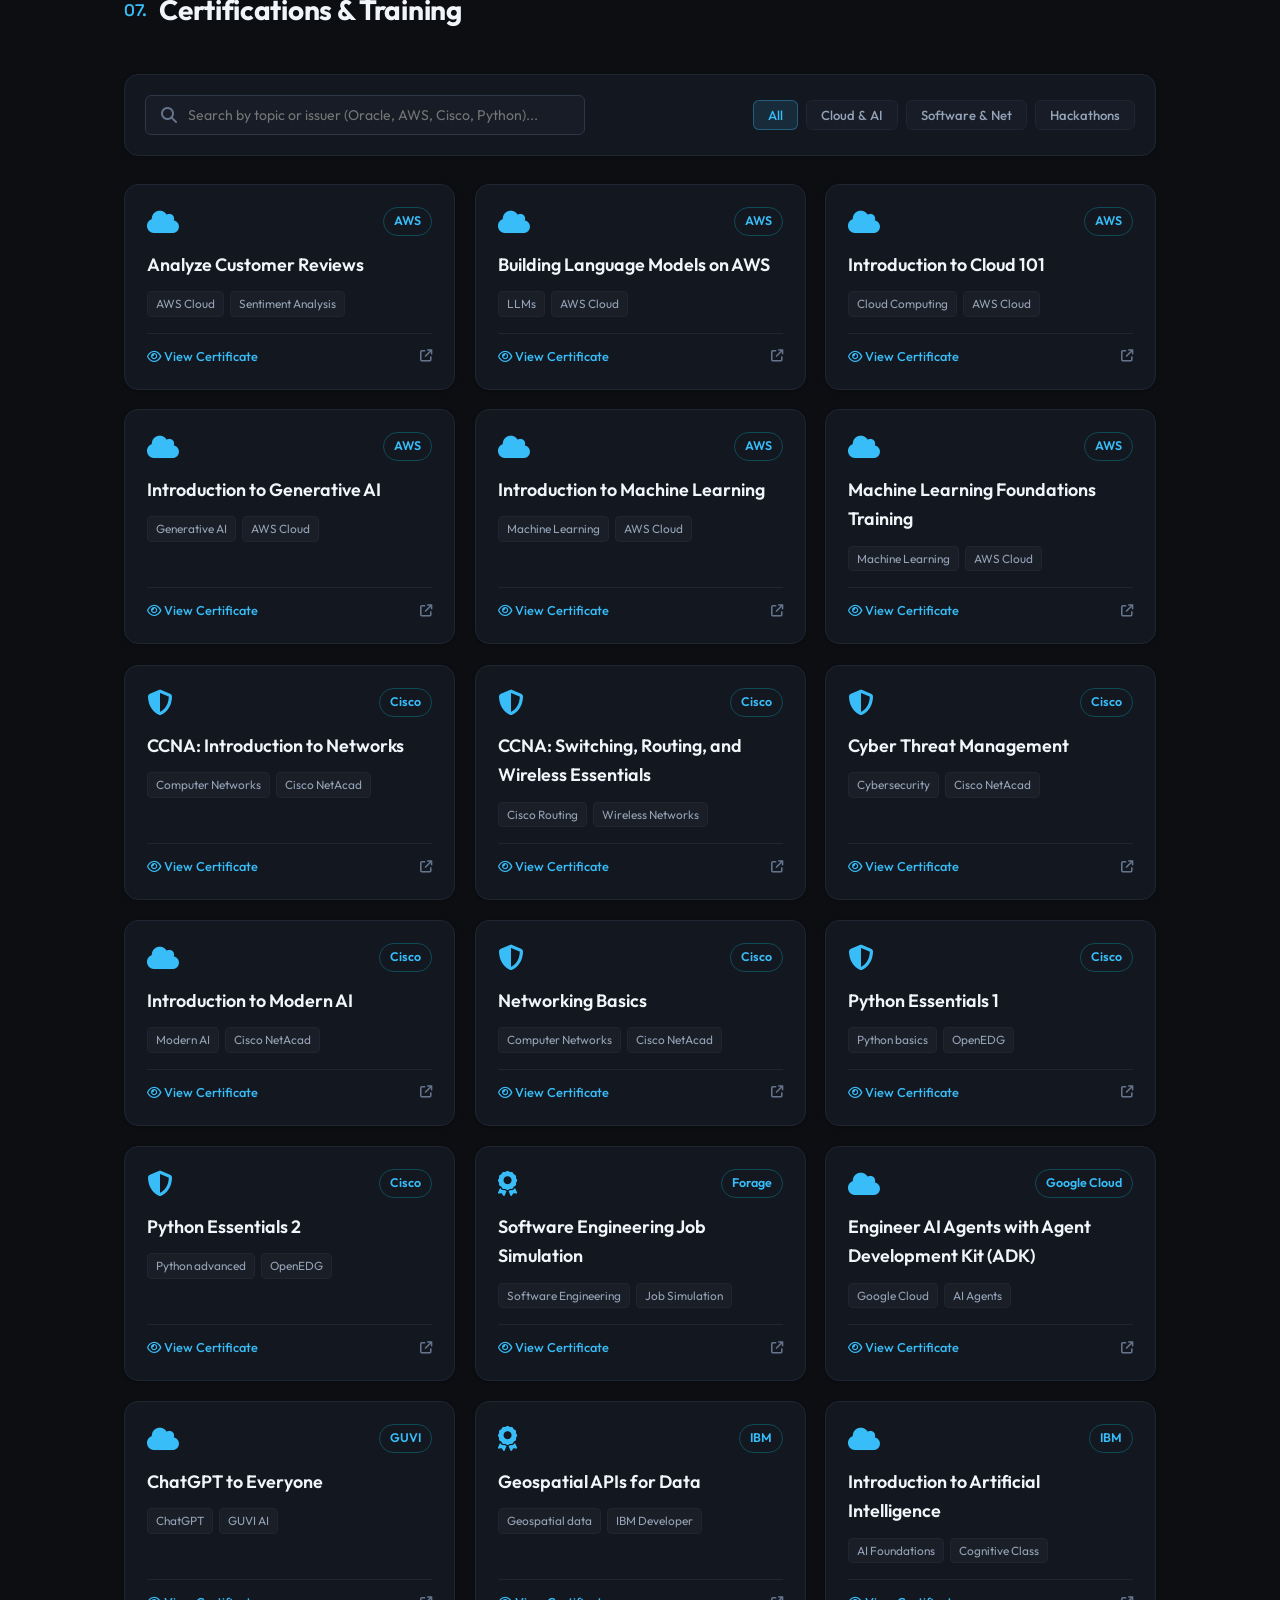
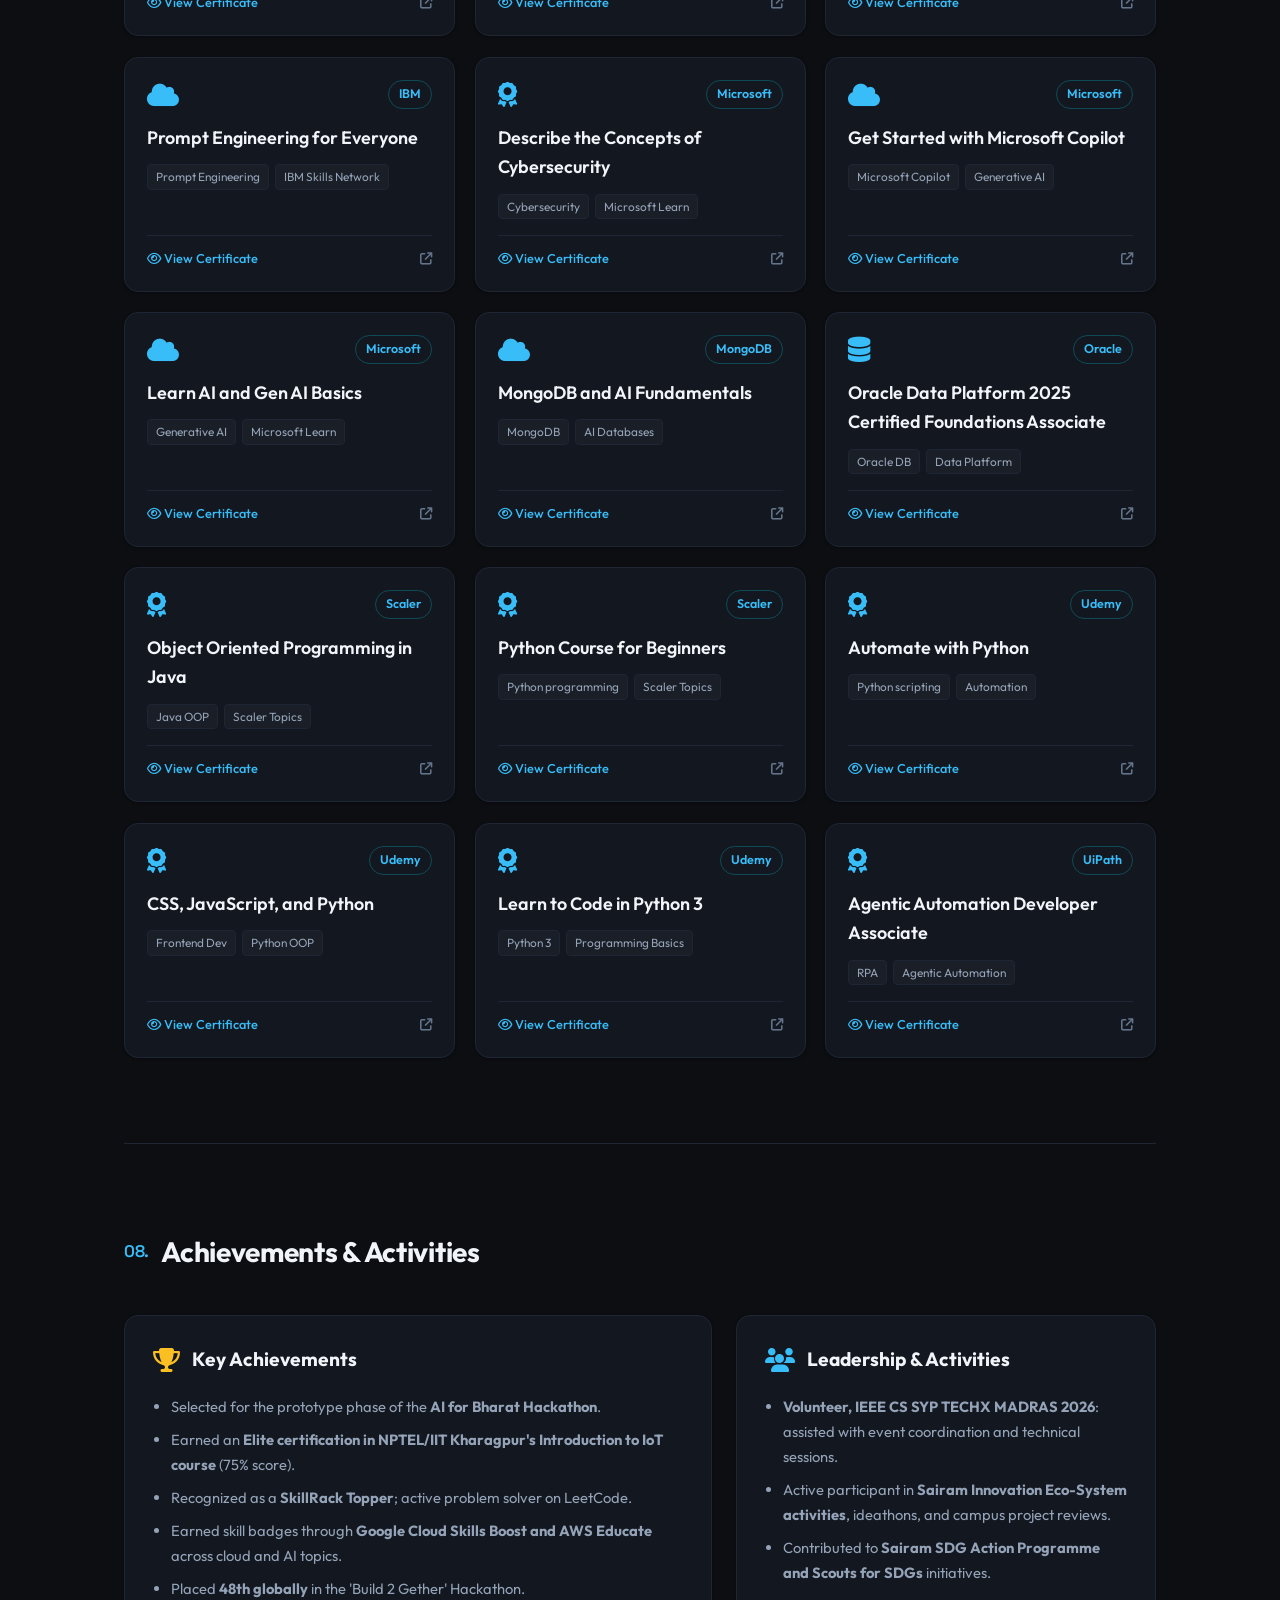
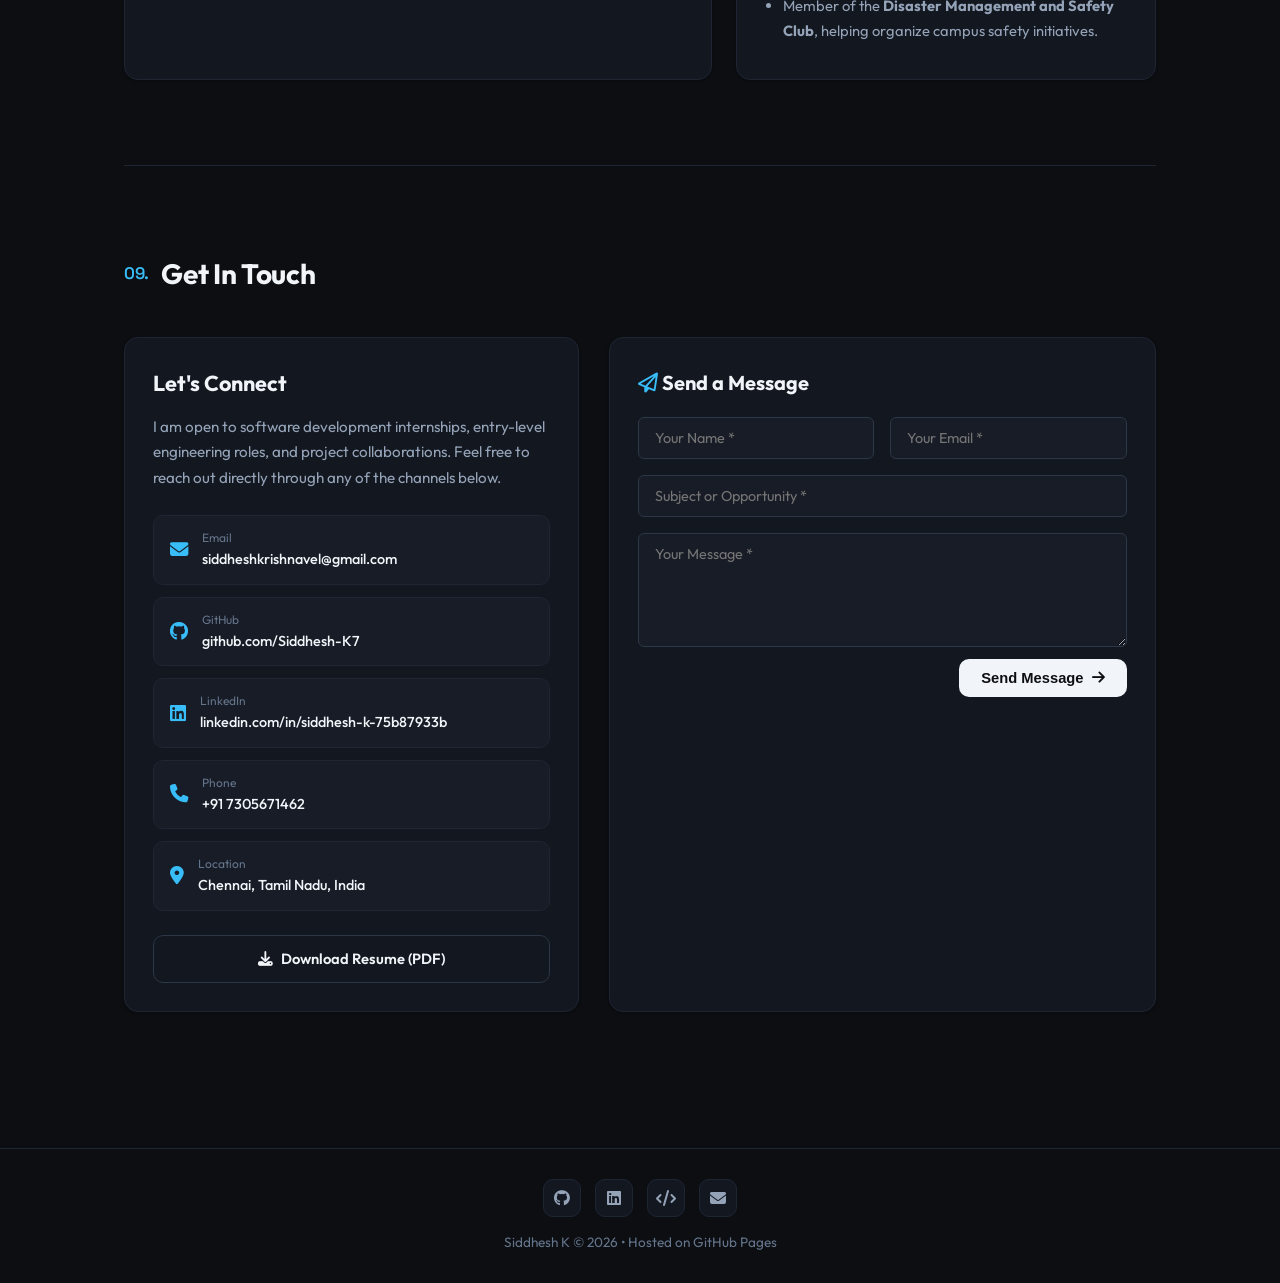
==== commit e24d30ca: "feat: add 3D interactive hero wireframe geometry and 3D perspective card tilt with spotlight" ====
--- a/index.html
+++ b/index.html
@@ -197,10 +197,14 @@
                 </div>
             </div>
 
-            <!-- Avatar -->
+            <!-- Avatar & 3D Interactive Hologram Canvas -->
             <div class="hero-visual">
-                <div class="avatar-container">
-                    <img src="profile.jpg" alt="Siddhesh K" class="avatar-img" loading="eager">
+                <div class="hero-3d-wrapper">
+                    <!-- WebGL Interactive 3D Neural Polyhedron Canvas -->
+                    <canvas id="hero-3d-canvas" class="hero-3d-canvas" aria-label="Interactive 3D Neural Wireframe Geometry"></canvas>
+                    <div class="avatar-container">
+                        <img src="profile.jpg" alt="Siddhesh K" class="avatar-img" loading="eager">
+                    </div>
                 </div>
             </div>
         </section>
--- a/style.css
+++ b/style.css
@@ -469,21 +469,49 @@
     filter: invert(0.2);
 }
 
-/* Avatar Visual */
+/* Avatar Visual & 3D Interactive Hologram Canvas */
 .hero-visual {
     flex: 0.85;
     display: flex;
     justify-content: center;
+    align-items: center;
+}
+
+.hero-3d-wrapper {
+    position: relative;
+    width: 330px;
+    height: 330px;
+    display: flex;
+    align-items: center;
+    justify-content: center;
+}
+
+.hero-3d-canvas {
+    position: absolute;
+    top: 0;
+    left: 0;
+    width: 100%;
+    height: 100%;
+    pointer-events: none;
+    z-index: 1;
 }
 
 .avatar-container {
-    width: 270px;
-    height: 270px;
+    width: 250px;
+    height: 250px;
     border-radius: var(--radius-lg);
     padding: 6px;
     background: var(--bg-surface);
     border: 1px solid var(--border-medium);
-    box-shadow: var(--shadow-card);
+    box-shadow: 0 10px 30px rgba(0, 0, 0, 0.4);
+    position: relative;
+    z-index: 2;
+    transition: transform 0.3s cubic-bezier(0.2, 0, 0, 1), box-shadow 0.3s ease;
+}
+
+.avatar-container:hover {
+    transform: scale(1.03);
+    box-shadow: 0 16px 36px rgba(0, 0, 0, 0.5), 0 0 25px rgba(56, 189, 248, 0.25);
 }
 
 .avatar-img {
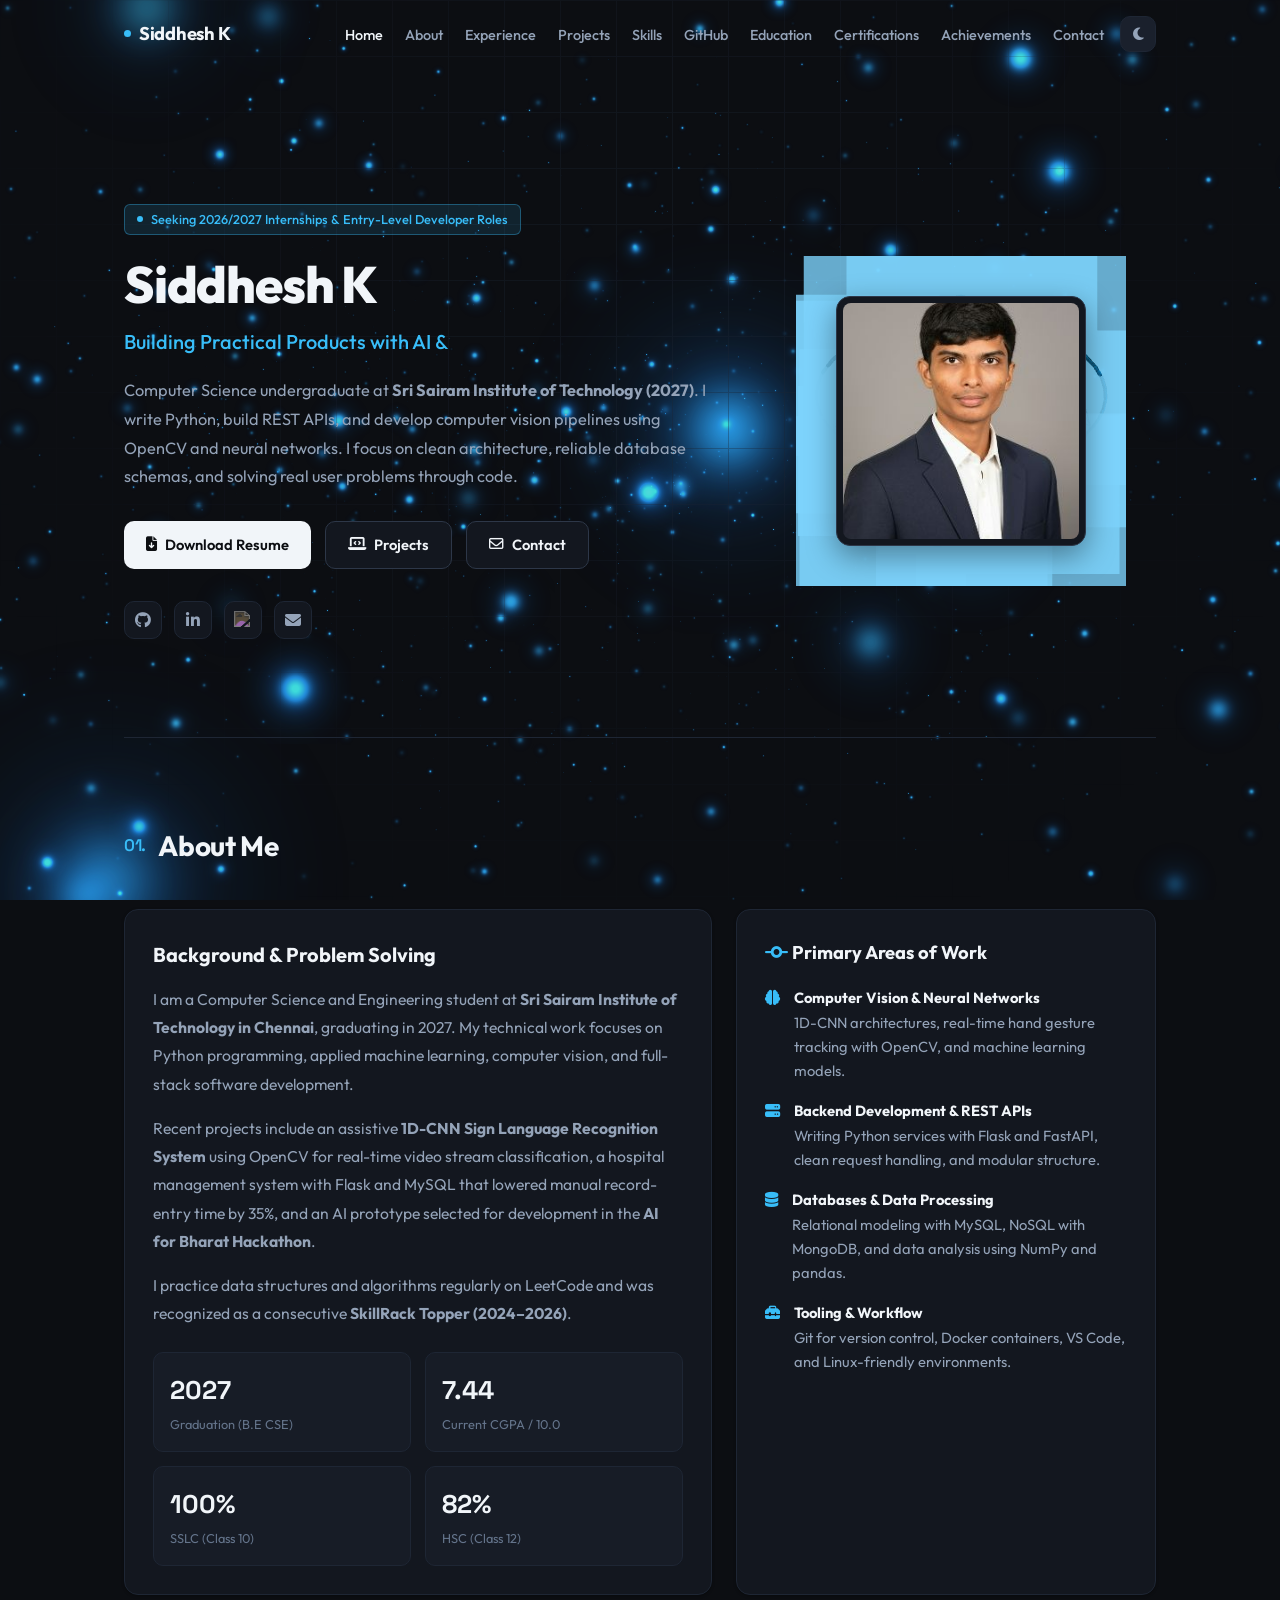
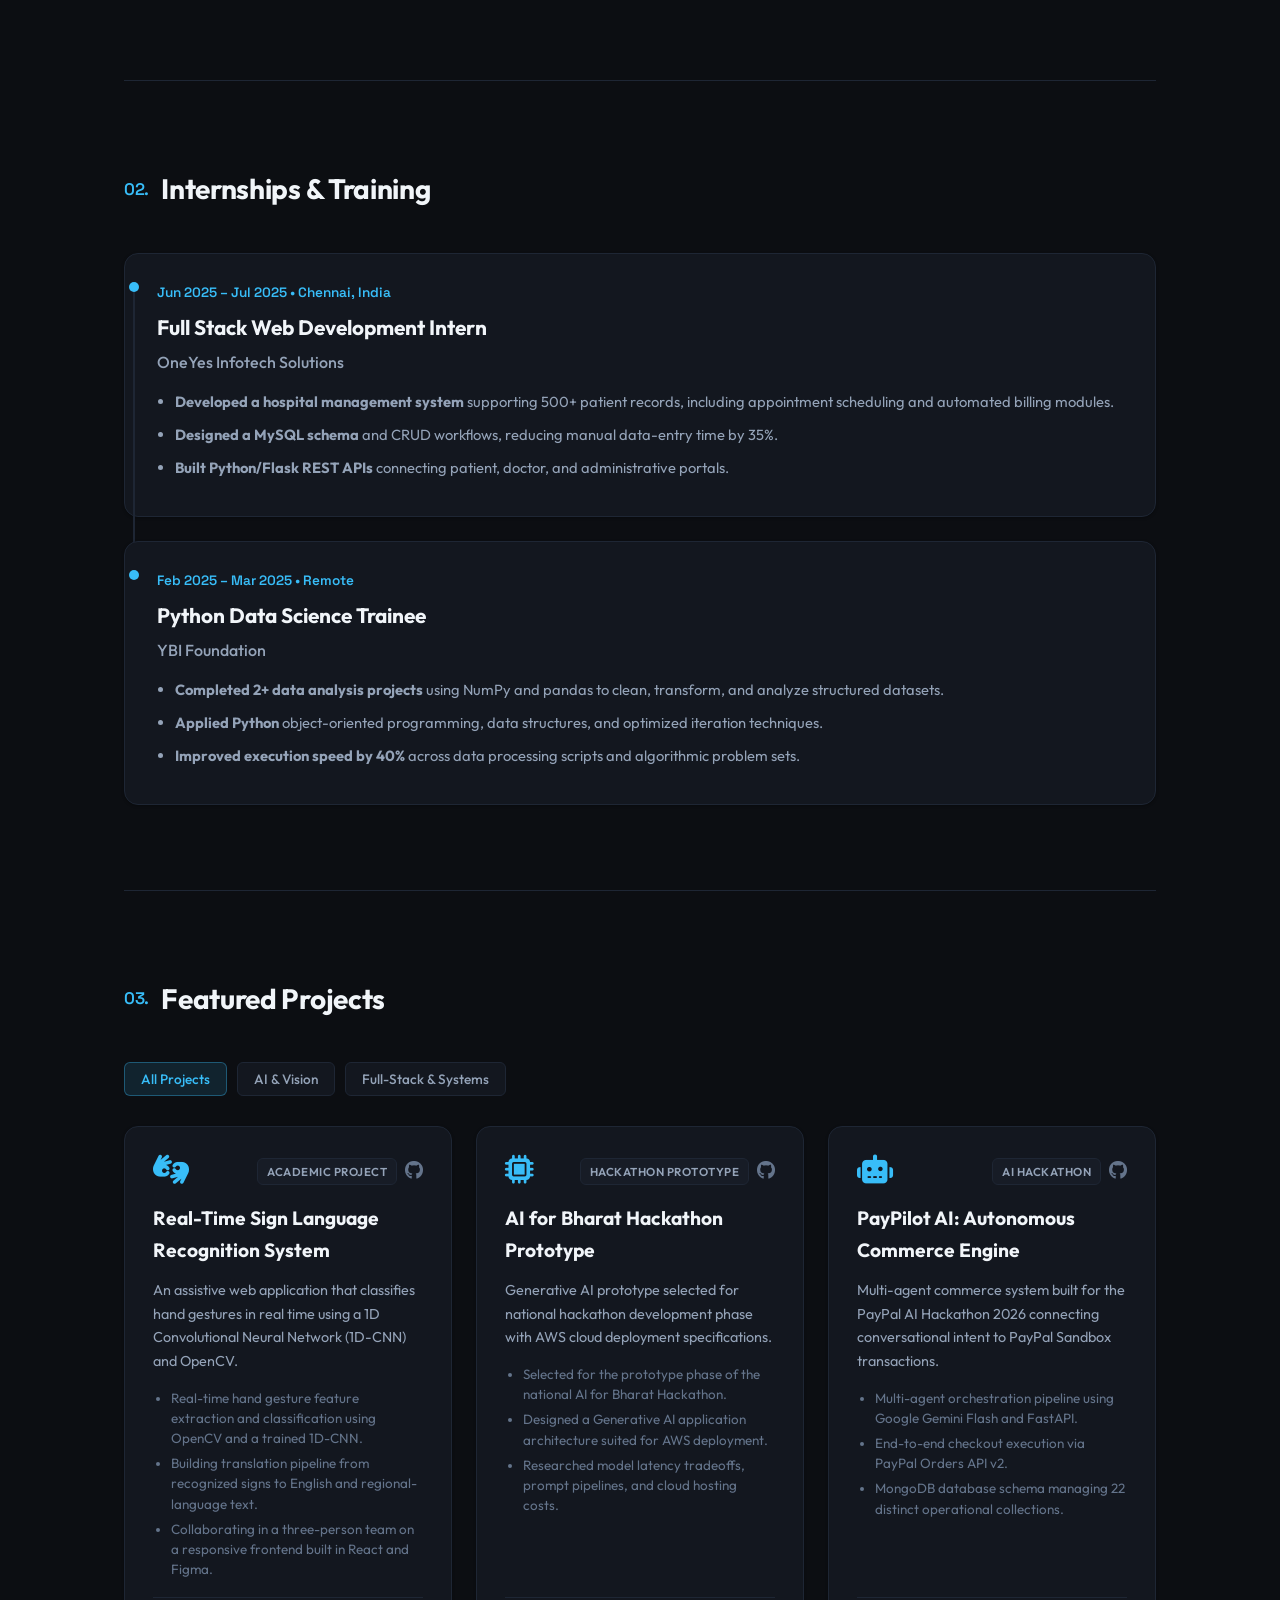
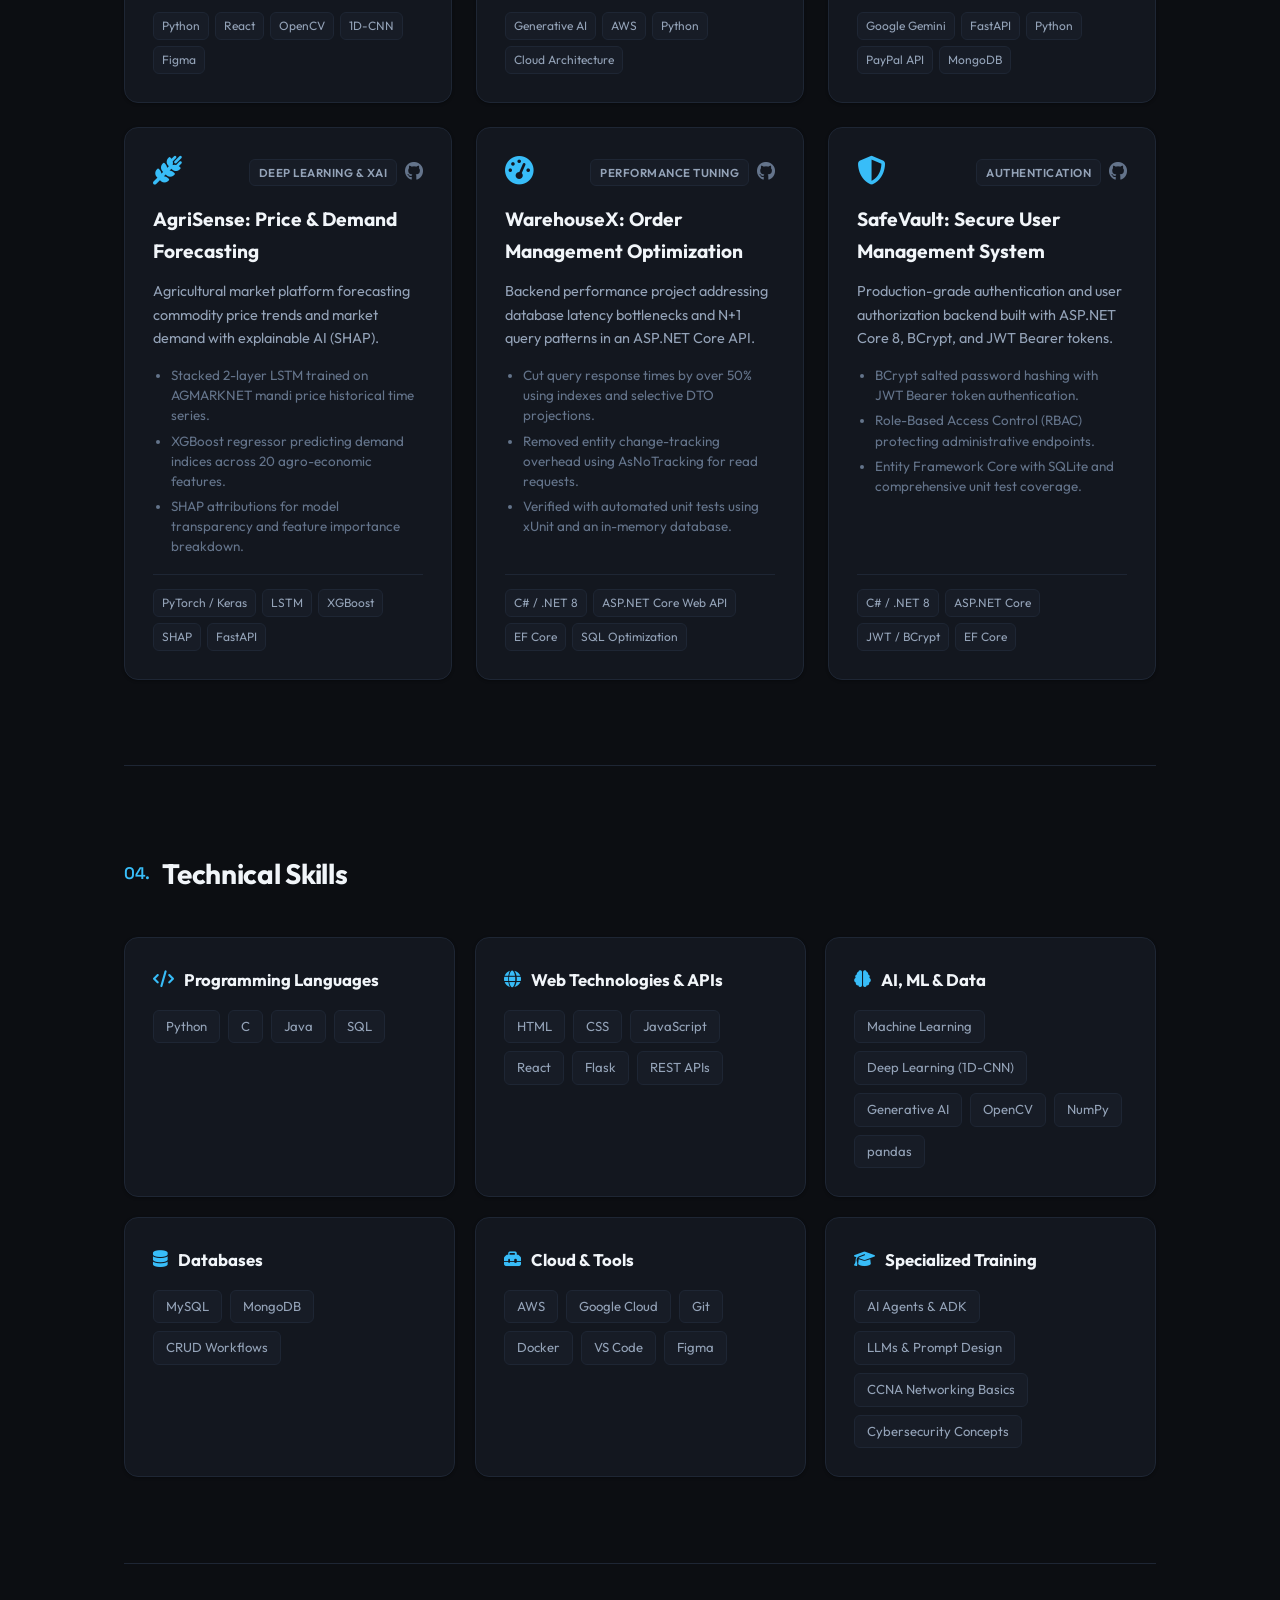
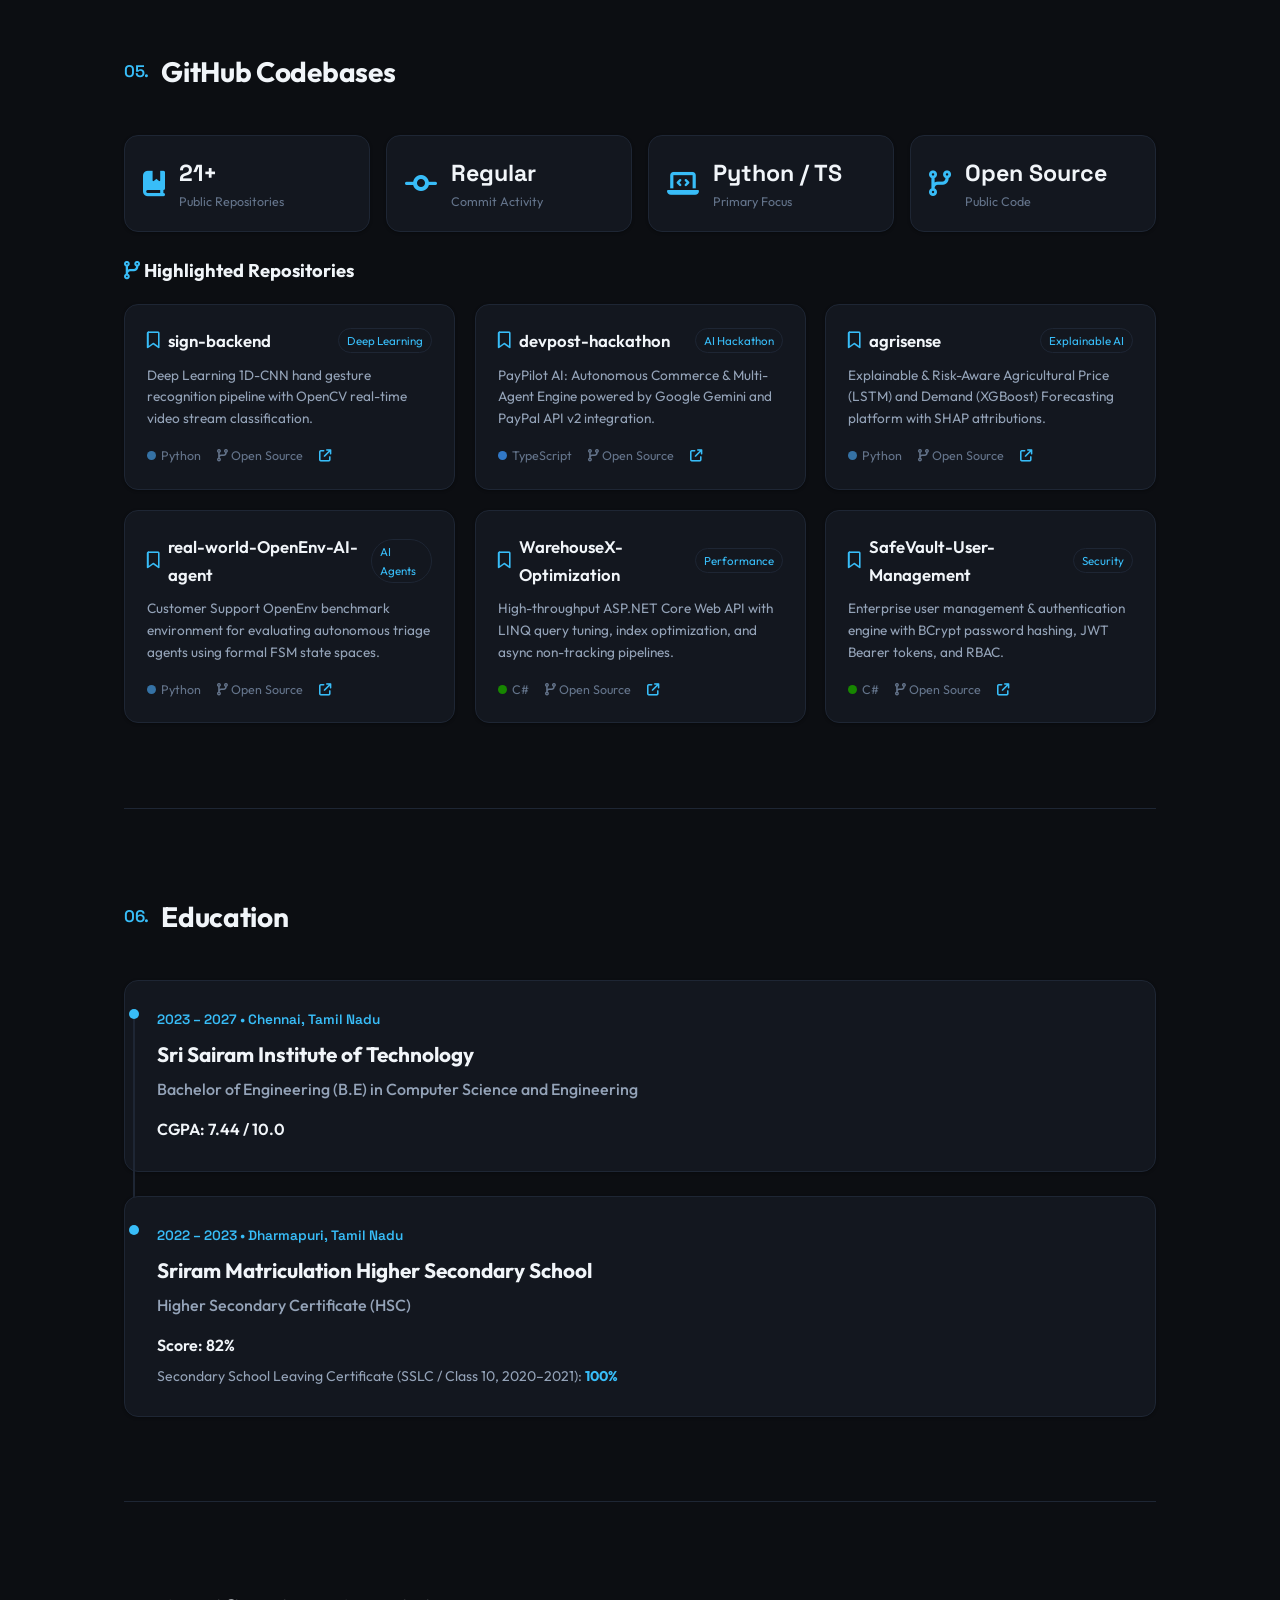
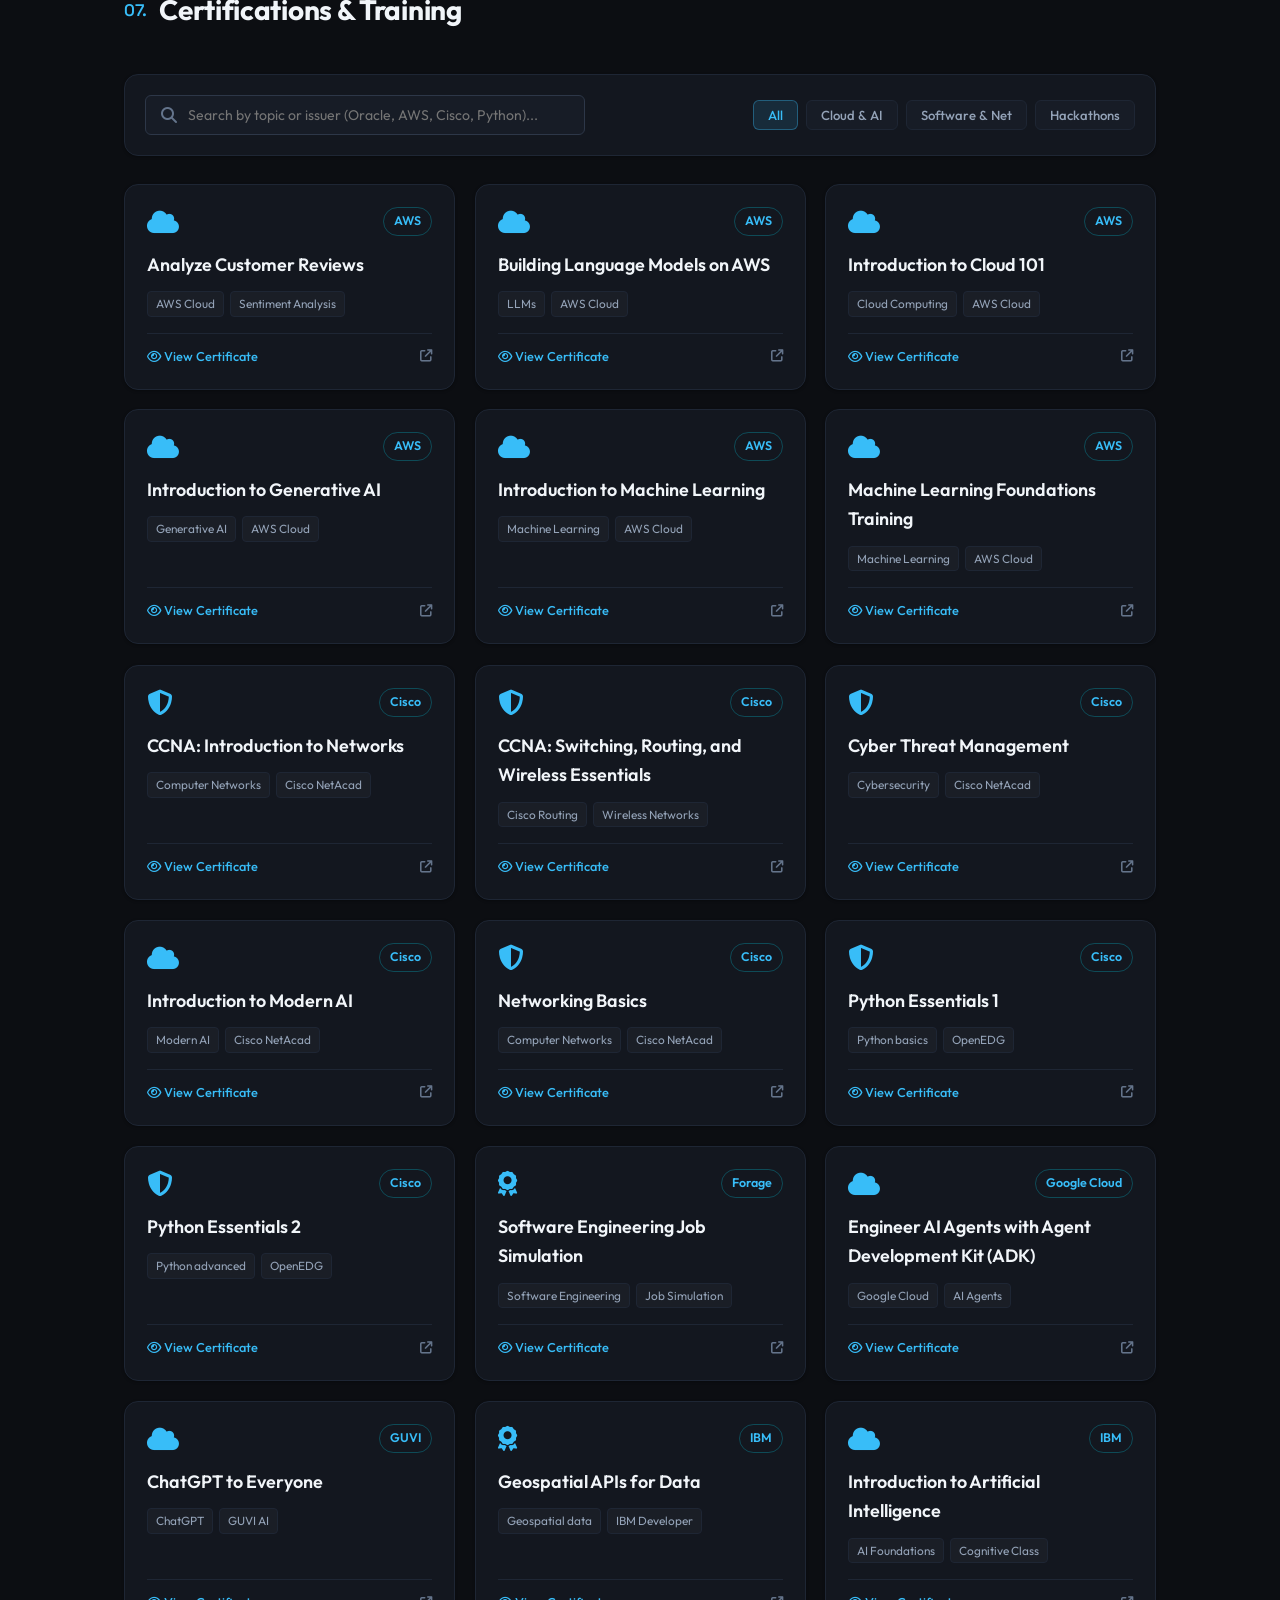
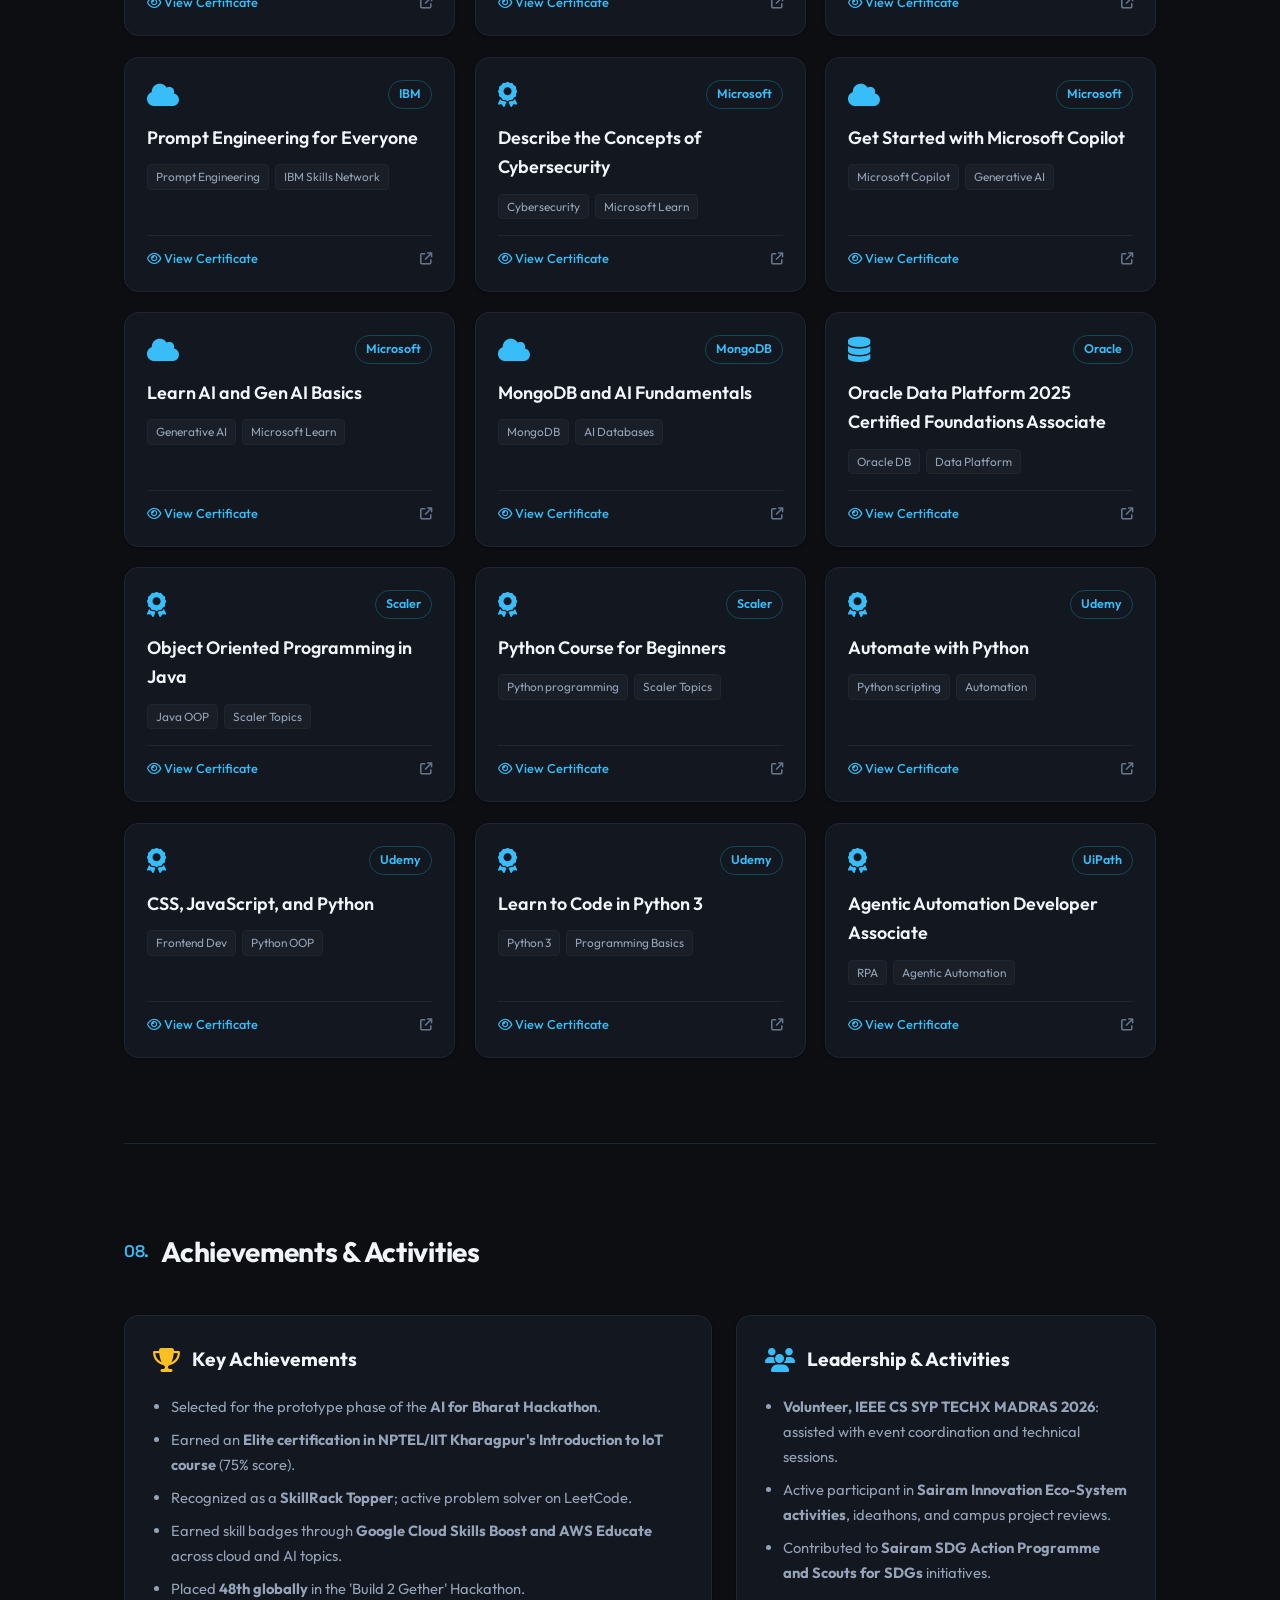
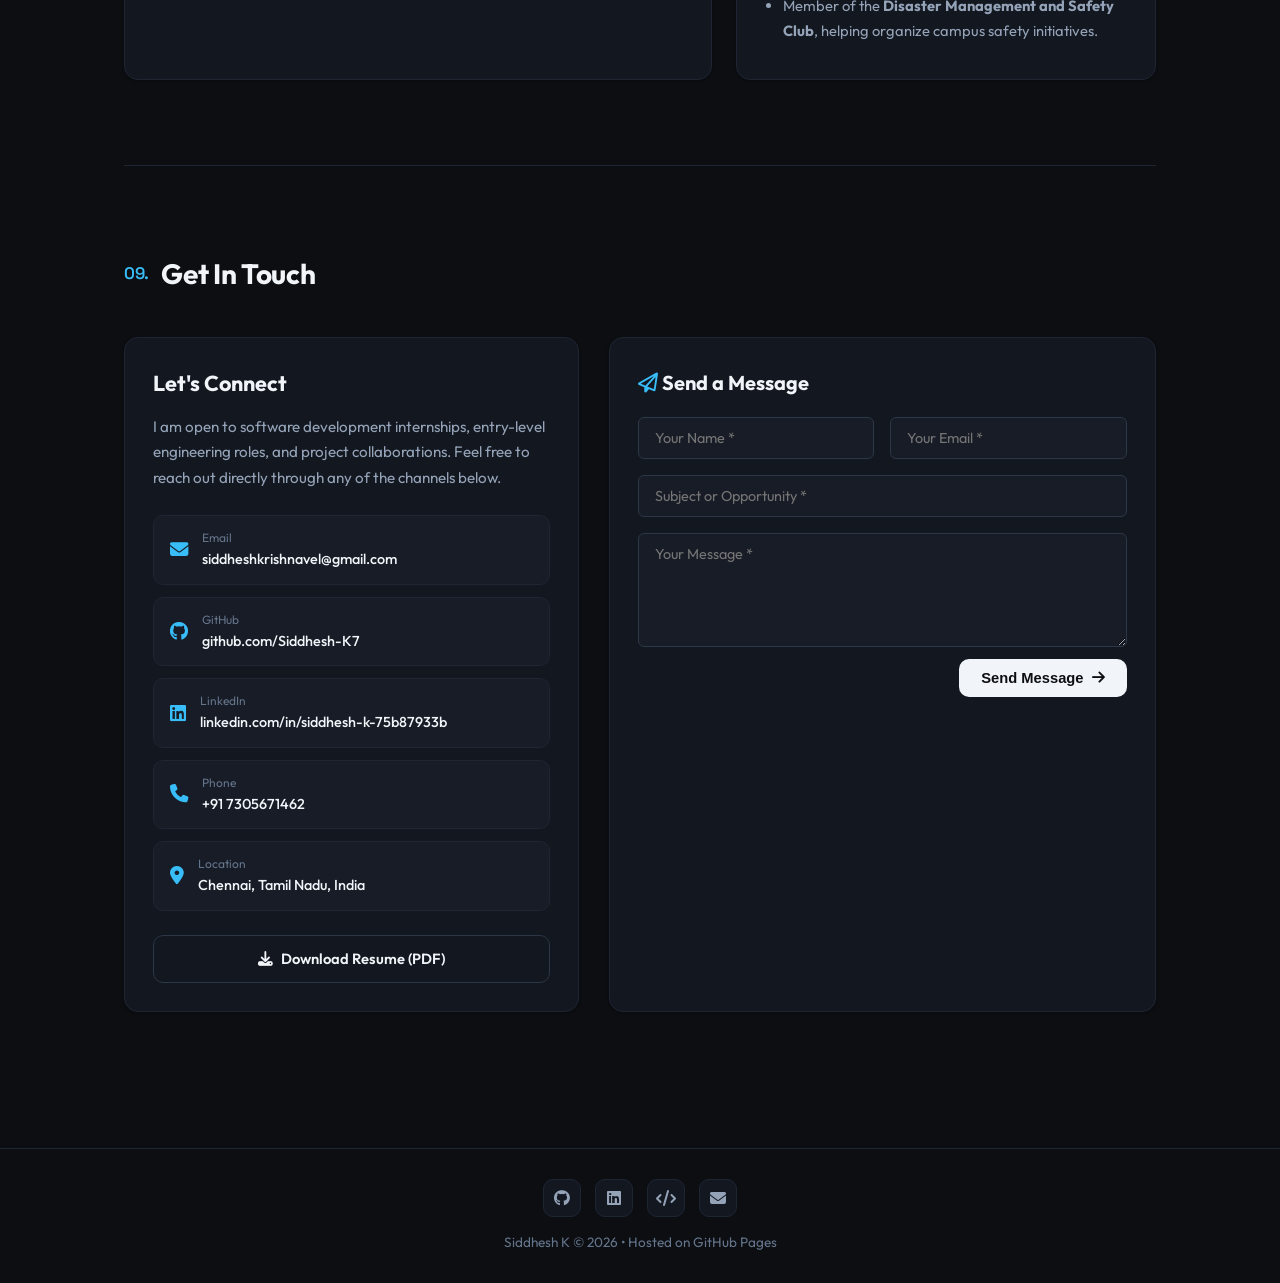
==== commit 307a7d3a: "fix(audit): correct academic timeline, fix SafeVault tech stack, add SVG favicon, update sitemap and" ====
--- a/index.html
+++ b/index.html
@@ -10,6 +10,7 @@
     <meta name="keywords" content="Siddhesh K, Software Developer, Python Developer, Machine Learning, Deep Learning, OpenCV, 1D-CNN, React, Flask, Sri Sairam Institute of Technology">
     <meta name="author" content="Siddhesh K">
     <link rel="canonical" href="https://siddhesh-k7.github.io/portfolio-new/">
+    <link rel="icon" type="image/svg+xml" href="favicon.svg">
 
     <!-- Open Graph -->
     <meta property="og:type" content="website">
@@ -226,7 +227,7 @@
                         Background & Problem Solving
                     </h3>
                     <p>
-                        I am currently in my third year of Computer Science and Engineering at <strong>Sri Sairam Institute of Technology in Chennai</strong>. My technical work focuses on Python programming, applied machine learning, and full-stack software development.
+                        I am a Computer Science and Engineering student at <strong>Sri Sairam Institute of Technology in Chennai</strong>, graduating in 2027. My technical work focuses on Python programming, applied machine learning, computer vision, and full-stack software development.
                     </p>
                     <p>
                         Recent projects include an assistive <strong>1D-CNN Sign Language Recognition System</strong> using OpenCV for real-time video stream classification, a hospital management system with Flask and MySQL that lowered manual record-entry time by 35%, and an AI prototype selected for development in the <strong>AI for Bharat Hackathon</strong>.
@@ -584,21 +585,21 @@
                         <div class="project-content">
                             <h3>SafeVault: Secure User Management System</h3>
                             <p class="project-description">
-                                User authentication backend with salted password hashing, role-based authorization (RBAC), and sanitization.
+                                Production-grade authentication and user authorization backend built with ASP.NET Core 8, BCrypt, and JWT Bearer tokens.
                             </p>
                             <ul class="project-features-list">
-                                <li>Password hashing with salt and token-based session checks.</li>
-                                <li>Strict input validation to protect endpoints against injection attacks.</li>
-                                <li>Layered design separating data models, services, and route handlers.</li>
+                                <li>BCrypt salted password hashing with JWT Bearer token authentication.</li>
+                                <li>Role-Based Access Control (RBAC) protecting administrative endpoints.</li>
+                                <li>Entity Framework Core with SQLite and comprehensive unit test coverage.</li>
                             </ul>
                         </div>
                     </div>
 
                     <ul class="project-tech">
-                        <li>Python</li>
-                        <li>Auth Security</li>
-                        <li>REST APIs</li>
-                        <li>Relational DB</li>
+                        <li>C# / .NET 8</li>
+                        <li>ASP.NET Core</li>
+                        <li>JWT / BCrypt</li>
+                        <li>EF Core</li>
                     </ul>
                 </div>
 
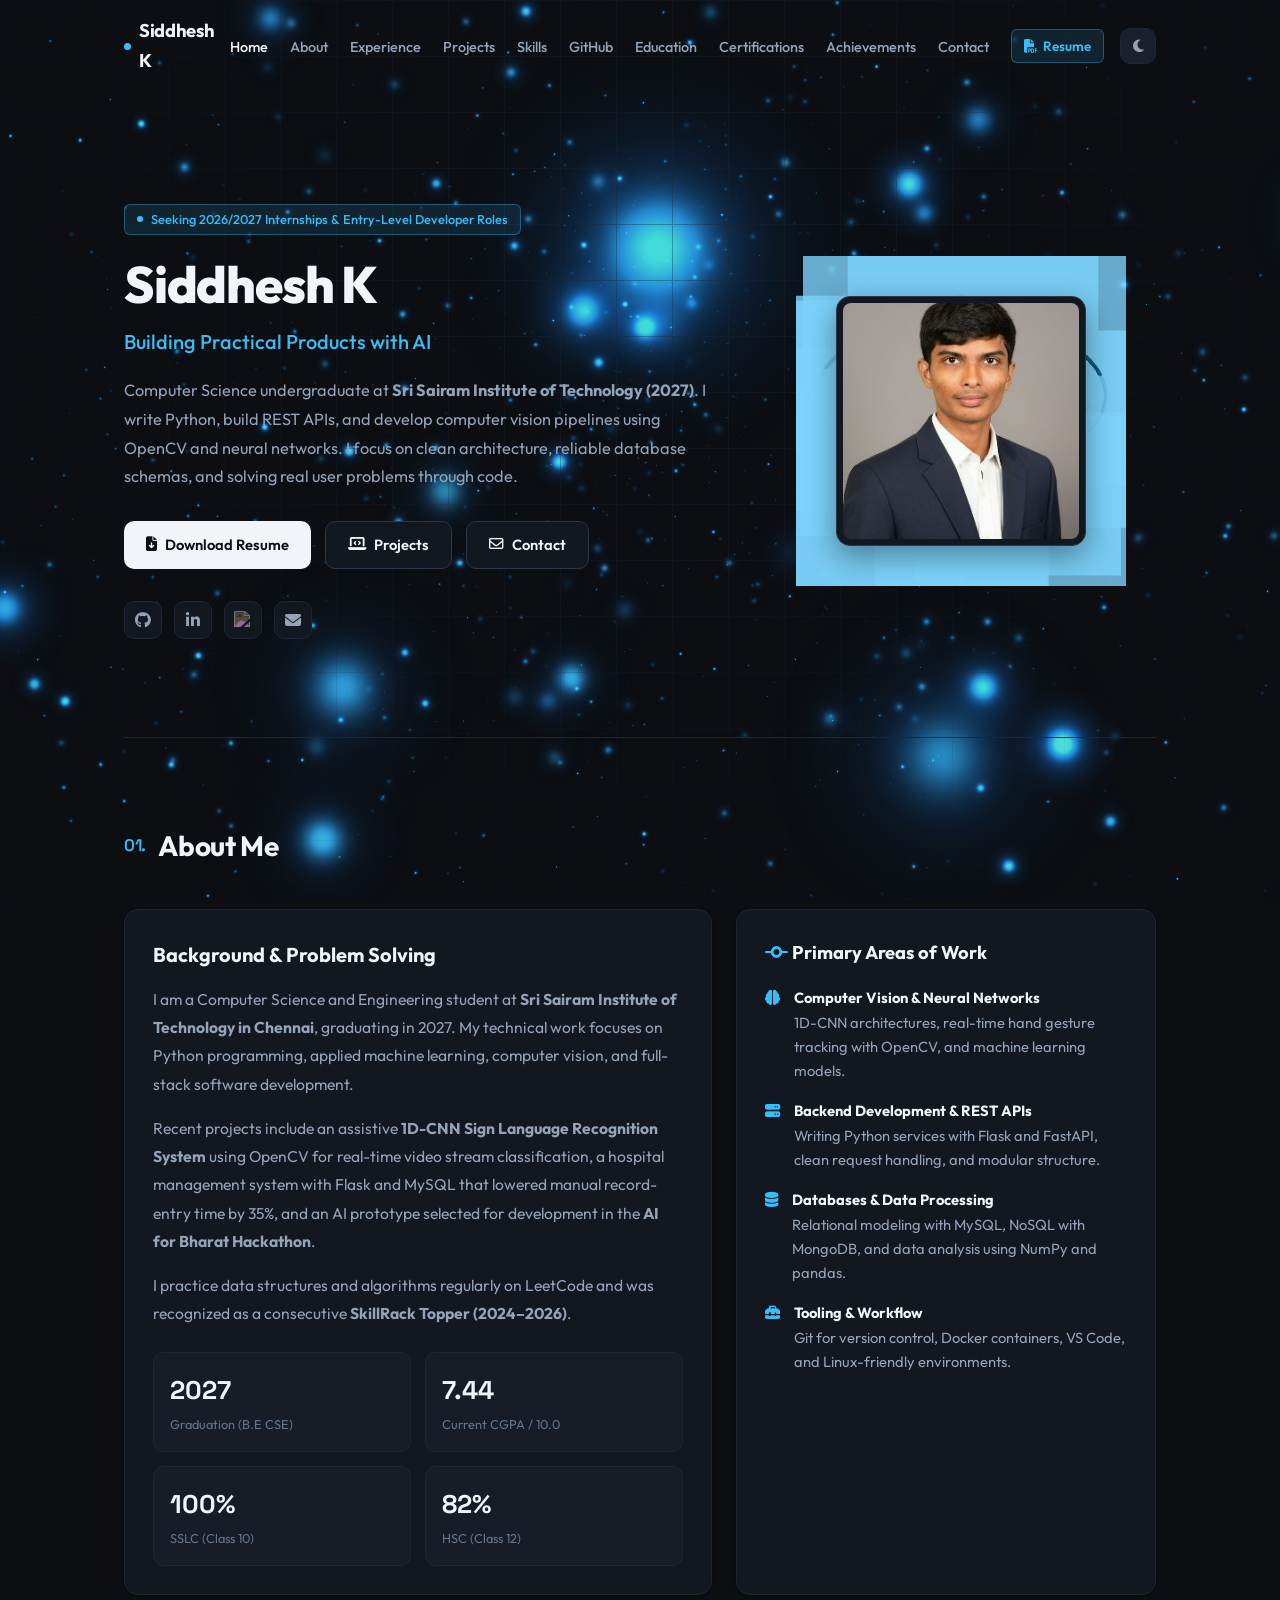
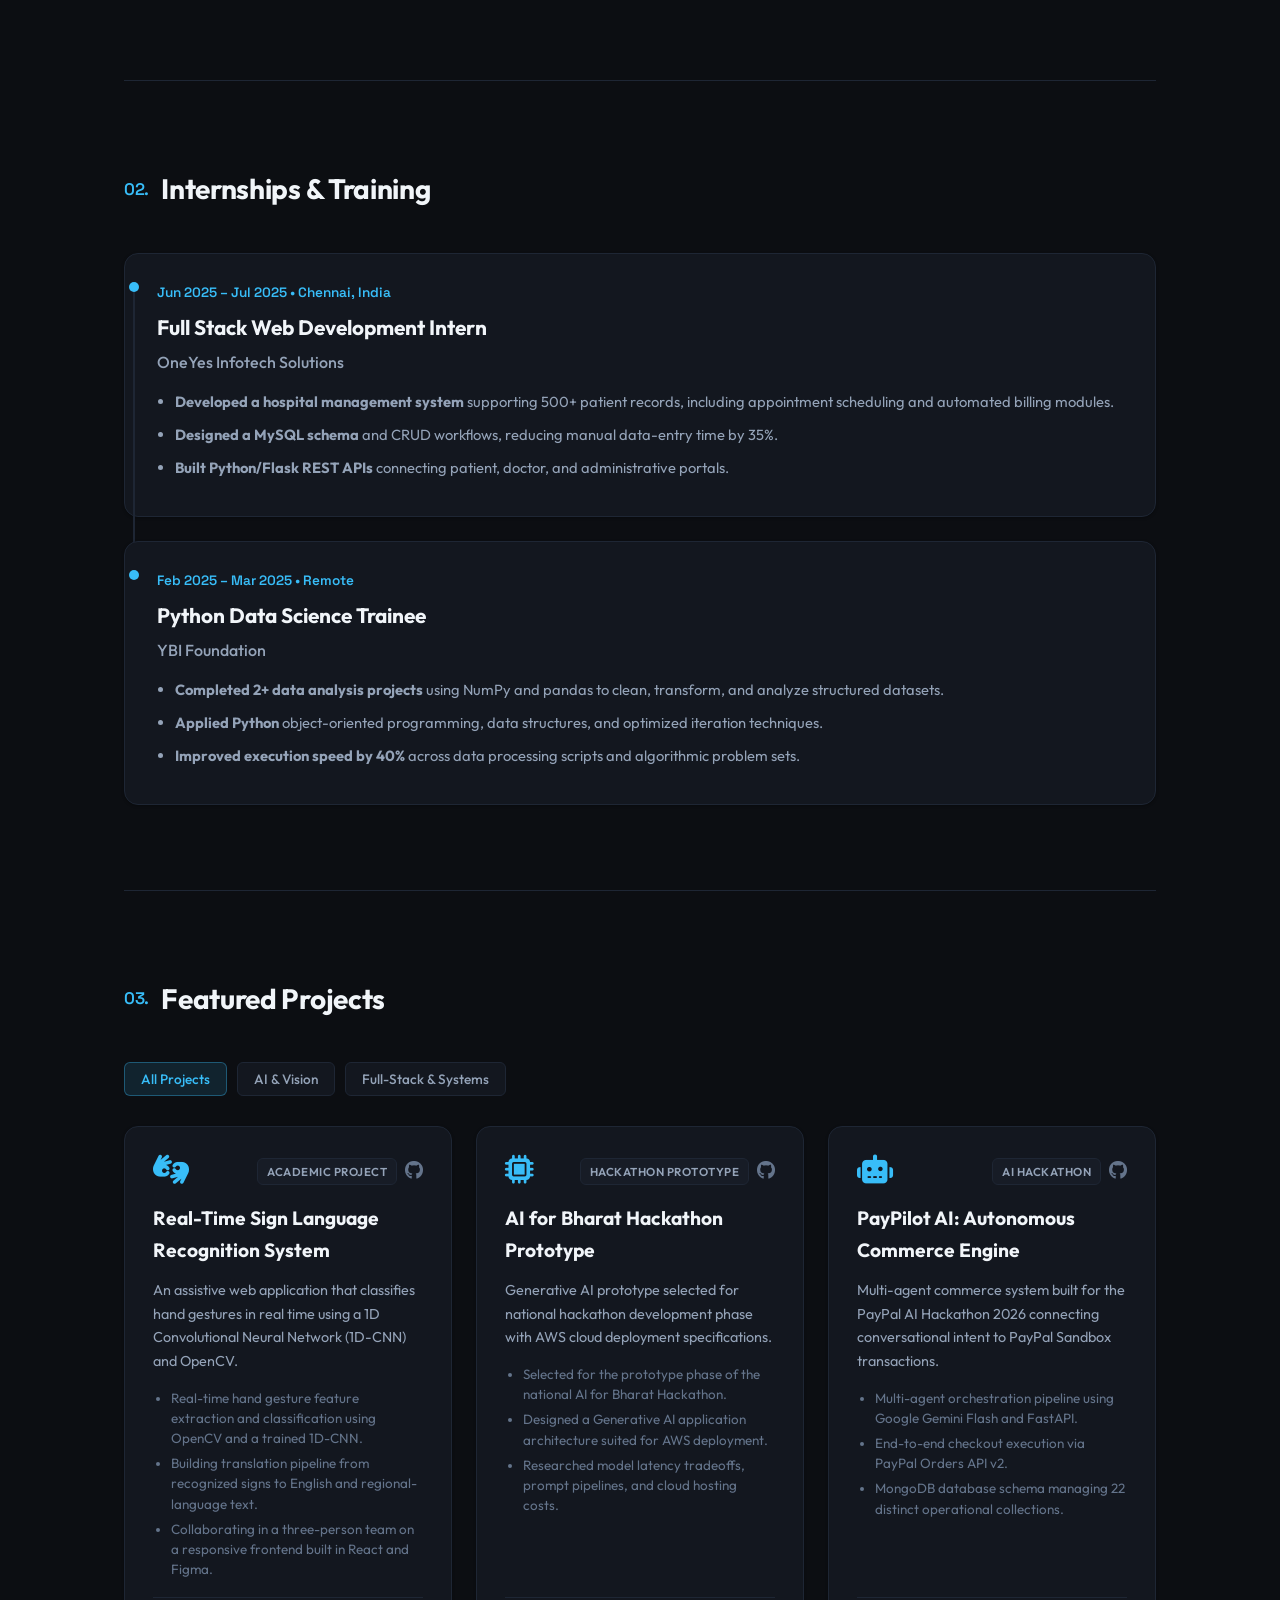
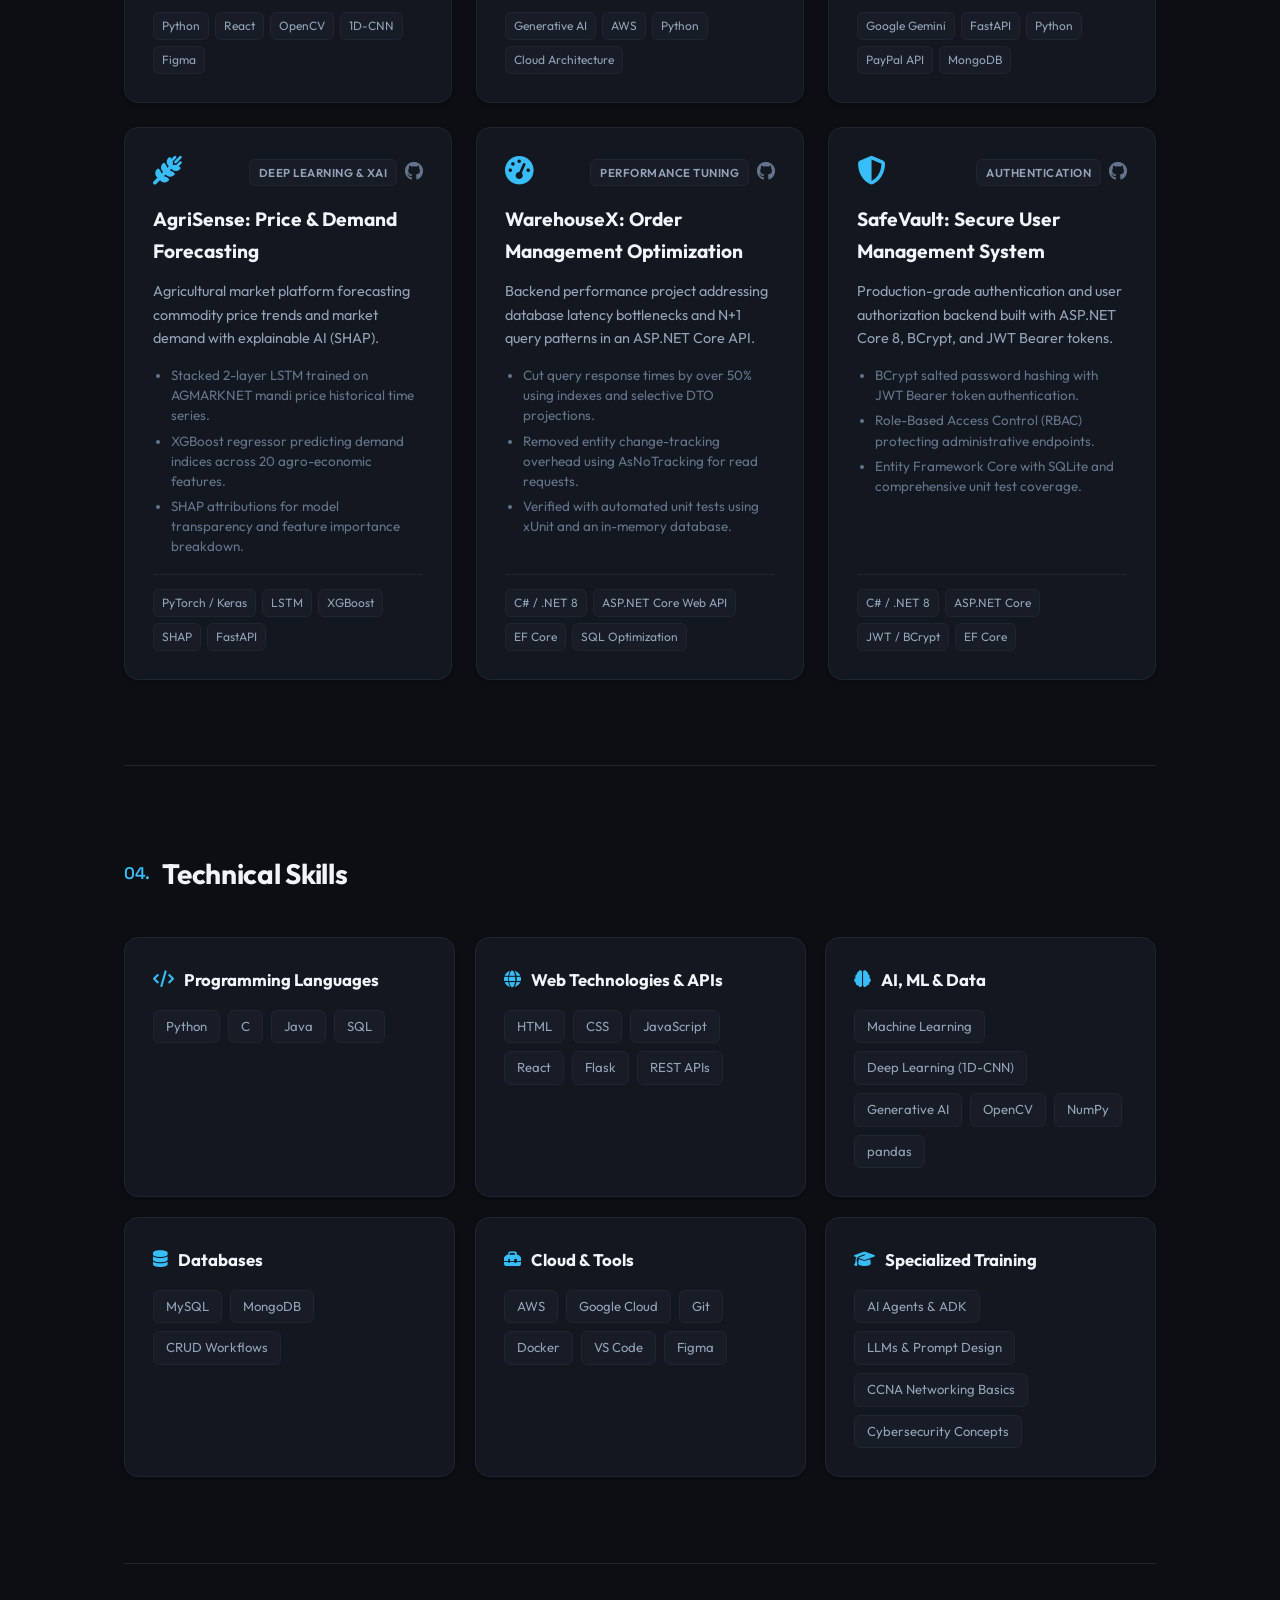
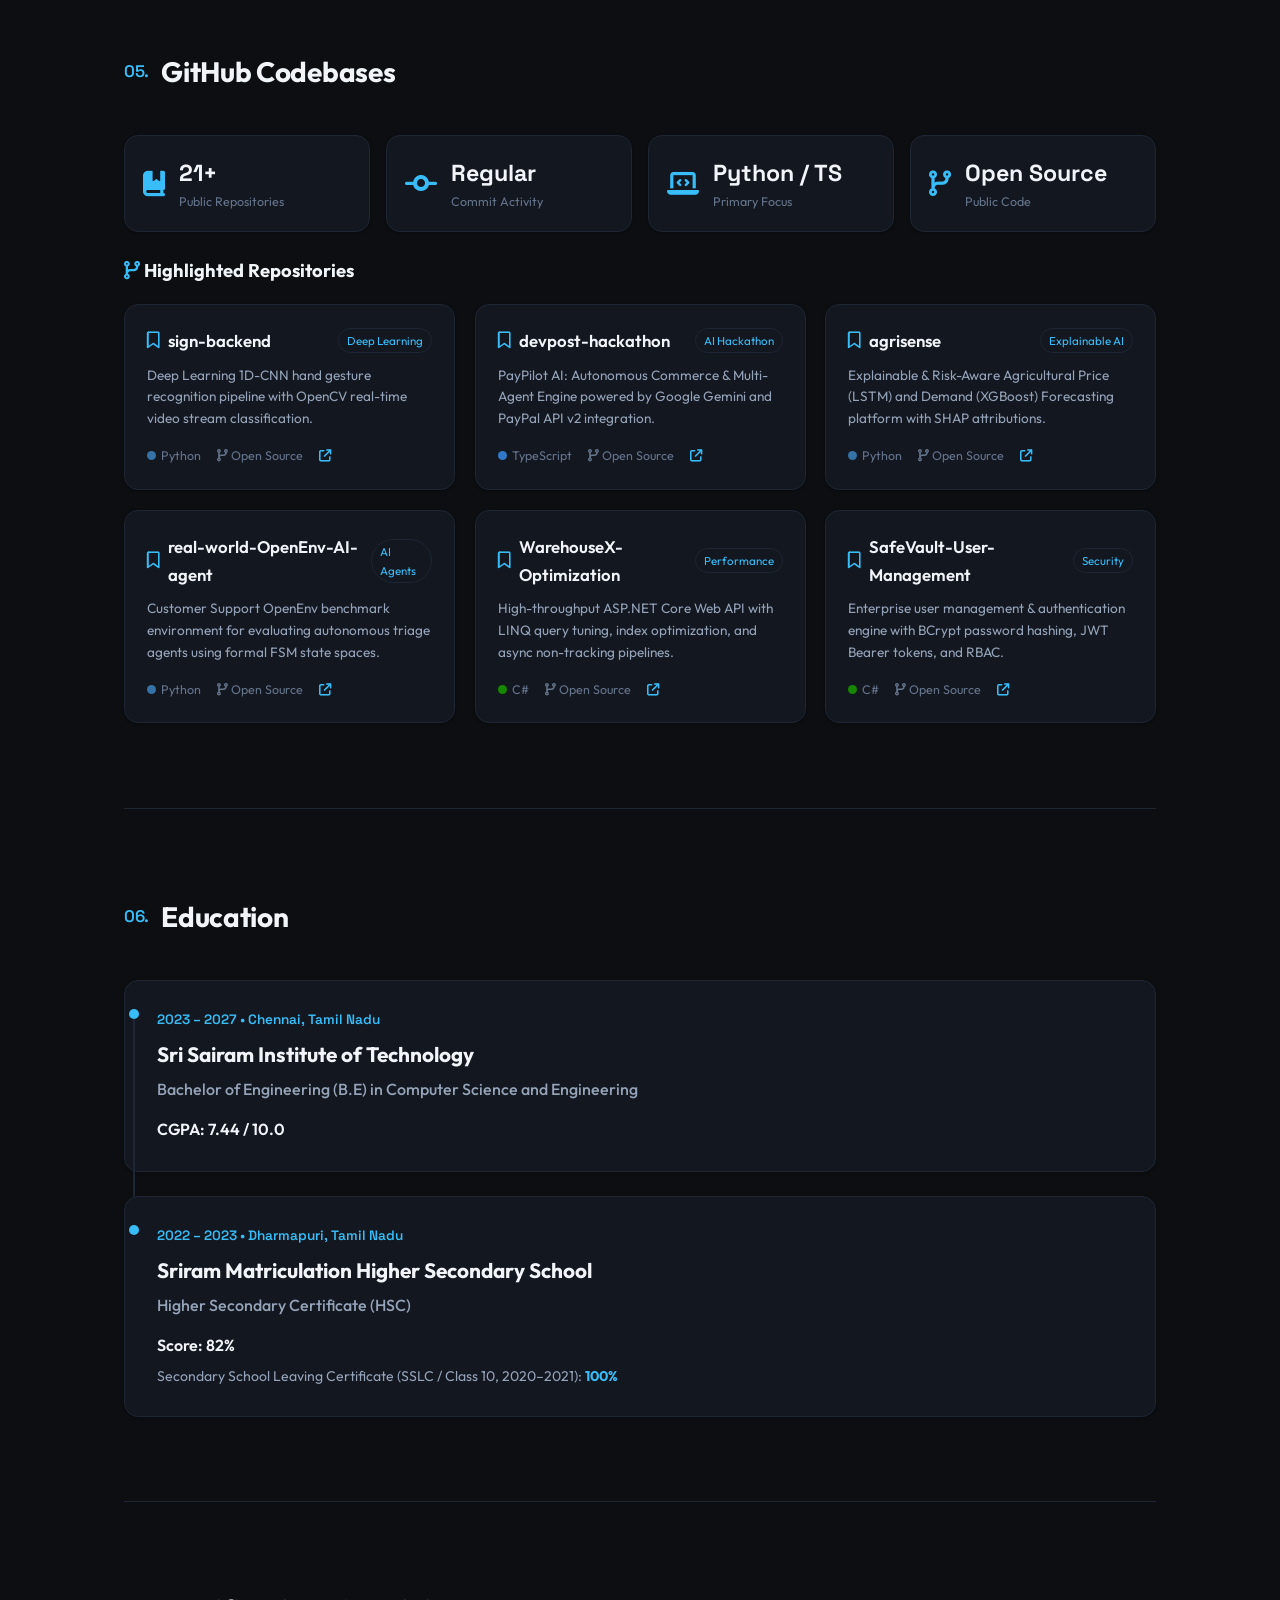
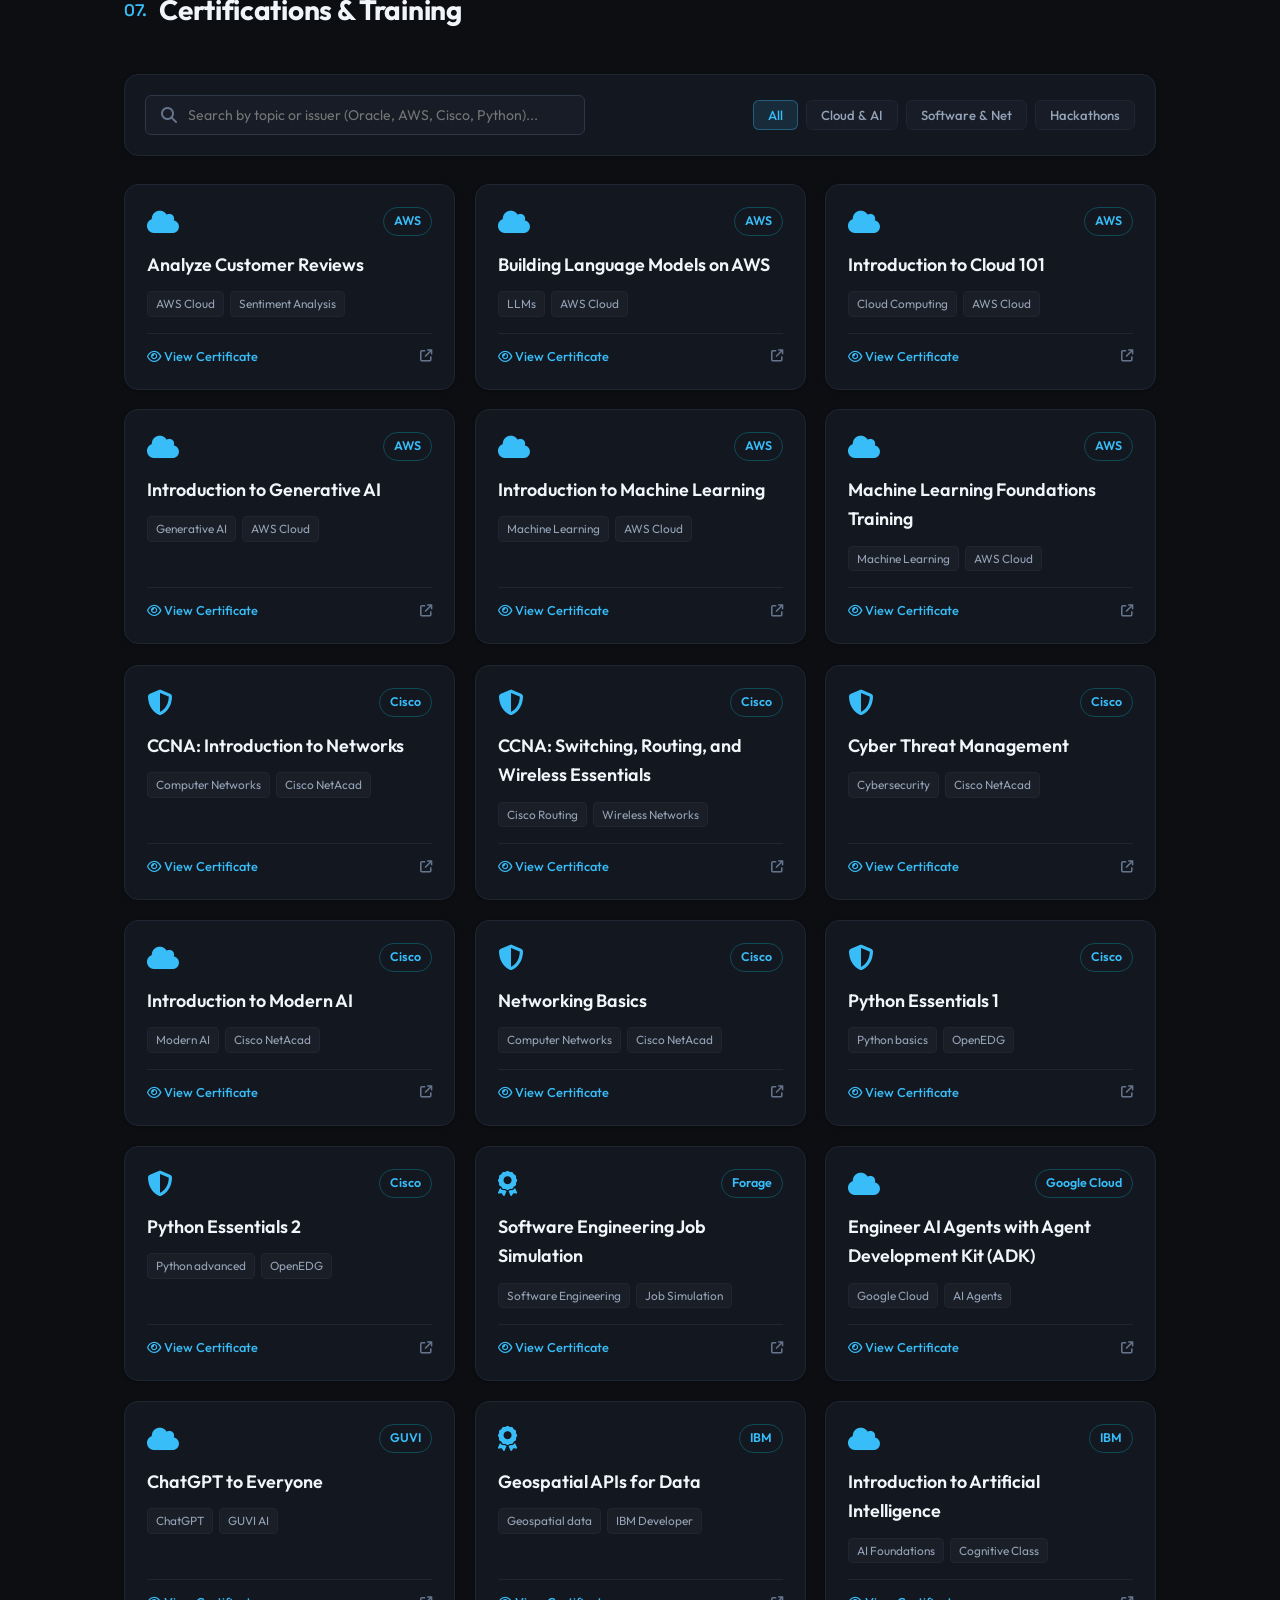
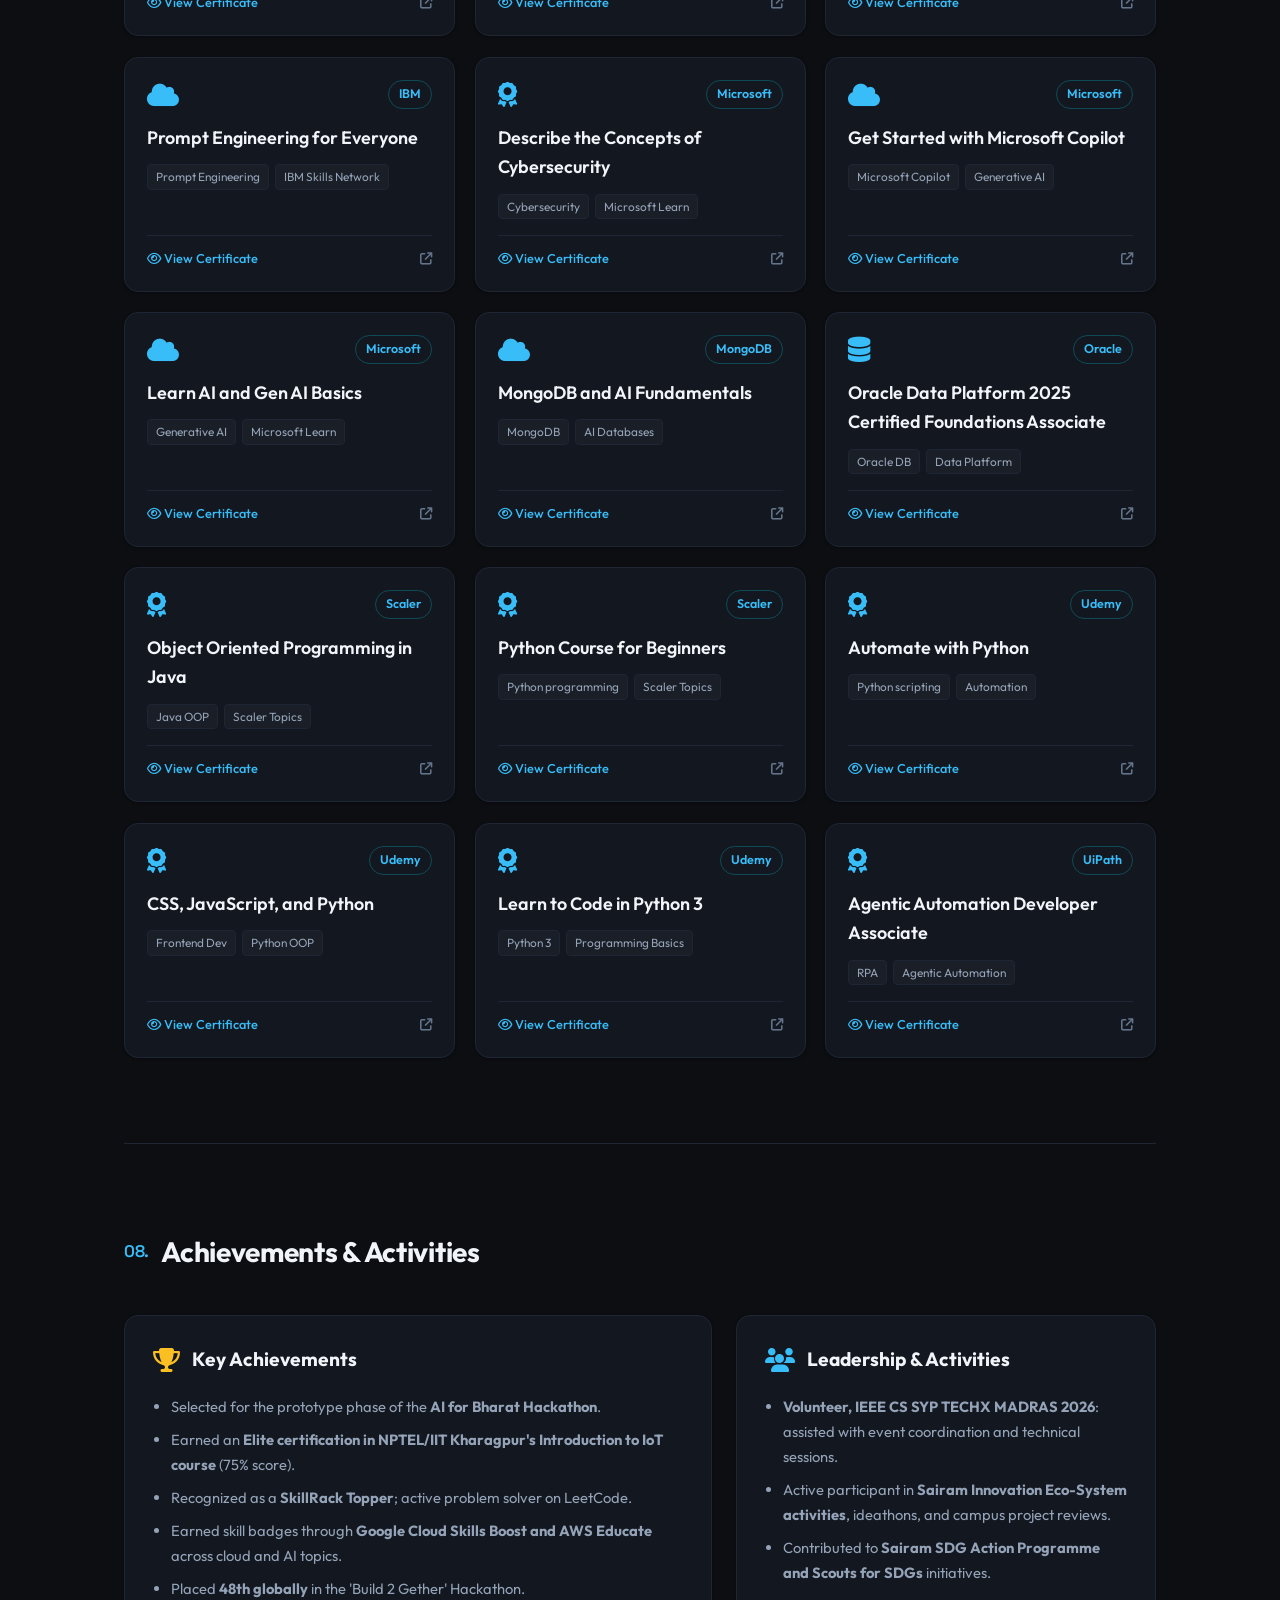
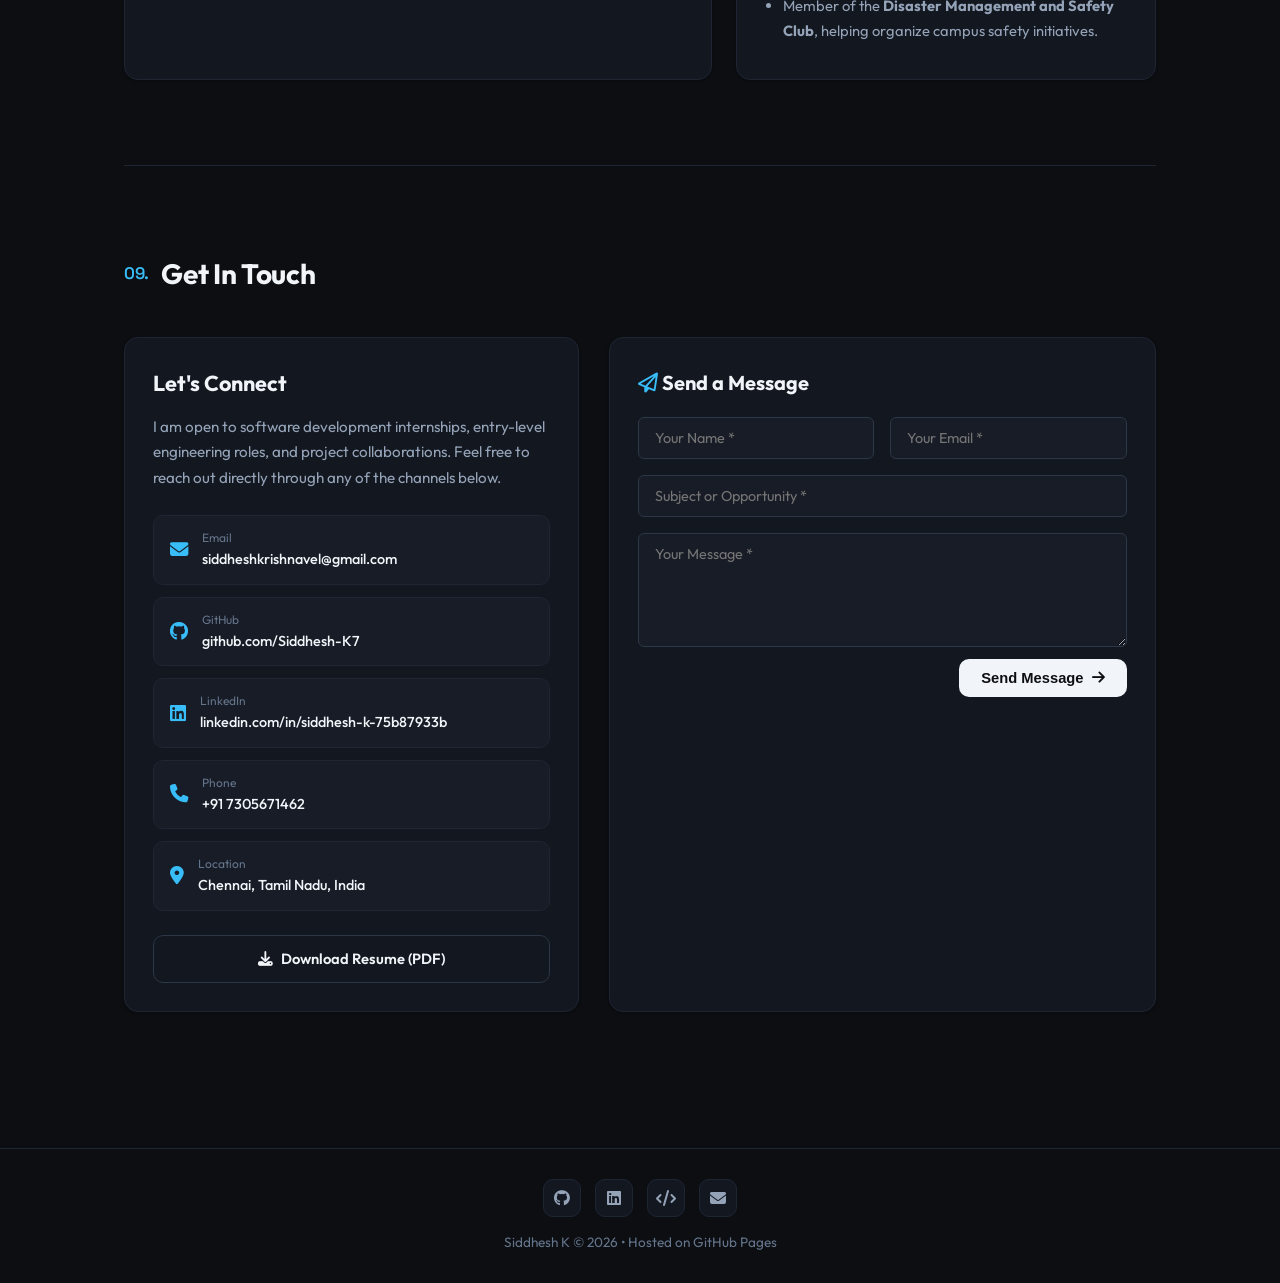
==== commit 0b7ab46b: "fix(resume): replace outdated resume with newly uploaded 2-page PDF, add navbar resume button, and s" ====
--- a/index.html
+++ b/index.html
@@ -119,6 +119,11 @@
                     <li><a href="#certifications">Certifications</a></li>
                     <li><a href="#achievements">Achievements</a></li>
                     <li><a href="#contact">Contact</a></li>
+                    <li>
+                        <a href="assets/Siddhesh_K_Resume.pdf" target="_blank" rel="noopener noreferrer" class="nav-resume-btn" title="View Resume PDF">
+                            <i class="fa-solid fa-file-pdf"></i> Resume
+                        </a>
+                    </li>
                 </ul>
 
                 <!-- Theme Toggle -->
--- a/style.css
+++ b/style.css
@@ -238,6 +238,27 @@
 .nav-links a:hover,
 .nav-links a.active {
     color: var(--text-primary);
+}
+
+.nav-resume-btn {
+    display: inline-flex;
+    align-items: center;
+    gap: 6px;
+    padding: 5px 12px;
+    border-radius: var(--radius-sm);
+    background: var(--accent-subtle);
+    border: 1px solid var(--accent-border);
+    color: var(--accent-primary) !important;
+    font-weight: 600 !important;
+    font-size: 0.84rem !important;
+    transition: all var(--transition-fast);
+}
+
+.nav-resume-btn:hover {
+    background: var(--accent-primary);
+    color: var(--bg-base) !important;
+    transform: translateY(-1px);
+    box-shadow: 0 4px 12px rgba(56, 189, 248, 0.25);
 }
 
 .theme-toggle-btn {
